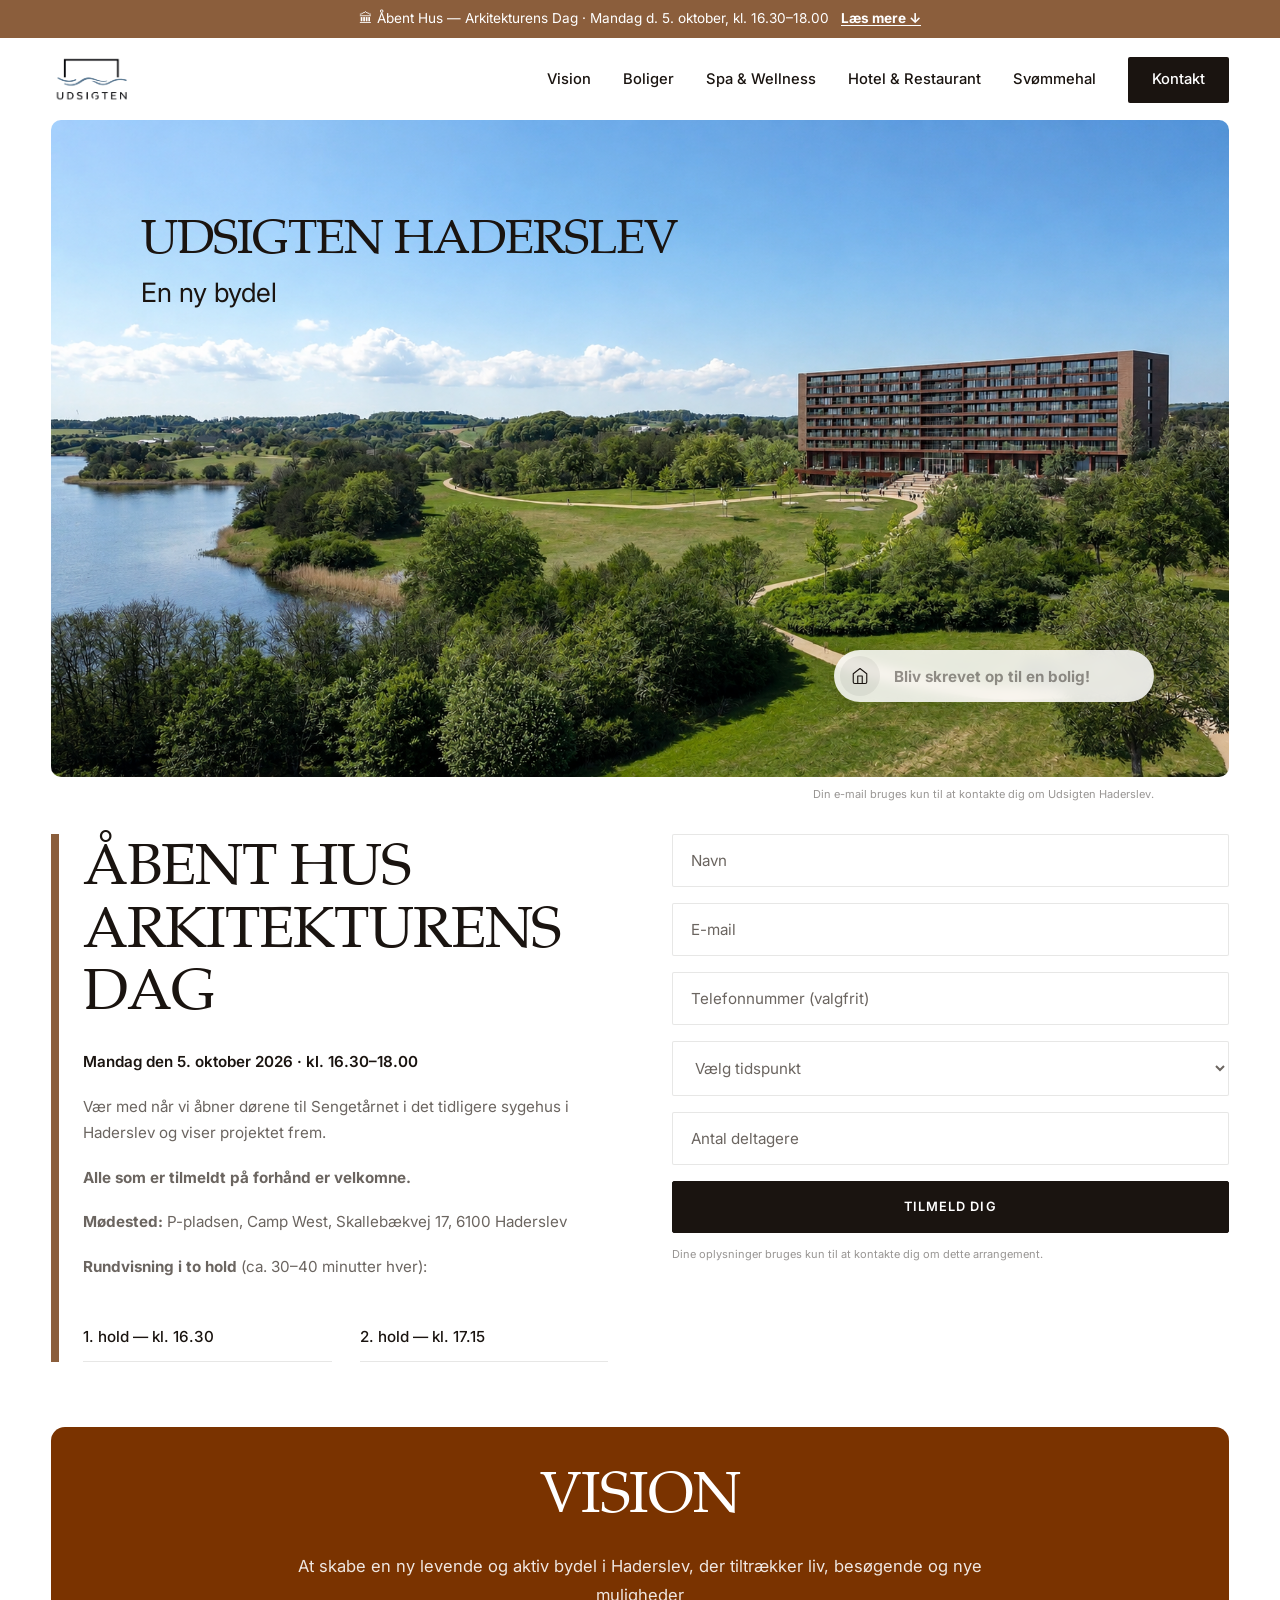
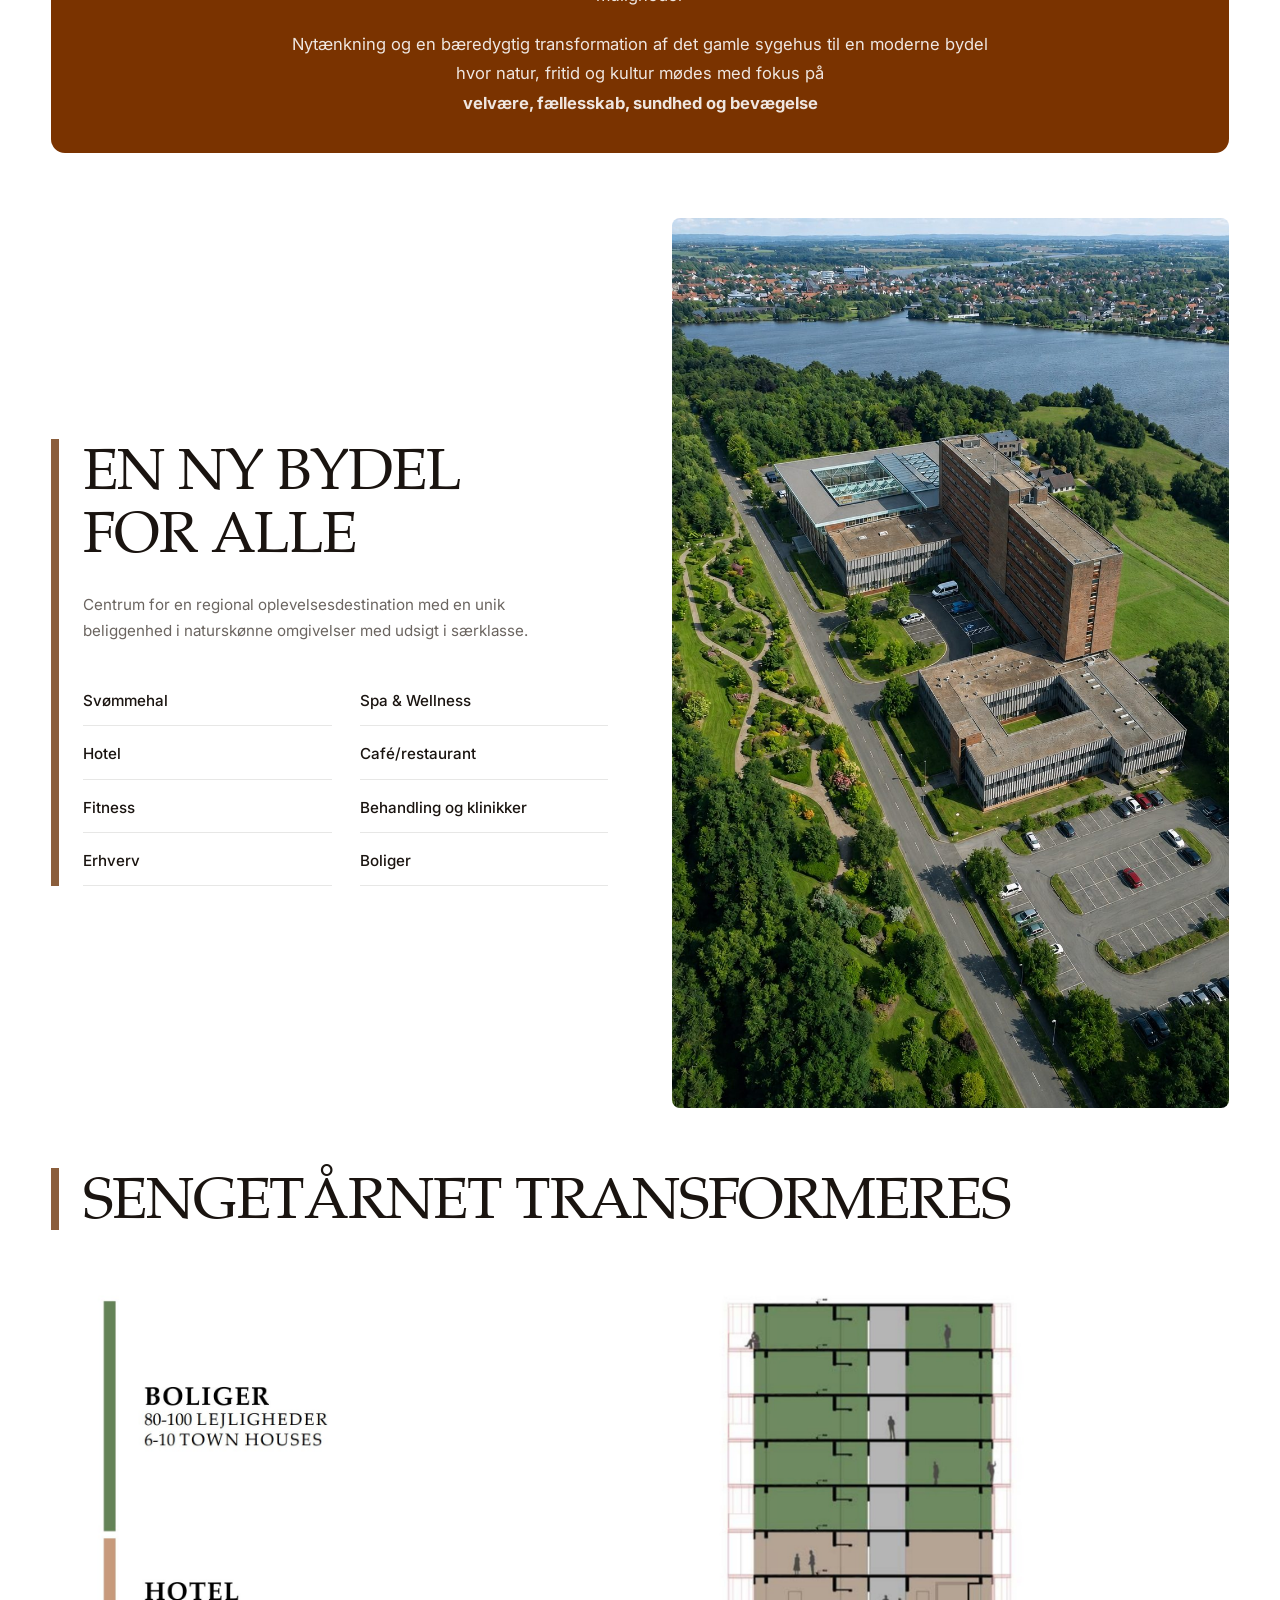
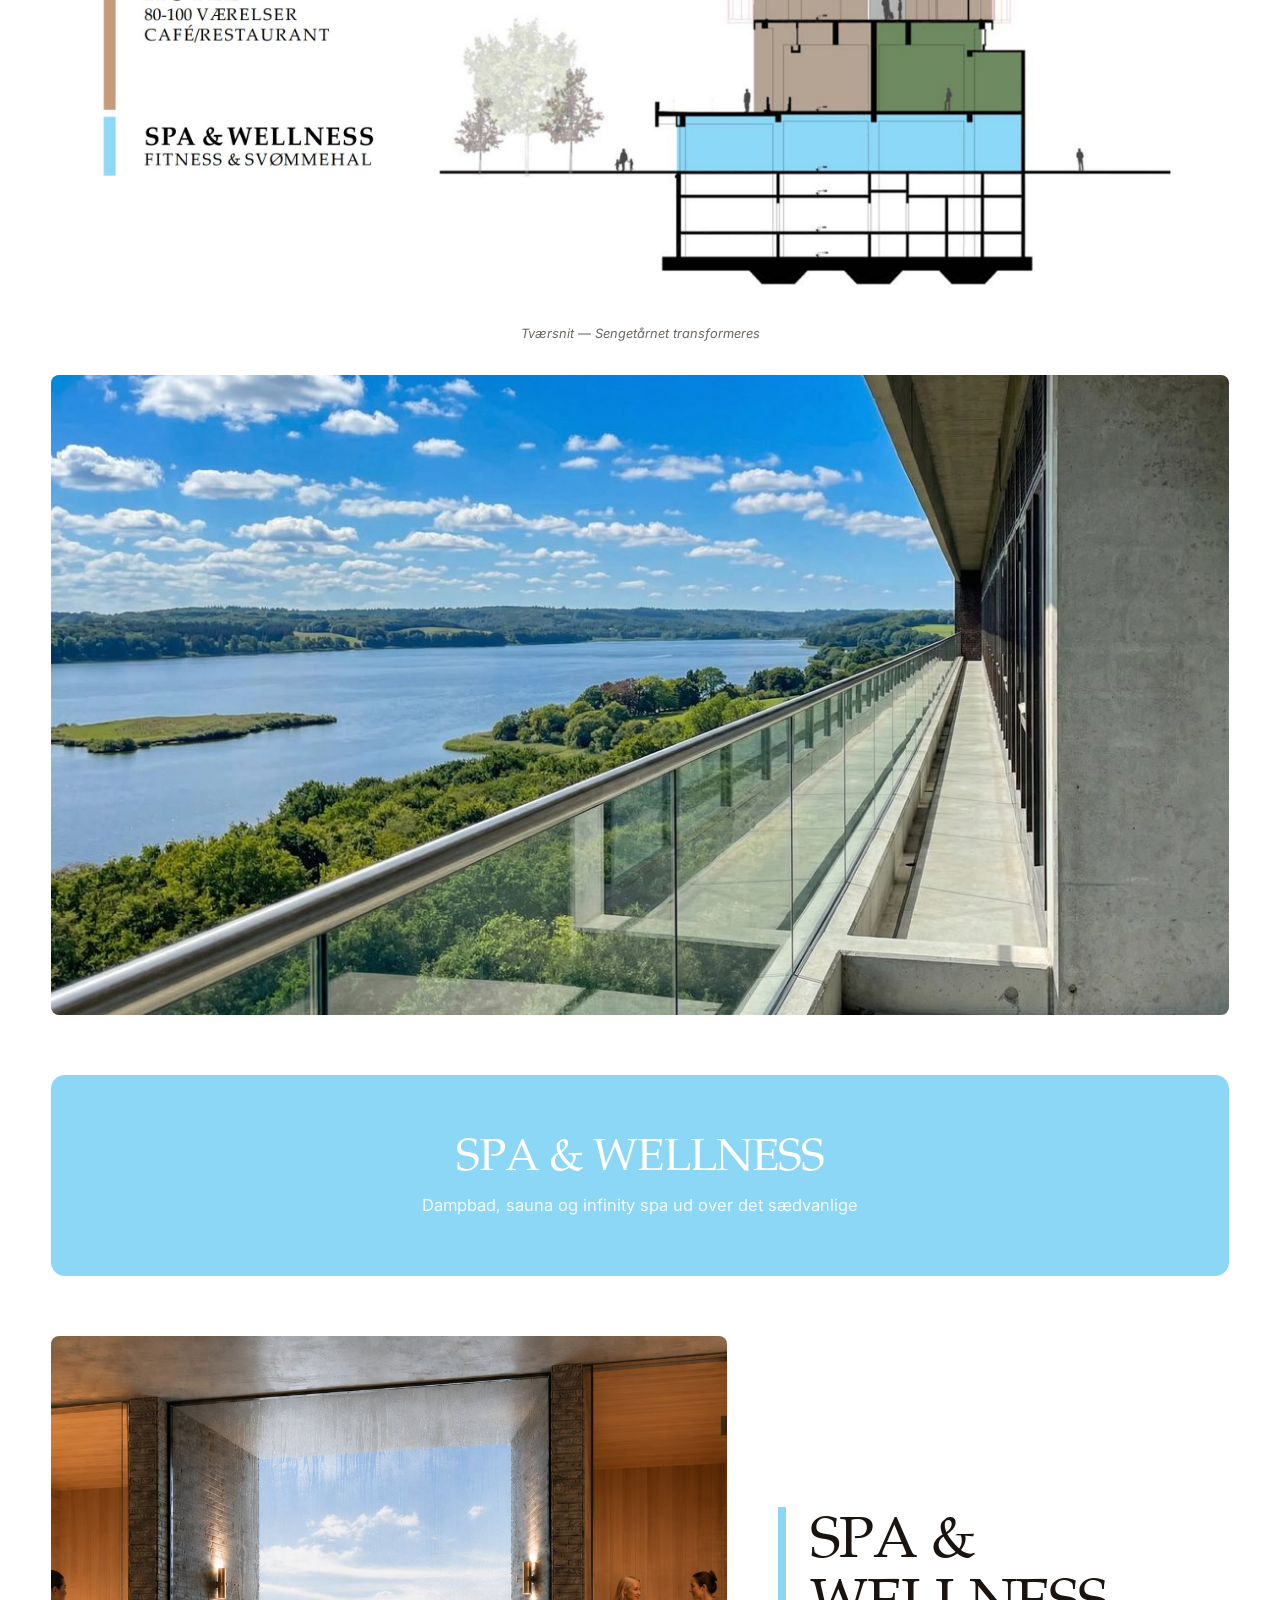
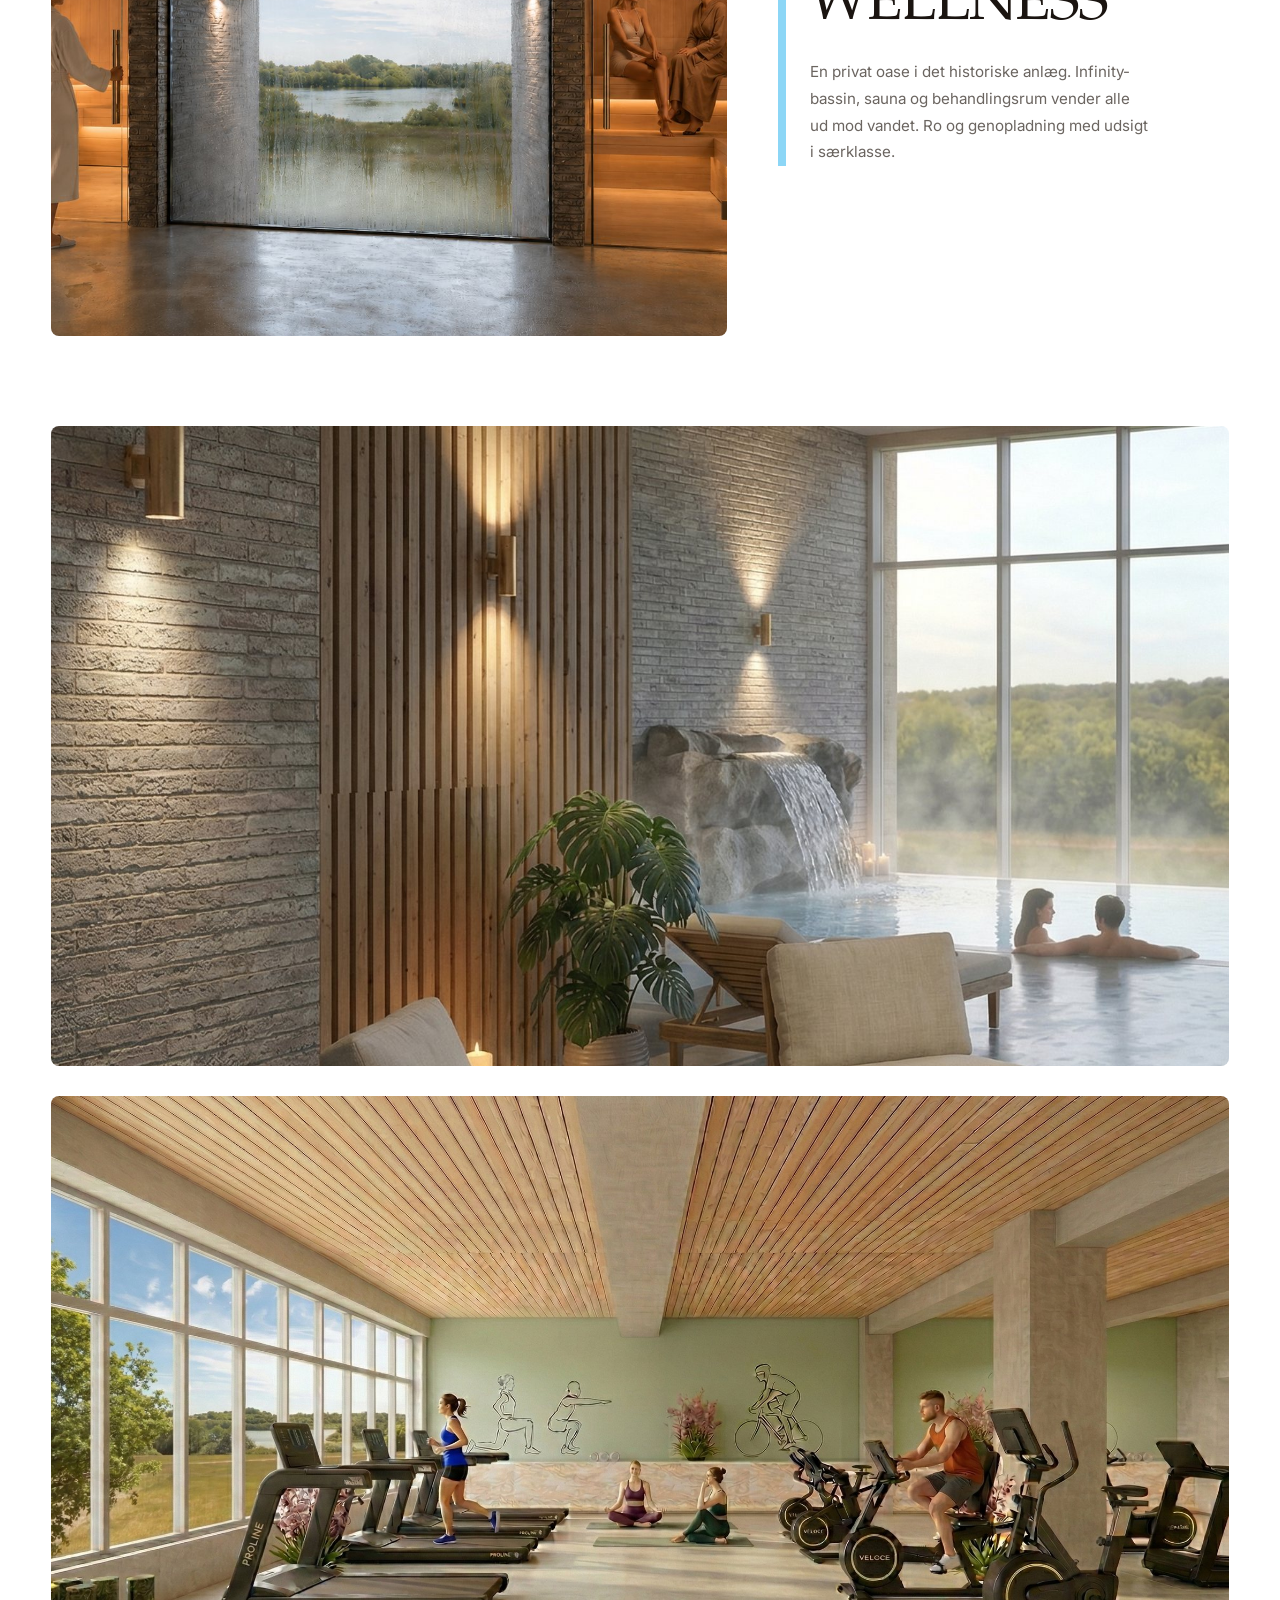
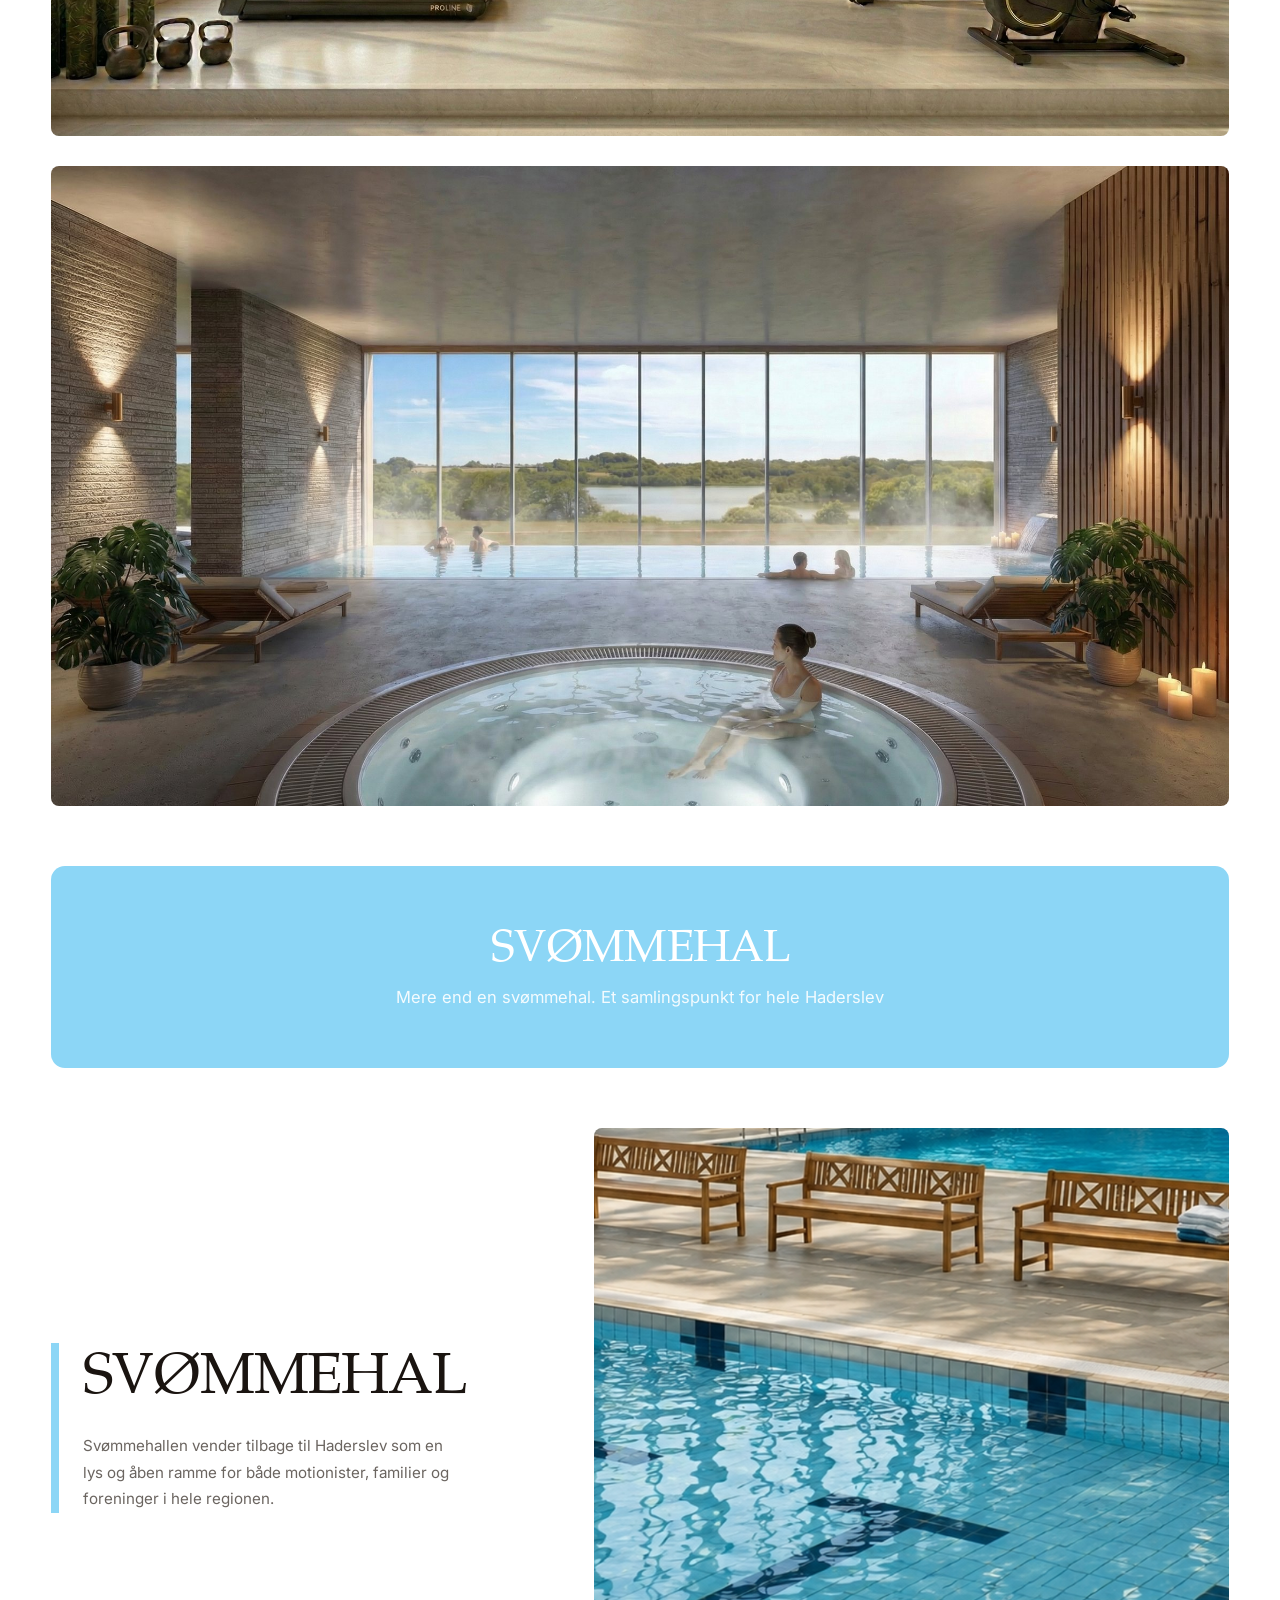
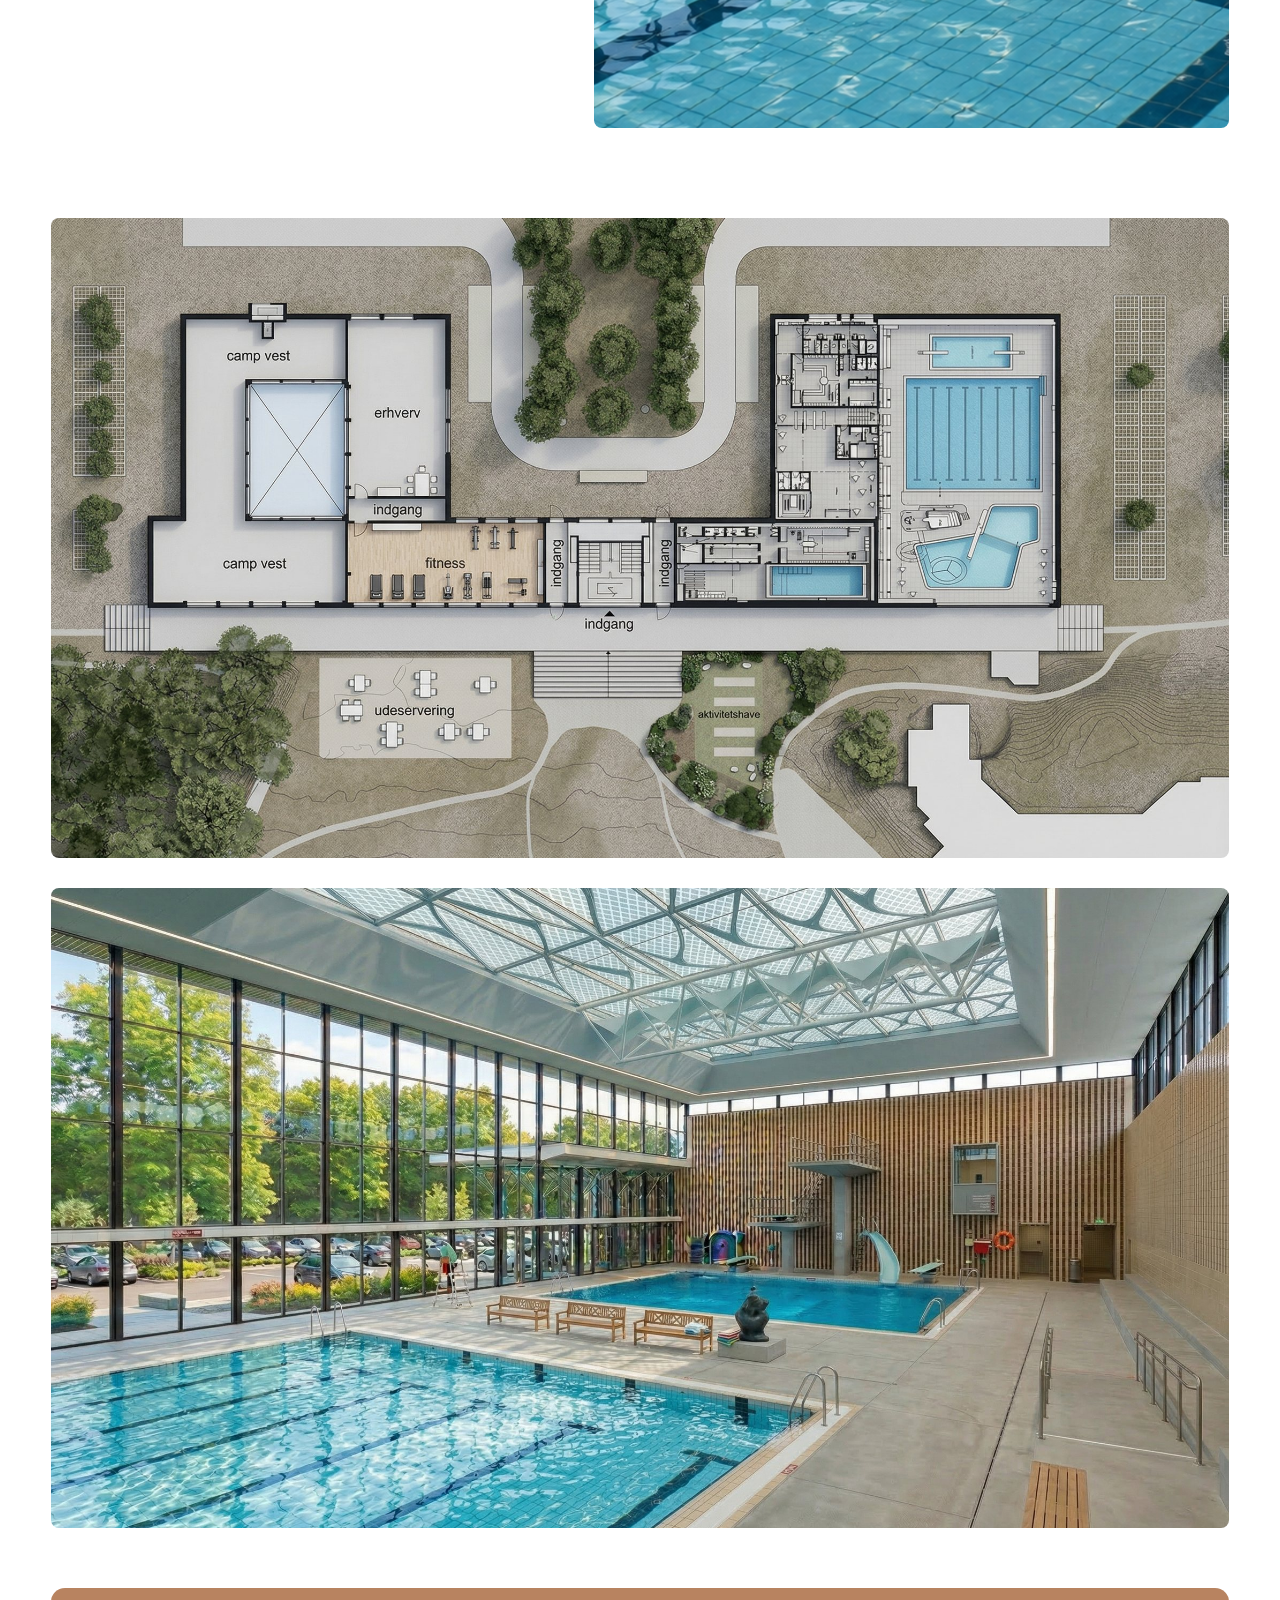
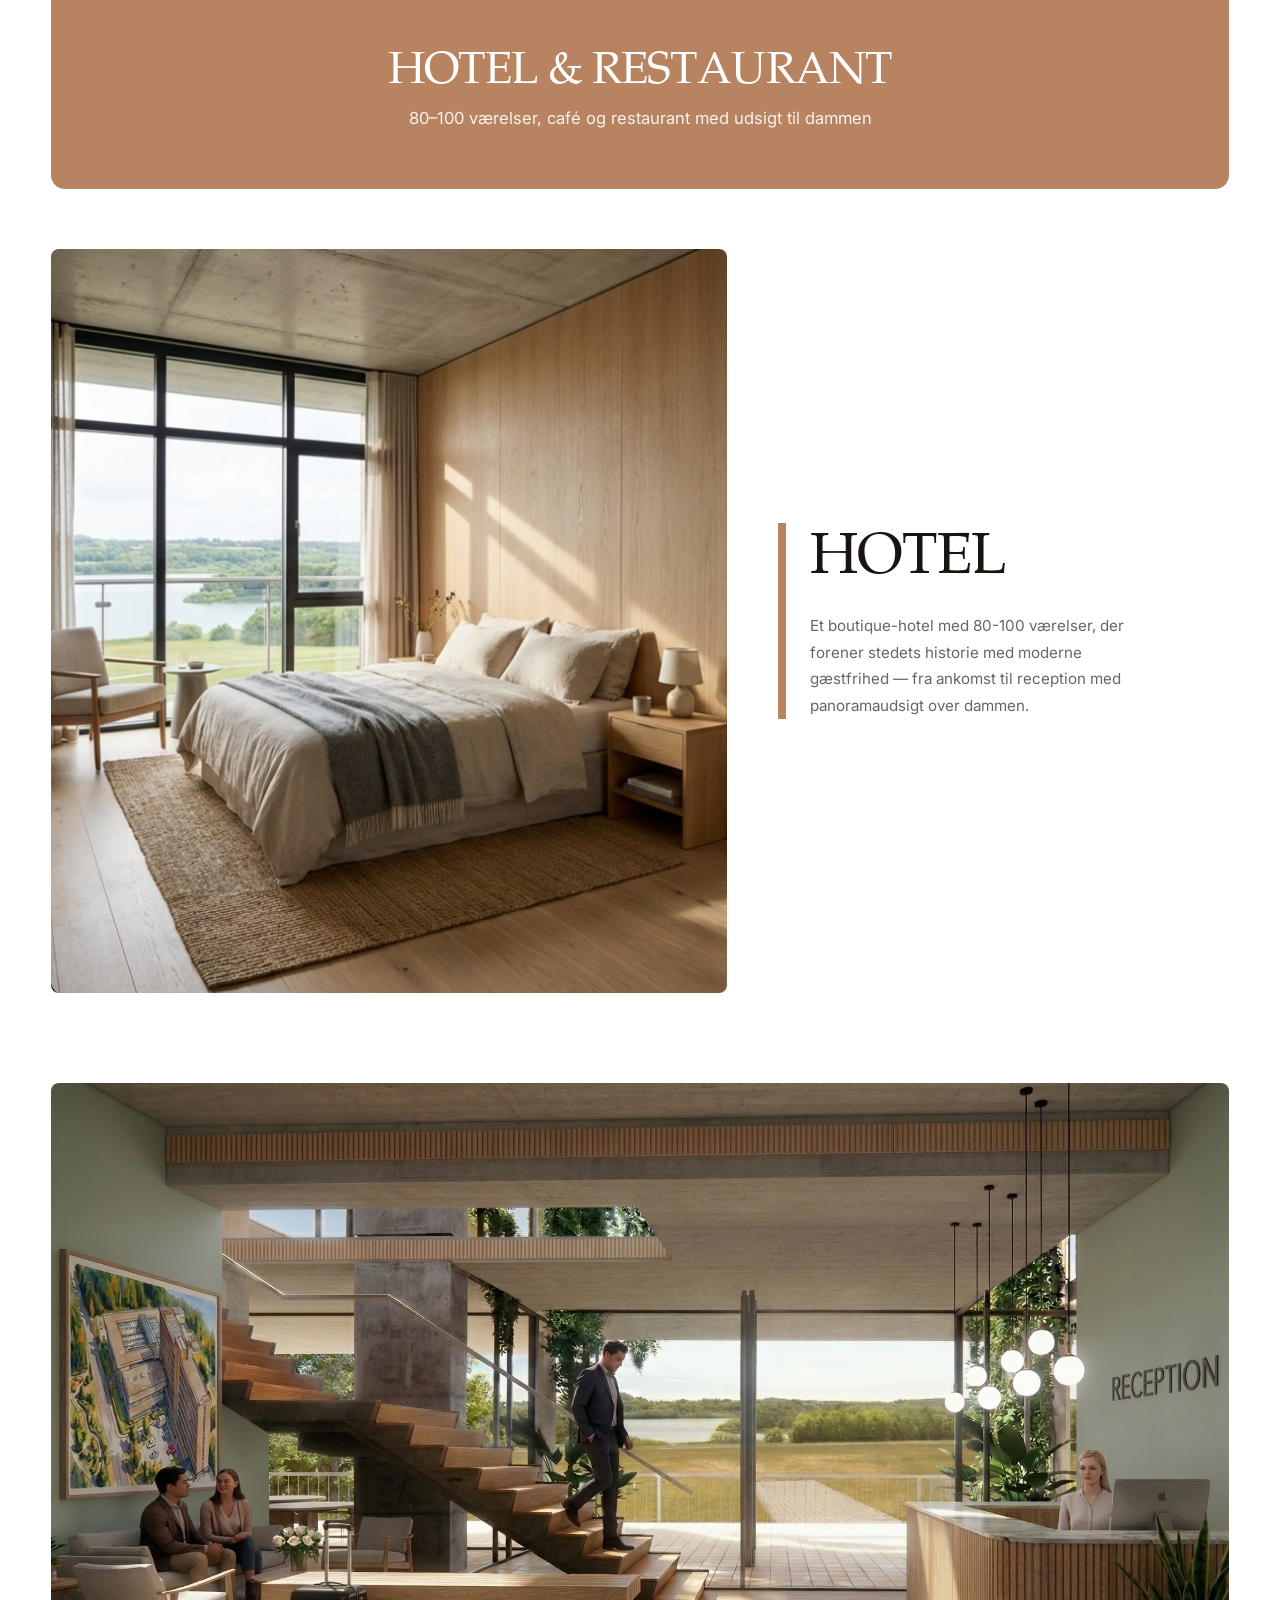
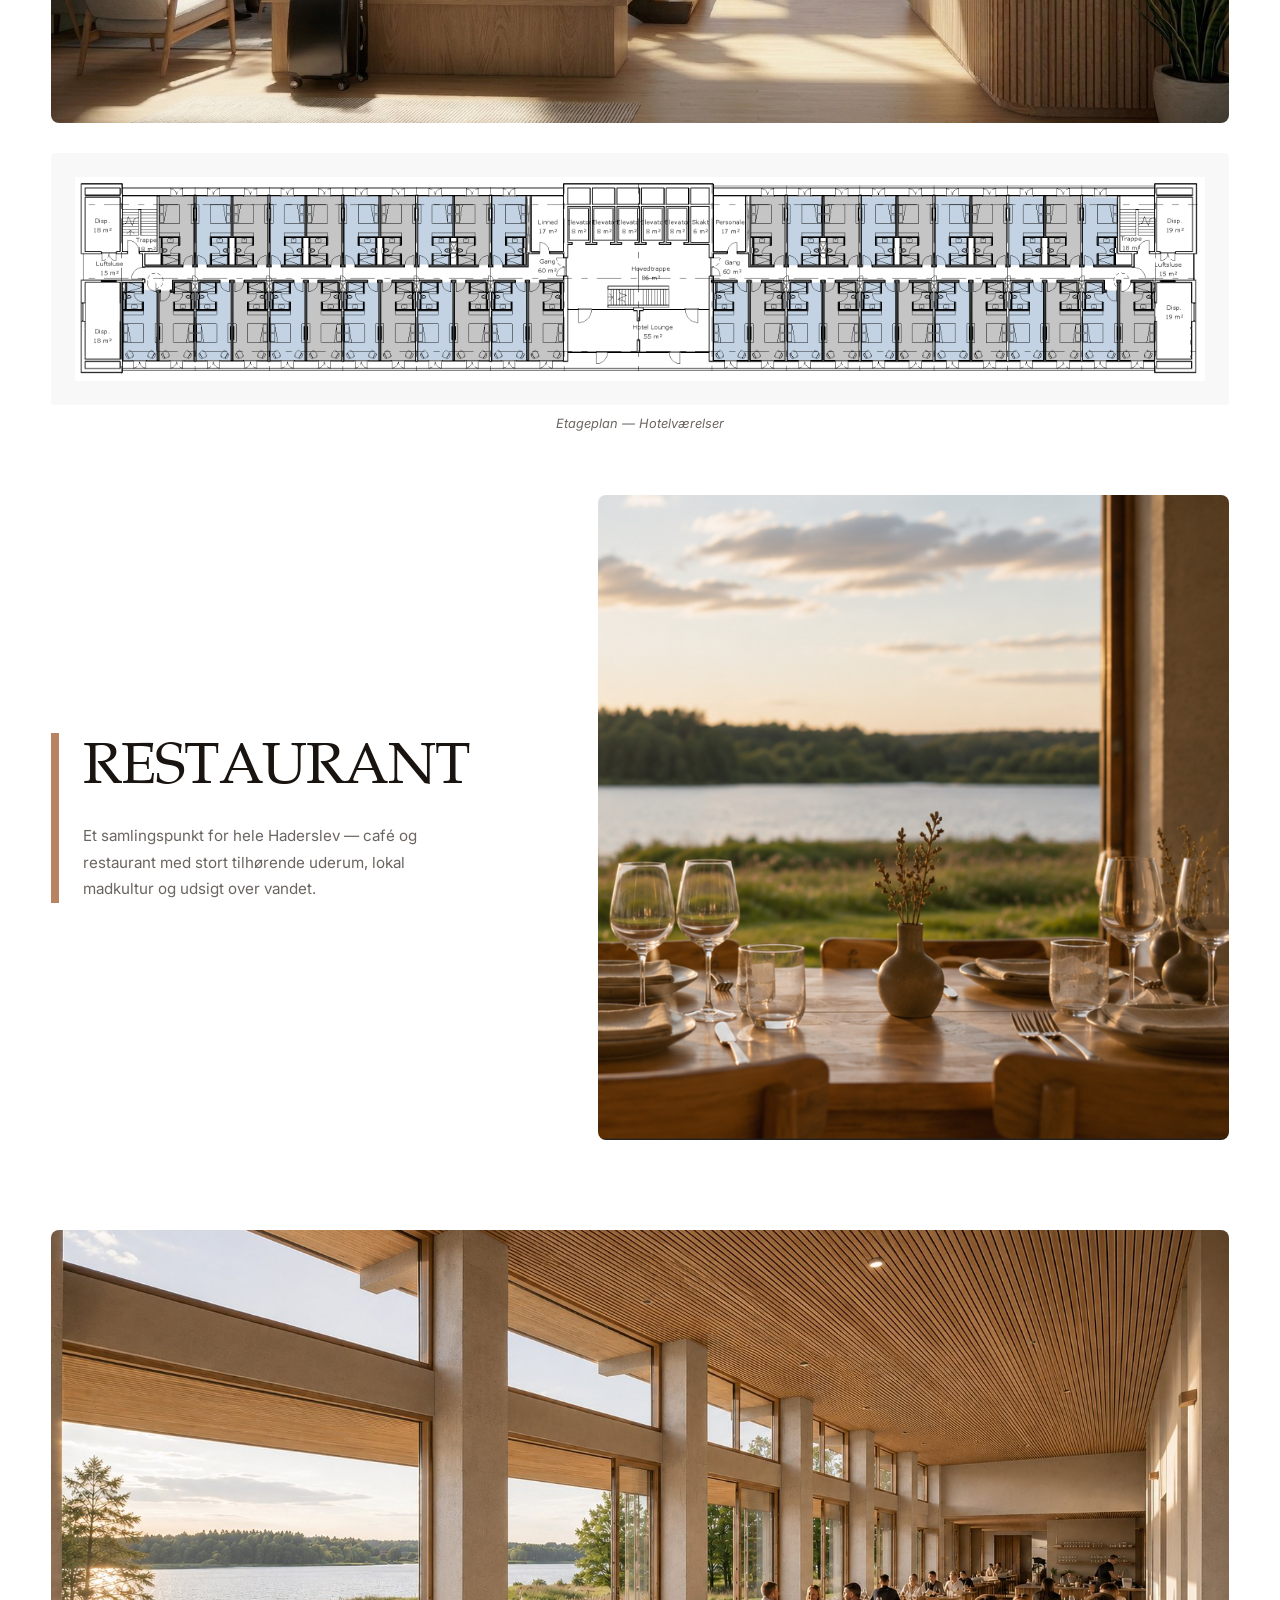
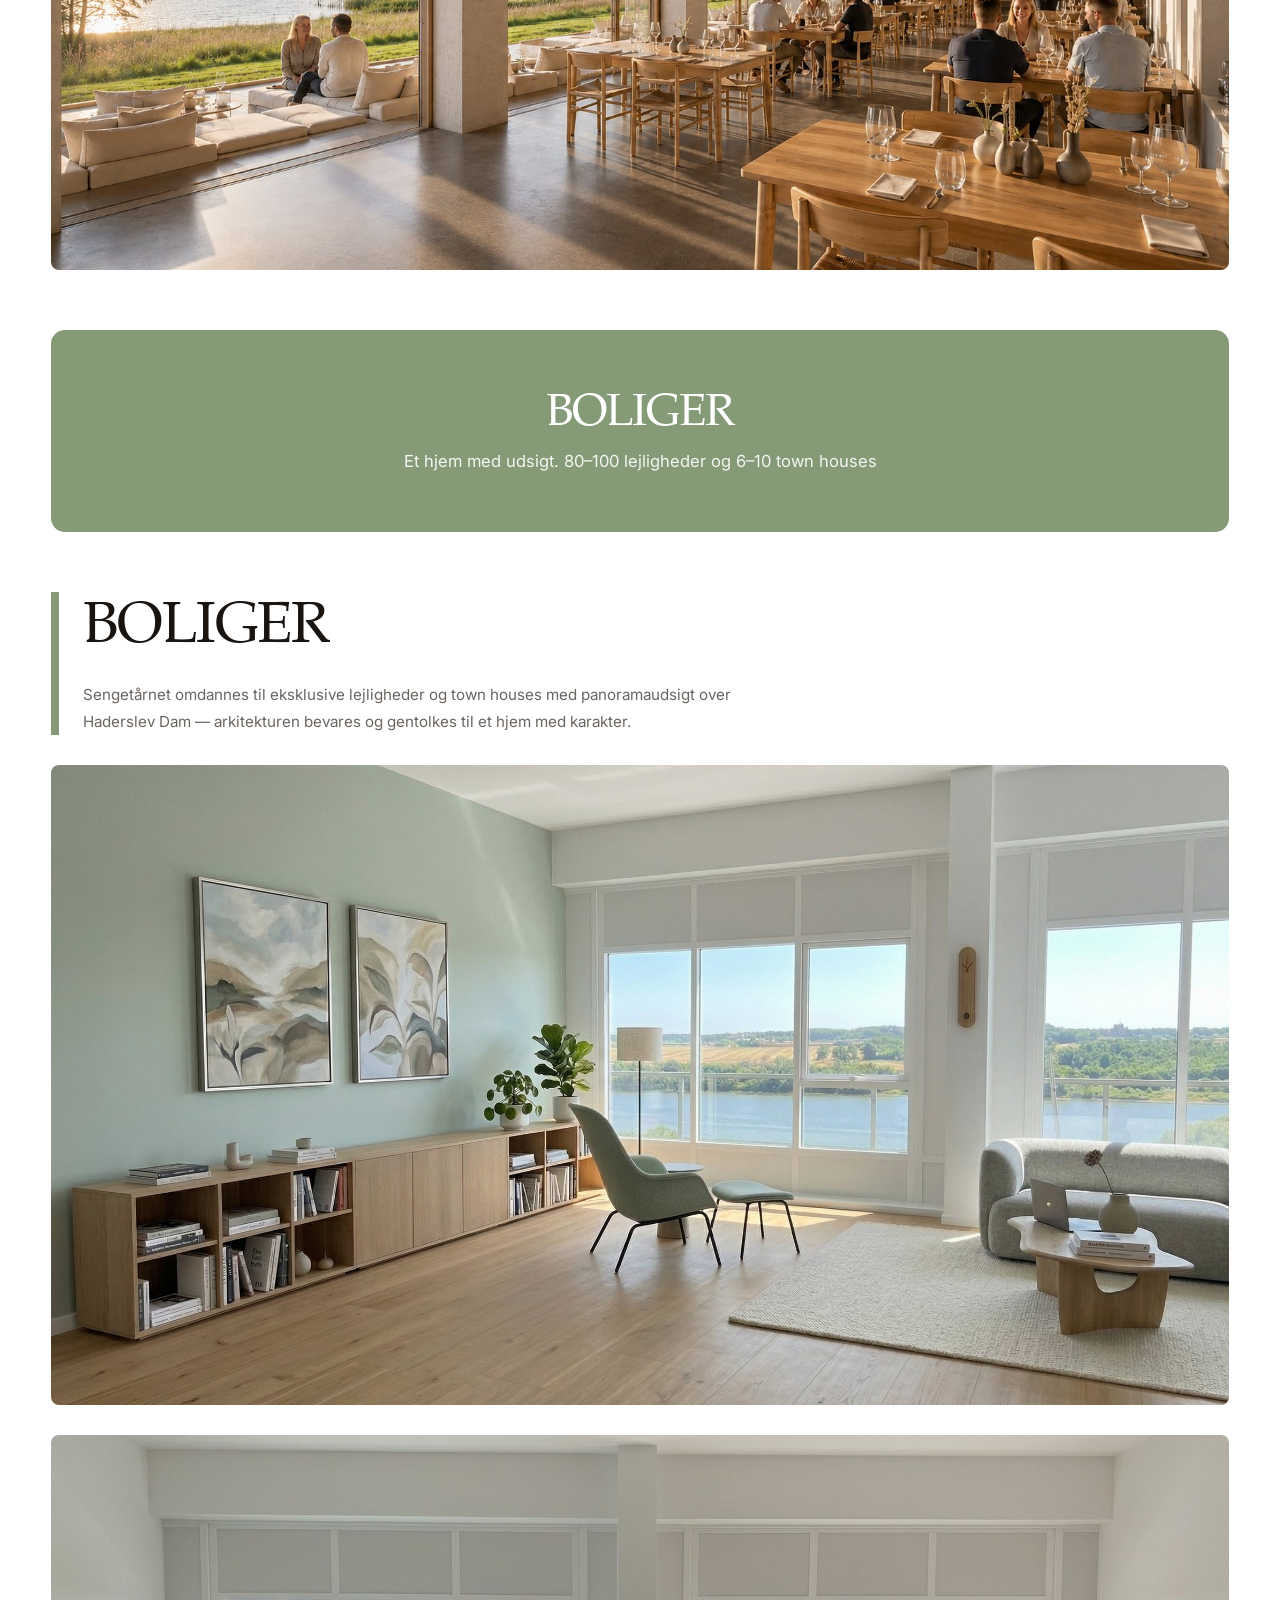
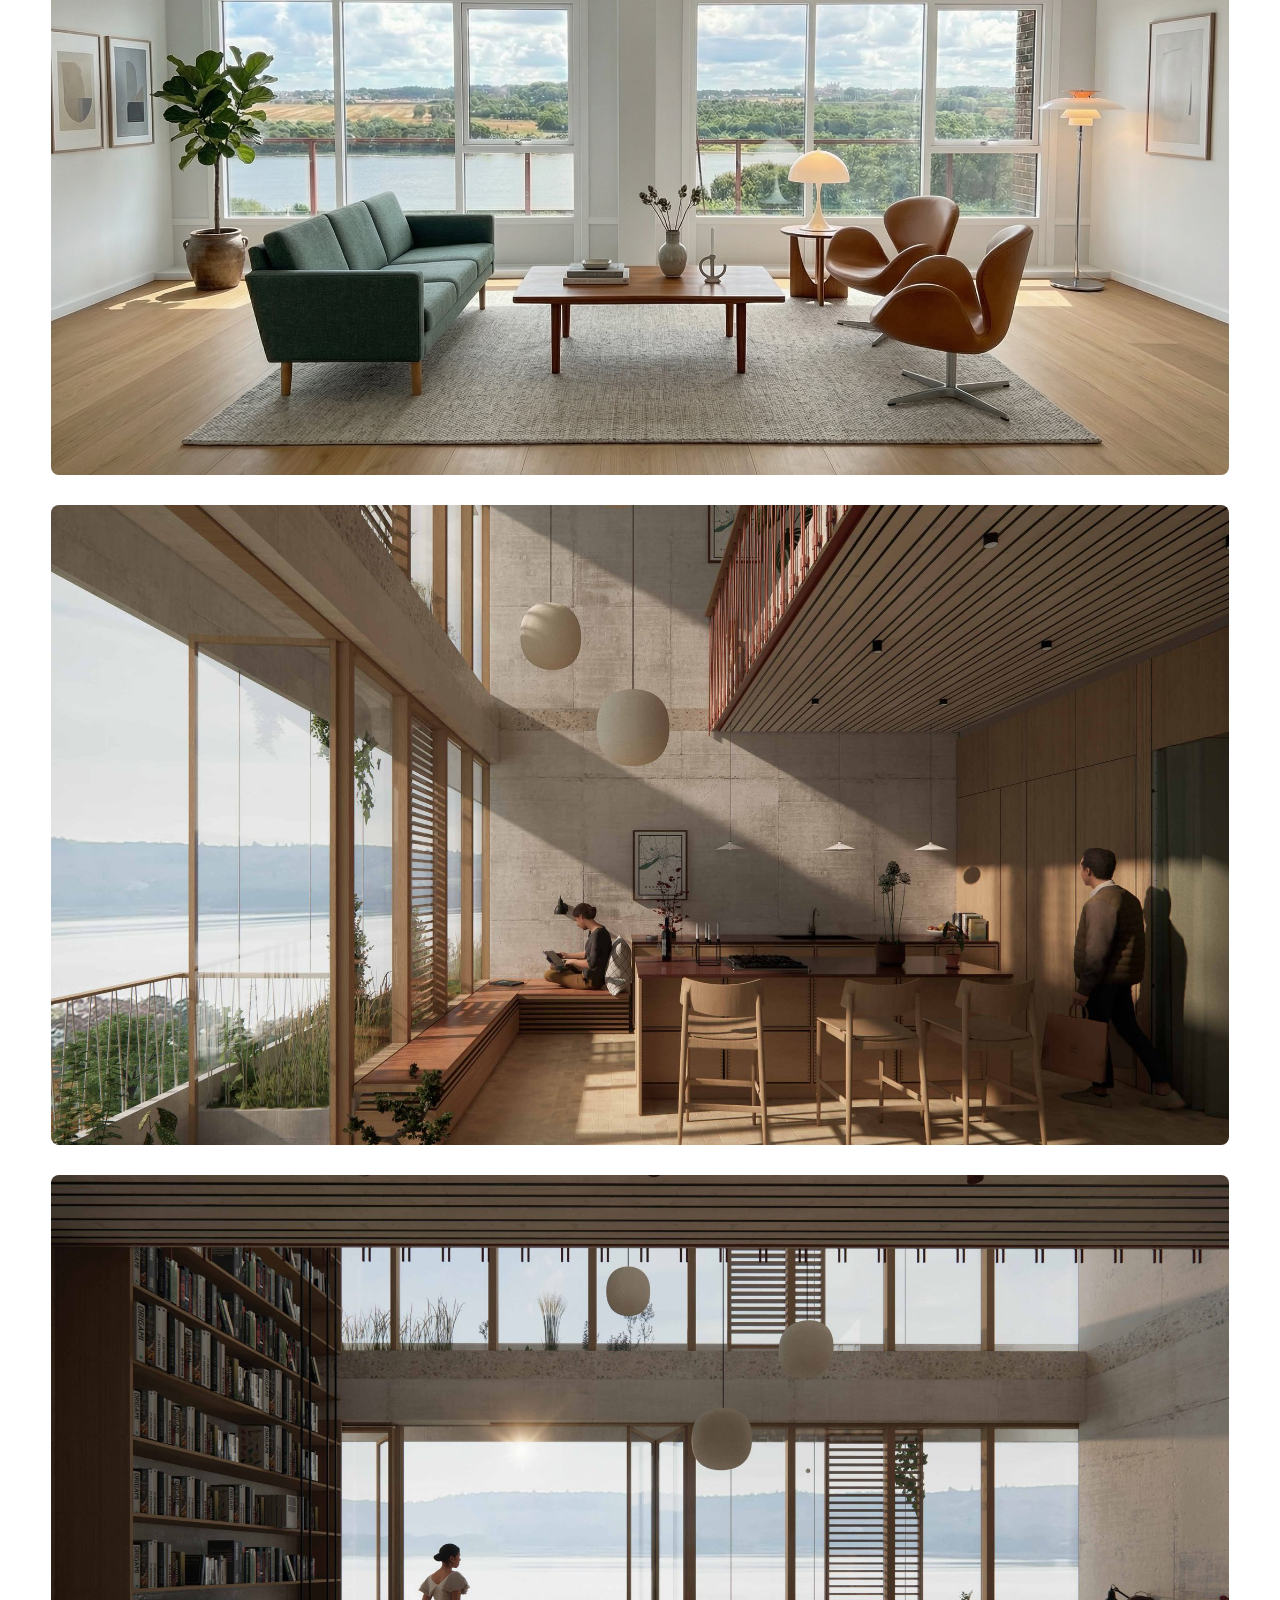
==== index.html @ efbf7d65 "feat: event signup requires prior registration text + optional phone field Co-Authored-By: Claude Op" ====
<!DOCTYPE html>
<html lang="da">
<head>
<meta charset="UTF-8">
<meta name="viewport" content="width=device-width, initial-scale=1.0">
<title>Udsigten — Haderslev</title>
<link rel="preconnect" href="https://fonts.googleapis.com">
<link href="https://fonts.googleapis.com/css2?family=Inter:wght@300;400;500;600;700&display=swap" rel="stylesheet">
<link rel="stylesheet" href="style.css">
</head>
<body>

<!-- EVENT BANNER: Arkitekturens Dag — midlertidig, fjern efter 2026-10-05 (se docs/DECISIONS.md) -->
<a href="#event" class="event-banner" id="eventBanner">
  <span class="event-banner-text">🏛 Åbent Hus — Arkitekturens Dag · Mandag d. 5. oktober, kl. 16.30–18.00</span>
  <span class="event-banner-cta">Læs mere ↓</span>
</a>

<!-- NAV -->
<header class="site-header" id="header">
  <div class="container header-inner">
    <a href="#" class="logo">
      <img src="images/UDSIGTEN_front_lightblue_04.png" alt="Udsigten Haderslev logo" class="logo-img">
    </a>
    <nav class="main-nav" id="mainNav">
      <a href="#vision">Vision</a>
      <a href="#boliger">Boliger</a>
      <a href="#spa">Spa &amp; Wellness</a>
      <a href="#hotel">Hotel &amp; Restaurant</a>
      <a href="#svommehal">Svømmehal</a>
      <a href="#kontakt" class="nav-cta">Kontakt</a>
    </nav>
    <button class="nav-toggle" id="navToggle" aria-label="Menu">
      <span class="nav-toggle-bar"></span>
      <span class="nav-toggle-bar"></span>
      <span class="nav-toggle-bar"></span>
    </button>
  </div>
</header>

<!-- HERO -->
<section class="hero">
  <div class="hero-media">
    <picture>
      <source media="(max-width: 767px)" srcset="images/Side%201_frontpage_cover_mobile.jpg">
      <img src="images/Side 1_frontpage_cover.jpg" alt="Udsigten Haderslev — Sengetårnet under transformation" class="hero-bg">
    </picture>
    <div class="hero-content">
      <h1>UDSIGTEN HADERSLEV</h1>
      <p class="hero-sub">En ny bydel</p>
    </div>
    <div class="hero-signup">
      <div class="hero-signup-icon">
        <svg xmlns="http://www.w3.org/2000/svg" width="18" height="18" viewBox="0 0 24 24" fill="none" stroke="currentColor" stroke-width="1.5" stroke-linecap="round" stroke-linejoin="round" aria-hidden="true">
          <path d="M3 9l9-7 9 7v11a2 2 0 0 1-2 2H5a2 2 0 0 1-2-2z"/>
          <polyline points="9 22 9 12 15 12 15 22"/>
        </svg>
      </div>
      <input type="email" id="heroSignupInput" class="hero-signup-input" placeholder="Bliv skrevet op til en bolig!" data-default-placeholder="Bliv skrevet op til en bolig!" data-focus-placeholder="Indtast din e-mail" data-success-placeholder="Tak, vi skriver dig op!" data-error-placeholder="Der skete en fejl, prøv igen">
      <button type="button" class="hero-signup-send" id="heroSignupSend" aria-label="Tilmeld">
        <svg xmlns="http://www.w3.org/2000/svg" width="18" height="18" viewBox="0 0 24 24" fill="none" stroke="currentColor" stroke-width="1.5" stroke-linecap="round" stroke-linejoin="round" aria-hidden="true">
          <line x1="22" y1="2" x2="11" y2="13"/>
          <polygon points="22 2 15 22 11 13 2 9 22 2"/>
        </svg>
      </button>
    </div>
  </div>
  <p class="hero-signup-disclaimer">Din e-mail bruges kun til at kontakte dig om Udsigten Haderslev.</p>
</section>

<!-- EVENT: ÅBENT HUS — ARKITEKTURENS DAG — midlertidig, fjern efter 2026-10-05 (se docs/DECISIONS.md) -->
<section class="section event-section" id="event">
  <div class="container event-grid">
    <div class="event-info reveal">
      <div class="section-block">
        <h2>ÅBENT HUS<br>ARKITEKTURENS DAG</h2>
        <p class="event-date">Mandag den 5. oktober 2026 · kl. 16.30–18.00</p>
        <p>Vær med når vi åbner dørene til Sengetårnet i det tidligere sygehus i Haderslev og viser projektet frem.</p>
        <p><b>Alle som er tilmeldt på forhånd er velkomne.</b></p>
        <p><b>Mødested:</b> P-pladsen, Camp West, Skallebækvej 17, 6100 Haderslev</p>
        <p><b>Rundvisning i to hold</b> (ca. 30–40 minutter hver):</p>
        <ul class="feature-list">
          <li>1. hold — kl. 16.30</li>
          <li>2. hold — kl. 17.15</li>
        </ul>
      </div>
    </div>
    <form class="kontakt-form event-signup reveal" id="eventSignupForm" onsubmit="eventSignupSubmit(event)">
      <input type="text" id="eventName" placeholder="Navn" required>
      <input type="email" id="eventEmail" placeholder="E-mail" required>
      <input type="tel" id="eventPhone" placeholder="Telefonnummer (valgfrit)">
      <select id="eventTimeslot" required>
        <option value="" disabled selected>Vælg tidspunkt</option>
        <option value="16:30">1. hold — kl. 16.30</option>
        <option value="17:15">2. hold — kl. 17.15</option>
      </select>
      <input type="number" id="eventGuests" placeholder="Antal deltagere" min="1" max="10" required>
      <button type="submit" class="btn" id="eventSignupBtn">Tilmeld dig</button>
      <p class="event-signup-disclaimer">Dine oplysninger bruges kun til at kontakte dig om dette arrangement.</p>
    </form>
  </div>
</section>

<!-- VISION PITCH BOX -->
<section class="vision-pitch" id="vision">
  <div class="vision-pitch-box">
    
    <div class="vision-pitch-inner">
      <h2 class="reveal">VISION</h2>
      <p class="reveal">At skabe en ny levende og aktiv bydel i Haderslev, der tiltrækker liv, besøgende og nye muligheder</p>
      <p class="reveal">Nytænkning og en bæredygtig transformation af det gamle sygehus til en moderne bydel hvor natur, fritid og kultur mødes med fokus på<br><b> velvære, fællesskab, sundhed og bevægelse</b></p>
    </div>
  </div>
</section>

<!-- VISION -->
<section class="section" id="bydel">
  <div class="container vision-grid">
    <div class="vision-text reveal">
      <div class="section-block">
        <h2>EN NY BYDEL<br>FOR ALLE</h2>
        <p>Centrum for en regional oplevelses&shy;destination med en unik beliggenhed i naturskønne omgivelser med udsigt i særklasse.</p>
        <ul class="feature-list">
          <li>Svømmehal</li>
          <li>Spa &amp; Wellness</li>
          <li>Hotel</li>
          <li>Café/restaurant</li>
          <li>Fitness</li>
          <li>Behandling og klinikker</li>
          <li>Erhverv</li>
          <li>Boliger</li>
        </ul>
      </div>
    </div>
    <div class="vision-image reveal">
      <img src="images/en-ny-bydel-for-alle.jpg" alt="En ny bydel for alle" loading="lazy">
    </div>
  </div>
</section>

<!-- SENGETÅRNET -->
<section class="section" id="sengetaarnet">
  <div class="container">
    <div class="section-block">
      <h2 class="reveal">SENGETÅRNET TRANSFORMERES</h2>
    </div>
    <!-- Desktop: tværsnit med tekst og farvestreger indlejret i billedet -->
    <div class="tvaersnit-desktop-img reveal">
      <img src="images/Tvaersnit_med_tekst.png" alt="Sengetårnet transformeres — Boliger, Hotel, Spa &amp; Wellness" loading="lazy">
      <p class="plantegning-caption">Tværsnit — Sengetårnet transformeres</p>
    </div>
    <!-- Mobil: originalt billede øverst, kategoritekstblokke nedenunder -->
    <div class="tvaersnit-layout reveal">
      <div class="tvaersnit-image-col">
        <img src="images/Tv%C3%A6rsnit_colors.jpg" alt="Sengetårnet transformeres" loading="lazy">
        <p class="plantegning-caption">Tværsnit — Sengetårnet transformeres</p>
      </div>
      <div class="tvaersnit-text">
        <div class="tvaersnit-block tvaersnit-boliger">
          <div class="category-line">
            <h3>Boliger</h3>
            <p>80-100 lejligheder<br>6-10 Town Houses</p>
          </div>
        </div>
        <div class="tvaersnit-block tvaersnit-hotel">
          <div class="category-line">
            <h3>Hotel</h3>
            <p>80-100 værelser<br>Café/restaurant</p>
          </div>
        </div>
        <div class="tvaersnit-block tvaersnit-spa">
          <div class="category-line">
            <h3>Spa &amp; Wellness</h3>
            <p>Fitness &amp; Svømmehal</p>
          </div>
        </div>
      </div>
    </div>
  </div>
  <div class="fullwidth-image reveal">
    <img src="images/View_West.jpg" alt="Udsigt over Haderslev Dam fra altan i Sengetårnet" loading="lazy">
  </div>
</section>

<!-- SEKTIONSBOKS: SPA & WELLNESS -->
<div class="section-divider divider-spa">
  <div class="section-divider-inner reveal">
    <h2>SPA &amp; WELLNESS</h2>
    <p>Dampbad, sauna og infinity spa ud over det sædvanlige</p>
  </div>
</div>

<!-- FUNKTIONER -->
<section class="split" id="spa">
  <div class="split-image reveal">
    <img src="images/staerk-oplevelses-og-welnessprofil_2.jpg" alt="Spa &amp; Wellness — stærk oplevelsesprofil" loading="lazy">
  </div>
  <div class="split-text reveal">
    <div class="section-block">
      <h2>SPA &amp;<br>WELLNESS</h2>
      <p>En privat oase i det historiske anlæg. Infinity-bassin, sauna og behandlingsrum vender alle ud mod vandet. Ro og genopladning med udsigt i særklasse.</p>
    </div>
  </div>
</section>
<section class="section">
  <div class="fullwidth-image reveal">
    <img src="images/staerk-oplevelses-og-welnessprofil_4.jpg" alt="Spa &amp; Wellness — stærk oplevelsesprofil" loading="lazy">
  </div>
  <div class="fullwidth-image reveal">
    <img src="images/staerk-oplevelses-og-welnessprofil_5.jpg" alt="Spa &amp; Wellness — stærk oplevelsesprofil" loading="lazy">
  </div>
    <div class="fullwidth-image reveal">
    <img src="images/fra-standard-svommehal-til-destination_4.jpg" alt="Fra standard svømmehal til destination" loading="lazy">
  </div>
</section>

<!-- SEKTIONSBOKS: SVØMMEHAL -->
<div class="section-divider divider-spa">
  <div class="section-divider-inner reveal">
    <h2>SVØMMEHAL</h2>
    <p>Mere end en svømmehal. Et samlingspunkt for hele Haderslev</p>
  </div>
</div>

<section class="split split-reverse" id="svommehal">
  <div class="split-image reveal">
    <img src="images/sommehalSquare.png" alt="Svømmehal med udsigt gennem panoramavinduer" loading="lazy">
  </div>
  <div class="split-text reveal">
    <div class="section-block">
      <h2>SVØMMEHAL</h2>
      <p>Svømmehallen vender tilbage til Haderslev som en lys og åben ramme for både motionister, familier og foreninger i hele regionen.</p>
    </div>
  </div>
</section>
<section class="section">
  <div class="fullwidth-image reveal">
    <img src="images/svommehal-spa-wellness-fitness.jpg" alt="Svømmehal, Spa &amp; Wellness, Fitness" loading="lazy">
  </div>
  <div class="fullwidth-image reveal">
    <img src="images/fra-standard-svommehal-til-destination_1.jpg" alt="Fra standard svømmehal til destination" loading="lazy">
  </div>

</section>

<!-- SEKTIONSBOKS: HOTEL & RESTAURANT -->
<div class="section-divider divider-hotel">
  <div class="section-divider-inner reveal">
    <h2>HOTEL &amp; RESTAURANT</h2>
    <p>80–100 værelser, café og restaurant med udsigt til dammen</p>
  </div>
</div>

<section class="split" id="hotel">
  <div class="split-image reveal">
    <img src="images/hotel_01.jpg" alt="Hotellets reception med udsigt over Haderslev Dam" loading="lazy">
  </div>
  <div class="split-text reveal">
    <div class="section-block">
      <h2>HOTEL</h2>
      <p>Et boutique-hotel med 80-100 værelser, der forener stedets historie med moderne gæstfrihed — fra ankomst til reception med panoramaudsigt over dammen.</p>
    </div>
  </div>
</section>
<section class="section">
  <div class="fullwidth-image reveal">
    <img src="images/hotel02.jpg" alt="Hotel" loading="lazy">
  </div>
  <div class="plantegning-block reveal">
    <img class="plantegning" src="images/Hotel%20etage_Floorplan.png" alt="Etageplan for hotelværelser" loading="lazy">
    <p class="plantegning-caption">Etageplan — Hotelværelser</p>
  </div>
</section>

<section class="split split-reverse" id="restaurant">
  <div class="split-image reveal">
    <img src="images/restaurent_closeup.png" alt="Restaurant med udsigt over Haderslev Dam" loading="lazy">
  </div>
  <div class="split-text reveal">
    <div class="section-block">
      <h2>RESTAURANT</h2>
      <p>Et samlingspunkt for hele Haderslev — café og restaurant med stort tilhørende uderum, lokal madkultur og udsigt over vandet.</p>
    </div>
  </div>
</section>
<section class="section">
  <div class="fullwidth-image reveal">
    <img src="images/hotel-cafe-restaurant.jpg" alt="Hotel" loading="lazy">
  </div>
 </section>

<!-- SEKTIONSBOKS: BOLIGER -->
<div class="section-divider divider-boliger">
  <div class="section-divider-inner reveal">
    <h2>BOLIGER</h2>
    <p>Et hjem med udsigt. 80–100 lejligheder og 6–10 town houses</p>
  </div>
</div>

<!-- BOLIGER -->
<section class="section" id="boliger">
  <div class="container">
    <div class="section-block reveal">
      <h2>BOLIGER</h2>
      <p class="section-lead">Sengetårnet omdannes til eksklusive lejligheder og town houses med panoramaudsigt over Haderslev Dam — arkitekturen bevares og gentolkes til et hjem med karakter.</p>
    </div>
</div>
<div class="fullwidth-image reveal">
  <img src="images/lejligheder_03.jpg" alt="Lejlighed med udsigt over Haderslev Dam" loading="lazy">
</div>
<div class="fullwidth-image reveal">
  <img src="images/lejligheder_02.jpg" alt="Town Houses" loading="lazy">
</div>
<div class="fullwidth-image reveal">
  <img src="images/town-houses_03.jpg" alt="Town Houses" loading="lazy">
</div>
<div class="fullwidth-image reveal">
  <img src="images/town-houses_02.jpg" alt="Lejlighed med udsigt over Haderslev Dam" loading="lazy">
</div>

<div class="fullwidth-image reveal">
  <img src="images/town-houses_01.jpg" alt="Town Houses" loading="lazy">
</div>
<div class="container">
    <div class="plantegning-block reveal">
      <img class="plantegning" src="images/Boliger_2d%20floorplan_lejligheder.png" alt="Planløsning for 2, 3 og 4 værelses lejligheder" loading="lazy">
      <p class="plantegning-caption">Planløsning — 2, 3 og 4 værelser</p>
    </div>
  </div>
</section>

<!-- AFSLUTTENDE BILLEDE -->
<section class="section">
  <div class="fullwidth-image reveal">
    <img src="images/udsigten-haderslev-en-ny-bydel.jpg" alt="Udsigten Haderslev — en ny bydel" loading="lazy">
  </div>
</section>

<!-- KONTAKT -->
<section class="section" id="kontakt">
  <div class="container kontakt-grid">
    <div class="kontakt-info reveal">
      <div class="section-block">
        <h2>KONTAKT</h2>
        <p>Har du spørgsmål om projektet, boliger eller erhvervsmuligheder? Skriv til os.</p>
        <p><a href="mailto:info@udsigten.dk">info@udsigten.dk</a></p>
        <p>Udsigten Haderslev ApS · CVR 43 55 72 70</p>
        
      </div>
    </div>
    <form class="kontakt-form reveal" onsubmit="kontaktSubmit(event)">
      <input type="text" placeholder="Navn" required>
      <input type="email" placeholder="E-mail" required>
      <textarea placeholder="Besked" rows="4" required></textarea>
      <button type="submit" class="btn">Send besked</button>
    </form>
  </div>
</section>

<!-- FOOTER -->
<footer class="site-footer">
  <div class="container">
    <div class="footer-inner">
      <a href="#" class="logo">
        <img src="images/UDSIGTEN_front_lightblue_04.png" alt="Udsigten Haderslev logo" class="logo-img">
      </a>
      <nav class="footer-nav">
        <a href="#vision">Vision</a>
        <a href="#boliger">Boliger</a>
        <a href="#spa">Spa &amp; Wellness</a>
        <a href="#hotel">Hotel &amp; Restaurant</a>
        <a href="#svommehal">Svømmehal</a>
        <a href="#kontakt">Kontakt</a>
      </nav>
    </div>
    <p class="footer-copy">© 2026 Udsigten Haderslev ApS · Alle rettigheder forbeholdes</p>
  </div>
</footer>

<script>
// Nav scroll
const header = document.getElementById('header');
window.addEventListener('scroll', () => {
  header.classList.toggle('scrolled', scrollY > 50);
}, {passive: true});

// Mobile nav toggle
document.getElementById('navToggle').addEventListener('click', () => {
  document.getElementById('mainNav').classList.toggle('open');
});

// Smooth scroll
document.querySelectorAll('a[href^="#"]').forEach(a => {
  a.addEventListener('click', e => {
    const id = a.getAttribute('href');
    if (id === '#') return;
    const el = document.querySelector(id);
    if (el) {
      e.preventDefault();
      window.scrollTo({top: el.getBoundingClientRect().top + scrollY - 80, behavior: 'smooth'});
      document.getElementById('mainNav').classList.remove('open');
    }
  });
});

// Reveal on scroll
const observer = new IntersectionObserver(entries => {
  entries.forEach(e => { if (e.isIntersecting) e.target.classList.add('is-visible'); });
}, {threshold: 0.08});
document.querySelectorAll('.reveal').forEach(el => observer.observe(el));

// Hero tilmeldingsfelt: dynamisk placeholder + send-ikon ved gyldig e-mail
const heroSignupInput = document.getElementById('heroSignupInput');
const heroSignupSend = document.getElementById('heroSignupSend');

function heroSignupIsValidEmail() {
  return heroSignupInput.checkValidity() && heroSignupInput.value.trim() !== '';
}

function heroSignupUpdateSendState() {
  heroSignupSend.classList.toggle('is-visible', heroSignupIsValidEmail());
}

heroSignupInput.addEventListener('focus', () => {
  heroSignupInput.placeholder = heroSignupInput.dataset.focusPlaceholder;
});

heroSignupInput.addEventListener('blur', () => {
  if (heroSignupInput.value.trim() === '') {
    heroSignupInput.placeholder = heroSignupInput.dataset.defaultPlaceholder;
  }
});

heroSignupInput.addEventListener('input', heroSignupUpdateSendState);

heroSignupSend.addEventListener('click', () => {
  if (!heroSignupIsValidEmail()) return;
  const email = heroSignupInput.value.trim();
  heroSignupInput.disabled = true;
  heroSignupSend.disabled = true;

  fetch('subscribe.php', {
    method: 'POST',
    headers: {'Content-Type': 'application/x-www-form-urlencoded'},
    body: 'email=' + encodeURIComponent(email)
  })
    .then(res => res.json())
    .then(data => {
      heroSignupInput.value = '';
      heroSignupInput.placeholder = data.success ? heroSignupInput.dataset.successPlaceholder : heroSignupInput.dataset.errorPlaceholder;
    })
    .catch(() => {
      heroSignupInput.value = '';
      heroSignupInput.placeholder = heroSignupInput.dataset.errorPlaceholder;
    })
    .finally(() => {
      heroSignupInput.disabled = false;
      heroSignupSend.disabled = false;
      heroSignupUpdateSendState();
    });
});

// Kontaktformular
function kontaktSubmit(e) {
  e.preventDefault();
  const btn = e.target.querySelector('button');
  btn.textContent = 'Sendt ✓';
  btn.disabled = true;
}

// Event-tilmelding: Åbent Hus — Arkitekturens Dag (separat liste, se event-subscribe.php)
function eventSignupSubmit(e) {
  e.preventDefault();
  const btn = document.getElementById('eventSignupBtn');
  const nameInput = document.getElementById('eventName');
  const emailInput = document.getElementById('eventEmail');
  const phoneInput = document.getElementById('eventPhone');
  const timeslotInput = document.getElementById('eventTimeslot');
  const guestsInput = document.getElementById('eventGuests');
  const originalBtnText = btn.textContent;

  btn.disabled = true;
  btn.textContent = 'Sender...';

  fetch('event-subscribe.php', {
    method: 'POST',
    headers: {'Content-Type': 'application/x-www-form-urlencoded'},
    body: 'name=' + encodeURIComponent(nameInput.value.trim()) +
      '&email=' + encodeURIComponent(emailInput.value.trim()) +
      '&phone=' + encodeURIComponent(phoneInput.value.trim()) +
      '&timeslot=' + encodeURIComponent(timeslotInput.value) +
      '&guests=' + encodeURIComponent(guestsInput.value)
  })
    .then(res => res.json())
    .then(data => {
      if (data.success) {
        btn.textContent = '✓ Du har modtaget en mail — vi glæder os til at vise dig vores vision for Udsigten!';
        nameInput.value = '';
        emailInput.value = '';
        phoneInput.value = '';
        timeslotInput.selectedIndex = 0;
        guestsInput.value = '';
      } else {
        btn.textContent = 'Der skete en fejl, prøv igen';
        btn.disabled = false;
      }
    })
    .catch(() => {
      btn.textContent = 'Der skete en fejl, prøv igen';
      btn.disabled = false;
    });
}
</script>
</body>
</html>
---- style.css ----
@font-face {
  font-family: 'Palatino';
  src: url('fonts/palr45w.ttf') format('truetype');
  font-weight: normal;
  font-style: normal;
}

/* ============================================
   UDSIGTEN HADERSLEV — 2026
   Hvid baggrund · Palatino · Terracotta
   ============================================ */

*, *::before, *::after {
  margin: 0;
  padding: 0;
  box-sizing: border-box;
}

:root {
  --bg:        #ffffff;
  --bg-light:  #f8f6f3;
  --text:      #1a1410;
  --muted:     #6b6560;
  --accent:    #8B5E3C;
  --color-boliger: #859B77;
  --color-hotel:   #B88360;
  --color-spa:     #8CD6F6;
  --line:      rgba(26, 20, 16, 0.10);
  --content-width: 1300px;
  --gutter:    clamp(24px, 4vw, 60px);
  --section-pad: clamp(16px, 2.5vw, 30px);
  --banner-height: 44px; /* Event-banner (Arkitekturens Dag), fjern var sammen med .event-banner efter 2026-10-05 */
}

/* ========== BASE ========== */
html {
  scroll-behavior: smooth;
  -webkit-font-smoothing: antialiased;
  overflow-x: hidden;
}

body {
  font-family: 'Inter', system-ui, sans-serif;
  background: var(--bg);
  color: var(--text);
  line-height: 1.6;
  overflow-x: hidden;
}

a {
  color: inherit;
  text-decoration: none;
}

img {
  display: block;
  max-width: 100%;
}

ul { list-style: none; }

.container {
  width: 100%;
  max-width: var(--content-width);
  margin: 0 auto;
  padding: 0 var(--gutter);
}

/* ========== TYPOGRAPHY ========== */
h1, h2, h3 {
  font-family: 'Palatino', serif;
  font-weight: normal;
  letter-spacing: -0.02em;
  line-height: 1.08;
  color: var(--text);
}

h1 { font-size: clamp(2.6rem, 8vw, 6rem); }

h2 {
  font-size: clamp(2rem, 4.6vw, 3.6rem);
  margin-bottom: 28px;
}

/* Sektionsfarver fra tværsnittet */
.section-block {
  border-left: 8px solid var(--accent);
  padding-left: 24px;
}

#boliger .section-block { border-left-color: var(--color-boliger); }
#hotel .section-block,
#restaurant .section-block { border-left-color: var(--color-hotel); }
#spa .section-block,
#svommehal .section-block { border-left-color: var(--color-spa); }

h3 {
  font-size: clamp(1.2rem, 1.8vw, 1.5rem);
  margin-bottom: 10px;
}

p {
  color: var(--muted);
  font-size: clamp(0.95rem, 1.1vw, 1.05rem);
  line-height: 1.75;
}

/* ========== REVEAL ========== */
.reveal {
  opacity: 0;
  transform: translateY(28px);
  transition: opacity 0.8s ease, transform 0.8s ease;
}

.reveal.is-visible {
  opacity: 1;
  transform: translateY(0);
}

/* ========== BUTTONS ========== */
.btn {
  display: inline-flex;
  align-items: center;
  justify-content: center;
  gap: 8px;
  padding: 16px 32px;
  background: var(--text);
  color: #fff;
  font-family: 'Inter', sans-serif;
  font-weight: 600;
  font-size: 0.8rem;
  letter-spacing: 0.08em;
  text-transform: uppercase;
  border: 1px solid var(--text);
  border-radius: 2px;
  cursor: pointer;
  transition: background 0.25s ease, color 0.25s ease, border-color 0.25s ease;
}

.btn:hover {
  background: var(--accent);
  border-color: var(--accent);
}

.btn-outline {
  background: transparent;
  color: #fff;
  border-color: rgba(255, 255, 255, 0.55);
}

.btn-outline:hover {
  background: #fff;
  color: var(--text);
  border-color: #fff;
}

/* ========== EVENT BANNER (Arkitekturens Dag) — midlertidig, fjern hele blokken + HTML efter 2026-10-05 ========== */
.event-banner {
  position: fixed;
  top: 0;
  left: 0;
  width: 100%;
  z-index: 1000;
  display: flex;
  align-items: center;
  justify-content: center;
  flex-wrap: wrap;
  gap: 4px 12px;
  background: var(--accent);
  color: #fff;
  text-align: center;
  padding: 10px var(--gutter);
  font-family: 'Inter', sans-serif;
  font-size: 0.85rem;
  line-height: 1.3;
}

.event-banner-cta {
  font-weight: 700;
  text-decoration: underline;
  text-underline-offset: 2px;
  white-space: nowrap;
}

/* ========== NAV ========== */
.site-header {
  position: fixed;
  top: var(--banner-height);
  left: 0;
  width: 100%;
  z-index: 999;
  background: var(--bg);
  border-bottom: 1px solid transparent;
  padding: 12px 0;
  transition: padding 0.3s ease, border-color 0.3s ease, box-shadow 0.3s ease;
}

.site-header.scrolled {
  padding: 8px 0;
  border-bottom-color: var(--line);
  box-shadow: 0 2px 16px rgba(26, 20, 16, 0.04);
}

.header-inner {
  display: flex;
  justify-content: space-between;
  align-items: center;
}

.logo {
  display: flex;
  align-items: center;
}

.logo-img {
  height: 100px;
  width: auto;
  display: block;
}

.header-inner .logo-img {
  height: 48px;
}

.main-nav {
  display: flex;
  align-items: center;
  gap: 32px;
}

.main-nav a {
  font-size: 0.92rem;
  font-weight: 500;
  color: var(--text);
  padding: 4px 0;
  position: relative;
  transition: color 0.2s ease;
}

.main-nav a::after {
  content: "";
  position: absolute;
  left: 0;
  bottom: -2px;
  height: 1px;
  width: 0%;
  background: var(--accent);
  transition: width 0.25s ease;
}

.main-nav a:hover::after { width: 100%; }

.nav-cta {
  background: var(--text);
  color: #fff !important;
  padding: 11px 24px !important;
  border-radius: 2px;
  transition: background 0.25s ease;
}

.nav-cta:hover { background: var(--accent); }
.nav-cta::after { display: none !important; }

.nav-toggle {
  display: none;
  flex-direction: column;
  justify-content: center;
  gap: 5px;
  width: 28px;
  height: 28px;
  background: none;
  border: none;
  cursor: pointer;
}

.nav-toggle-bar {
  width: 100%;
  height: 2px;
  background: var(--text);
}

/* ========== HERO ========== */
.hero {
  position: relative;
  max-width: var(--content-width);
  margin: calc(76px + var(--banner-height)) auto 0; /* clears fixed header (12px top-padding + 48px logo + 12px bottom-padding = 72px) + 4px buffer + event-banner */
  padding: 0 var(--gutter);
}

.hero-media {
  position: relative;
}

.hero-bg {
  display: block;
  width: 100%;
  height: auto;
  object-fit: contain;
  border-radius: 10px;
}

.hero-content {
  color: var(--text);
  text-align: left;
}

.hero-content h1 {
  position: absolute;
  left: calc(var(--gutter) + clamp(20px, 3vw, 48px));
  top: 14%;
  font-size: clamp(1.3rem, 4vw, 3rem); /* 50% of global h1 clamp(2.6rem, 8vw, 6rem) */
  color: var(--text);
  border-left: none;
  padding-left: 0;
  margin-bottom: 0;
}

.hero-sub {
  position: absolute;
  left: calc(var(--gutter) + clamp(20px, 3vw, 48px));
  top: 22.6%; /* uændret visuel position: målt til .hero-content top 12% + h1-flow-højde + 18px margin, ved 1600px referencebredde */
  color: var(--text);
  font-size: clamp(1.3rem, 2.08vw, 1.82rem); /* 30% større end tidligere clamp(1rem, 1.6vw, 1.4rem) */
  font-weight: 400;
}

.hero-lead {
  margin-top: 16px;
  max-width: 540px;
  color: rgba(255, 255, 255, 0.78);
}

.hero-actions {
  display: flex;
  flex-wrap: wrap;
  gap: 16px;
  margin-top: 32px;
}

/* ========== HERO SIGNUP ========== */
.hero-signup {
  position: absolute;
  bottom: calc(var(--gutter) + clamp(16px, 2vw, 24px));
  right: calc(var(--gutter) + clamp(16px, 2vw, 24px));
  display: flex;
  align-items: center;
  background: rgba(255, 255, 255, 0.85);
  backdrop-filter: blur(6px);
  -webkit-backdrop-filter: blur(6px);
  border-radius: 50px;
  padding: 6px;
  box-shadow: 0 4px 20px rgba(26, 20, 16, 0.10);
  width: min(320px, calc(100% - 2 * (var(--gutter) + clamp(16px, 2vw, 24px))));
  animation: hero-signup-pulse 2s ease-in-out infinite;
}

.hero-signup-icon {
  width: 40px;
  height: 40px;
  border-radius: 50%;
  background: rgba(26, 20, 16, 0.06);
  display: flex;
  align-items: center;
  justify-content: center;
  flex-shrink: 0;
  color: var(--text);
}

.hero-signup-input {
  flex: 1;
  border: none;
  background: transparent;
  font-family: 'Inter', sans-serif;
  font-size: 0.95rem;
  color: var(--text);
  padding: 0 14px;
  outline: none;
  min-width: 0;
}

.hero-signup-input::placeholder {
  font-weight: 700;
  color: rgba(26, 20, 16, 0.45);
}

.hero-signup-send {
  width: 0;
  height: 40px;
  border-radius: 50%;
  background: var(--accent);
  border: none;
  display: flex;
  align-items: center;
  justify-content: center;
  flex-shrink: 0;
  color: #fff;
  cursor: pointer;
  opacity: 0;
  overflow: hidden;
  padding: 0;
  transform: scale(0.85);
  transition: width 0.25s ease, opacity 0.2s ease, transform 0.2s ease, margin-left 0.25s ease;
}

.hero-signup-send.is-visible {
  width: 40px;
  opacity: 1;
  transform: scale(1);
  margin-left: 6px;
}

.hero-signup-send svg {
  flex-shrink: 0;
}

.hero-signup-disclaimer {
  margin: 8px 0 0;
  padding-right: calc(var(--gutter) + clamp(16px, 2vw, 24px));
  text-align: right;
  font-size: 11px;
  color: rgba(26, 20, 16, 0.45);
}

@keyframes hero-signup-pulse {
  0%, 100% {
    box-shadow: 0 0 0 3px rgba(37, 99, 235, 0.6);
  }
  50% {
    box-shadow: 0 0 0 3px rgba(37, 99, 235, 0.15);
  }
}

/* ========== VISION PITCH BOX ========== */
/* Outer: mirrors .hero exactly — same max-width, margin, gutter */
.vision-pitch {
  max-width: var(--content-width);
  margin: 35px auto;
  padding: 0 var(--gutter);
}

/* Inner box: width:100% of section content = same visual width as .hero-bg */
.vision-pitch-box {
  background: #7A3300;
  border-radius: 14px;
  padding: 35px var(--gutter);
}

.vision-pitch-inner {
  text-align: center;
}

.vision-pitch-logo-wrap {
  display: flex;
  justify-content: flex-end;
  margin-bottom: 32px;
}

.vision-pitch-logo {
  height: 48px;
  width: auto;
}

.vision-pitch h2 {
  color: #fff;
  margin-bottom: 28px;
}

.vision-pitch p {
  color: rgba(255, 255, 255, 0.88);
  max-width: 700px;
  margin: 0 auto 20px;
  font-size: clamp(1rem, 1.3vw, 1.15rem);
}

.vision-pitch p:last-child { margin-bottom: 0; }

@media (max-width: 768px) {
  .vision-pitch { margin-top: 20px; margin-bottom: 20px; }
  .vision-pitch-box { padding: 24px var(--gutter); }
  .vision-pitch-logo { height: 36px; }
}

/* ========== FARVEDE SEKTIONSBOKSE (skillerum mellem hovedafsnit) ========== */
/* Fuldbredde (= content-width, som hero) farvet band før hvert hovedafsnit.
   Hård, lige kant (solid farve, ingen gradient, ingen buet clip-path).
   Bruger kategorifarve-variablerne, så farve = altid samme kilde som streger. */
.section-divider {
  max-width: var(--content-width);
  margin: var(--section-pad) auto;
  padding: 0 var(--gutter);
}

.section-divider-inner {
  width: 100%;
  padding: clamp(32px, 4.5vw, 56px) var(--gutter);
  border-radius: 14px; /* matcher vision-boksen, jf. DECISIONS punkt 12 */
  text-align: center;
}

.section-divider h2 {
  color: #fff;
  text-transform: uppercase;
  font-size: clamp(1.8rem, 3.5vw, 2.8rem);
  margin-bottom: 12px;
}

.section-divider p {
  color: rgba(255, 255, 255, 0.9);
  max-width: 720px;
  margin: 0 auto;
  font-size: clamp(1rem, 1.3vw, 1.15rem);
}

.divider-boliger .section-divider-inner { background: var(--color-boliger); }
.divider-hotel   .section-divider-inner { background: var(--color-hotel); }
.divider-spa     .section-divider-inner { background: var(--color-spa); }

/* ========== SECTION BASE ========== */
.section { padding: var(--section-pad) 0; }

.section-lead {
  max-width: 680px;
  margin-bottom: 8px;
}

/* ========== EVENT (Arkitekturens Dag) — midlertidig, fjern efter 2026-10-05 ========== */
.event-grid {
  display: grid;
  grid-template-columns: 1fr 1fr;
  gap: clamp(32px, 5vw, 90px);
  align-items: start;
}

.event-info p { margin-top: 18px; }

.event-date {
  font-weight: 600;
  color: var(--text);
}

.event-signup-disclaimer {
  font-size: 11px;
  color: rgba(26, 20, 16, 0.45);
  margin-top: -4px;
}

.event-signup.kontakt-form .btn {
  align-self: stretch;
  white-space: normal;
  text-align: center;
  line-height: 1.4;
}

/* ========== VISION ========== */
.vision-grid {
  display: grid;
  grid-template-columns: 1fr 1fr;
  gap: clamp(32px, 5vw, 90px);
  align-items: center;
}

.vision-text p {
  margin-top: 18px;
  max-width: 480px;
}

.feature-list {
  display: grid;
  grid-template-columns: 1fr 1fr;
  gap: 4px 28px;
  margin-top: 32px;
}

.feature-list li {
  padding: 12px 0;
  border-bottom: 1px solid var(--line);
  font-size: 0.95rem;
  font-weight: 500;
}

.vision-image {
  height: 100%;
  min-height: 460px;
  overflow: hidden;
  border-radius: 8px;
}

.vision-image img {
  width: 100%;
  height: 100%;
  object-fit: cover;
}

/* ========== TVÆRSNIT ALIGNED LAYOUT ========== */
/* Text rows use the same proportions as the colored zones in the image:
   top gap 7%, Boliger 37%, Hotel 20%, Spa 10%, bottom gap 26% */
.tvaersnit-desktop-img {
  display: block;
  margin-top: 32px;
}

.tvaersnit-desktop-img img {
  width: 100%;
  height: auto;
  display: block;
}

.tvaersnit-layout {
  display: none;
}

.tvaersnit-image-col img {
  width: 100%;
  height: auto;
  display: block;
}

.tvaersnit-text {
  display: none;
}

.tvaersnit-block {
  display: flex;
  align-items: center;
}

.category-line {
  border-left: 8px solid;
  padding-left: 24px;
}

.tvaersnit-boliger .category-line { border-left-color: var(--color-boliger); }
.tvaersnit-hotel .category-line { border-left-color: var(--color-hotel); }
.tvaersnit-spa .category-line { border-left-color: var(--color-spa); }

.fullwidth-image {
  margin: var(--section-pad) auto 0;
  width: calc(100% - 2 * var(--gutter));
  max-width: calc(var(--content-width) - 2 * var(--gutter));
  height: clamp(360px, 56vw, 640px);
  overflow: hidden;
  border-radius: 8px;
}

.fullwidth-image img {
  width: 100%;
  height: 100%;
  object-fit: cover;
}

/* ========== SPLIT SEKTIONER (funktioner) ========== */
.split {
  display: grid;
  grid-template-columns: 3fr 2fr;
  gap: clamp(24px, 4vw, 60px);
  max-width: var(--content-width);
  margin: 0 auto;
  padding: var(--section-pad) var(--gutter);
}

.split-reverse { grid-template-columns: 2fr 3fr; }

.split-image {
  display: flex;
  flex-direction: column;
  gap: 16px;
  min-height: 600px;
  height: 100%;
}

.split-image img {
  width: 100%;
  flex: 1;
  min-height: 0;
  object-fit: cover;
  border-radius: 8px;
}

.split-text {
  display: flex;
  flex-direction: column;
  justify-content: center;
  padding: clamp(40px, 6vw, 100px) clamp(40px, 6vw, 100px) clamp(40px, 6vw, 100px) 0;
}

.split-text p {
  margin-top: 18px;
  max-width: 480px;
}

.split-reverse .split-image { order: 2; }
.split-reverse .split-text { order: 1; }

/* ========== PLANTEGNINGER ========== */
/* Samme bredde-formel som .fullwidth-image, så en plantegning der står som
   selvstændigt element (ikke i en .container) matcher bredden af fuldbrede
   billeder i samme sektion. */
.plantegning-block {
  margin: var(--section-pad) auto 0;
  max-width: calc(var(--content-width) - 2 * var(--gutter));
  width: 100%;
}

/* Kun når plantegning-block står selvstændigt direkte i en .section (fx Hotel) —
   ikke når den ligger i en .container (fx Boliger), som allerede har sin egen
   gutter-padding og ellers ville få dobbelt indrykning. */
.section > .plantegning-block {
  width: calc(100% - 2 * var(--gutter));
}

.plantegning {
  display: block;
  width: 100%;
  max-width: 100%;
  height: auto;
  object-fit: contain;
  background: #f8f8f8;
  padding: 24px;
  border-radius: 4px;
}

.plantegning-caption {
  font-size: 0.8rem;
  color: var(--muted);
  text-align: center;
  margin-top: 8px;
  font-style: italic;
}

/* ========== BOLIGER GALLERY ========== */
.gallery-grid {
  display: grid;
  grid-template-columns: repeat(3, 1fr);
  gap: 16px;
  margin: 40px 0 44px;
}

.gallery-item {
  height: 360px;
  overflow: hidden;
  border-radius: 8px;
}

.gallery-item img {
  width: 100%;
  height: 100%;
  object-fit: cover;
}

/* ========== STATUS ========== */
.status { background: var(--bg-light); }

.status-grid {
  display: grid;
  grid-template-columns: 1fr 1fr;
  gap: clamp(32px, 5vw, 80px);
  margin-top: 12px;
}

.status-list li {
  display: flex;
  gap: 14px;
  padding: 14px 0;
  border-bottom: 1px solid var(--line);
  font-size: 0.98rem;
}

.status-list li::before {
  content: "—";
  color: var(--accent);
  font-weight: 700;
  flex-shrink: 0;
}

/* ========== KONTAKT ========== */
.kontakt-grid {
  display: grid;
  grid-template-columns: 1fr 1fr;
  gap: clamp(32px, 5vw, 90px);
  align-items: start;
}

.kontakt-info p { margin-top: 18px; }

.kontakt-info a {
  color: var(--accent);
  font-weight: 600;
}

.kontakt-form {
  display: flex;
  flex-direction: column;
  gap: 16px;
}

.kontakt-form input,
.kontakt-form select,
.kontakt-form textarea {
  width: 100%;
  padding: 16px 18px;
  background: var(--bg);
  border: 1px solid var(--line);
  border-radius: 2px;
  font-family: 'Inter', sans-serif;
  font-size: 0.95rem;
  color: var(--text);
  resize: vertical;
  transition: border-color 0.2s ease;
}

.kontakt-form input:focus,
.kontakt-form select:focus,
.kontakt-form textarea:focus {
  outline: none;
  border-color: var(--accent);
}

.kontakt-form input::placeholder,
.kontakt-form textarea::placeholder { color: var(--muted); }

.kontakt-form select { color: var(--text); }
.kontakt-form select:invalid { color: var(--muted); }

.kontakt-form .btn { align-self: flex-start; }

/* ========== FOOTER ========== */
.site-footer {
  border-top: 1px solid var(--line);
  padding: 50px 0 30px;
}

.footer-inner {
  display: flex;
  justify-content: space-between;
  align-items: center;
  flex-wrap: wrap;
  gap: 24px;
  margin-bottom: 28px;
}

.footer-nav {
  display: flex;
  flex-wrap: wrap;
  gap: 28px;
}

.footer-nav a {
  font-size: 0.9rem;
  color: var(--muted);
  transition: color 0.2s ease;
}

.footer-nav a:hover { color: var(--accent); }

.footer-copy {
  font-size: 0.78rem;
  color: var(--muted);
}

/* ========== LEJLIGHED OVERSIGT (boliger.html) ========== */
.lejlighed-status-msg {
  padding: 16px 20px;
  border: 1px solid var(--line);
  border-radius: 2px;
  background: var(--bg-light);
  color: var(--muted);
  font-size: 0.88rem;
  margin-bottom: 24px;
}

.lejlighed-grid {
  display: grid;
  grid-template-columns: repeat(3, minmax(0, 1fr));
  gap: 20px;
}

.lejlighed-card {
  border: 1px solid var(--line);
  border-radius: 2px;
  padding: clamp(20px, 3vw, 28px);
  transition: border-color 0.2s ease;
}

.lejlighed-card:hover { border-color: var(--accent); }

.lejlighed-head {
  display: flex;
  justify-content: space-between;
  align-items: flex-start;
  margin-bottom: 18px;
}

.lejlighed-nr {
  display: block;
  font-family: 'Palatino', serif;
  font-size: 1.25rem;
  font-weight: 800;
  letter-spacing: -0.02em;
  color: var(--text);
}

.lejlighed-etage {
  display: block;
  margin-top: 2px;
  font-size: 0.8rem;
  color: var(--muted);
}

.lejlighed-status {
  display: inline-flex;
  align-items: center;
  gap: 8px;
  font-size: 0.72rem;
  font-weight: 700;
  letter-spacing: 0.08em;
  text-transform: uppercase;
  white-space: nowrap;
}

.status-dot {
  width: 8px;
  height: 8px;
  border-radius: 2px;
  flex-shrink: 0;
}

.lejlighed-status.status-ledig { color: #3a7d3f; }
.lejlighed-status.status-ledig .status-dot { background: #3a7d3f; }
.lejlighed-status.status-reserveret { color: #a3781a; }
.lejlighed-status.status-reserveret .status-dot { background: #a3781a; }
.lejlighed-status.status-solgt { color: #b03a32; }
.lejlighed-status.status-solgt .status-dot { background: #b03a32; }

.lejlighed-details {
  display: grid;
  grid-template-columns: repeat(3, minmax(0, 1fr));
  gap: 14px;
  border-top: 1px solid var(--line);
  padding-top: 16px;
}

.lejlighed-details div {
  font-size: 0.74rem;
  letter-spacing: 0.05em;
  text-transform: uppercase;
  color: var(--muted);
}

.lejlighed-details strong {
  display: block;
  margin-top: 4px;
  font-family: 'Palatino', serif;
  font-size: 1.05rem;
  font-weight: 800;
  letter-spacing: -0.01em;
  text-transform: none;
  color: var(--text);
}

/* ========== PLANTEGNING / IMAGE MAP (boliger.html) ========== */
.imagemap-card p {
  margin-top: 16px;
  max-width: 660px;
}

.imagemap-container {
  margin-top: 28px;
  min-height: 480px;
  border: 1px dashed var(--line);
  display: flex;
  align-items: center;
  justify-content: center;
  text-align: center;
  padding: 20px;
  background: var(--bg-light);
}

.imagemap-container span {
  font-size: 0.74rem;
  letter-spacing: 0.12em;
  text-transform: uppercase;
  color: var(--muted);
}

/* ========== RESPONSIVE ========== */
@media (max-width: 980px) {
  .vision-grid,
  .split,
  .status-grid,
  .kontakt-grid,
  .event-grid {
    grid-template-columns: 1fr;
  }

  .vision-image {
    min-height: 360px;
    order: -1;
  }

  .split-image,
  .split-reverse .split-image {
    order: -1;
    min-height: 360px;
  }

  .split-reverse .split-text { order: 2; }

  .gallery-grid { grid-template-columns: repeat(2, 1fr); }
}

@media (max-width: 768px) {
  :root {
    --banner-height: 68px; /* event-banner-tekst ombrydes til 2 linjer på mobil */
  }

  .header-inner .logo-img {
    height: 28px;
  }

  .footer-inner .logo-img {
    height: 50px;
  }

  .hero {
    margin: calc(56px + var(--banner-height)) auto 0; /* clears fixed mobile header (12px top-padding + 28px logo + 12px bottom-padding = 52px) + 4px buffer + event-banner */
  }

  .hero-content {
    position: absolute;
    top: 20%;
    transform: none;
    text-shadow: 0 2px 10px rgba(255, 255, 255, 0.55);
    left: calc(var(--gutter) + 24px);
    right: calc(var(--gutter) + 24px);
    text-align: center;
  }

  .hero-content h1 {
    position: static;
    top: auto;
    left: auto;
    font-size: clamp(2rem, 4.6vw, 3.6rem); /* matcher VISION-overskriftens (.vision-pitch h2, nedarvet fra base h2) størrelse */
  }

  .hero-sub {
    display: none;
  }

  .main-nav {
    display: none;
    flex-direction: column;
    align-items: flex-start;
    position: absolute;
    top: 100%;
    left: 0;
    right: 0;
    background: var(--bg);
    padding: 24px var(--gutter);
    border-bottom: 1px solid var(--line);
    box-shadow: 0 12px 24px rgba(26, 20, 16, 0.06);
    gap: 18px;
  }

  .main-nav.open { display: flex; }
  .nav-toggle { display: flex; }
  .header-inner { position: relative; }

  .feature-list { grid-template-columns: 1fr; }
  .gallery-grid { grid-template-columns: 1fr; }
  .gallery-item { height: 280px; }
  .lejlighed-grid { grid-template-columns: 1fr; }
  .lejlighed-details { grid-template-columns: repeat(3, 1fr); }

  .tvaersnit-desktop-img { display: none; }

  .tvaersnit-layout {
    display: flex;
    flex-direction: column;
    gap: clamp(24px, 4vw, 60px);
  }

  .tvaersnit-text {
    display: flex;
    flex-direction: column;
    gap: 24px;
  }

  .hero-signup {
    right: auto;
    left: 50%;
    transform: translateX(-50%);
    width: calc(100% - 2 * var(--gutter) - 10px);
  }

  .hero-signup-input {
    font-size: 0.72rem;
  }

  .hero-signup-disclaimer {
    padding-right: 0;
    text-align: center;
  }
}

@media (prefers-reduced-motion: reduce) {
  *, *::before, *::after {
    animation-duration: 0.01ms !important;
    transition-duration: 0.01ms !important;
  }
}
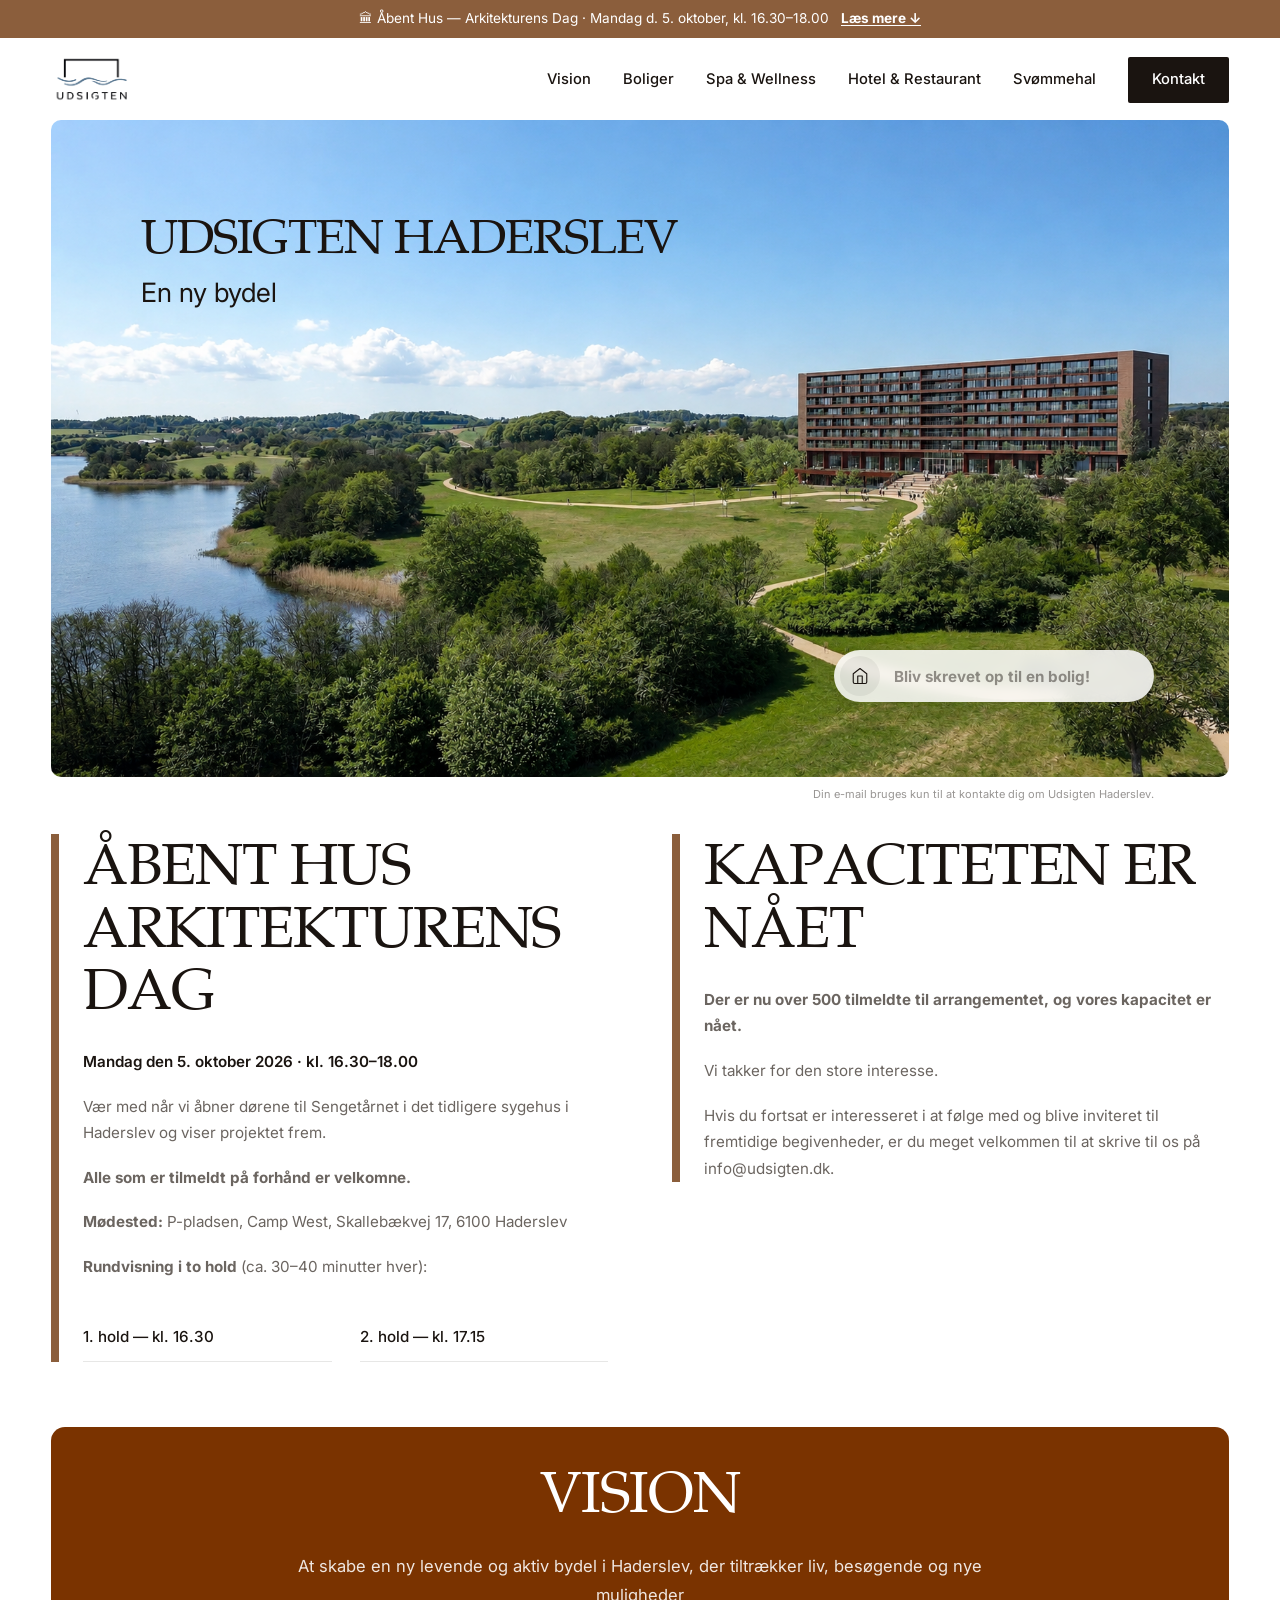
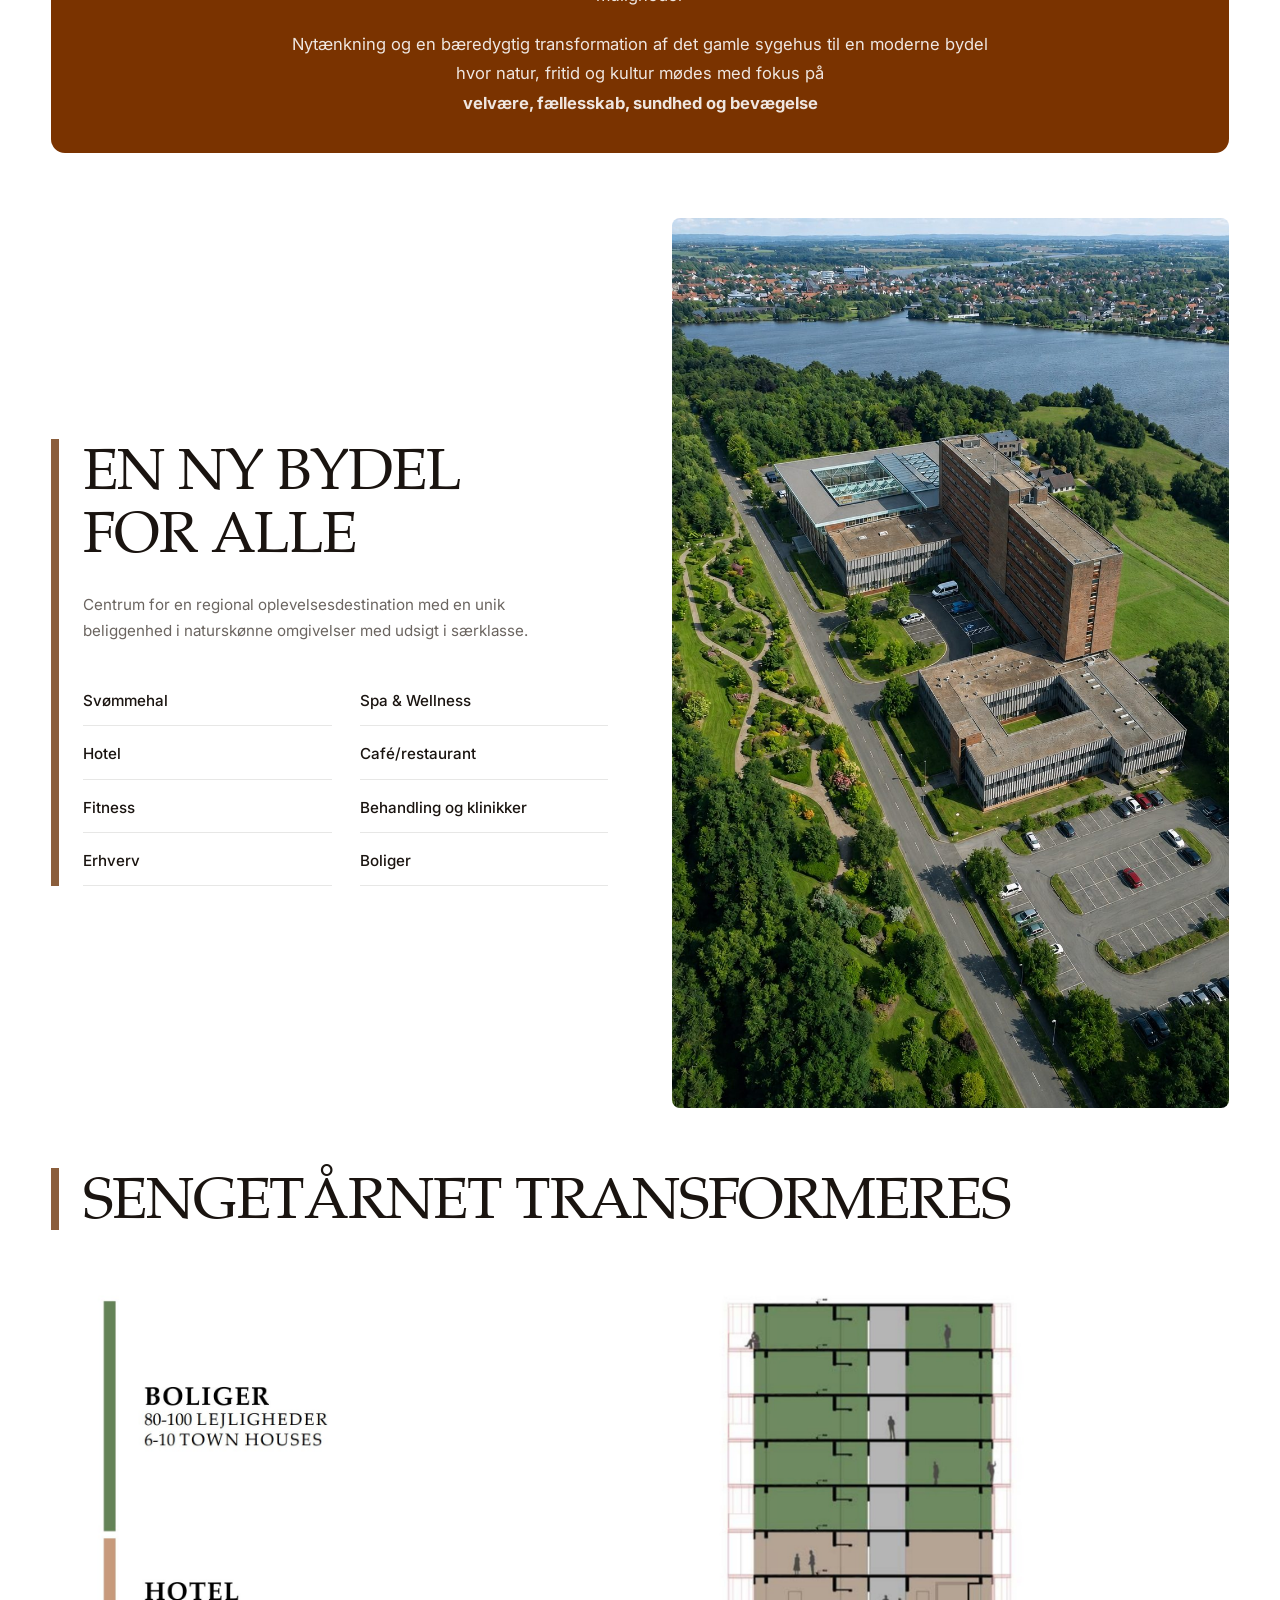
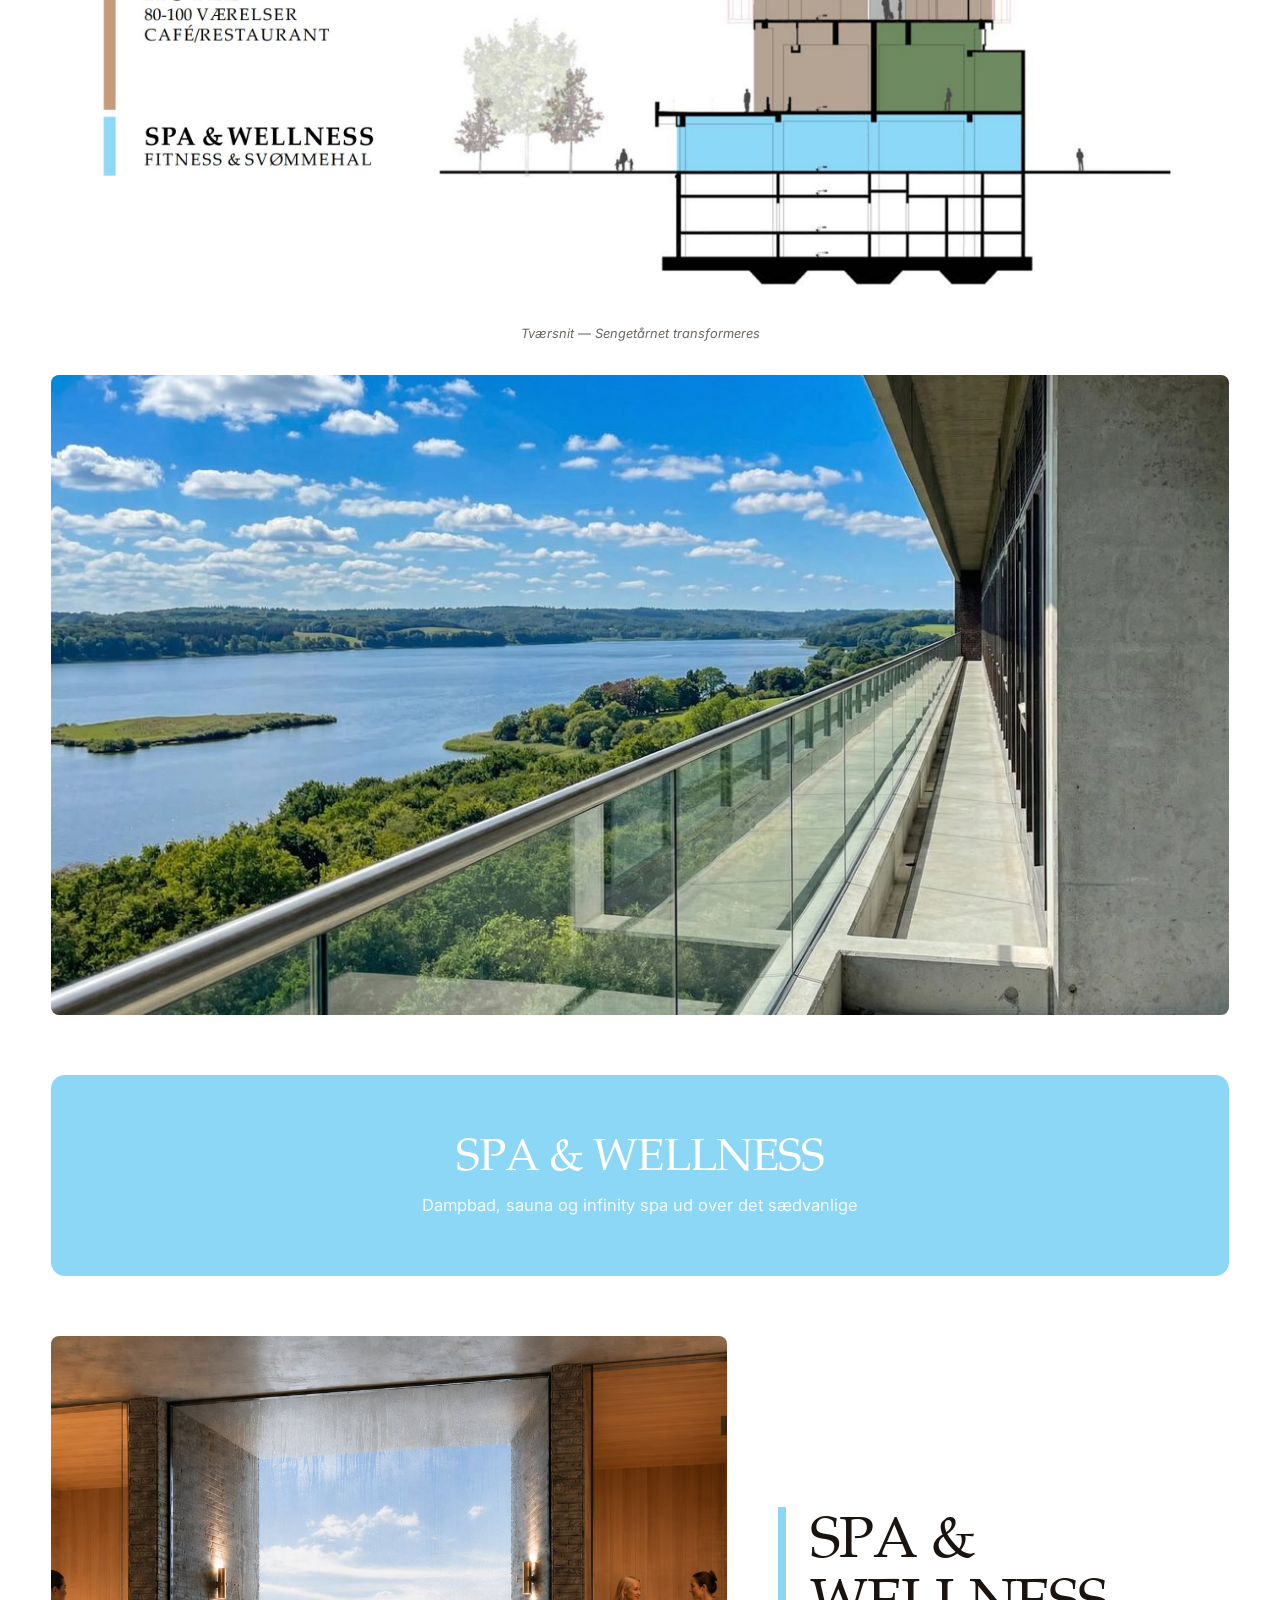
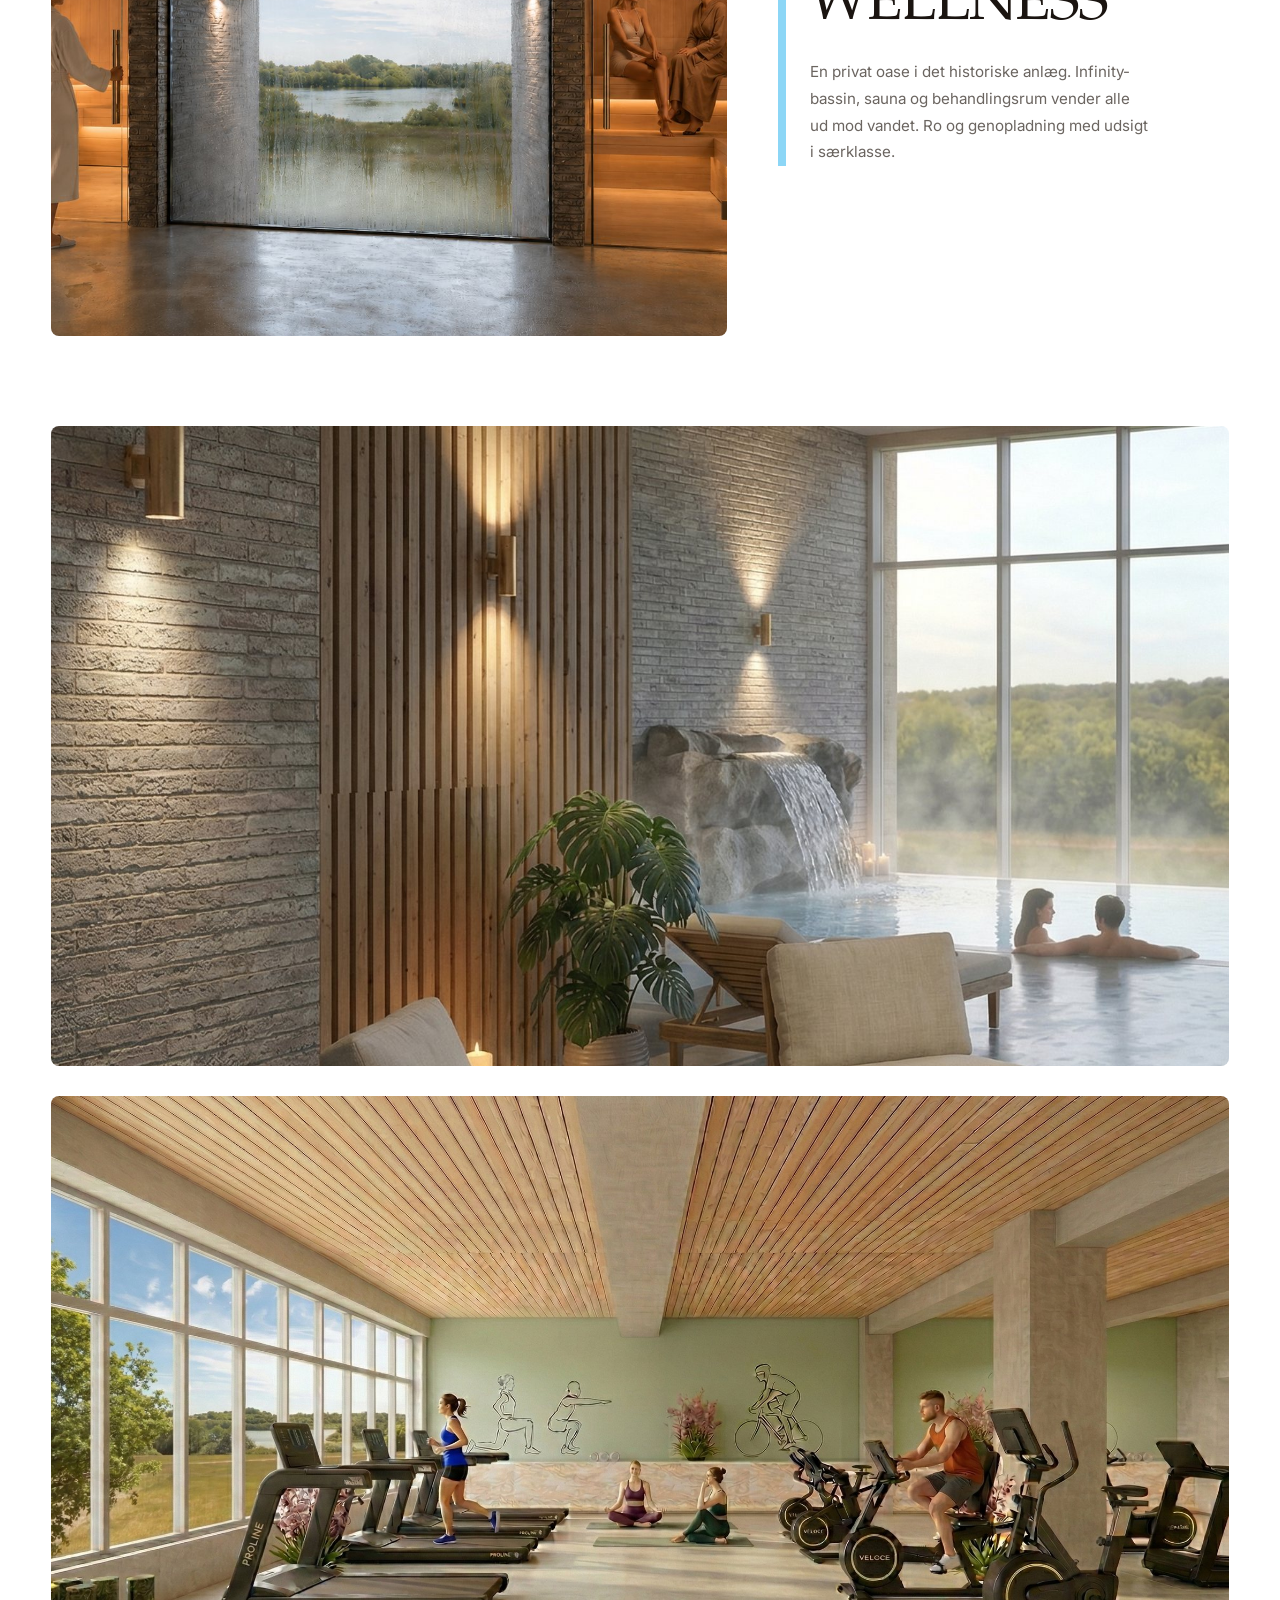
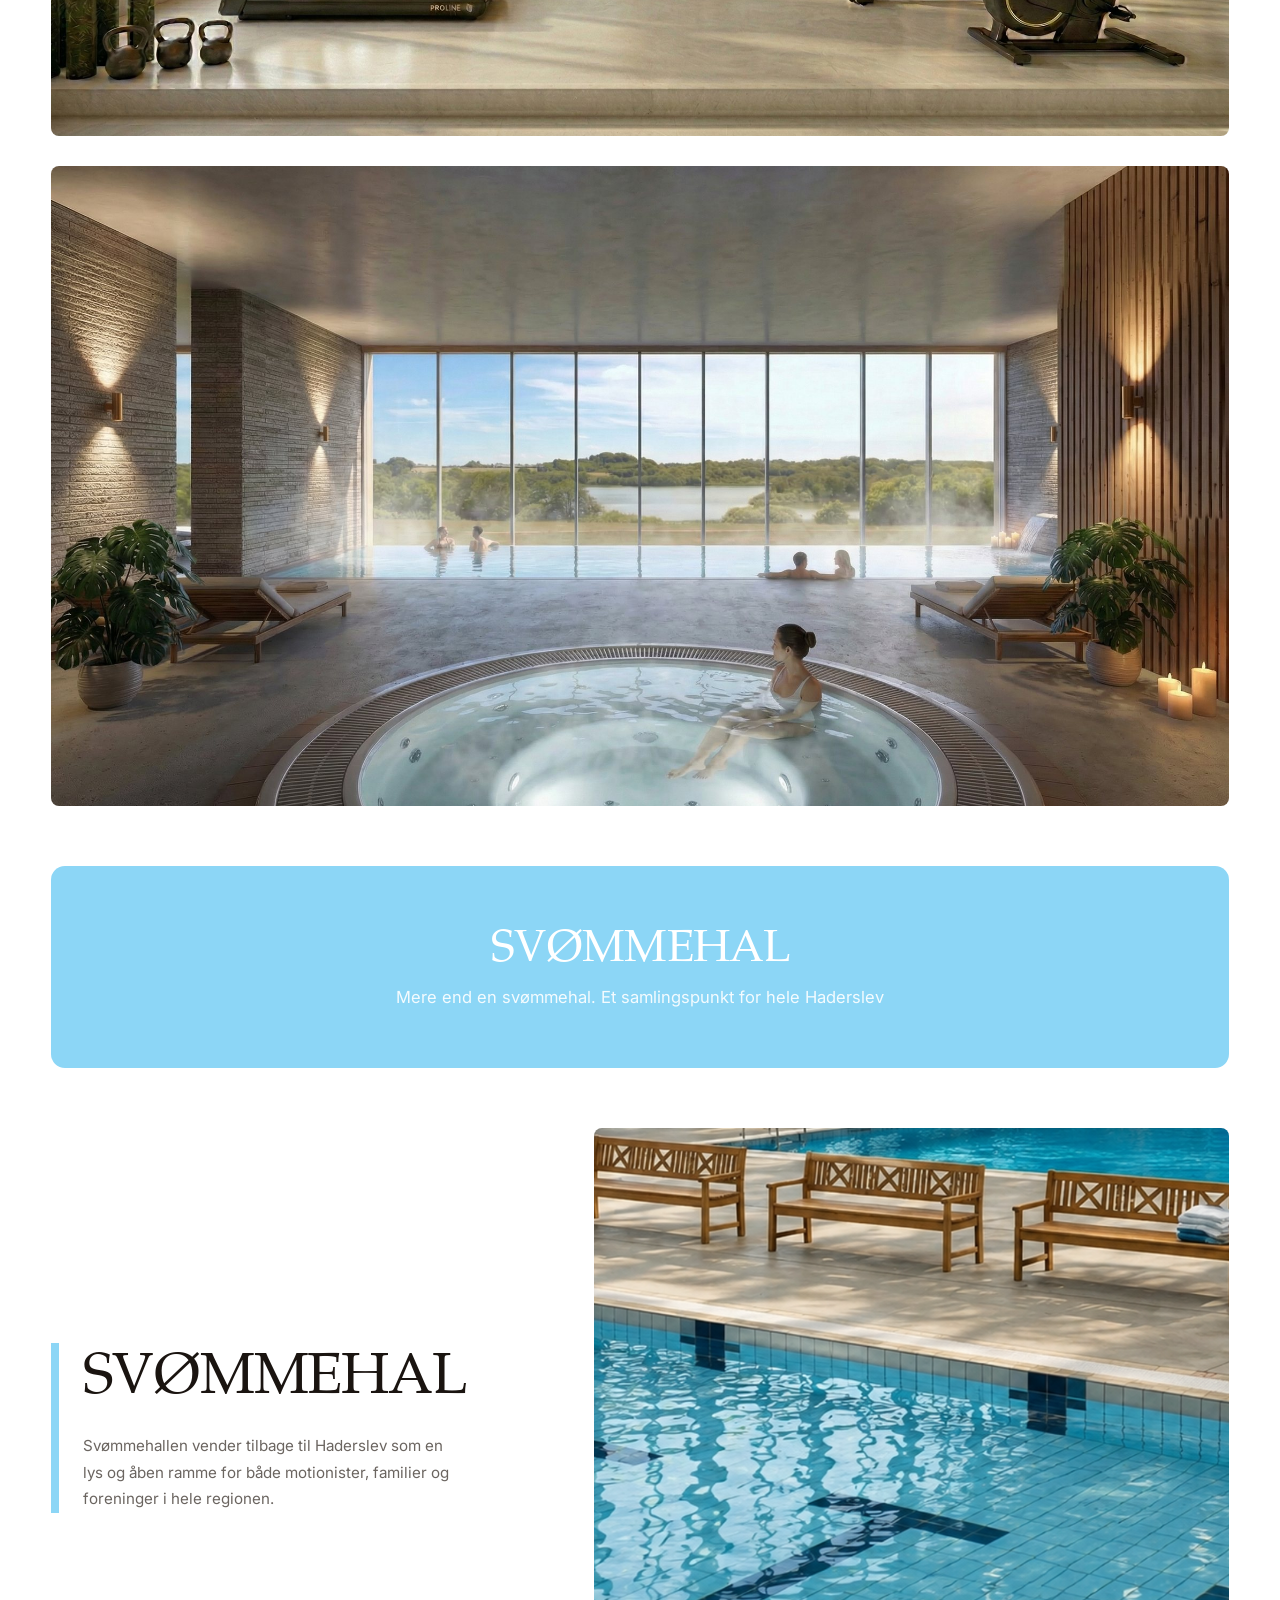
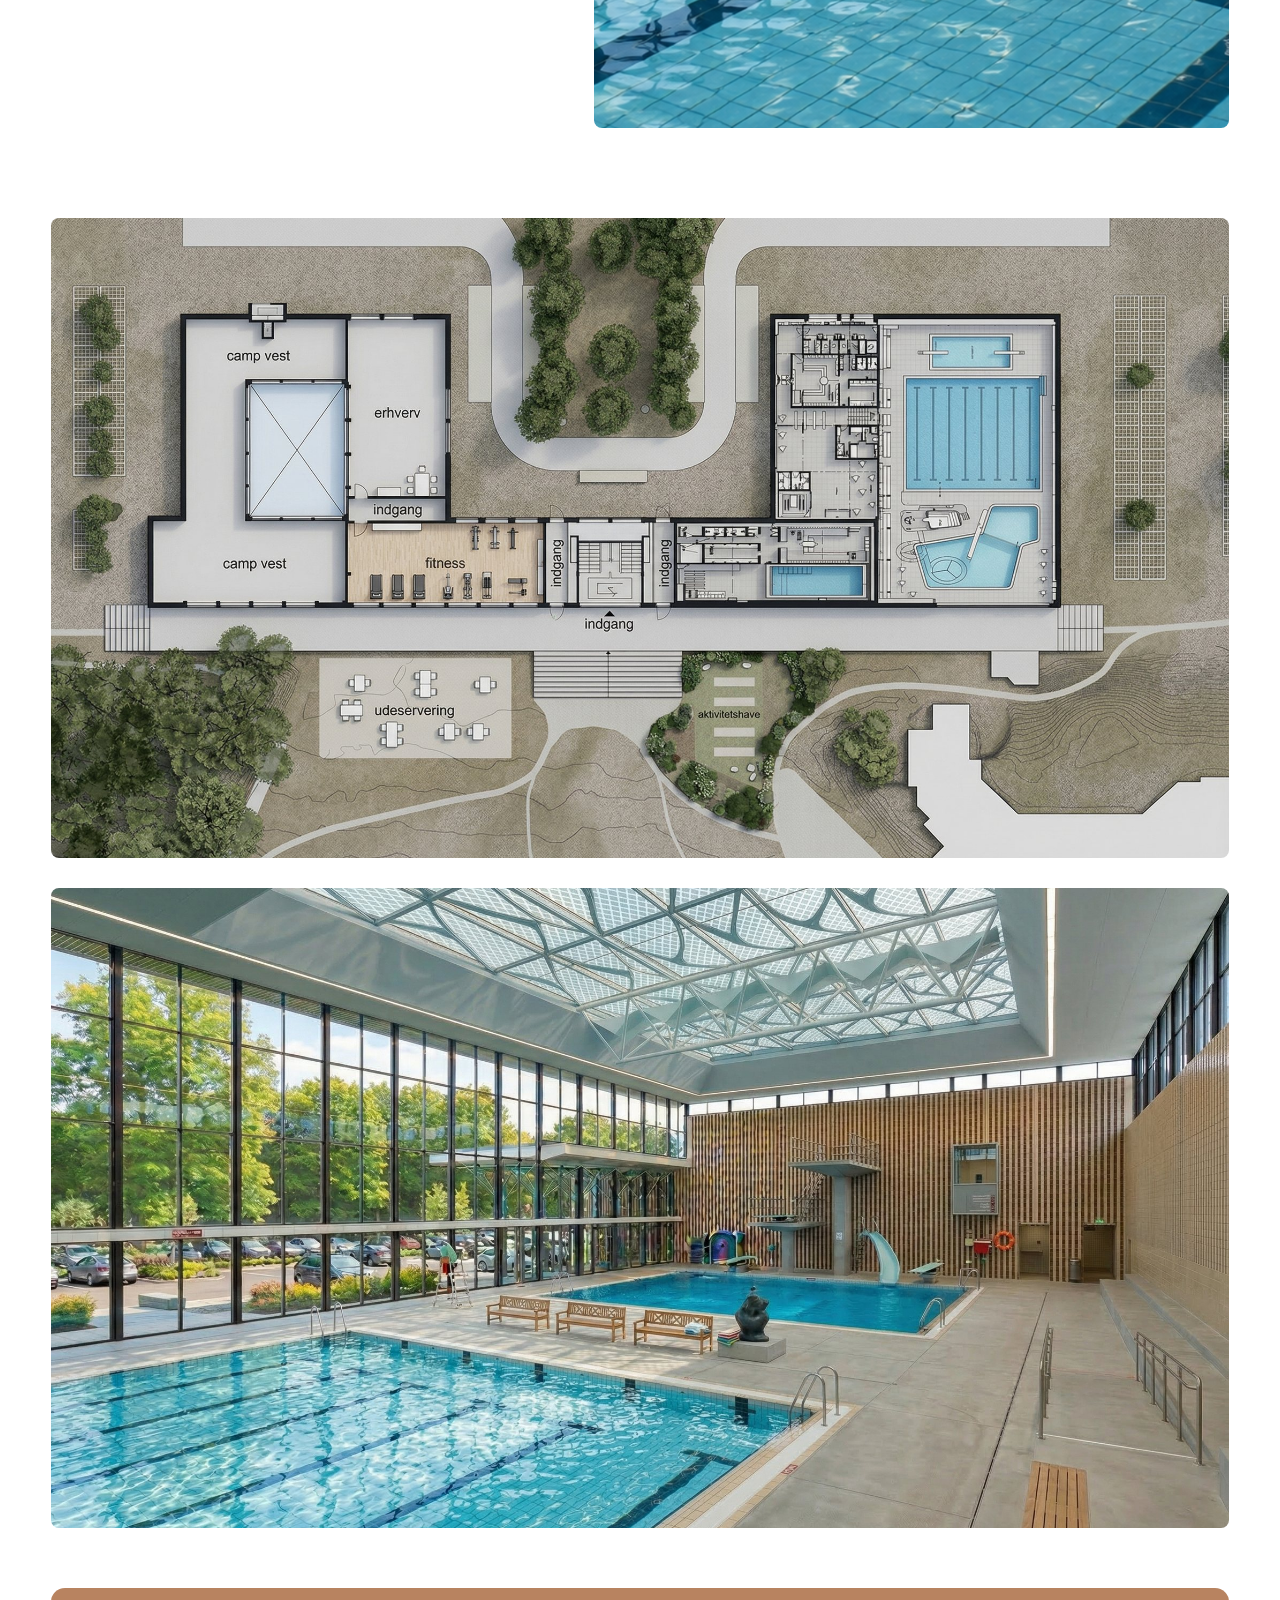
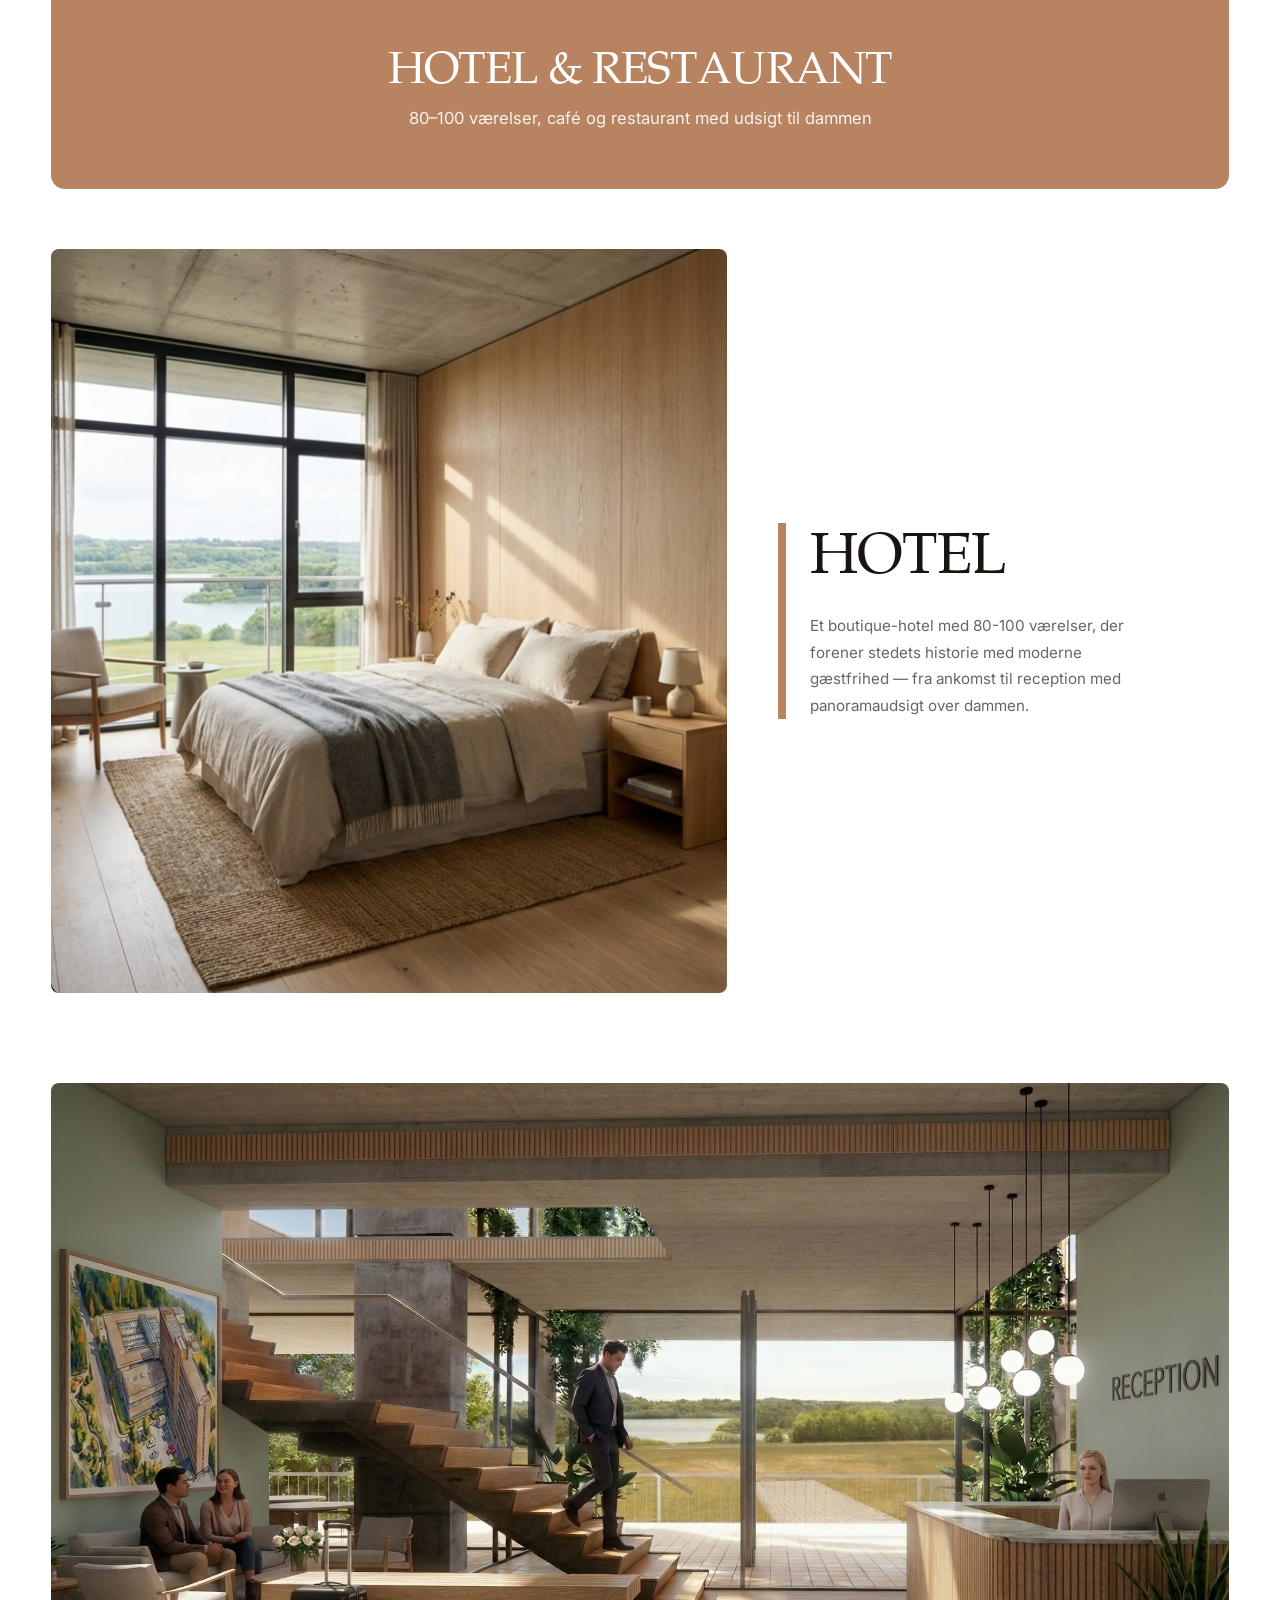
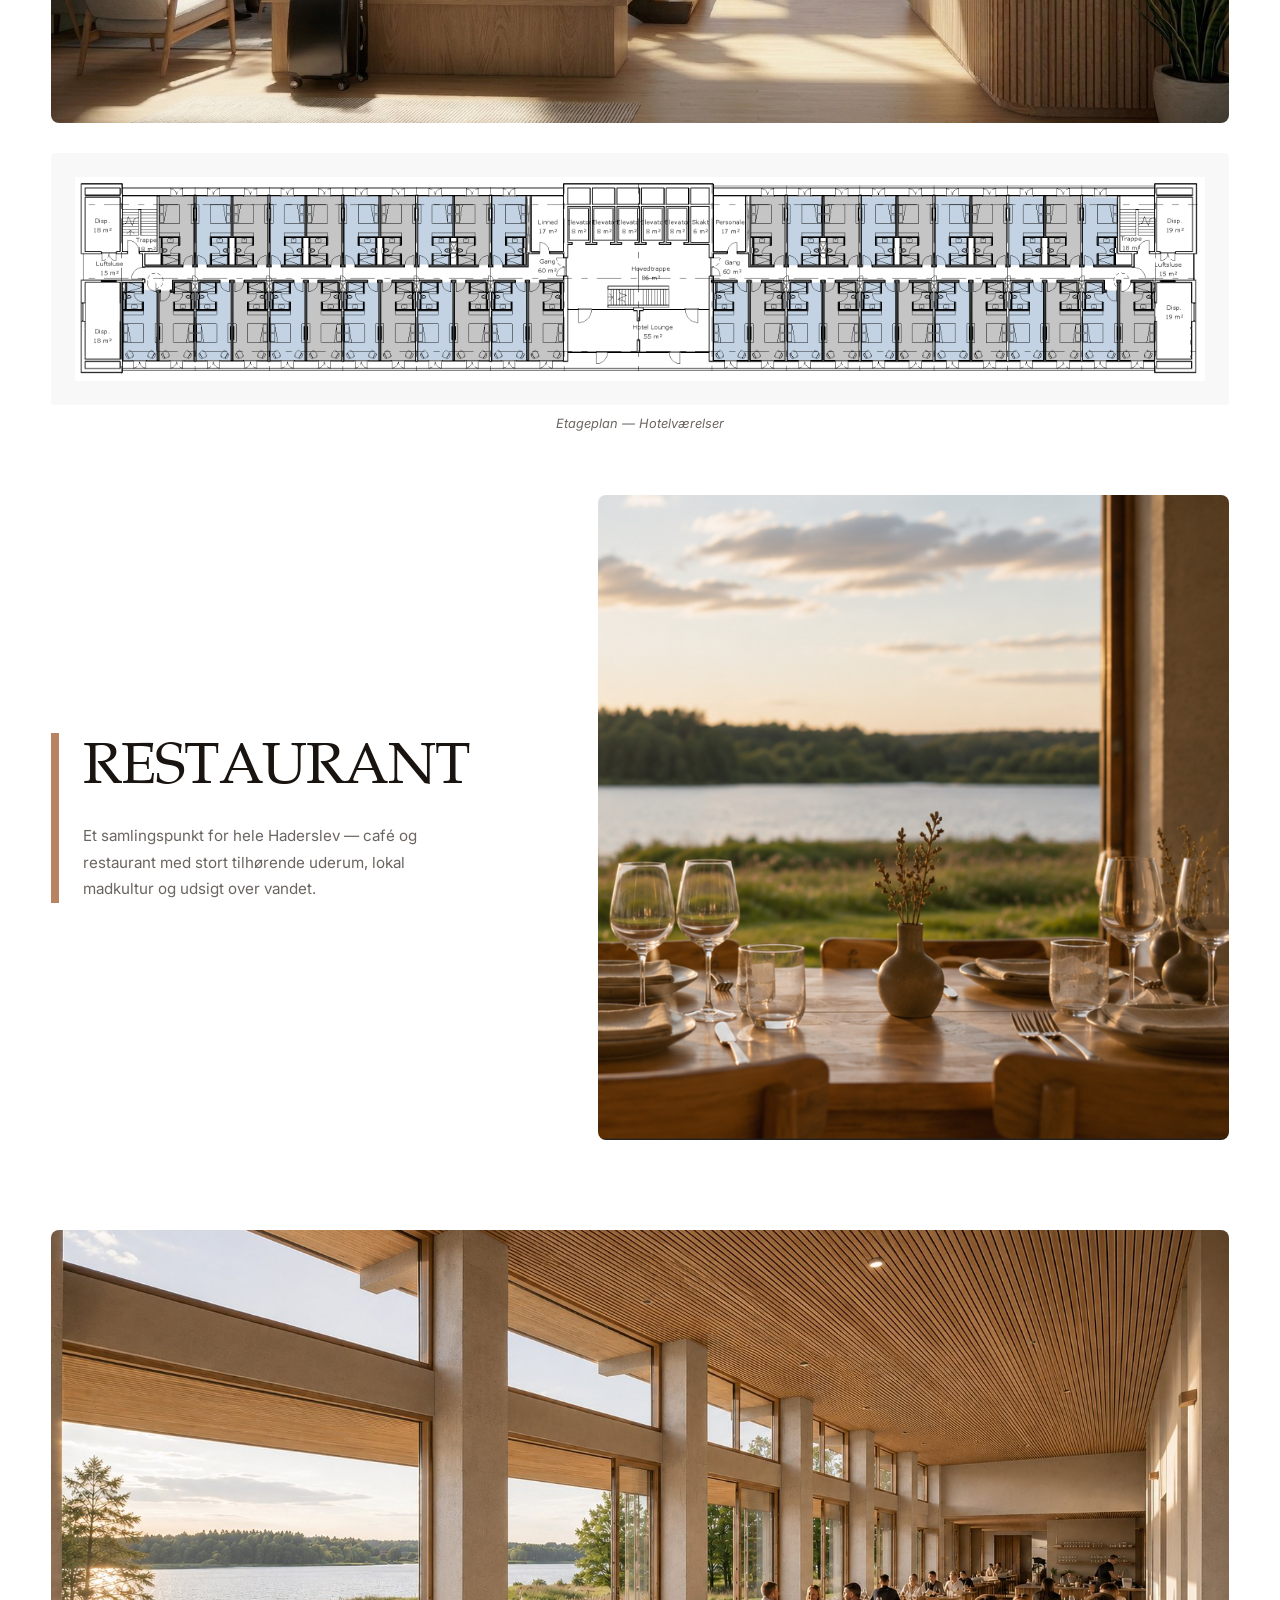
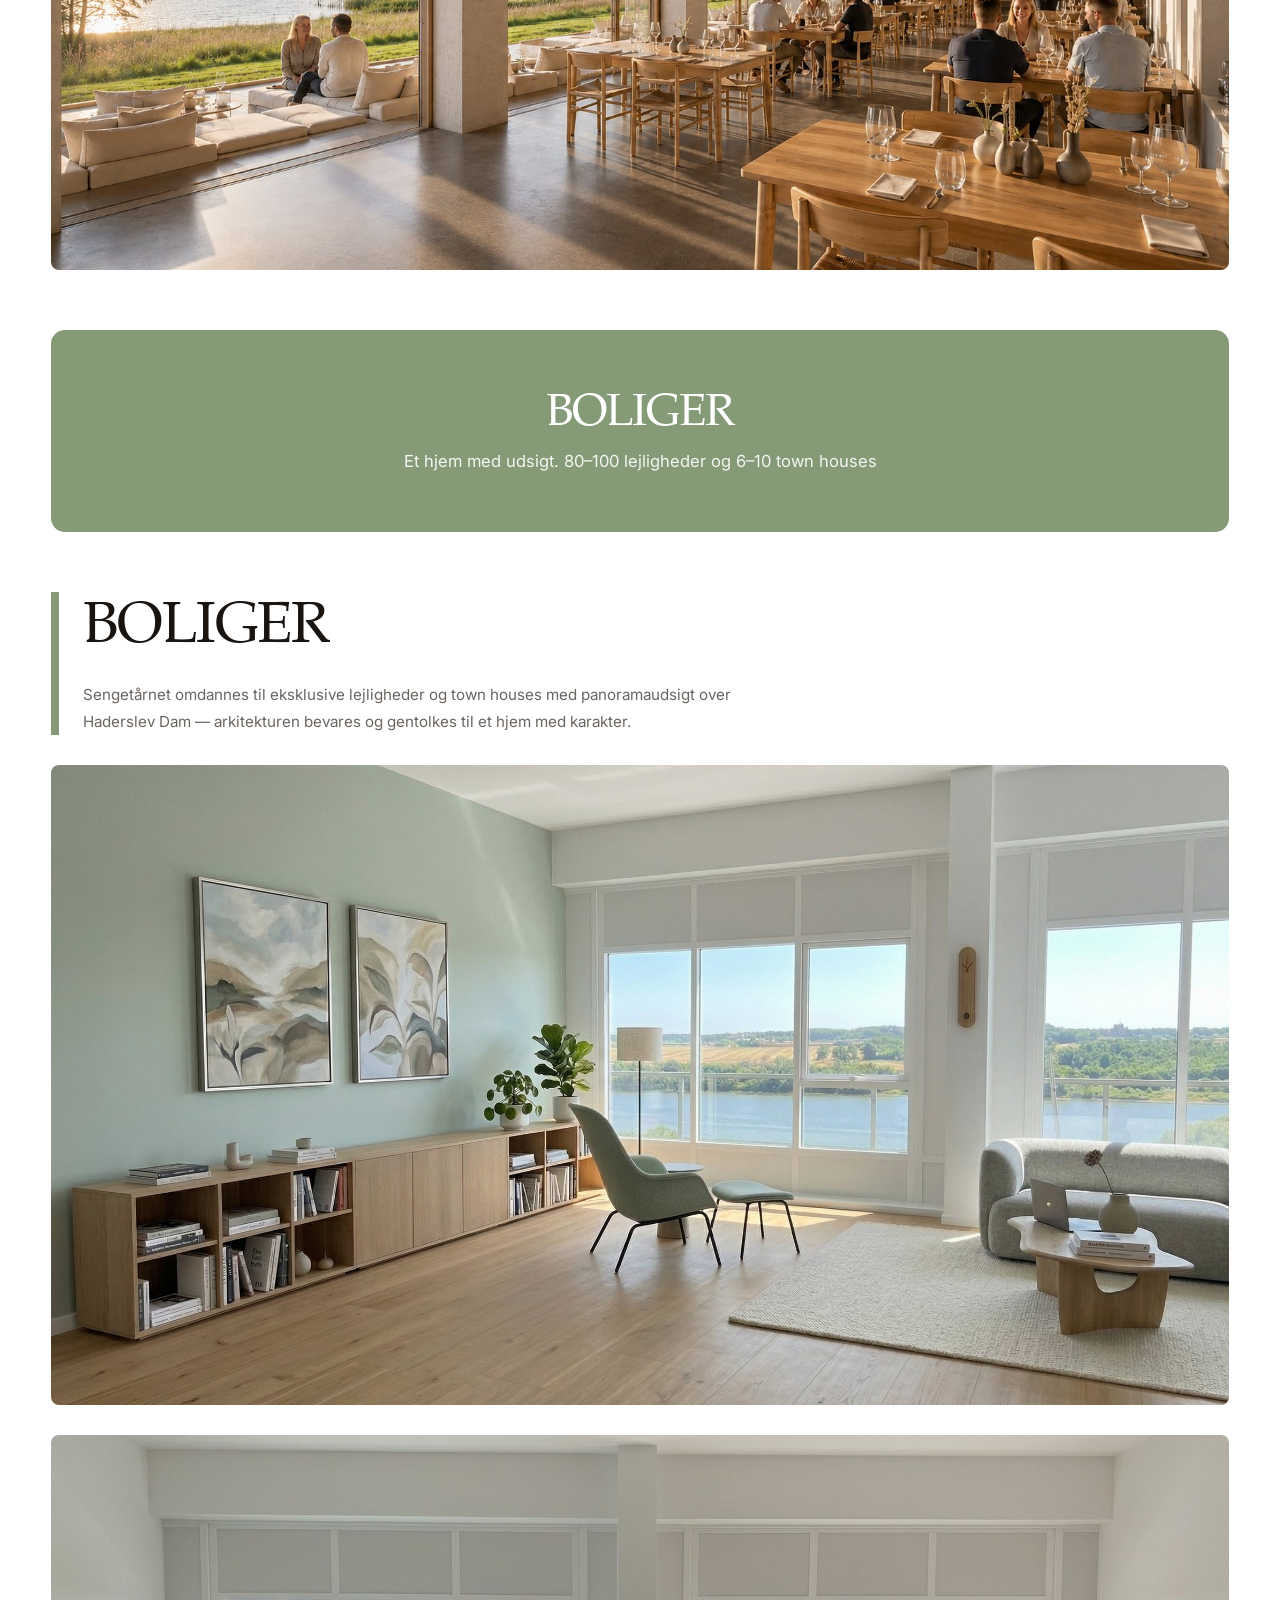
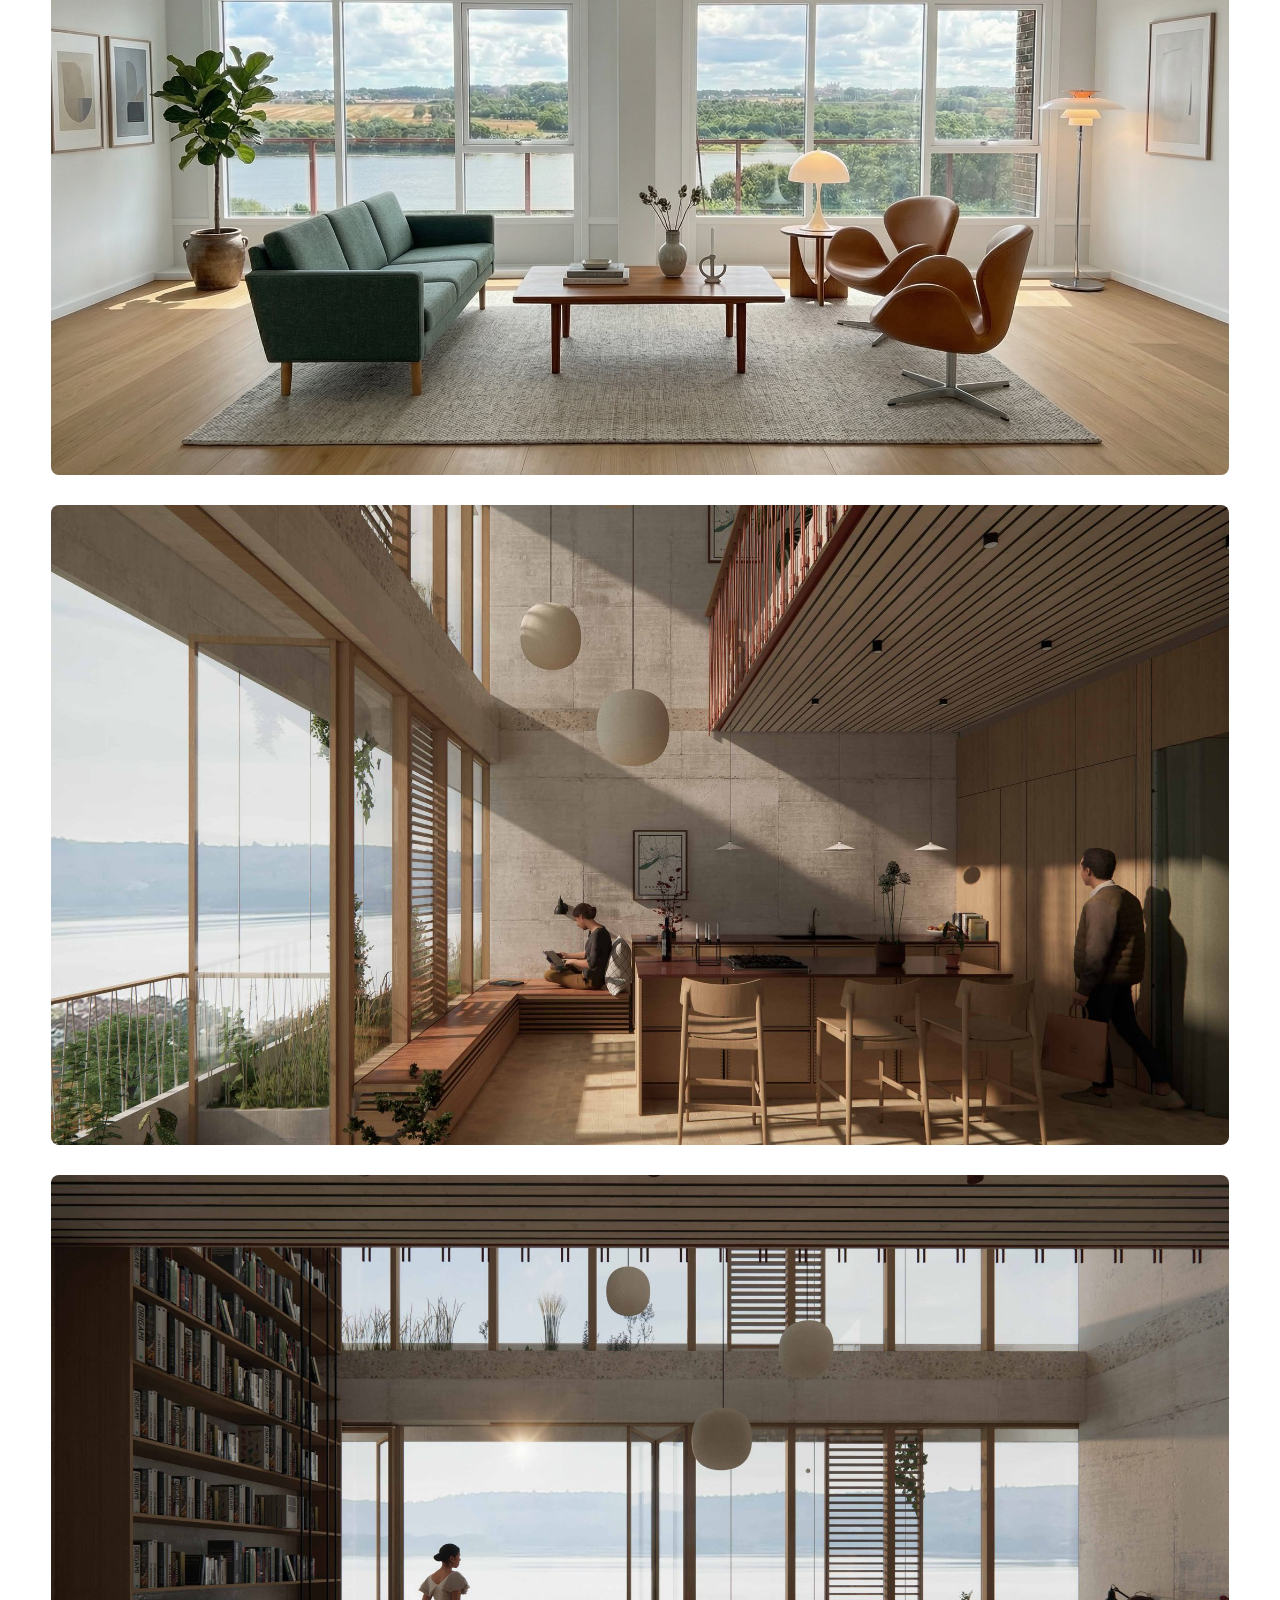
==== commit 766f6a79: "feat: close event signup, show capacity reached message Co-Authored-By: Claude Sonnet 5 <noreply@ant" ====
--- a/index.html
+++ b/index.html
@@ -85,19 +85,12 @@
         </ul>
       </div>
     </div>
-    <form class="kontakt-form event-signup reveal" id="eventSignupForm" onsubmit="eventSignupSubmit(event)">
-      <input type="text" id="eventName" placeholder="Navn" required>
-      <input type="email" id="eventEmail" placeholder="E-mail" required>
-      <input type="tel" id="eventPhone" placeholder="Telefonnummer (valgfrit)">
-      <select id="eventTimeslot" required>
-        <option value="" disabled selected>Vælg tidspunkt</option>
-        <option value="16:30">1. hold — kl. 16.30</option>
-        <option value="17:15">2. hold — kl. 17.15</option>
-      </select>
-      <input type="number" id="eventGuests" placeholder="Antal deltagere" min="1" max="10" required>
-      <button type="submit" class="btn" id="eventSignupBtn">Tilmeld dig</button>
-      <p class="event-signup-disclaimer">Dine oplysninger bruges kun til at kontakte dig om dette arrangement.</p>
-    </form>
+    <div class="section-block event-full reveal">
+      <h2>KAPACITETEN ER NÅET</h2>
+      <p><b>Der er nu over 500 tilmeldte til arrangementet, og vores kapacitet er nået.</b></p>
+      <p>Vi takker for den store interesse.</p>
+      <p>Hvis du fortsat er interesseret i at følge med og blive inviteret til fremtidige begivenheder, er du meget velkommen til at skrive til os på <a href="mailto:info@udsigten.dk">info@udsigten.dk</a>.</p>
+    </div>
   </div>
 </section>
 
@@ -468,48 +461,6 @@
   btn.disabled = true;
 }
 
-// Event-tilmelding: Åbent Hus — Arkitekturens Dag (separat liste, se event-subscribe.php)
-function eventSignupSubmit(e) {
-  e.preventDefault();
-  const btn = document.getElementById('eventSignupBtn');
-  const nameInput = document.getElementById('eventName');
-  const emailInput = document.getElementById('eventEmail');
-  const phoneInput = document.getElementById('eventPhone');
-  const timeslotInput = document.getElementById('eventTimeslot');
-  const guestsInput = document.getElementById('eventGuests');
-  const originalBtnText = btn.textContent;
-
-  btn.disabled = true;
-  btn.textContent = 'Sender...';
-
-  fetch('event-subscribe.php', {
-    method: 'POST',
-    headers: {'Content-Type': 'application/x-www-form-urlencoded'},
-    body: 'name=' + encodeURIComponent(nameInput.value.trim()) +
-      '&email=' + encodeURIComponent(emailInput.value.trim()) +
-      '&phone=' + encodeURIComponent(phoneInput.value.trim()) +
-      '&timeslot=' + encodeURIComponent(timeslotInput.value) +
-      '&guests=' + encodeURIComponent(guestsInput.value)
-  })
-    .then(res => res.json())
-    .then(data => {
-      if (data.success) {
-        btn.textContent = '✓ Du har modtaget en mail — vi glæder os til at vise dig vores vision for Udsigten!';
-        nameInput.value = '';
-        emailInput.value = '';
-        phoneInput.value = '';
-        timeslotInput.selectedIndex = 0;
-        guestsInput.value = '';
-      } else {
-        btn.textContent = 'Der skete en fejl, prøv igen';
-        btn.disabled = false;
-      }
-    })
-    .catch(() => {
-      btn.textContent = 'Der skete en fejl, prøv igen';
-      btn.disabled = false;
-    });
-}
 </script>
 </body>
 </html>
--- a/style.css
+++ b/style.css
@@ -531,24 +531,12 @@
   align-items: start;
 }
 
-.event-info p { margin-top: 18px; }
+.event-info p,
+.event-full p { margin-top: 18px; }
 
 .event-date {
   font-weight: 600;
   color: var(--text);
-}
-
-.event-signup-disclaimer {
-  font-size: 11px;
-  color: rgba(26, 20, 16, 0.45);
-  margin-top: -4px;
-}
-
-.event-signup.kontakt-form .btn {
-  align-self: stretch;
-  white-space: normal;
-  text-align: center;
-  line-height: 1.4;
 }
 
 /* ========== VISION ========== */
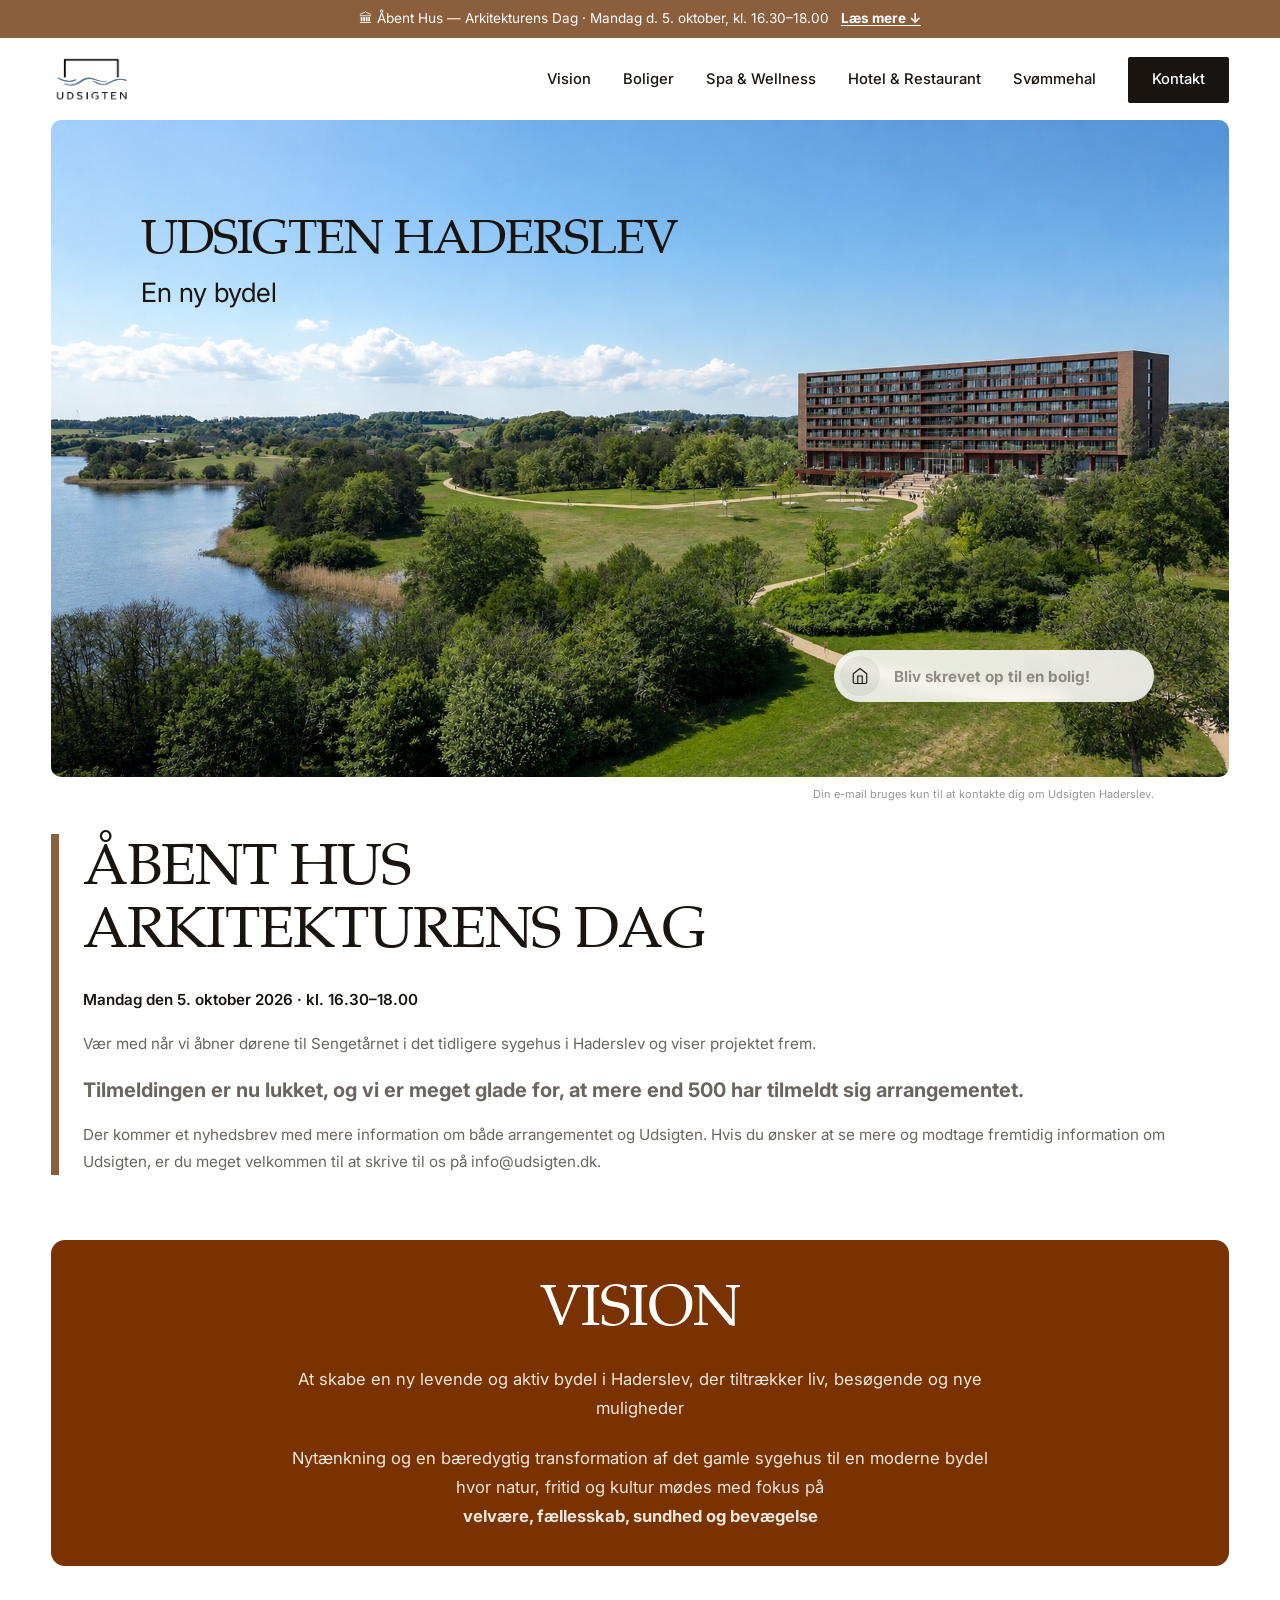
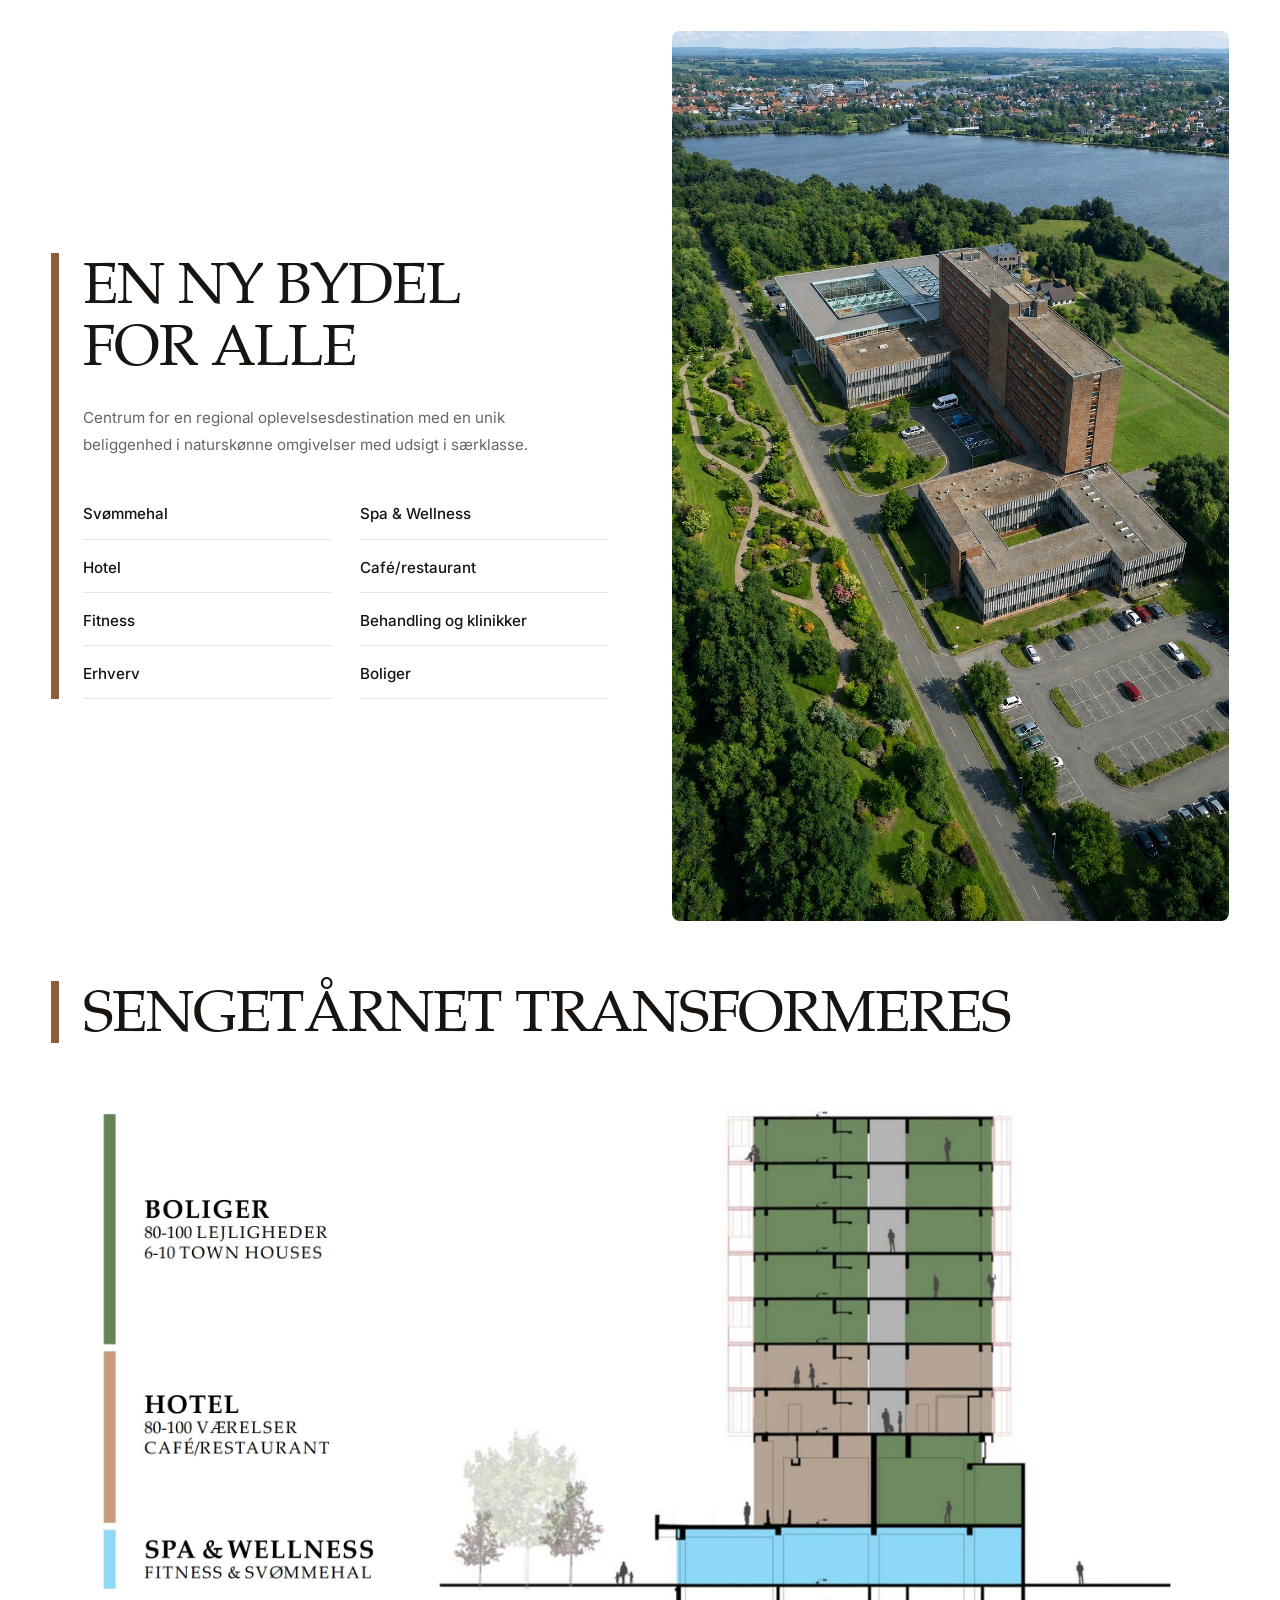
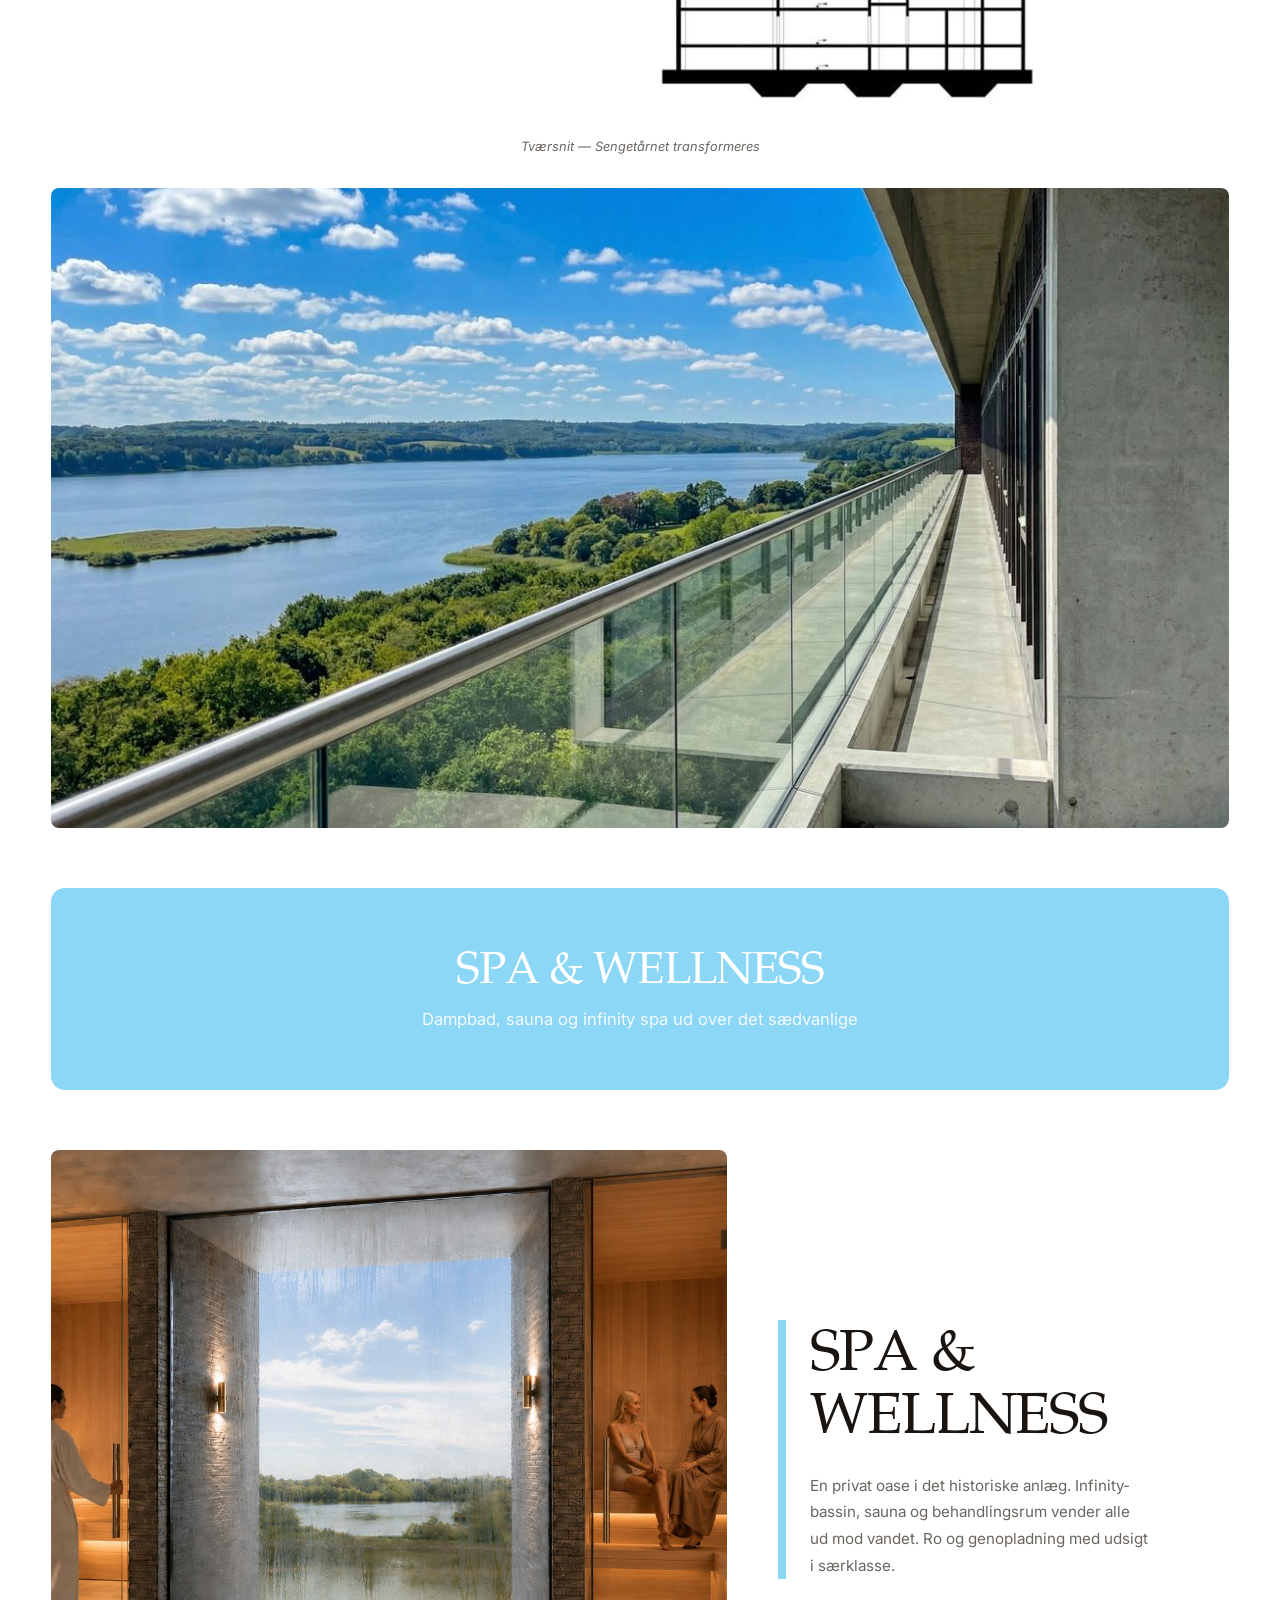
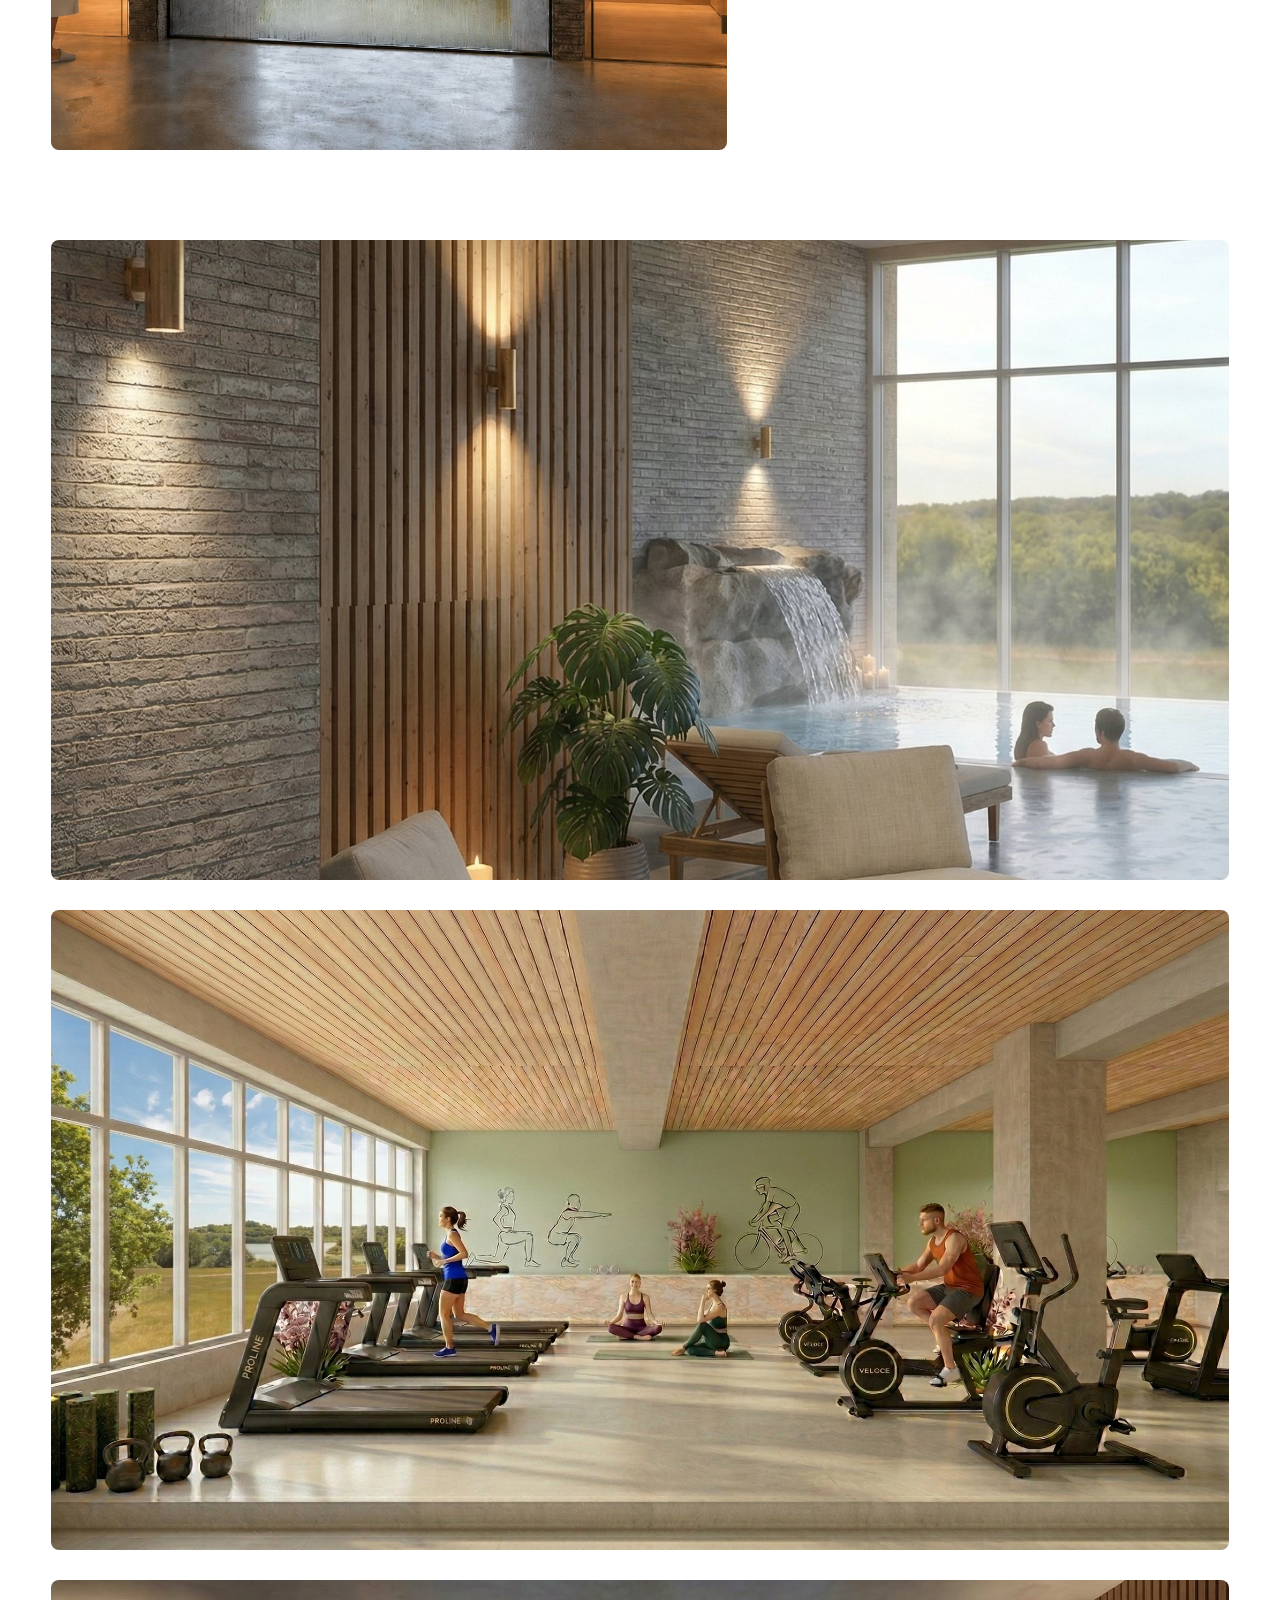
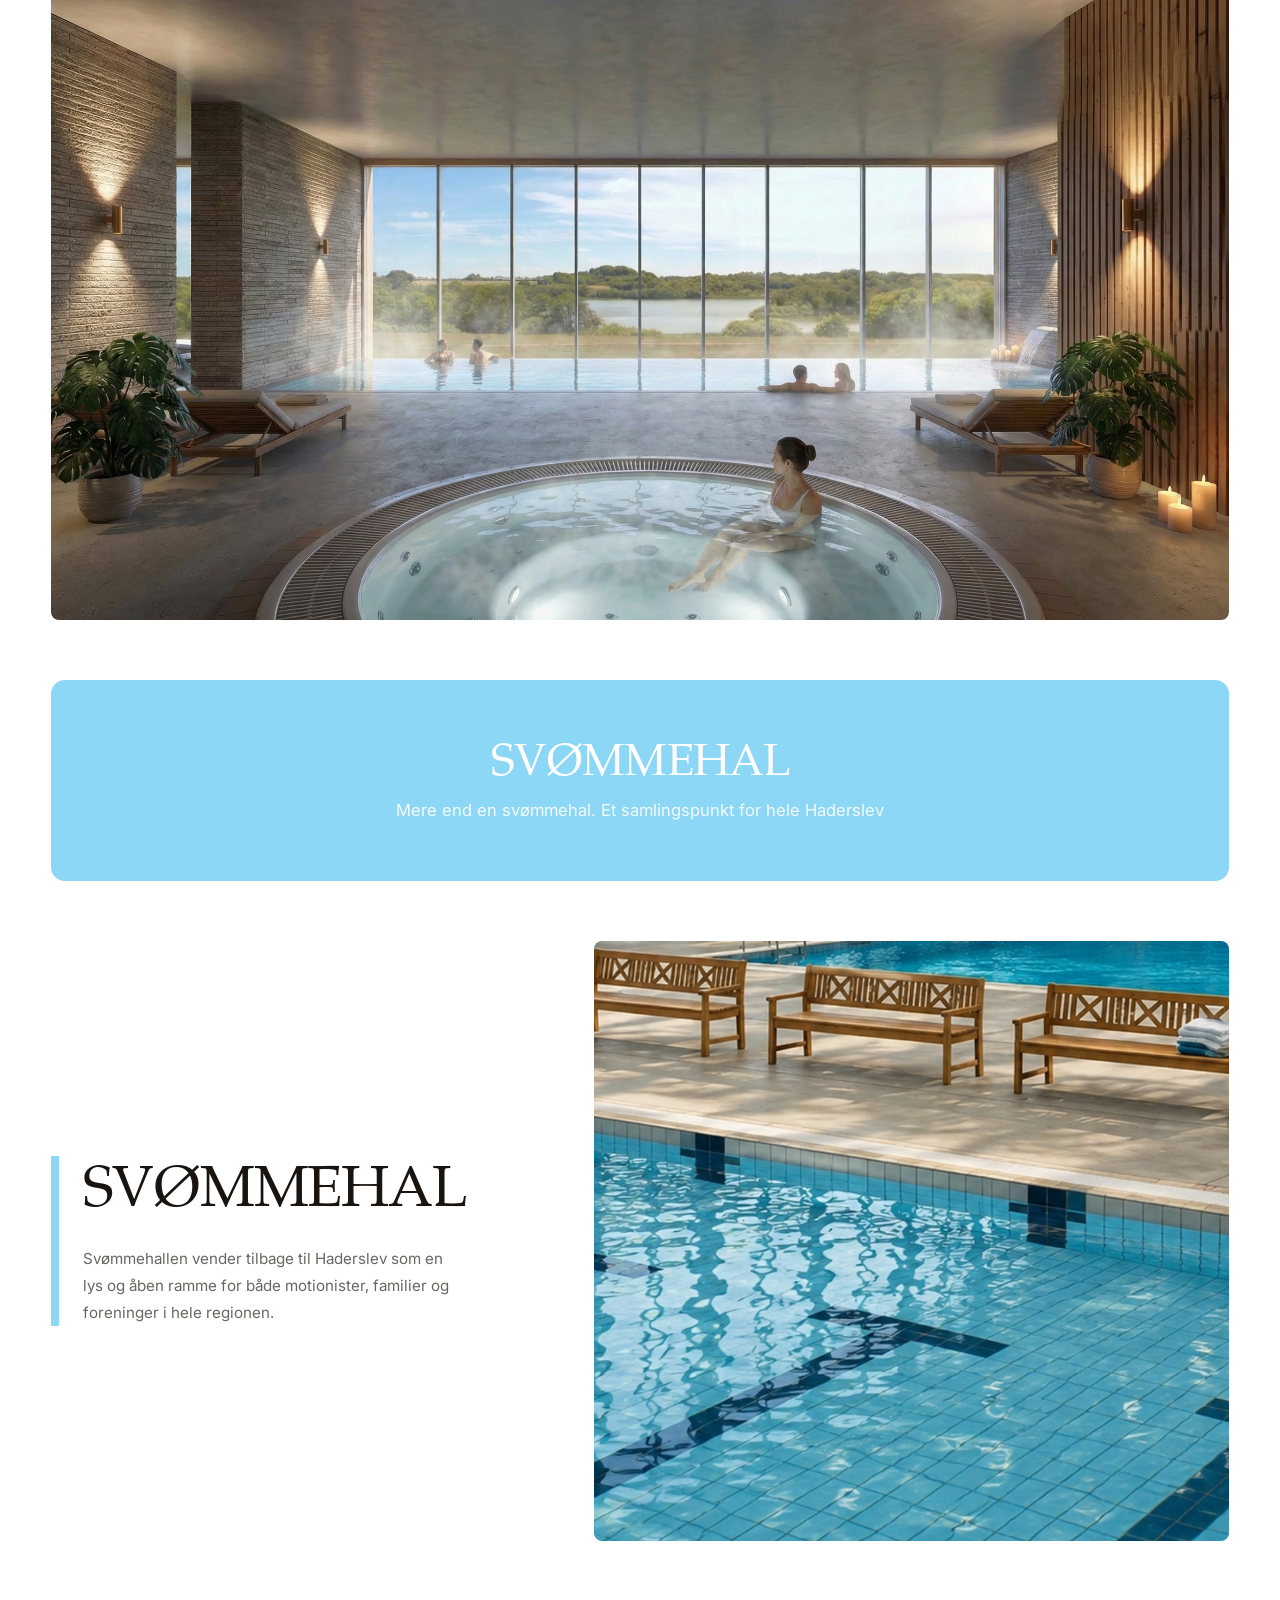
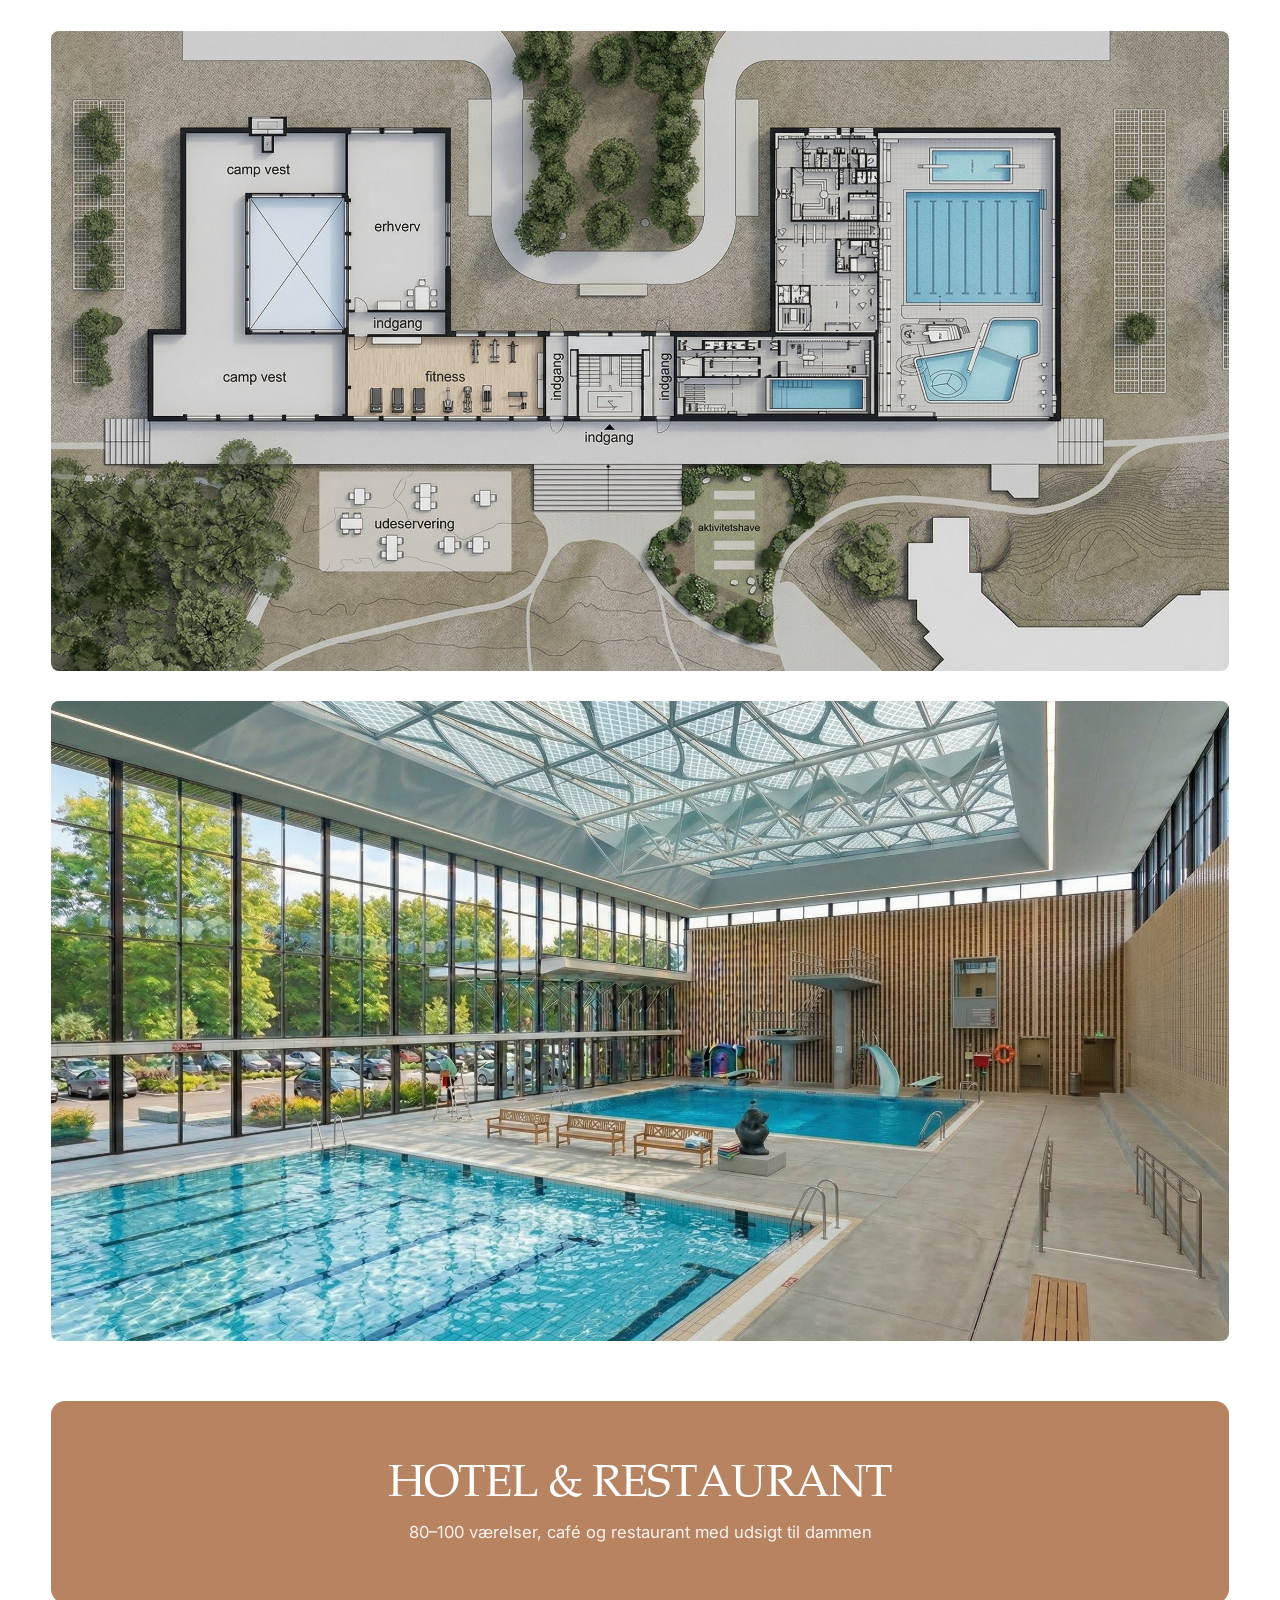
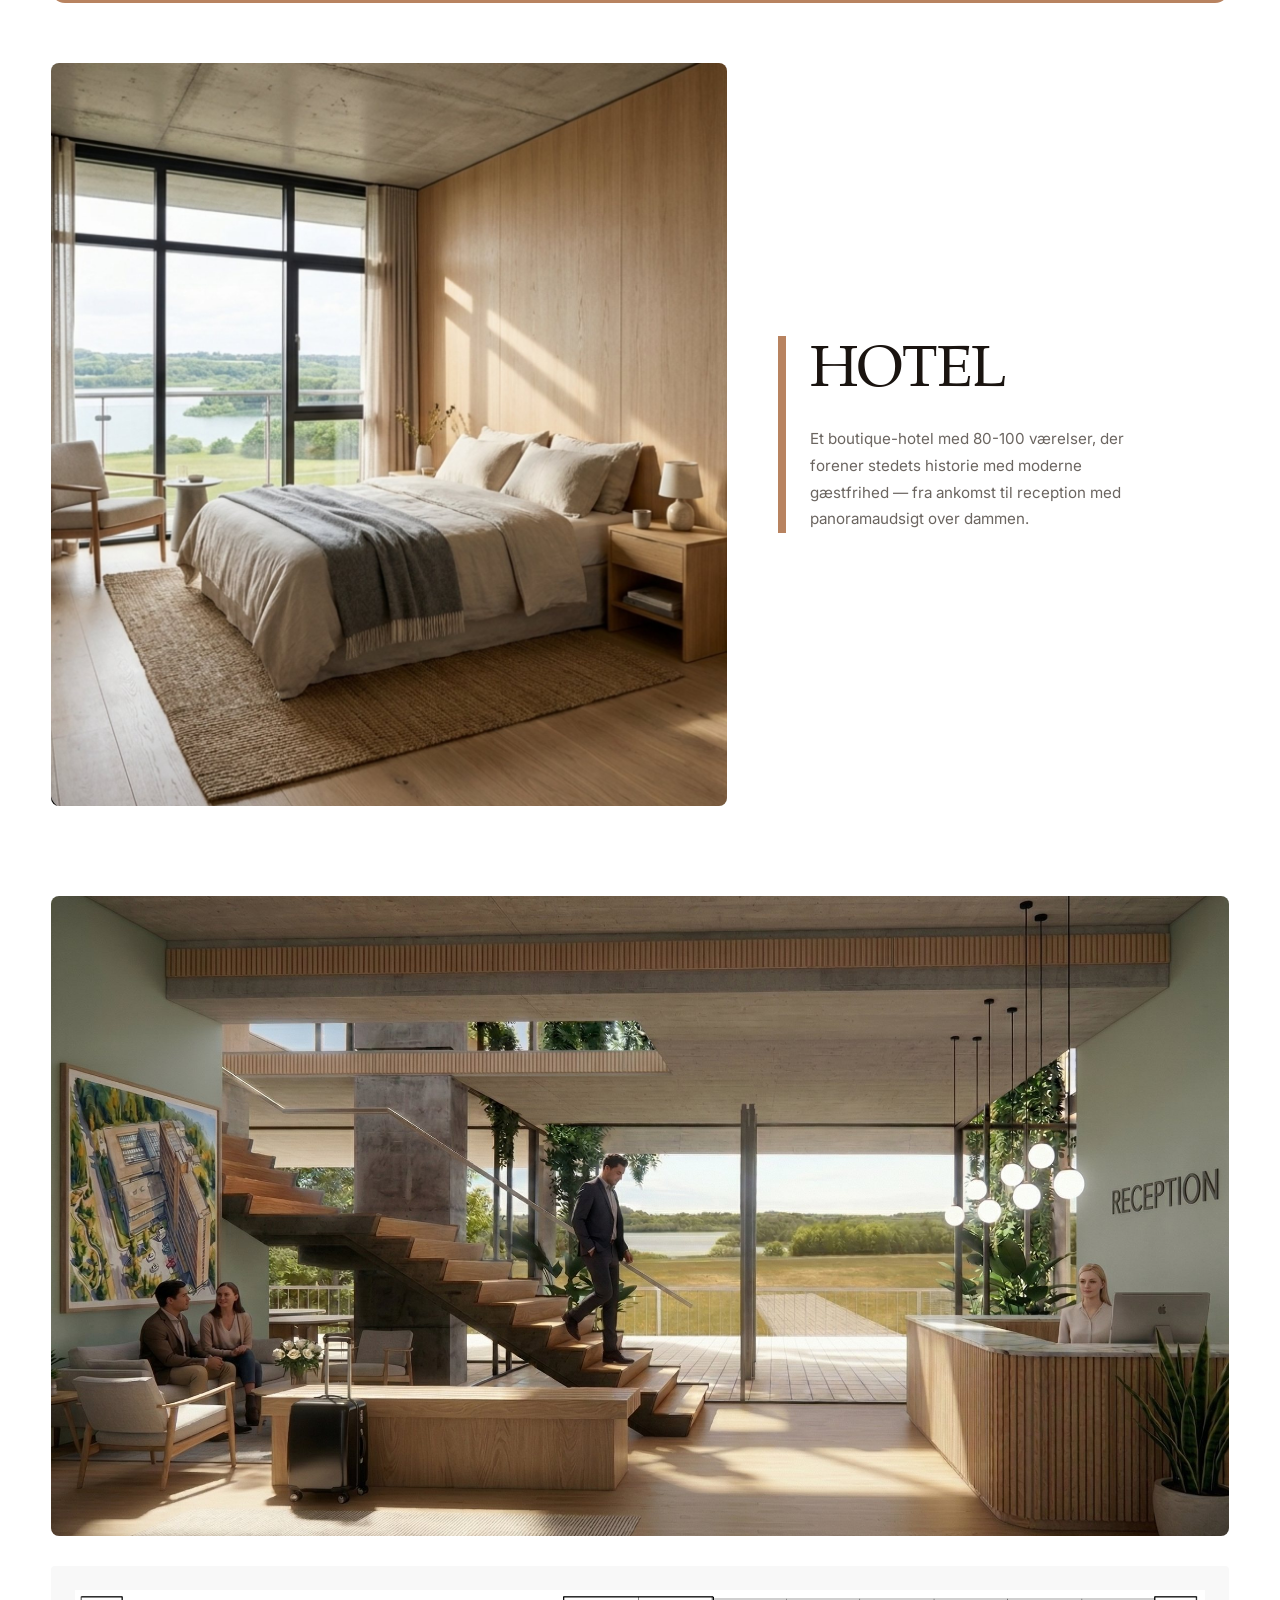
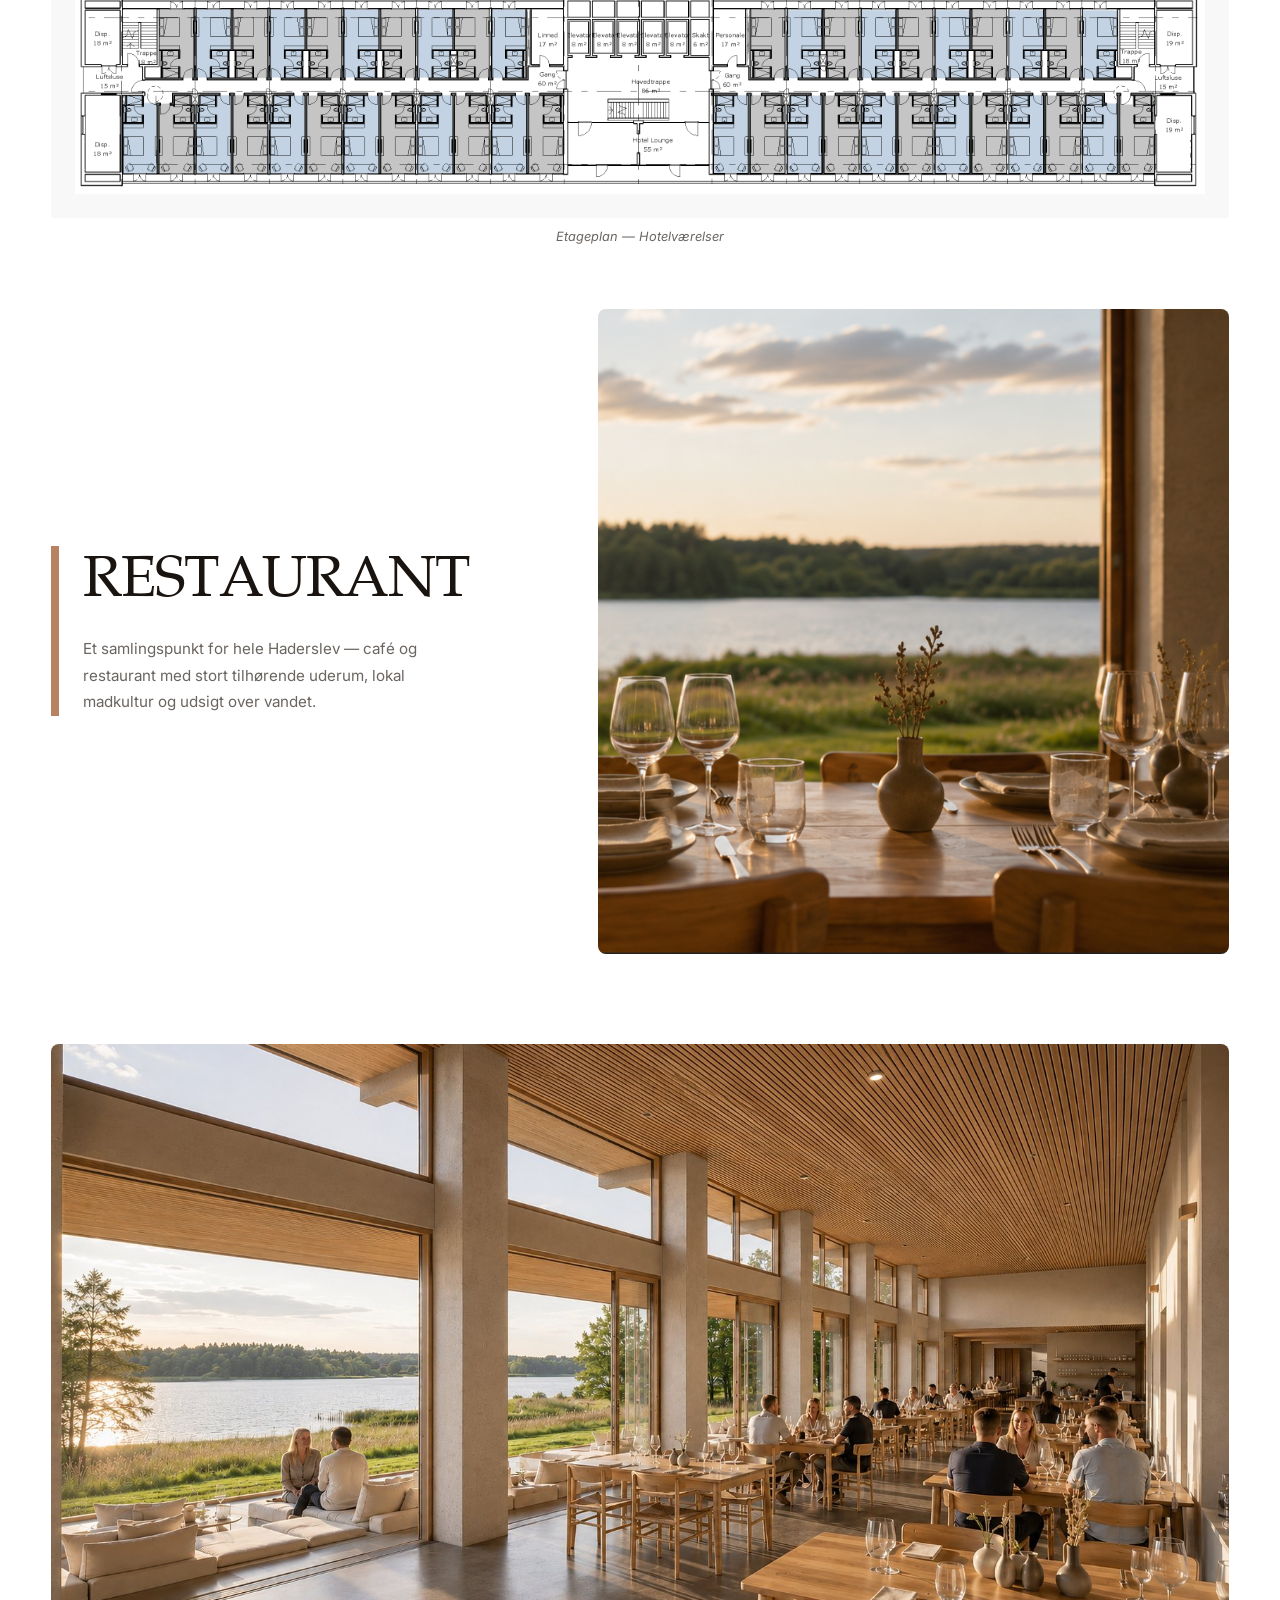
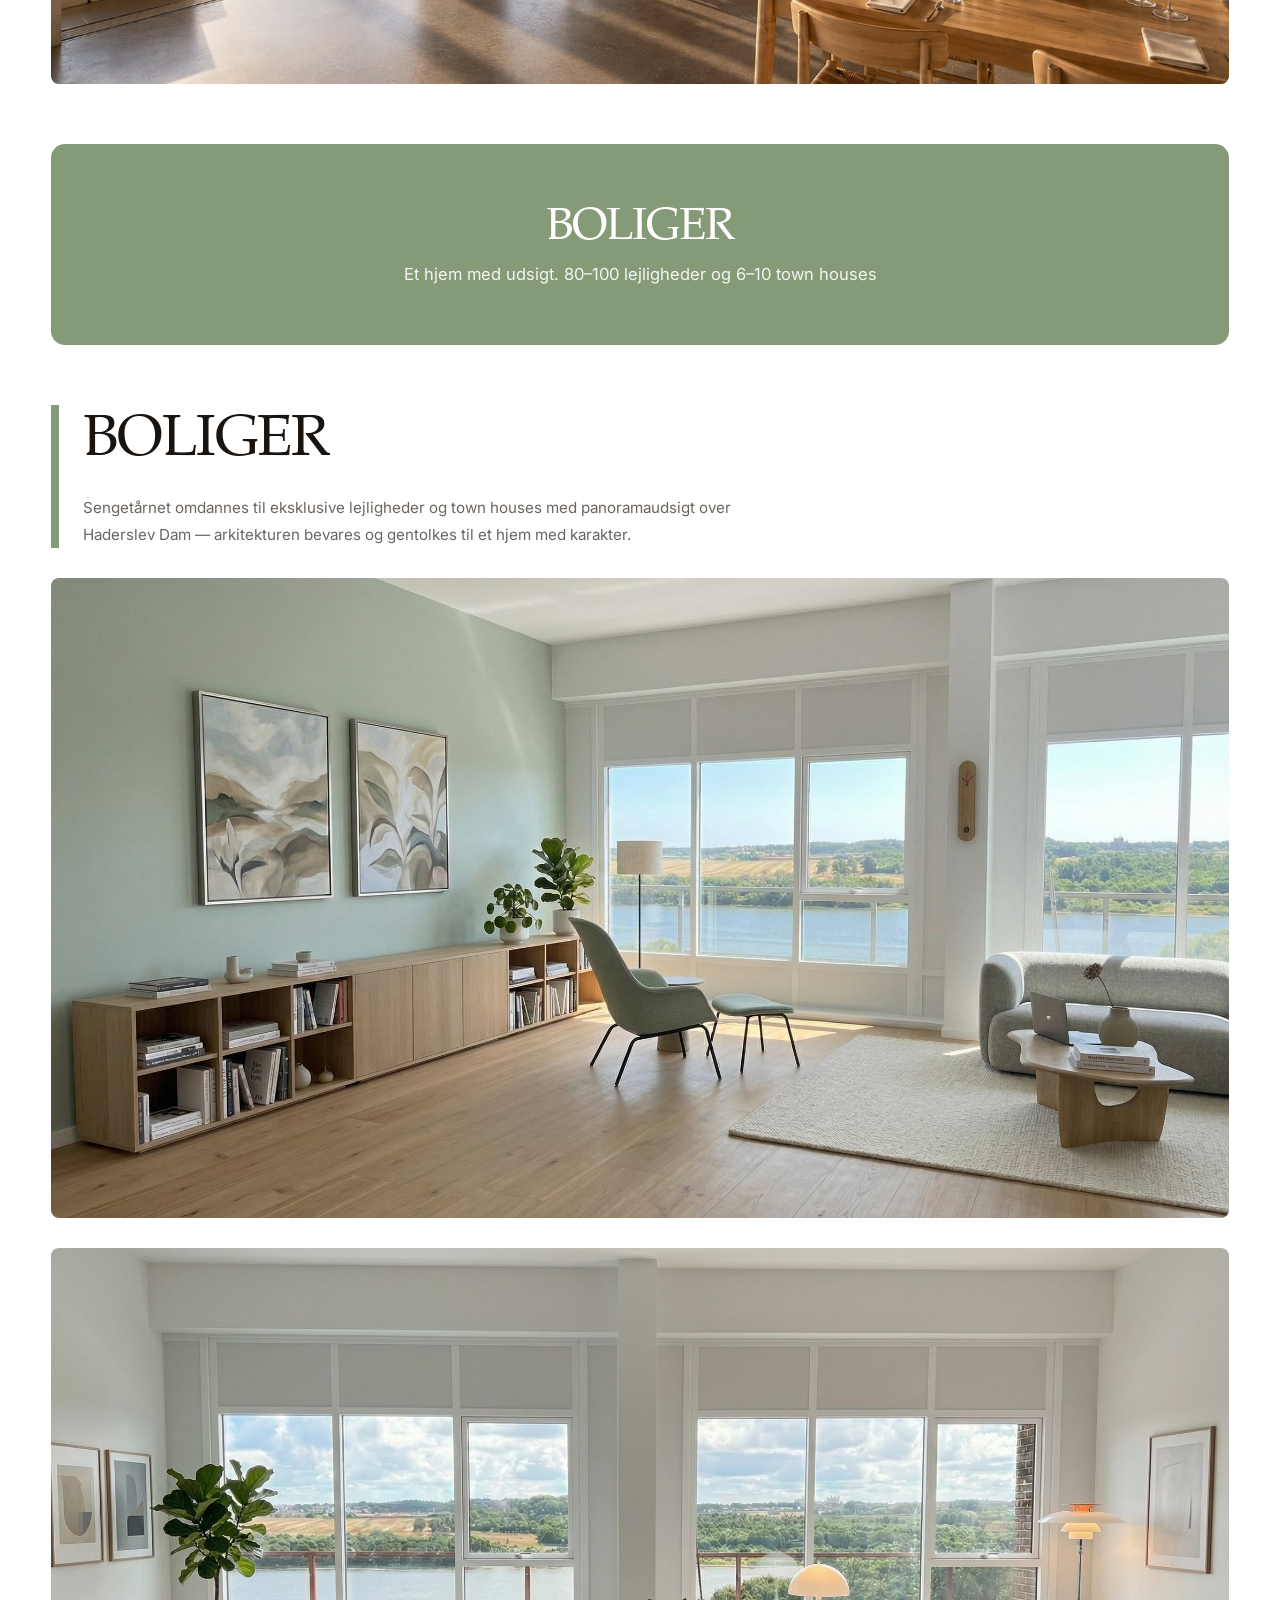
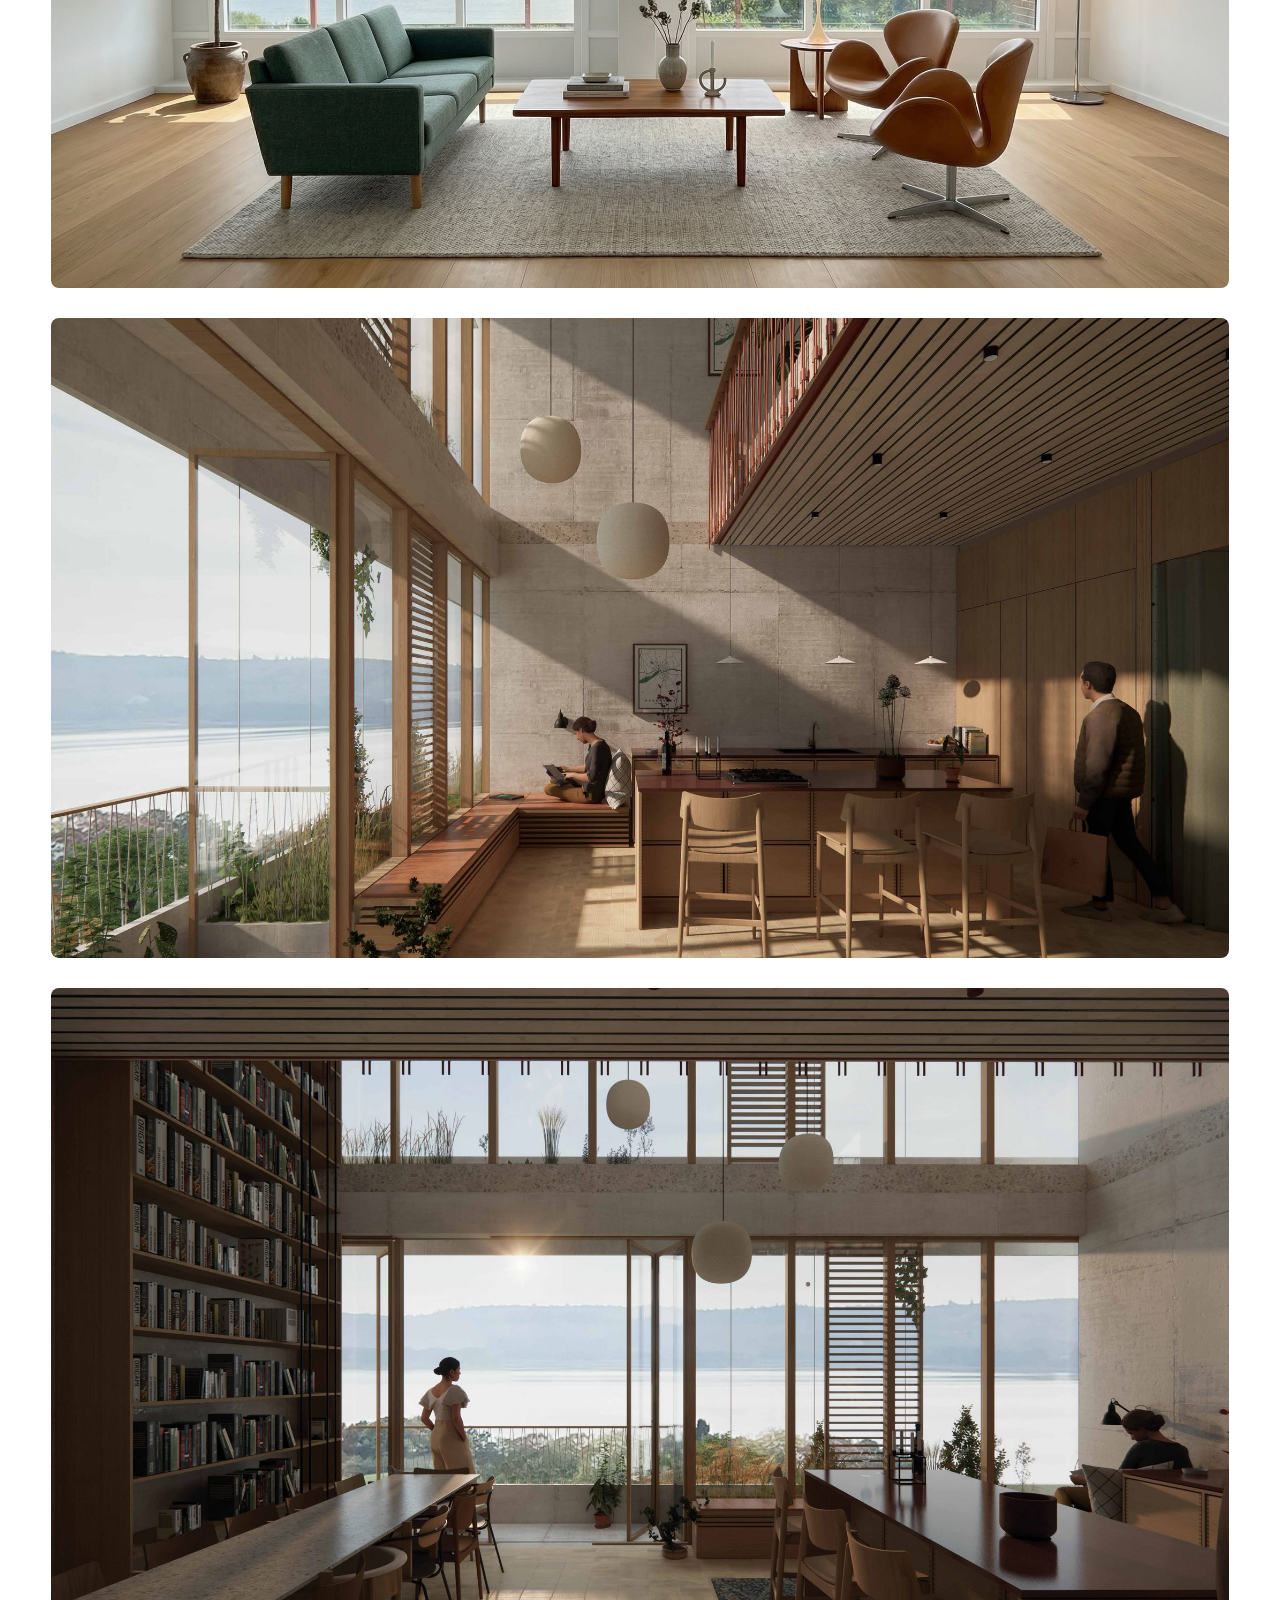
==== commit b478fa84: "feat: event section becomes single text block, signup closed notice Co-Authored-By: Claude Sonnet 5 " ====
--- a/index.html
+++ b/index.html
@@ -70,26 +70,13 @@
 
 <!-- EVENT: ÅBENT HUS — ARKITEKTURENS DAG — midlertidig, fjern efter 2026-10-05 (se docs/DECISIONS.md) -->
 <section class="section event-section" id="event">
-  <div class="container event-grid">
-    <div class="event-info reveal">
-      <div class="section-block">
-        <h2>ÅBENT HUS<br>ARKITEKTURENS DAG</h2>
-        <p class="event-date">Mandag den 5. oktober 2026 · kl. 16.30–18.00</p>
-        <p>Vær med når vi åbner dørene til Sengetårnet i det tidligere sygehus i Haderslev og viser projektet frem.</p>
-        <p><b>Alle som er tilmeldt på forhånd er velkomne.</b></p>
-        <p><b>Mødested:</b> P-pladsen, Camp West, Skallebækvej 17, 6100 Haderslev</p>
-        <p><b>Rundvisning i to hold</b> (ca. 30–40 minutter hver):</p>
-        <ul class="feature-list">
-          <li>1. hold — kl. 16.30</li>
-          <li>2. hold — kl. 17.15</li>
-        </ul>
-      </div>
-    </div>
+  <div class="container">
     <div class="section-block event-full reveal">
-      <h2>KAPACITETEN ER NÅET</h2>
-      <p><b>Der er nu over 500 tilmeldte til arrangementet, og vores kapacitet er nået.</b></p>
-      <p>Vi takker for den store interesse.</p>
-      <p>Hvis du fortsat er interesseret i at følge med og blive inviteret til fremtidige begivenheder, er du meget velkommen til at skrive til os på <a href="mailto:info@udsigten.dk">info@udsigten.dk</a>.</p>
+      <h2>ÅBENT HUS<br>ARKITEKTURENS DAG</h2>
+      <p class="event-date">Mandag den 5. oktober 2026 · kl. 16.30–18.00</p>
+      <p>Vær med når vi åbner dørene til Sengetårnet i det tidligere sygehus i Haderslev og viser projektet frem.</p>
+      <p class="event-highlight"><b>Tilmeldingen er nu lukket, og vi er meget glade for, at mere end 500 har tilmeldt sig arrangementet.</b></p>
+      <p>Der kommer et nyhedsbrev med mere information om både arrangementet og Udsigten. Hvis du ønsker at se mere og modtage fremtidig information om Udsigten, er du meget velkommen til at skrive til os på <a href="mailto:info@udsigten.dk">info@udsigten.dk</a>.</p>
     </div>
   </div>
 </section>
--- a/style.css
+++ b/style.css
@@ -524,19 +524,16 @@
 }
 
 /* ========== EVENT (Arkitekturens Dag) — midlertidig, fjern efter 2026-10-05 ========== */
-.event-grid {
-  display: grid;
-  grid-template-columns: 1fr 1fr;
-  gap: clamp(32px, 5vw, 90px);
-  align-items: start;
-}
-
-.event-info p,
 .event-full p { margin-top: 18px; }
 
 .event-date {
   font-weight: 600;
   color: var(--text);
+}
+
+.event-highlight {
+  font-size: 1.25rem;
+  line-height: 1.4;
 }
 
 /* ========== VISION ========== */
@@ -976,10 +973,6 @@
   .split,
   .status-grid,
   .kontakt-grid,
-  .event-grid {
-    grid-template-columns: 1fr;
-  }
-
   .vision-image {
     min-height: 360px;
     order: -1;
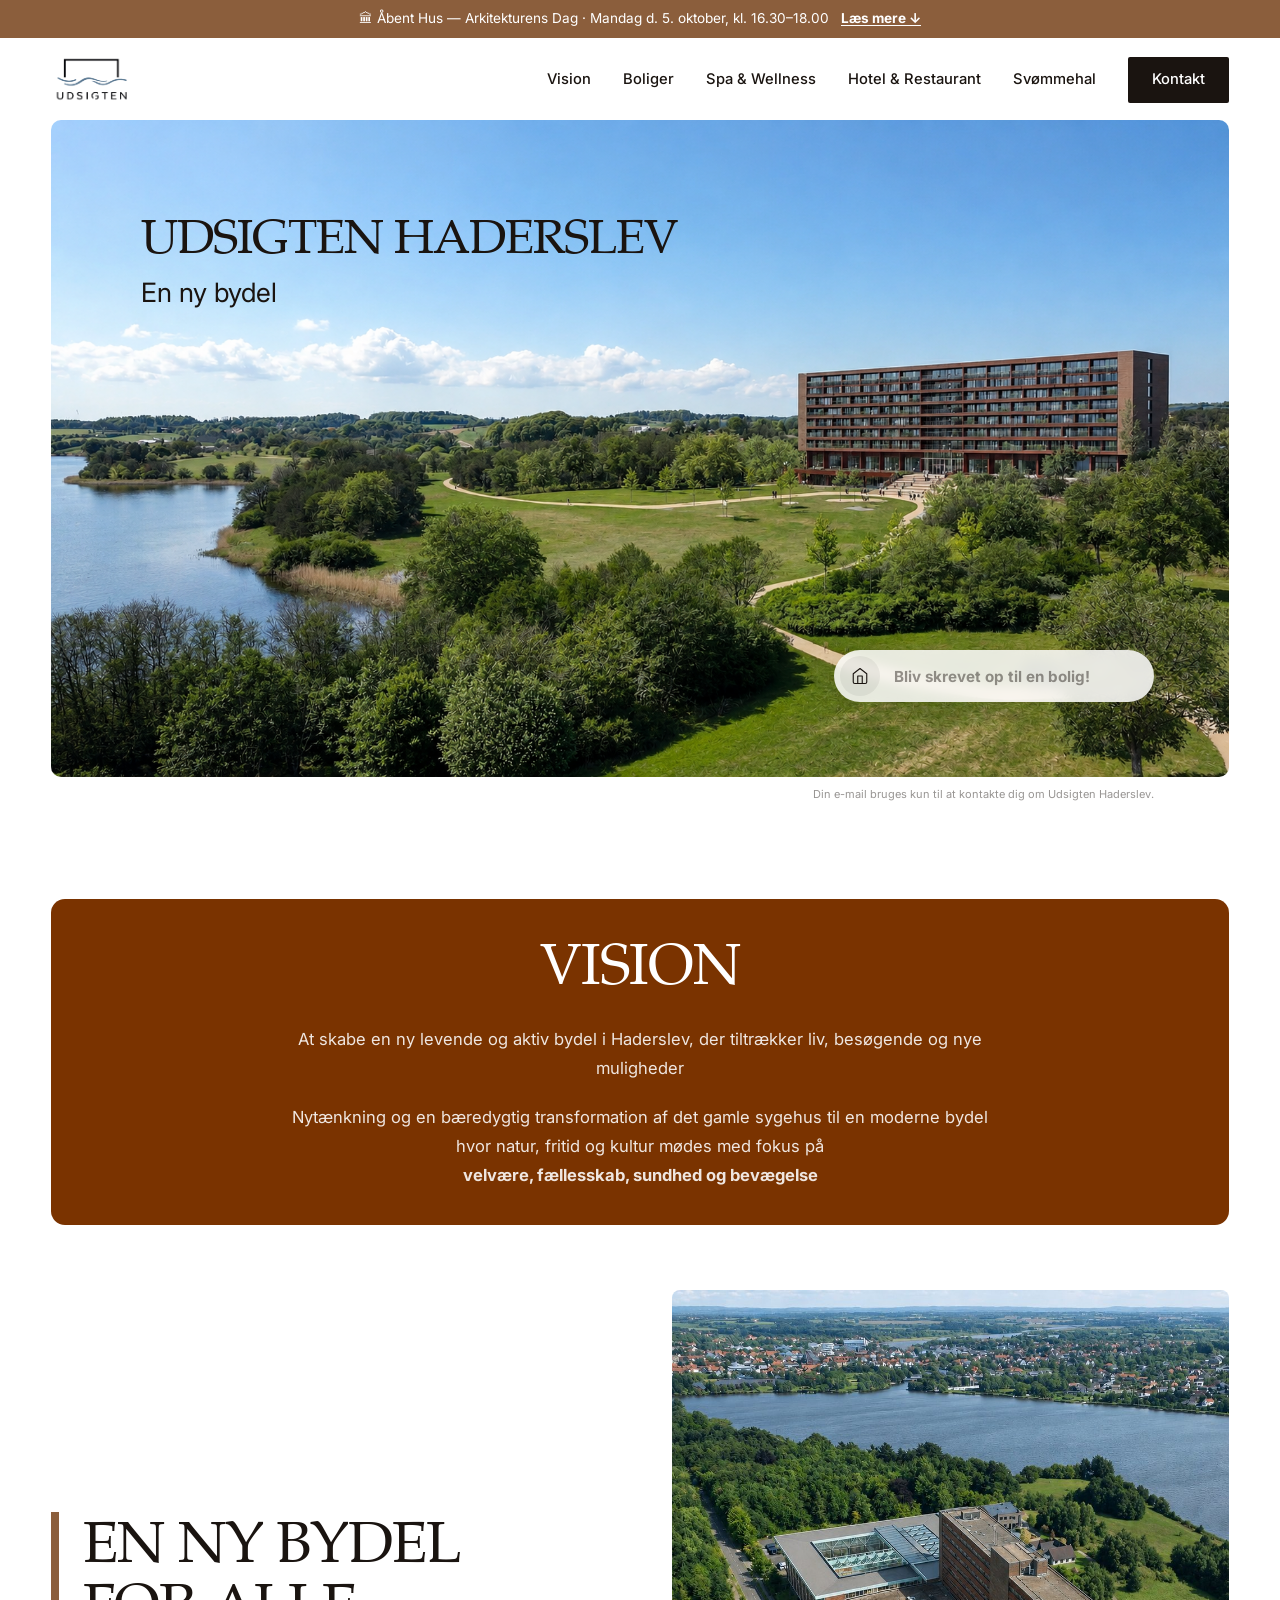
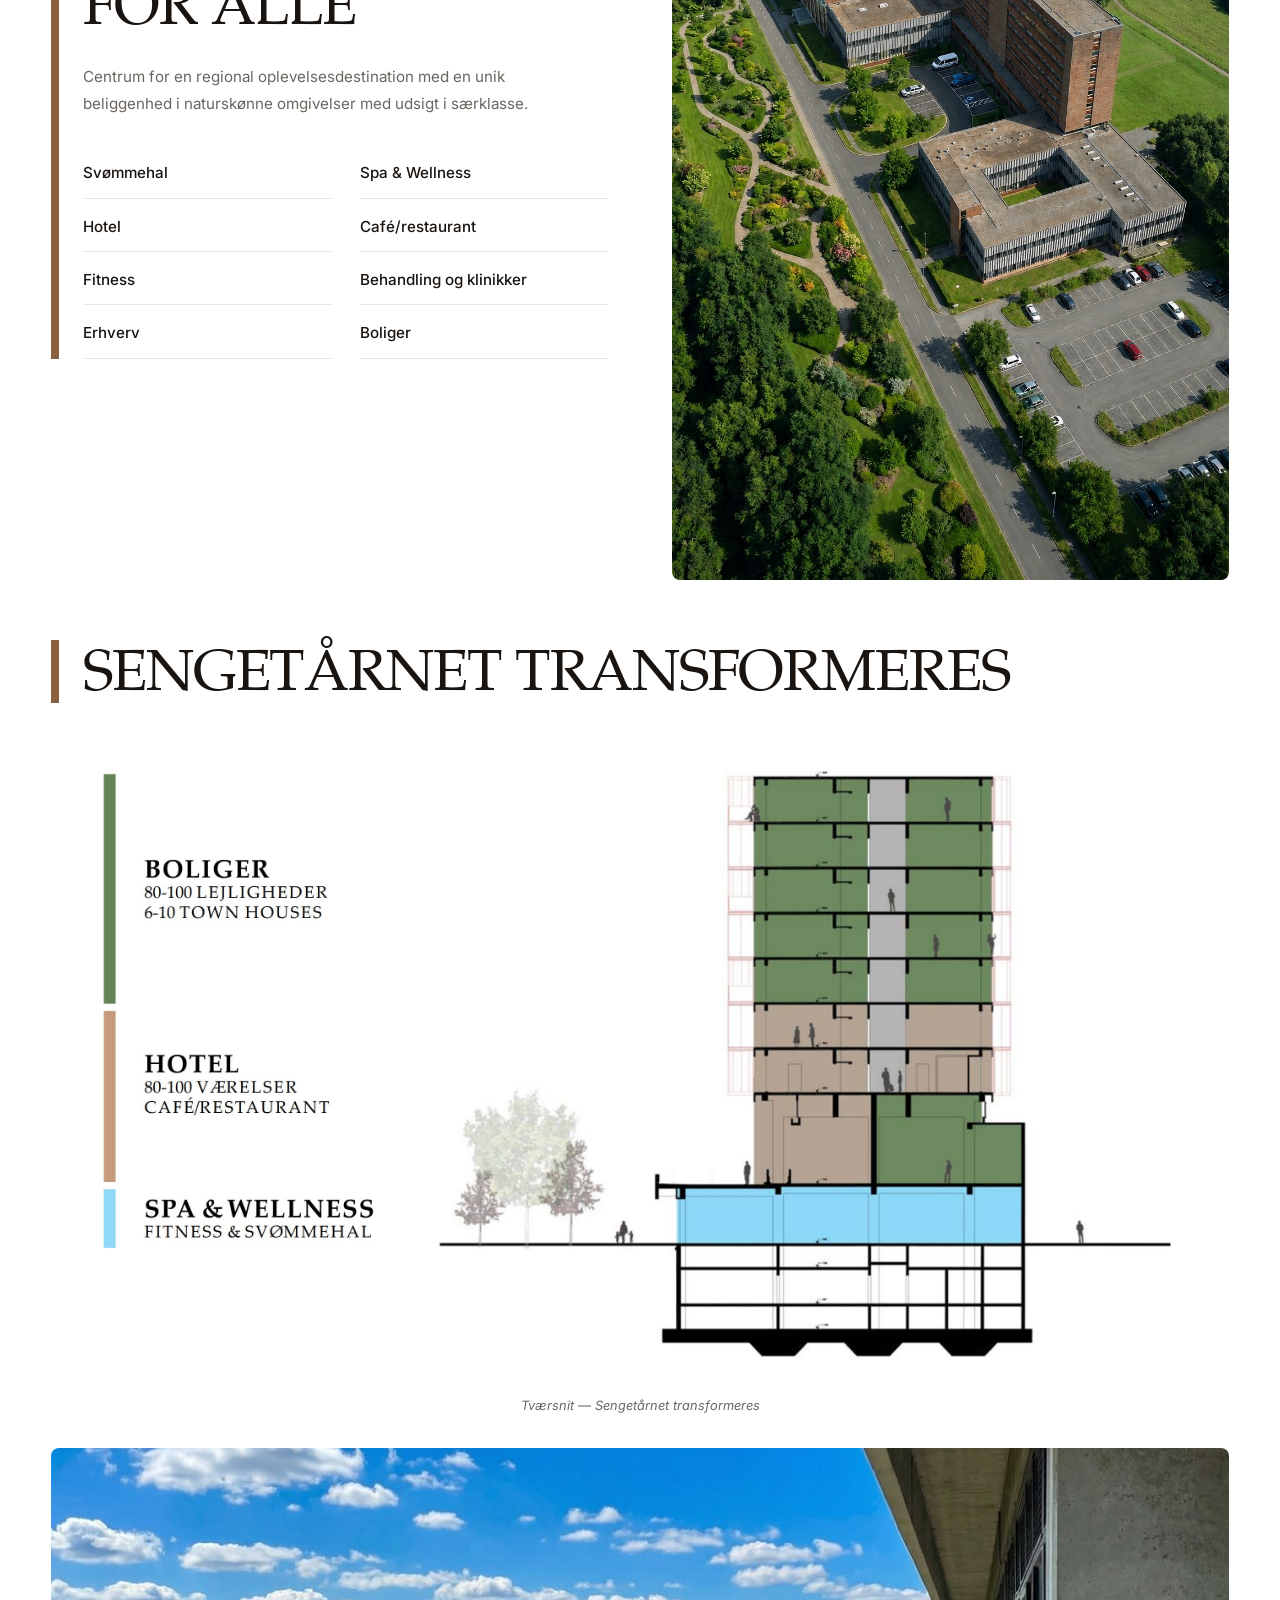
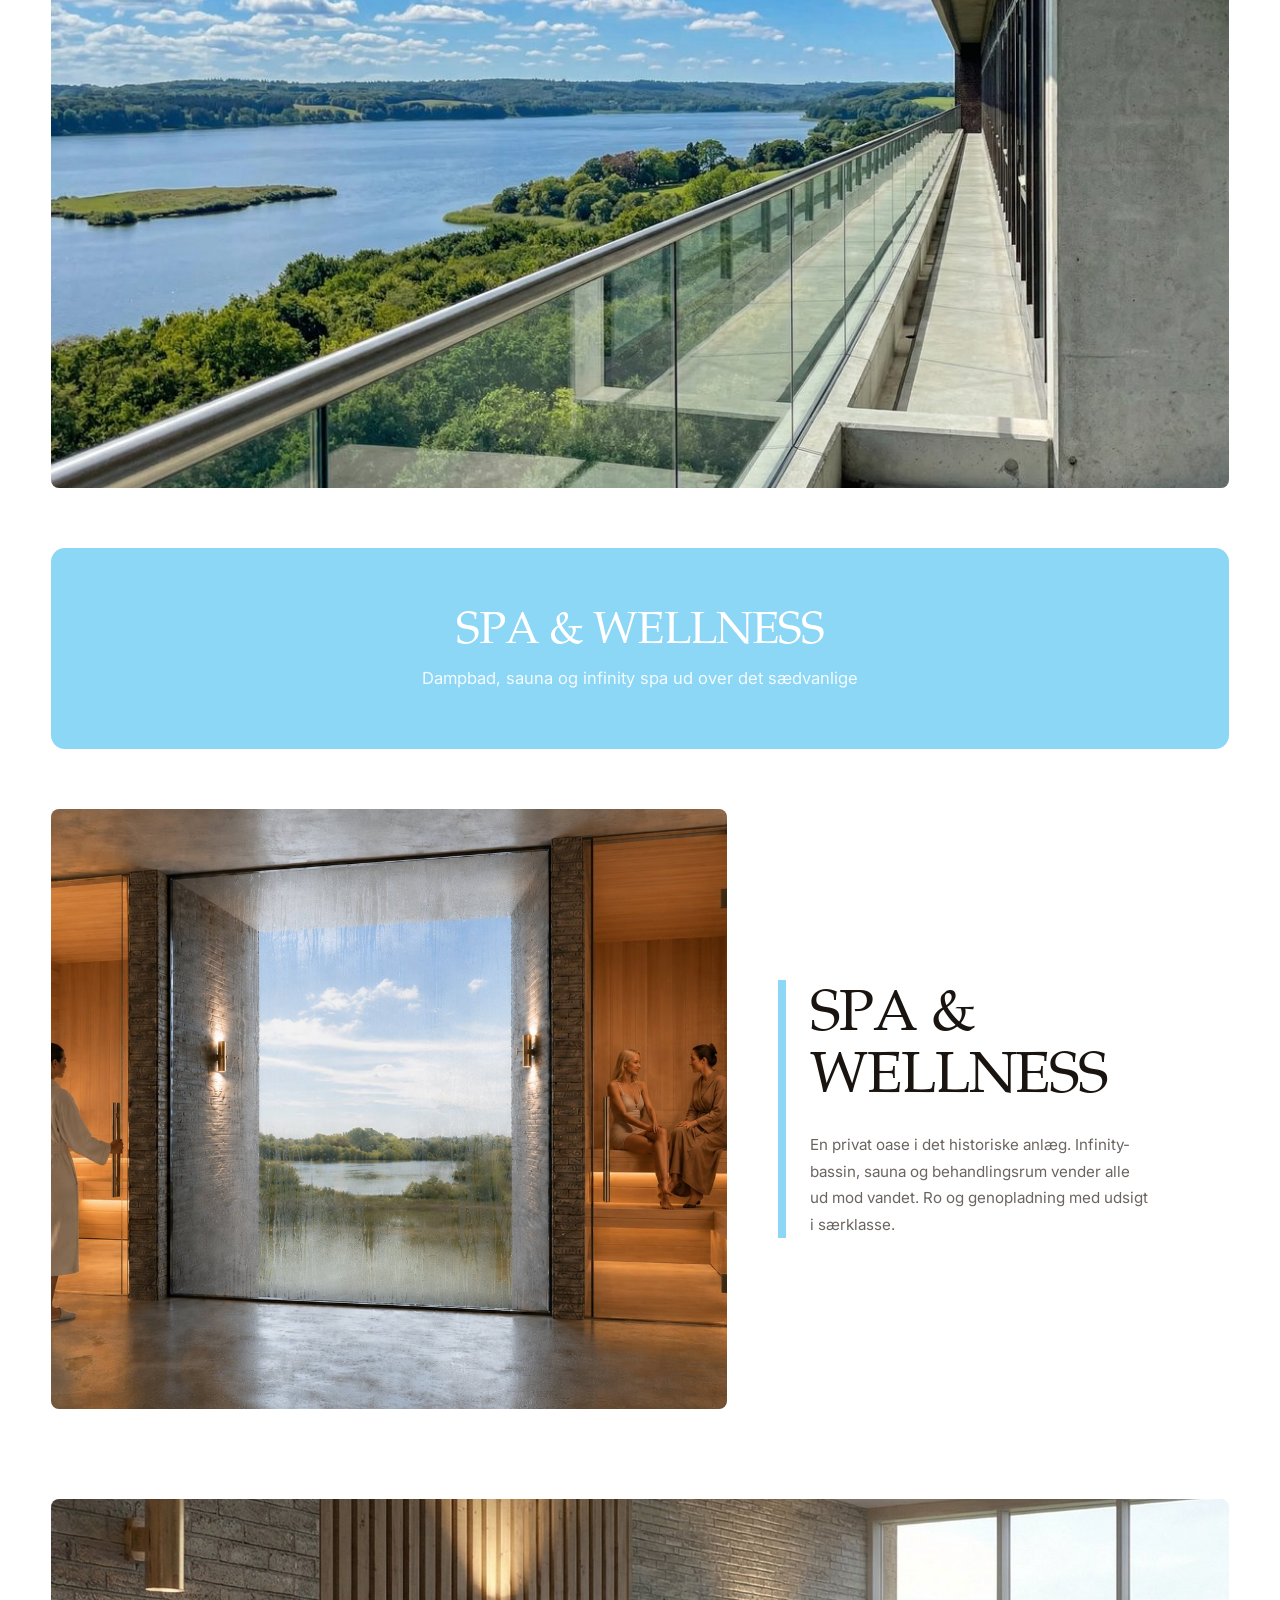
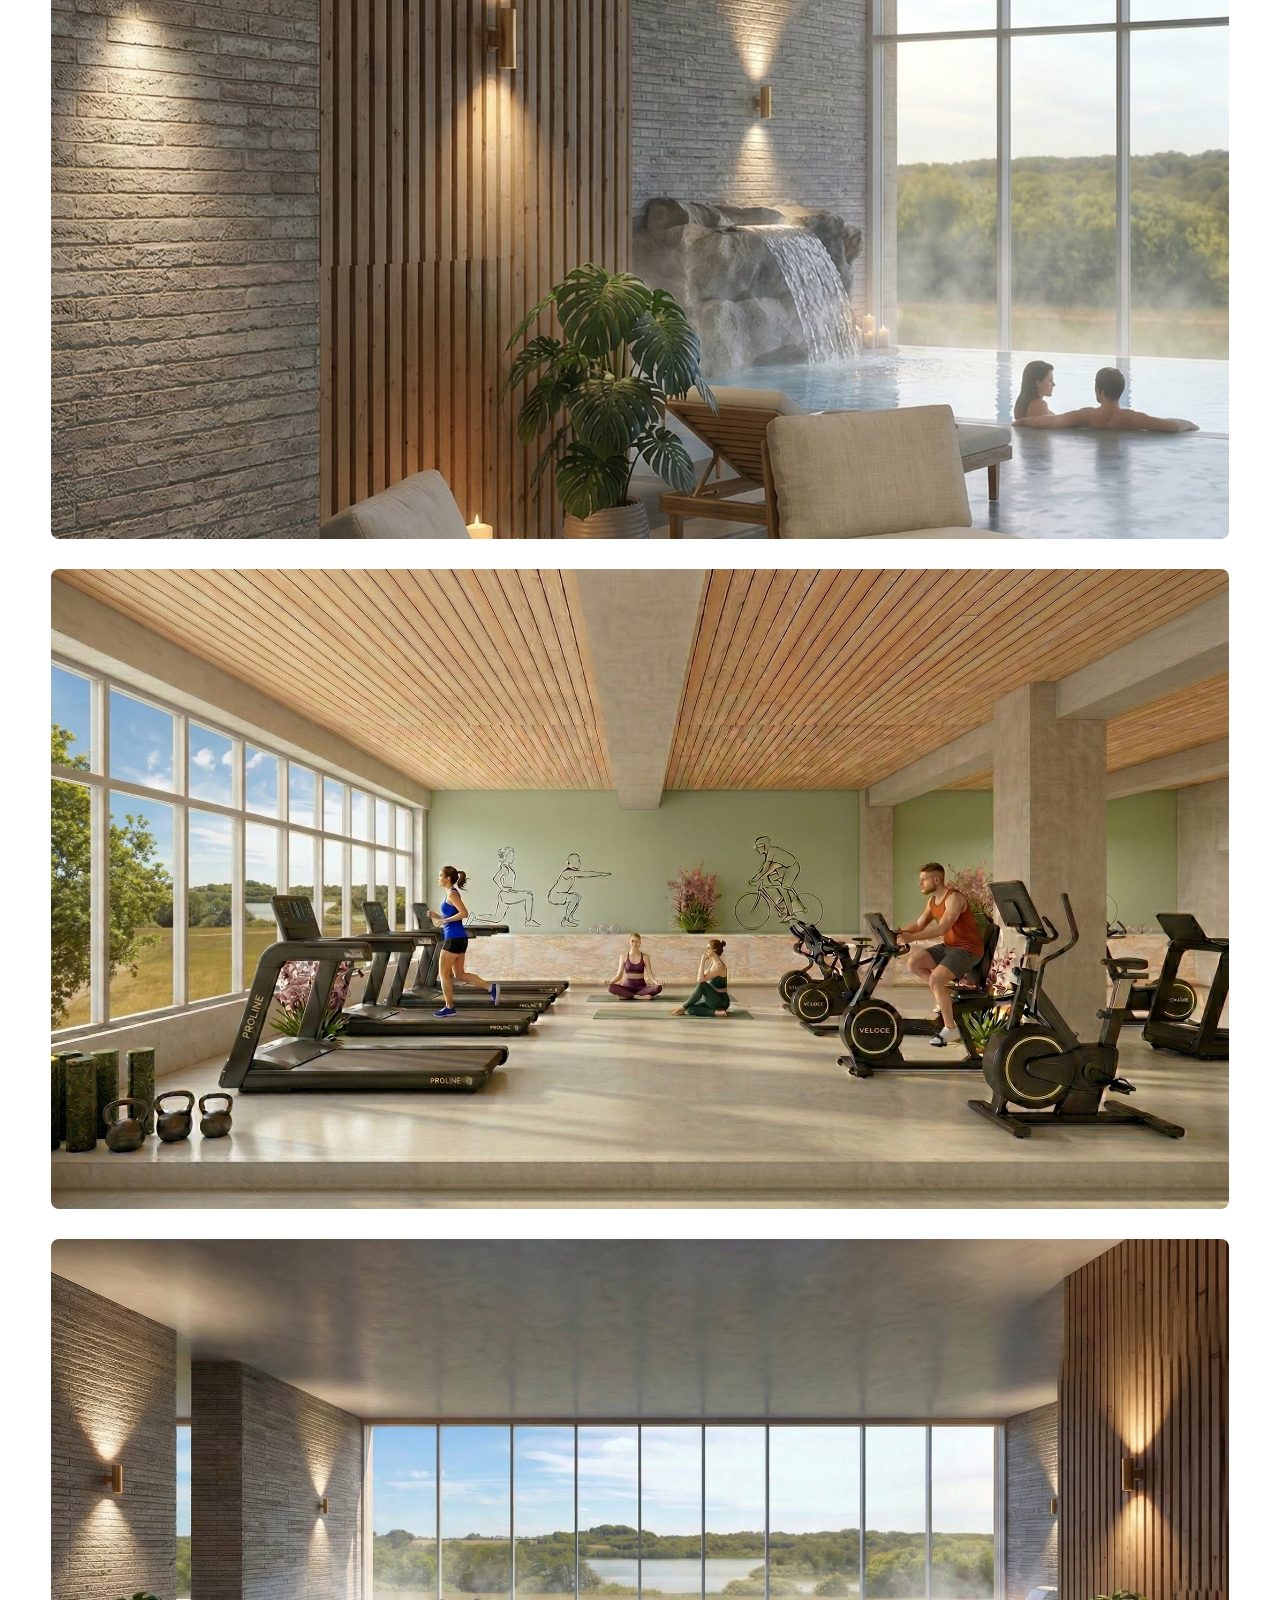
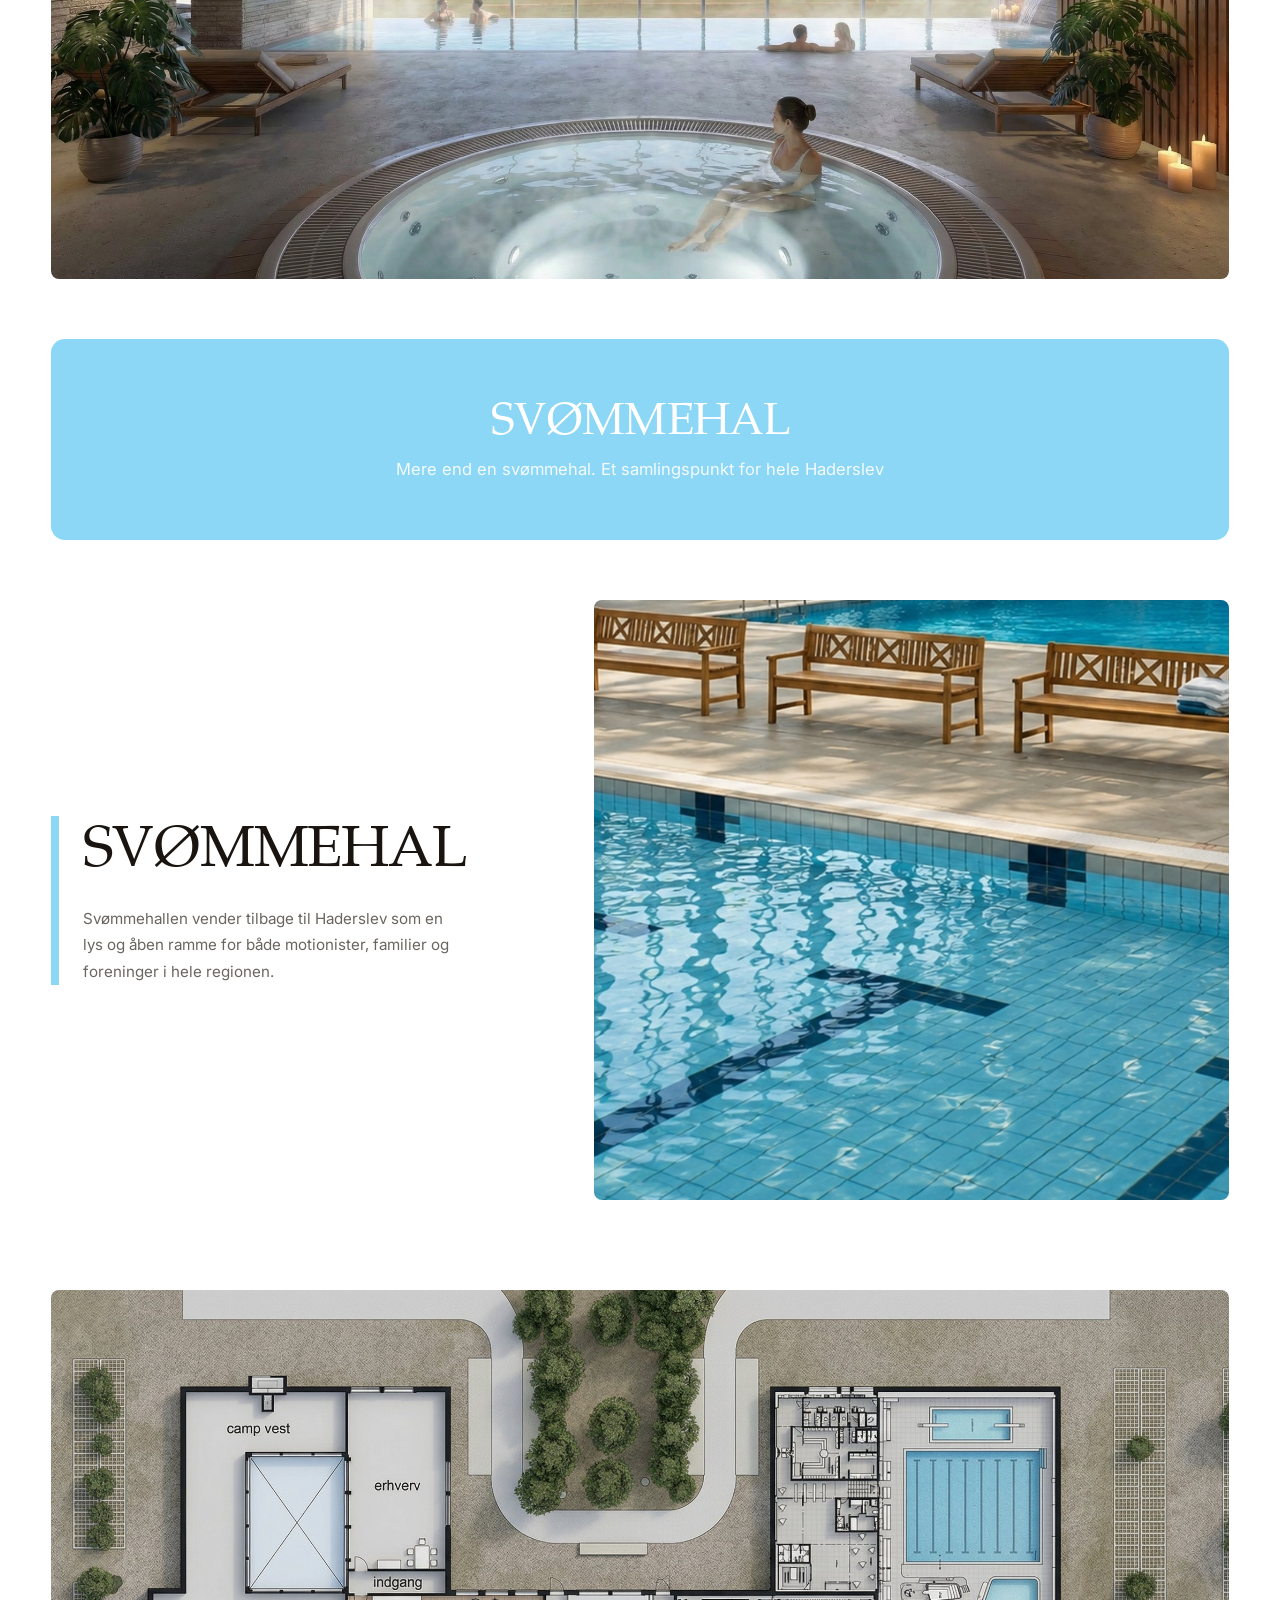
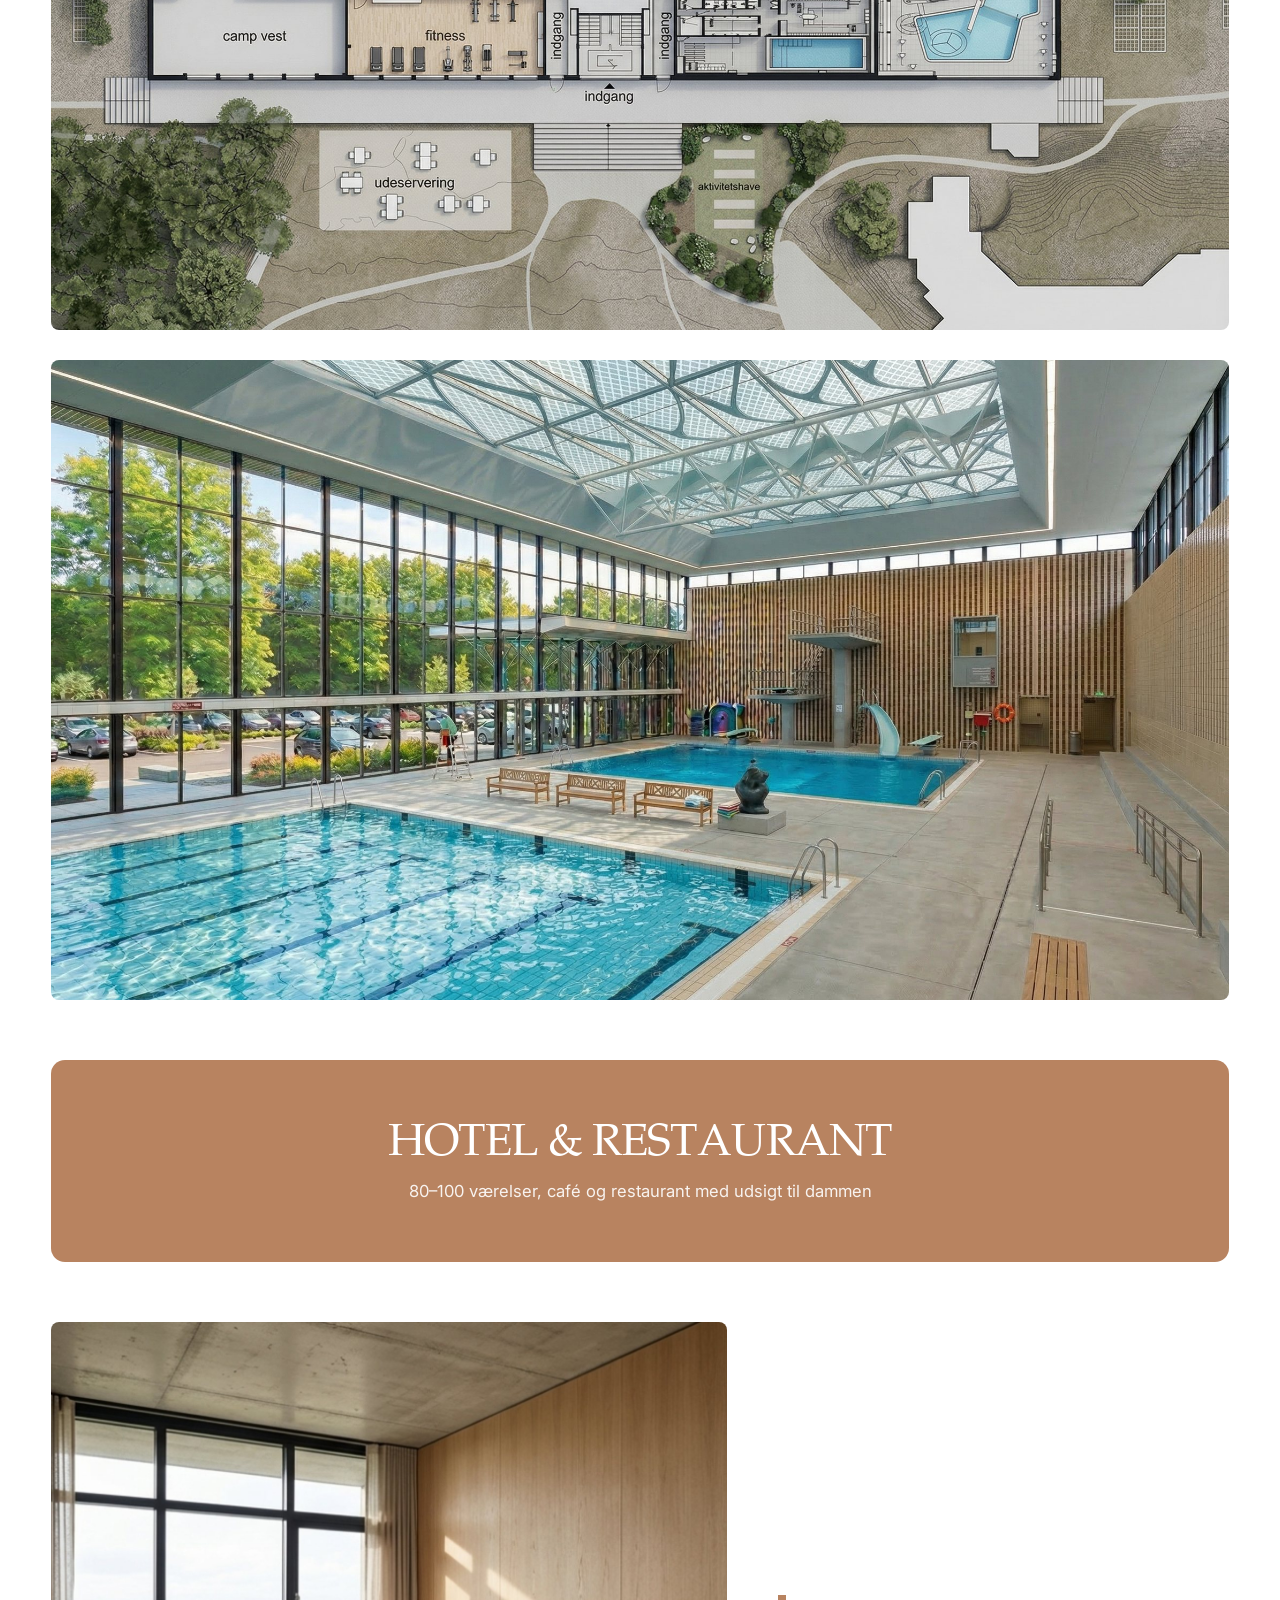
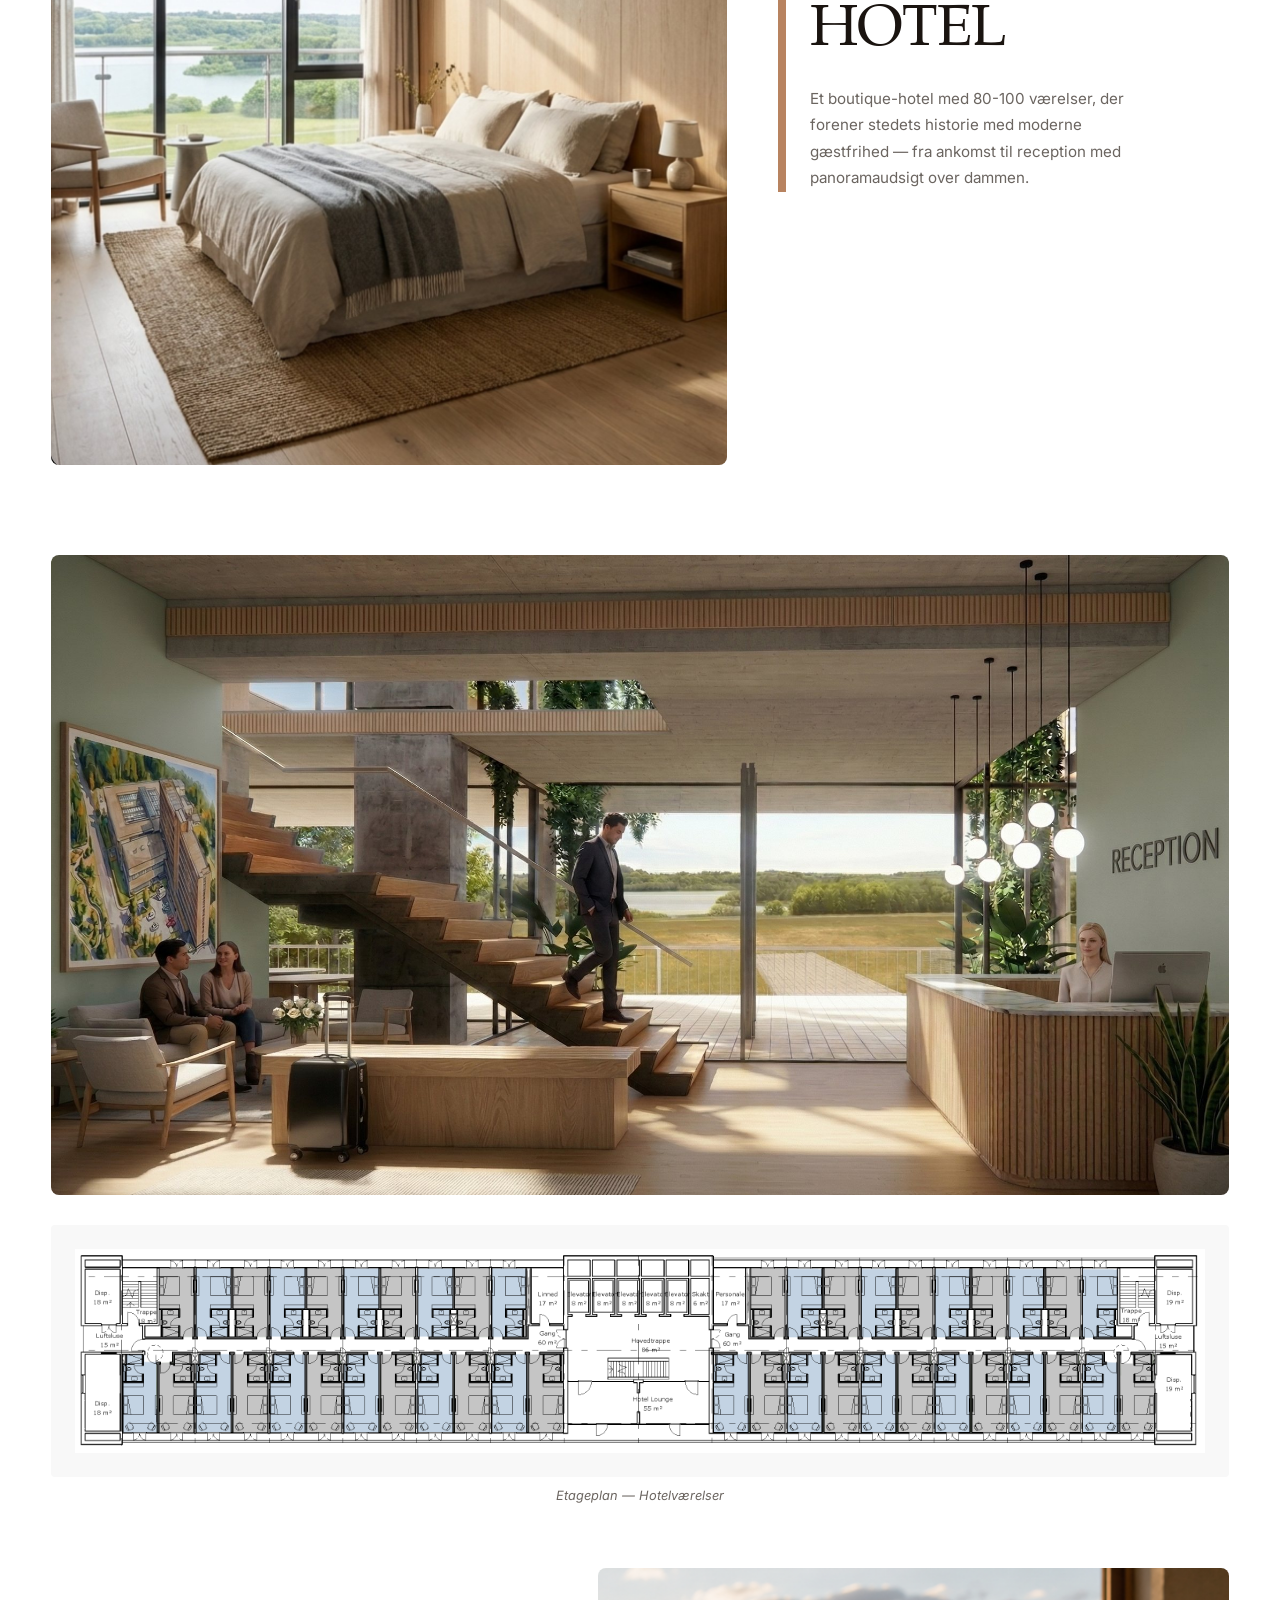
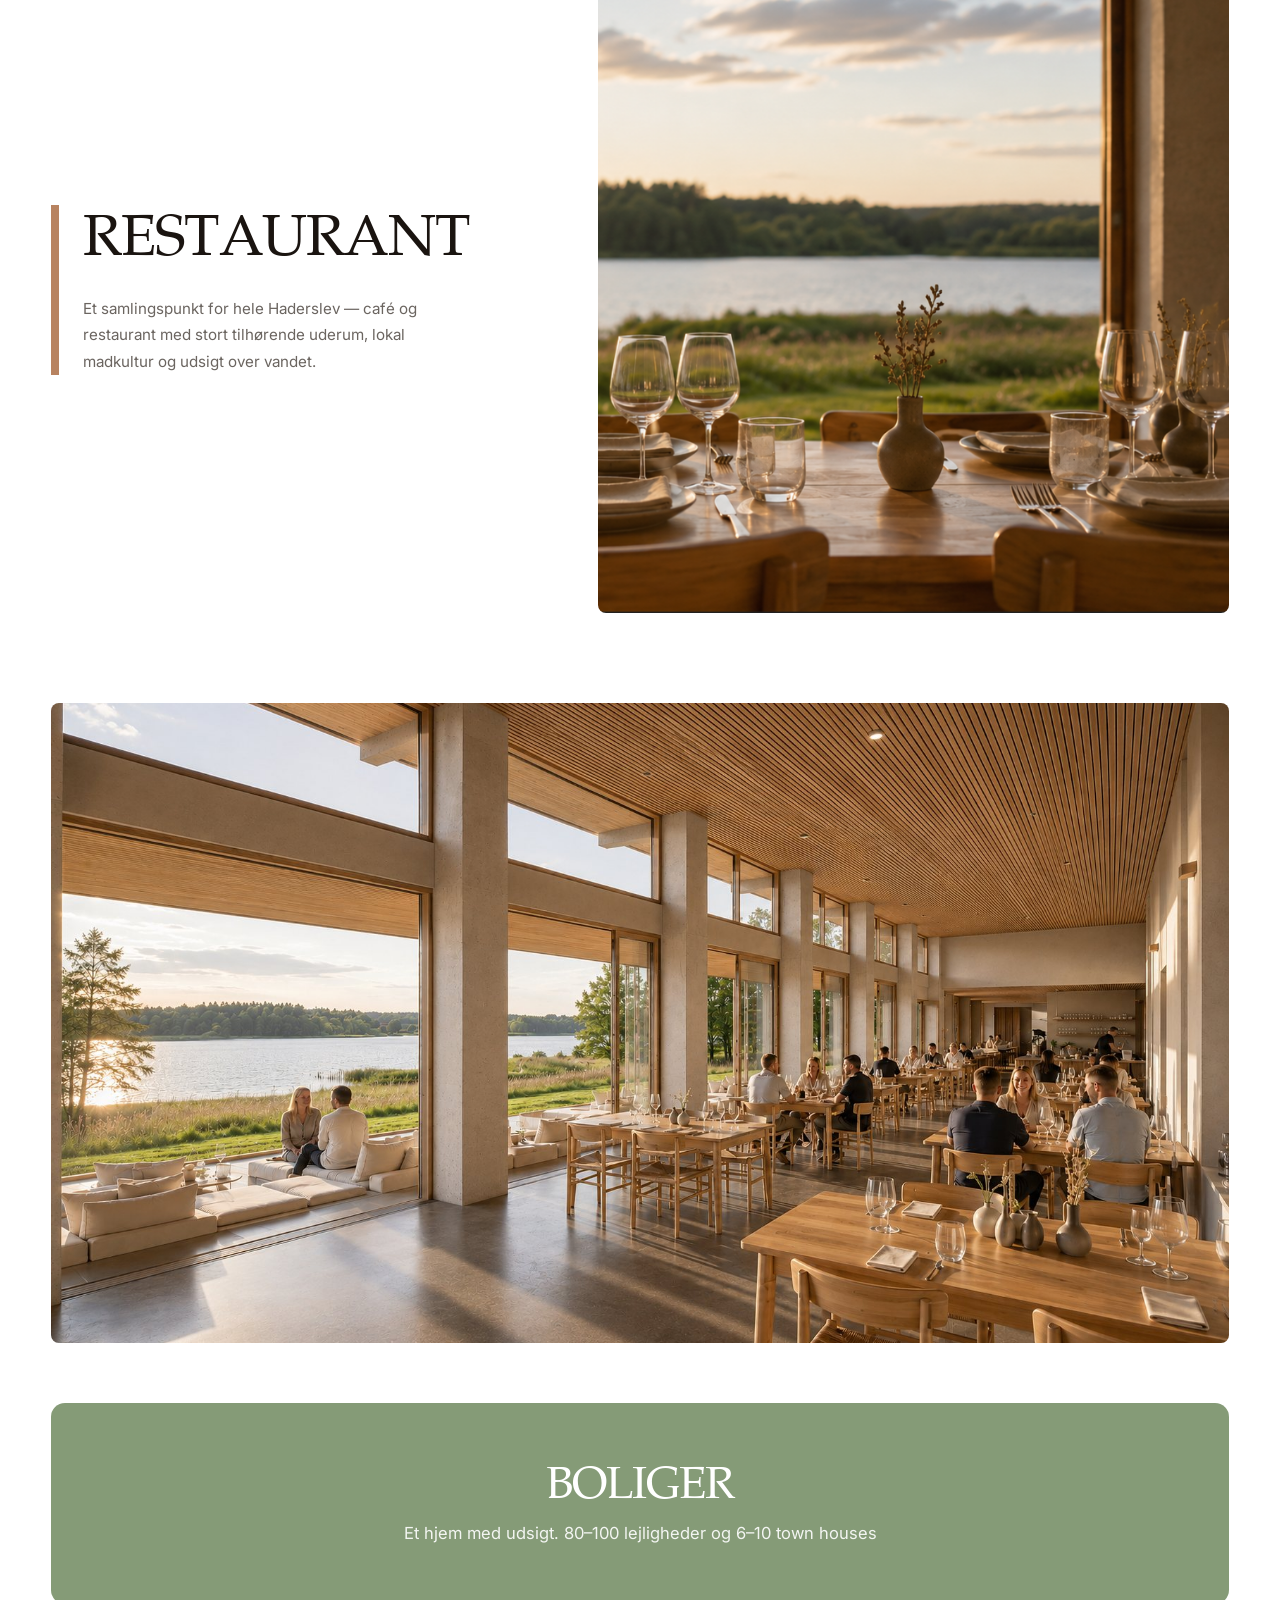
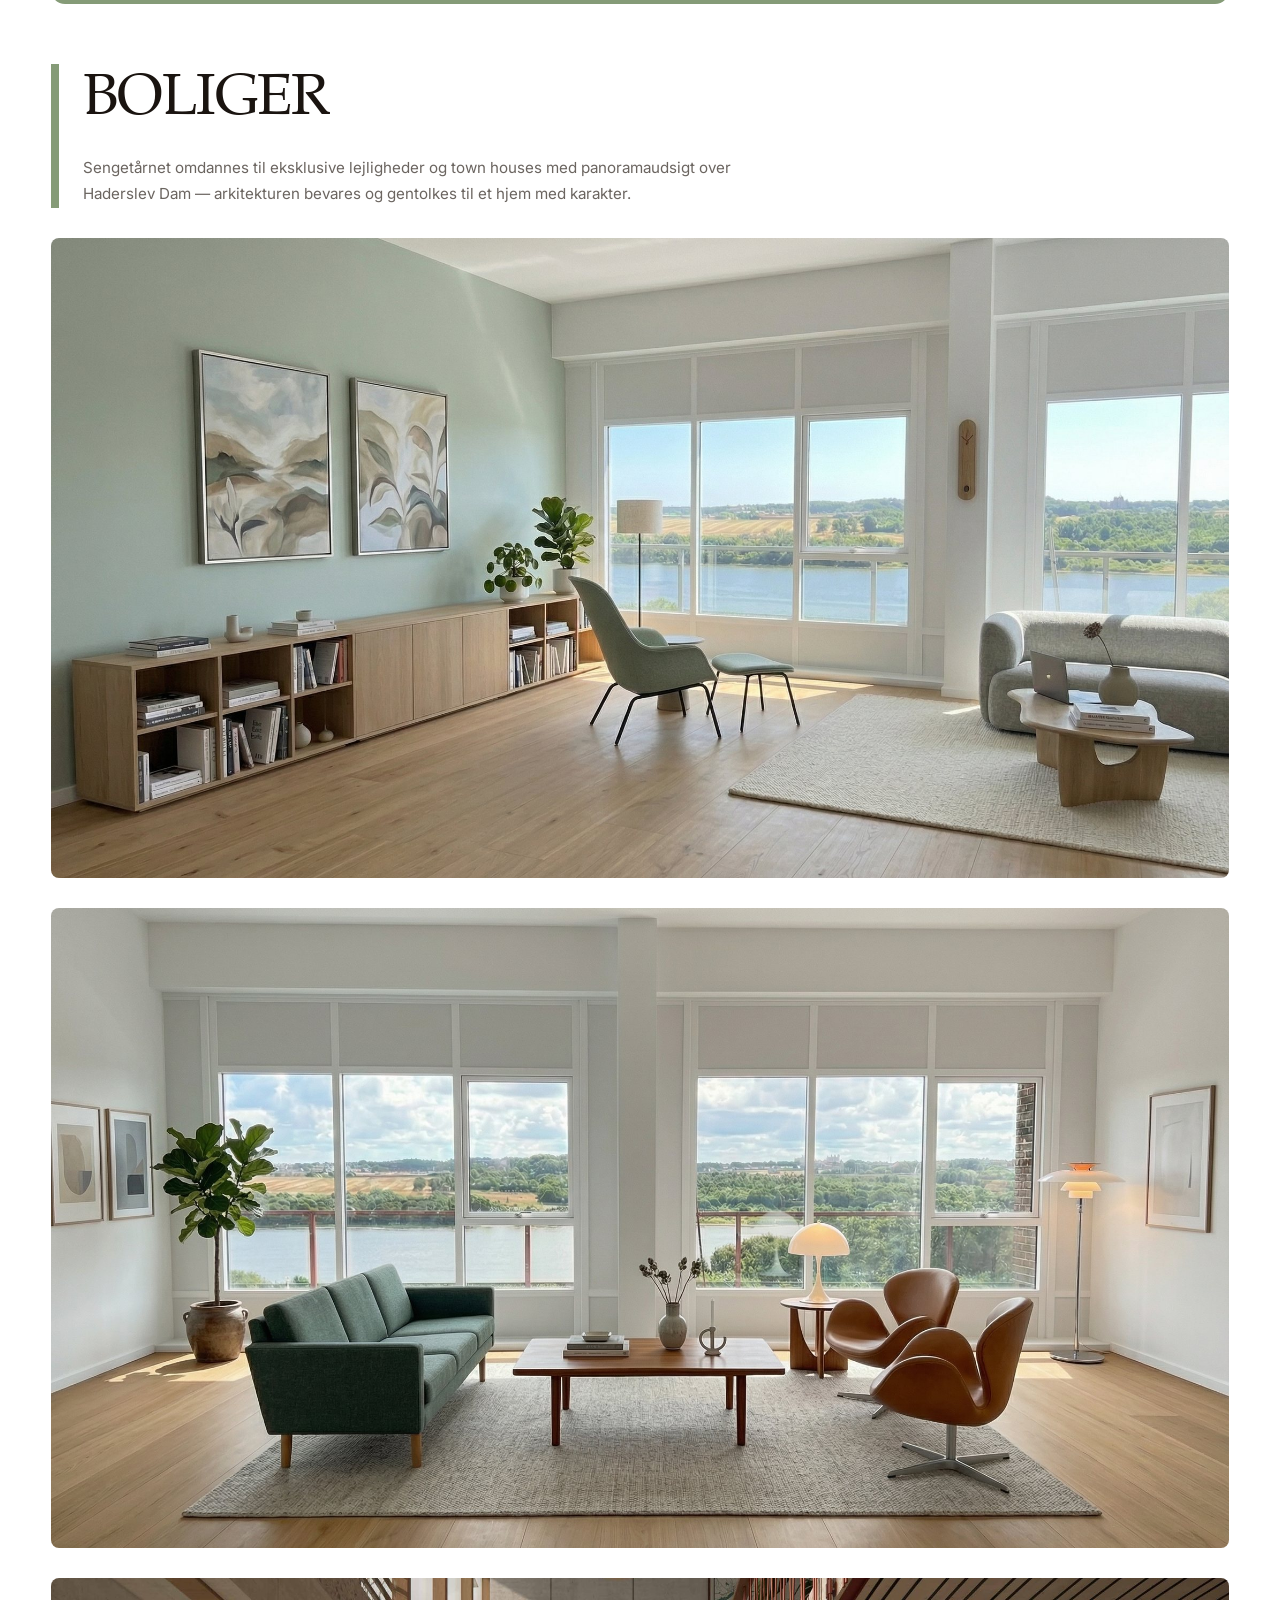
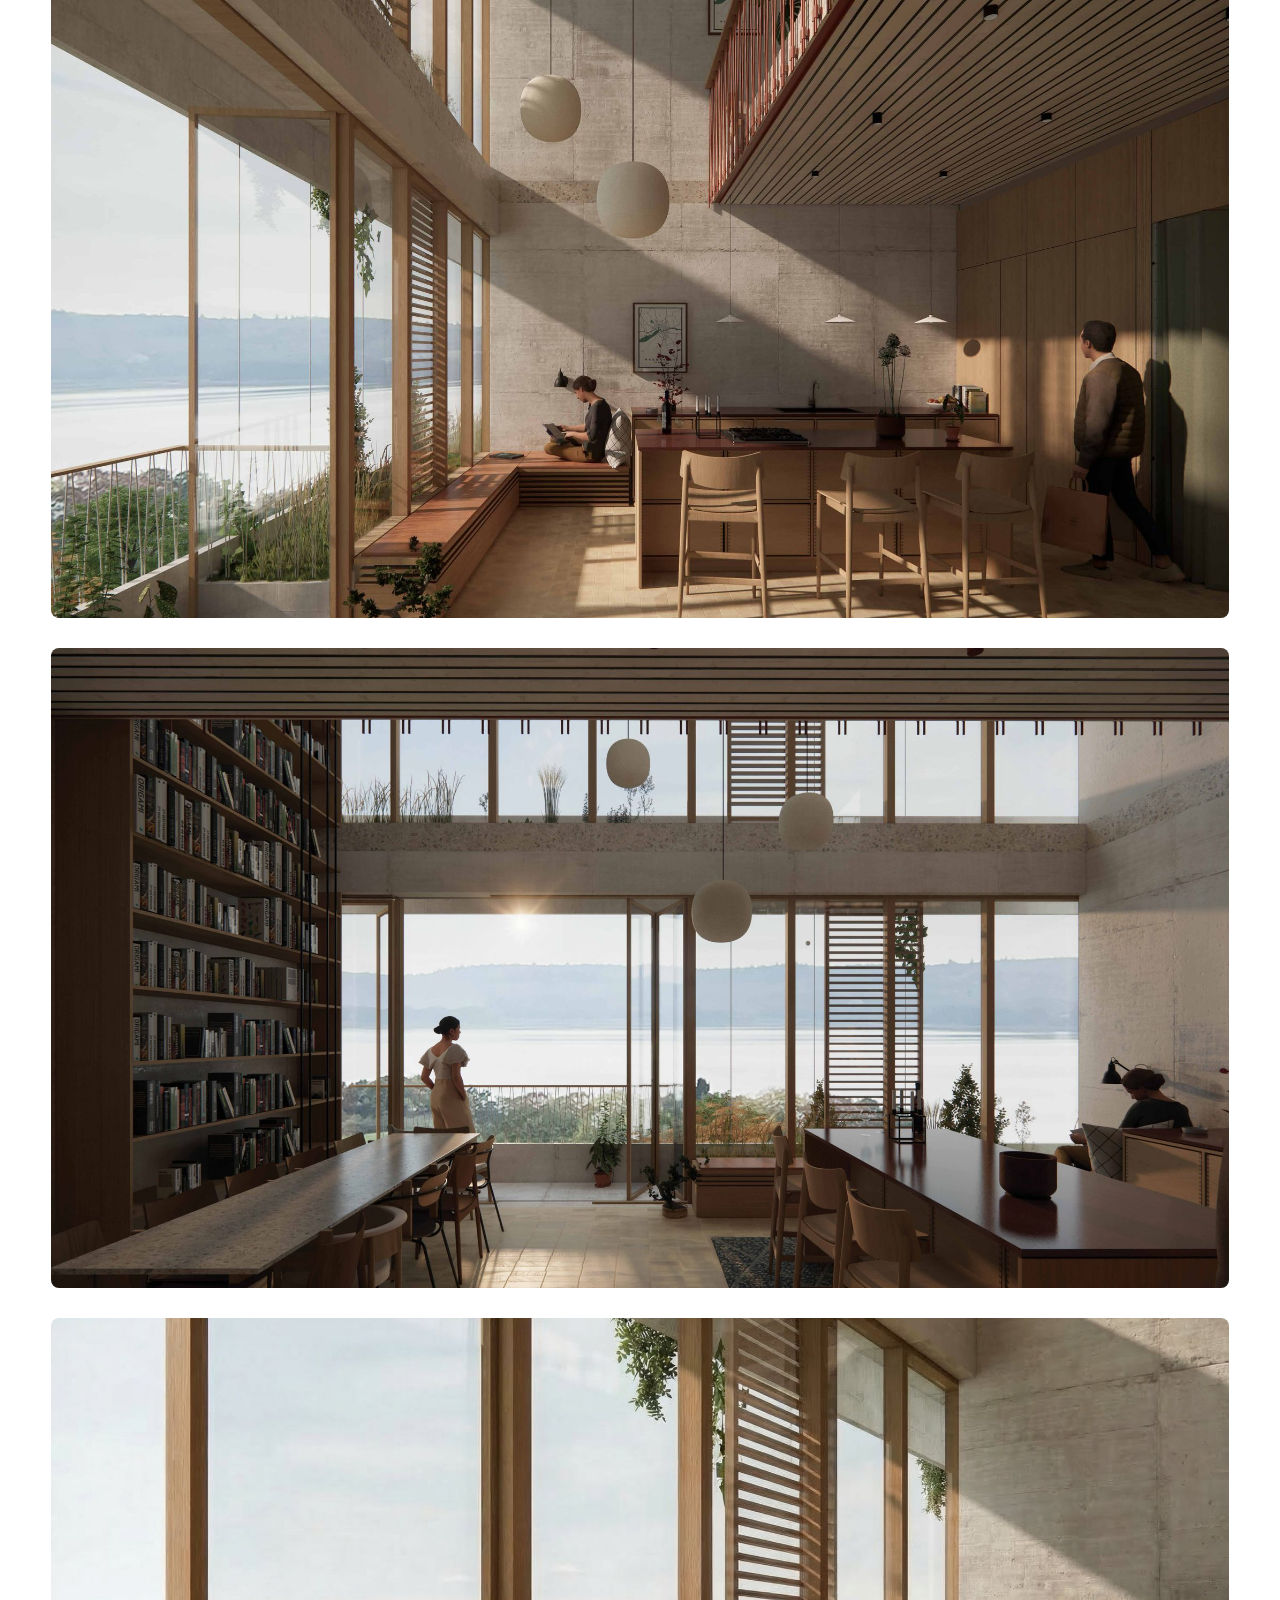
==== commit 2591ad1f: "feat: event box opens from banner, centered text with highlighted count Co-Authored-By: Claude Sonne" ====
--- a/index.html
+++ b/index.html
@@ -71,12 +71,12 @@
 <!-- EVENT: ÅBENT HUS — ARKITEKTURENS DAG — midlertidig, fjern efter 2026-10-05 (se docs/DECISIONS.md) -->
 <section class="section event-section" id="event">
   <div class="container">
-    <div class="section-block event-full reveal">
+    <div class="section-block event-full">
       <h2>ÅBENT HUS<br>ARKITEKTURENS DAG</h2>
       <p class="event-date">Mandag den 5. oktober 2026 · kl. 16.30–18.00</p>
       <p>Vær med når vi åbner dørene til Sengetårnet i det tidligere sygehus i Haderslev og viser projektet frem.</p>
-      <p class="event-highlight"><b>Tilmeldingen er nu lukket, og vi er meget glade for, at mere end 500 har tilmeldt sig arrangementet.</b></p>
-      <p>Der kommer et nyhedsbrev med mere information om både arrangementet og Udsigten. Hvis du ønsker at se mere og modtage fremtidig information om Udsigten, er du meget velkommen til at skrive til os på <a href="mailto:info@udsigten.dk">info@udsigten.dk</a>.</p>
+      <p class="event-highlight">Tilmeldingen er nu lukket.<br>Vi er meget glade for, at<br><span class="event-count">mere end 500</span><br>har tilmeldt sig arrangementet.</p>
+      <p>Der kommer et nyhedsbrev med mere information om både arrangementet og Udsigten.<br>Hvis du ønsker at se mere og modtage fremtidig information om Udsigten, er du meget velkommen til at skrive til os på<br><a href="mailto:info@udsigten.dk">info@udsigten.dk</a>.</p>
     </div>
   </div>
 </section>
@@ -389,6 +389,15 @@
 }, {threshold: 0.08});
 document.querySelectorAll('.reveal').forEach(el => observer.observe(el));
 
+// Event-banner: viser/skjuler Åbent Hus-boksen (midlertidig)
+const eventBanner = document.getElementById('eventBanner');
+const eventBox = document.querySelector('.event-full');
+eventBanner.addEventListener('click', e => {
+  e.preventDefault();
+  const isOpen = eventBox.classList.toggle('is-open');
+  if (isOpen) eventBox.scrollIntoView({behavior: 'smooth', block: 'center'});
+});
+
 // Hero tilmeldingsfelt: dynamisk placeholder + send-ikon ved gyldig e-mail
 const heroSignupInput = document.getElementById('heroSignupInput');
 const heroSignupSend = document.getElementById('heroSignupSend');
--- a/style.css
+++ b/style.css
@@ -524,6 +524,13 @@
 }
 
 /* ========== EVENT (Arkitekturens Dag) — midlertidig, fjern efter 2026-10-05 ========== */
+.event-full {
+  display: none;
+  text-align: center;
+}
+
+.event-full.is-open { display: block; }
+
 .event-full p { margin-top: 18px; }
 
 .event-date {
@@ -532,8 +539,17 @@
 }
 
 .event-highlight {
-  font-size: 1.25rem;
-  line-height: 1.4;
+  font-size: 1.2rem;
+  line-height: 1.5;
+}
+
+.event-count {
+  font-size: 2rem;
+  font-weight: 700;
+  color: var(--accent);
+  text-decoration: underline;
+  text-decoration-thickness: 3px;
+  text-underline-offset: 6px;
 }
 
 /* ========== VISION ========== */
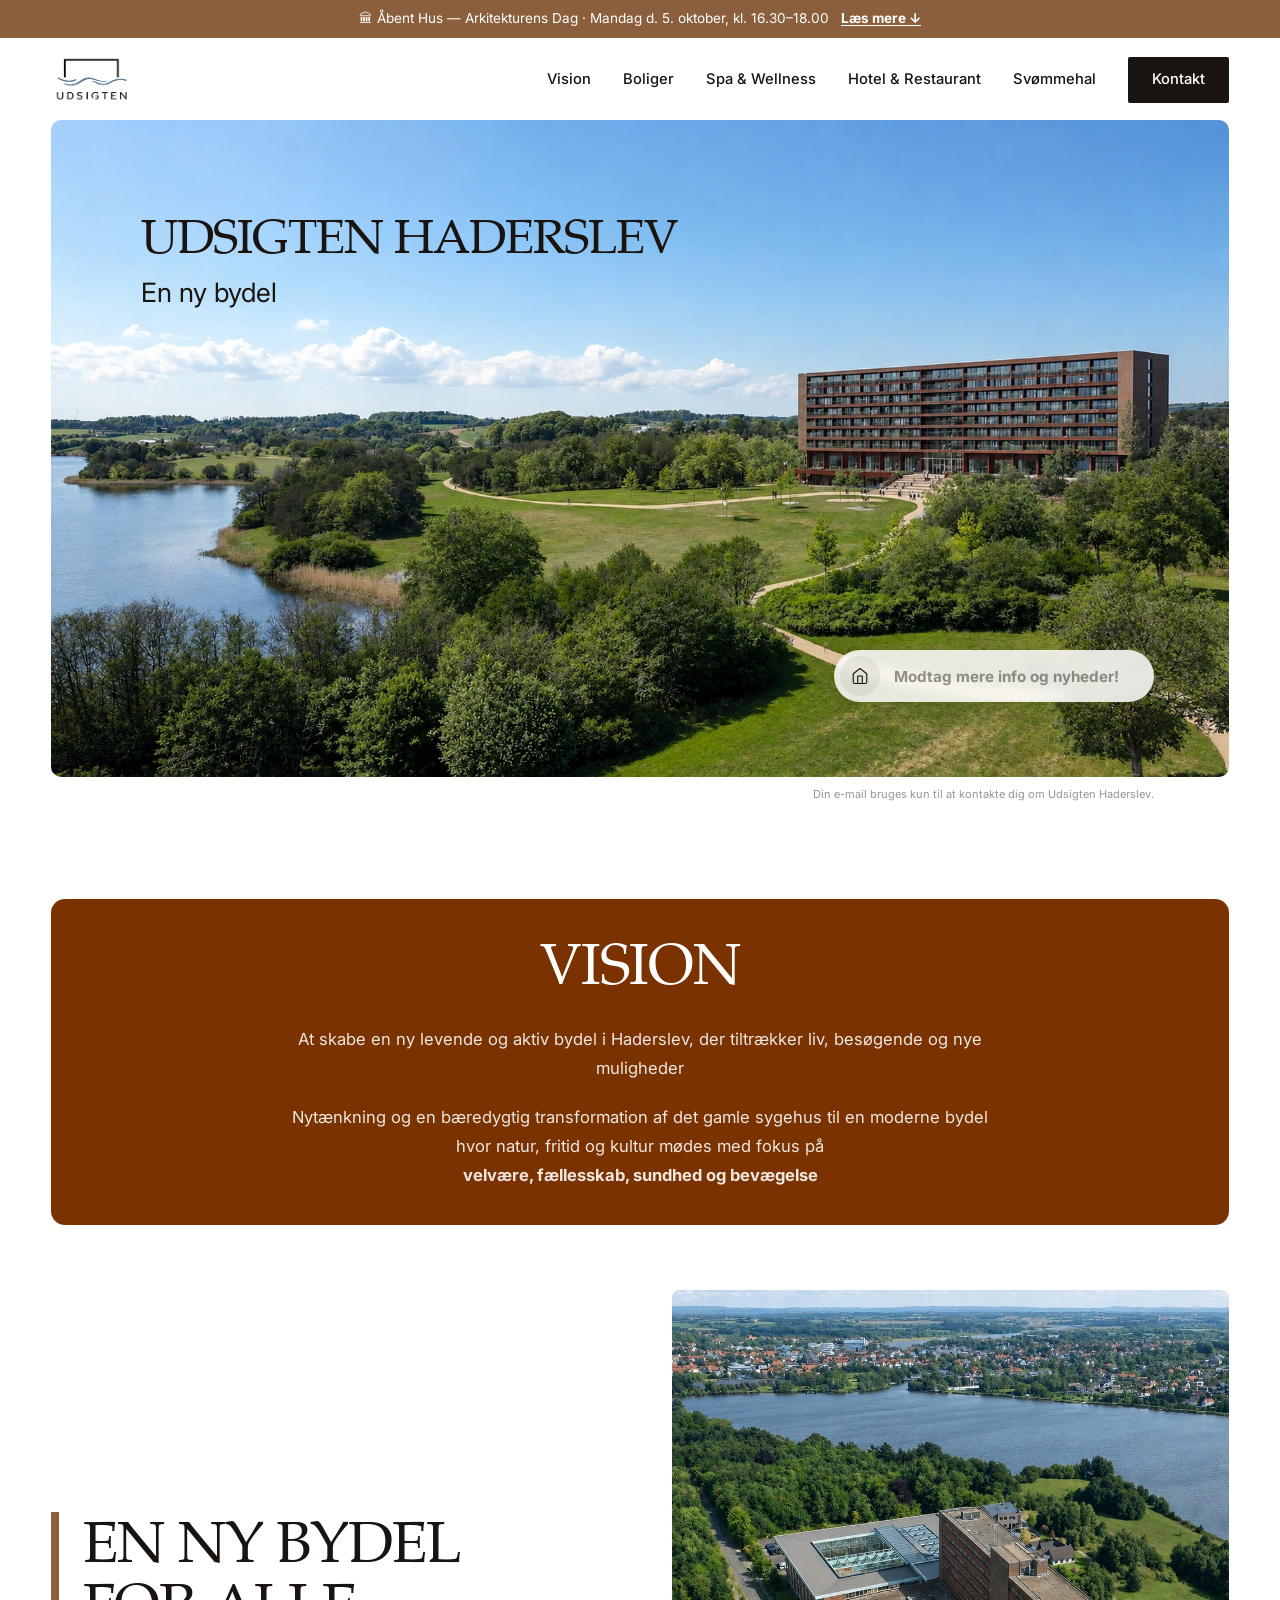
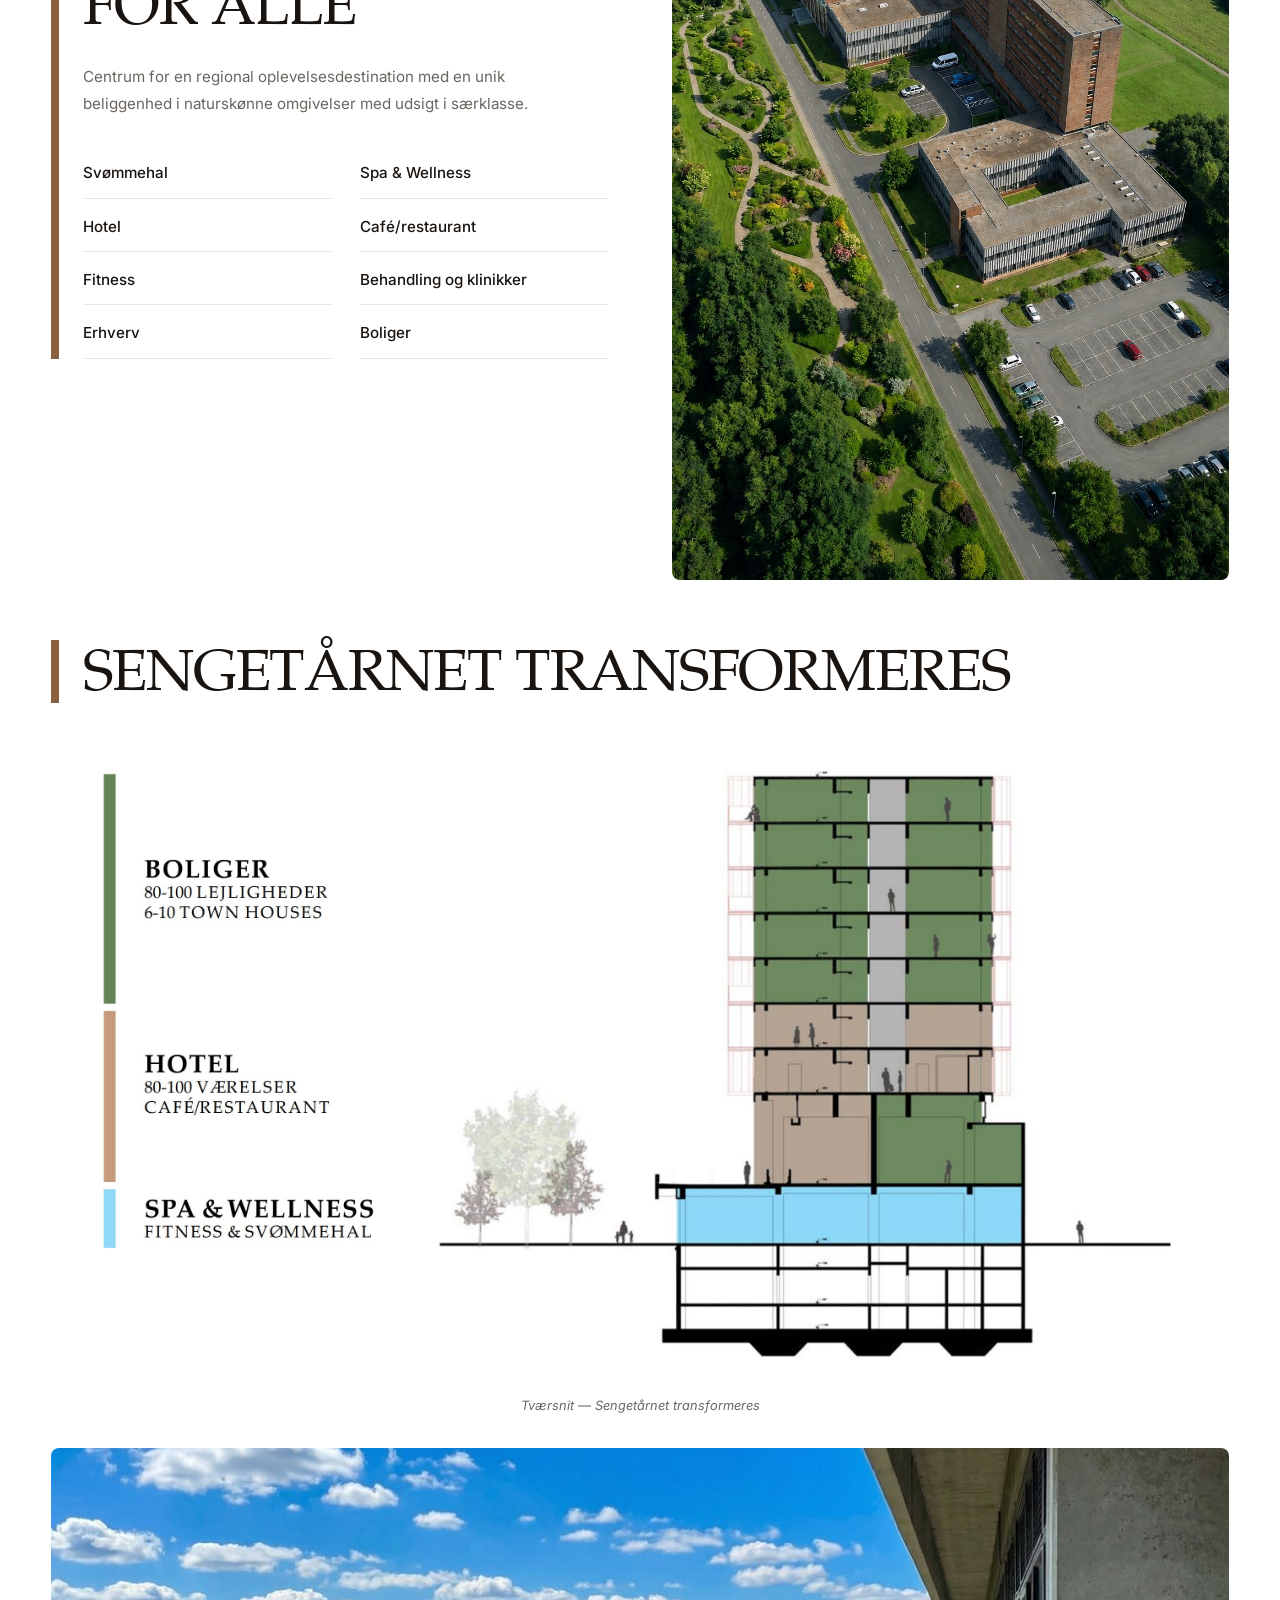
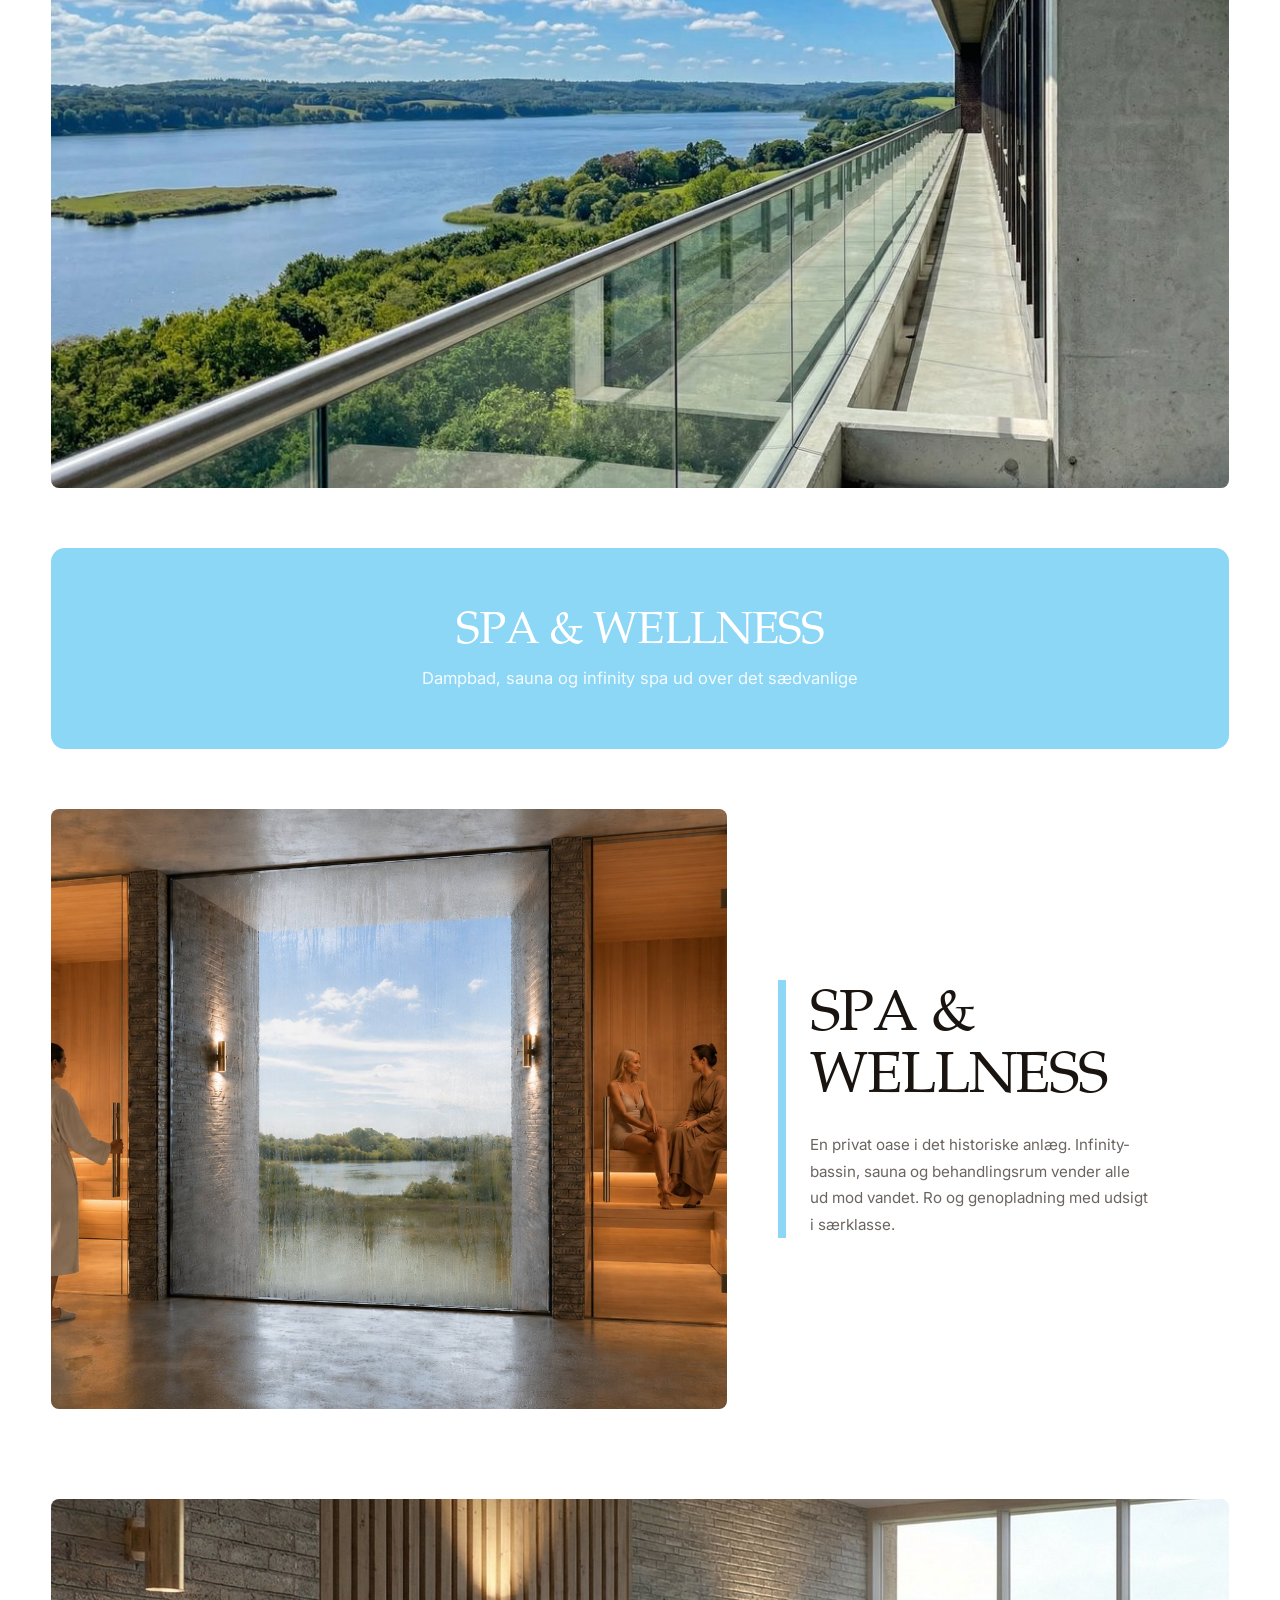
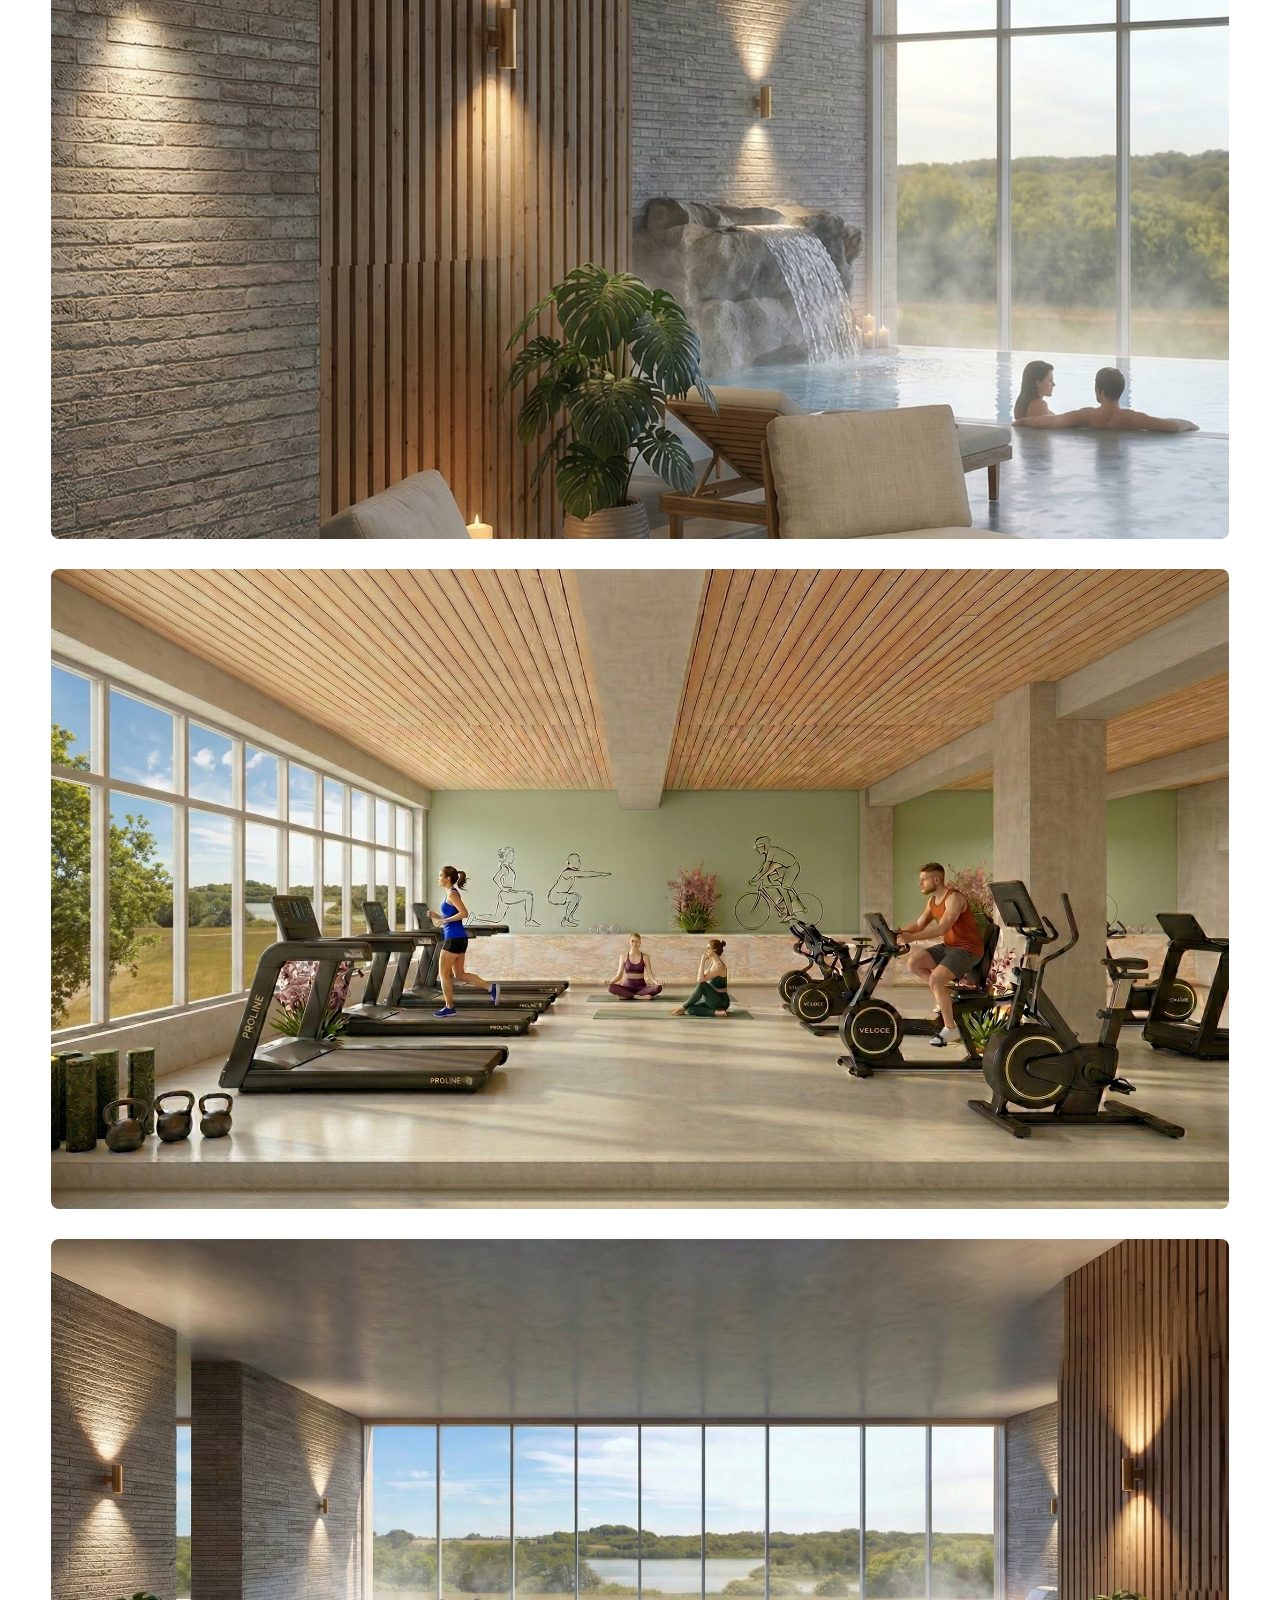
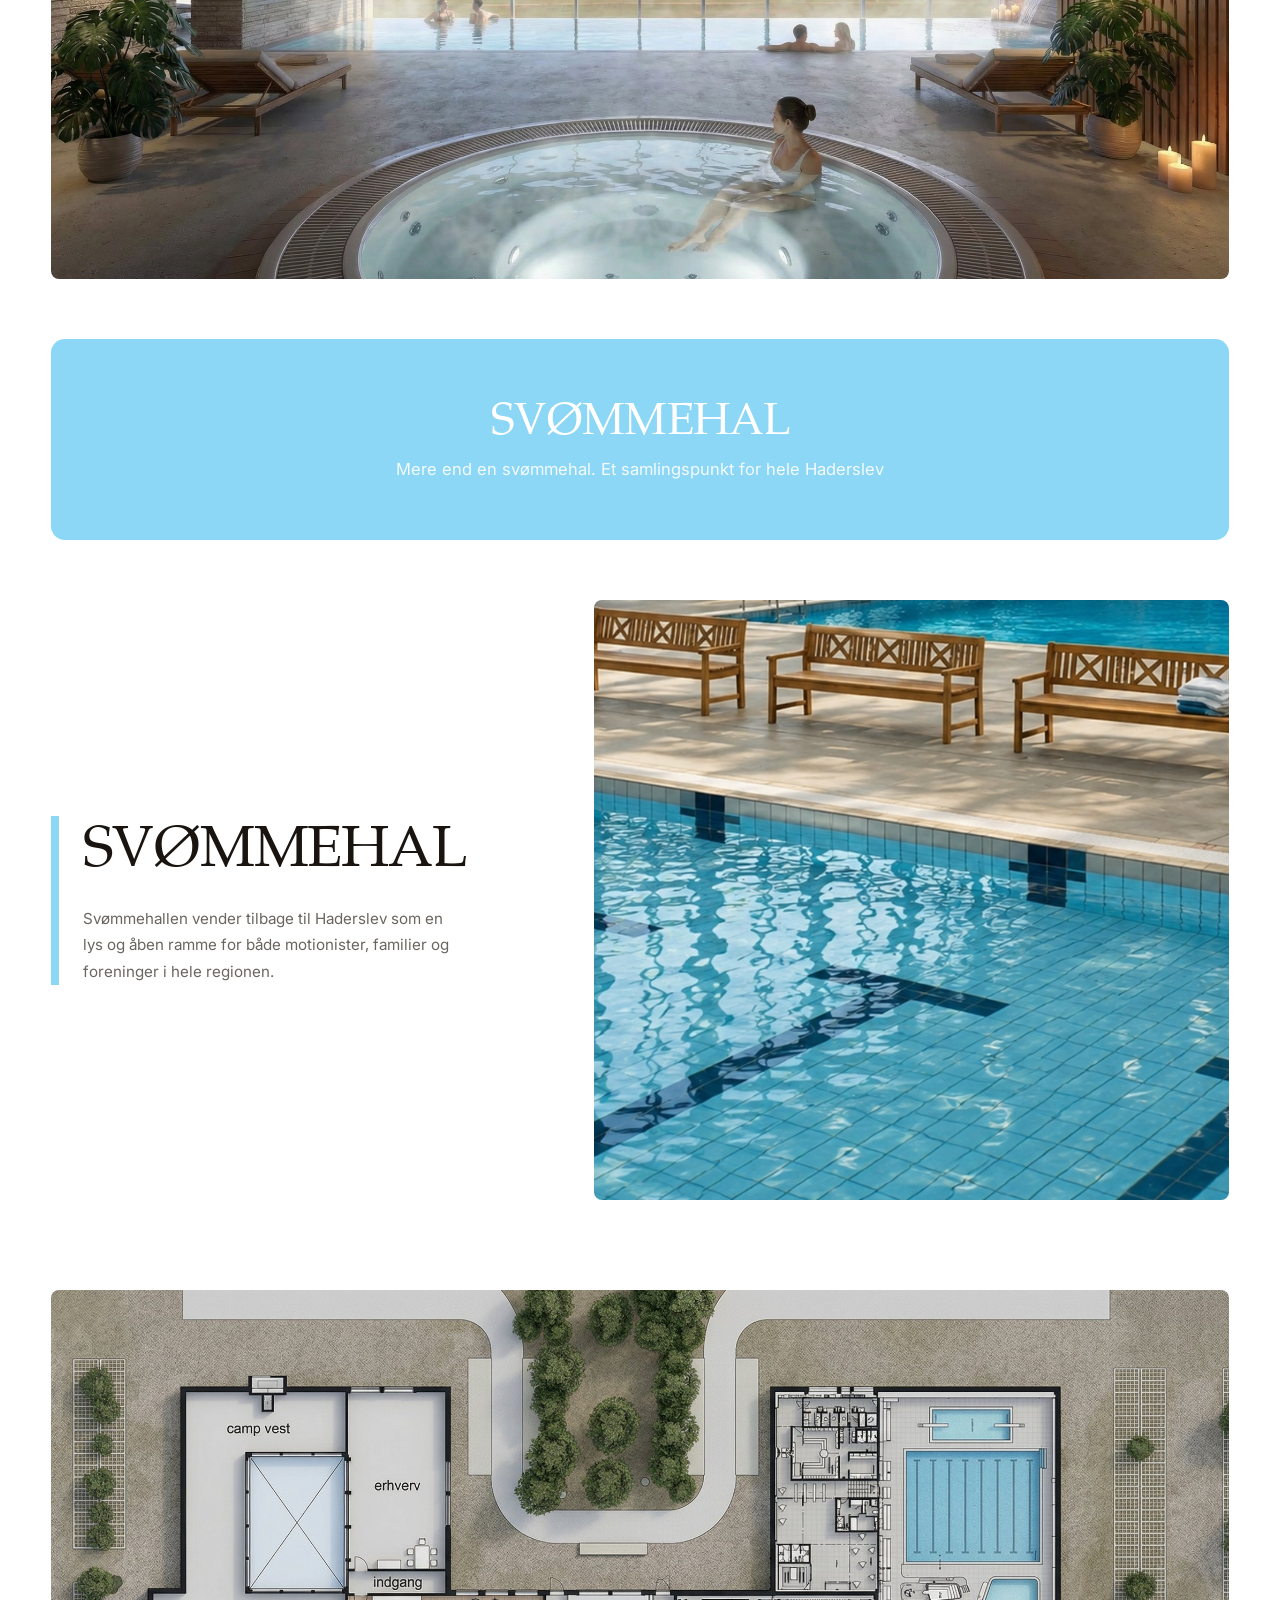
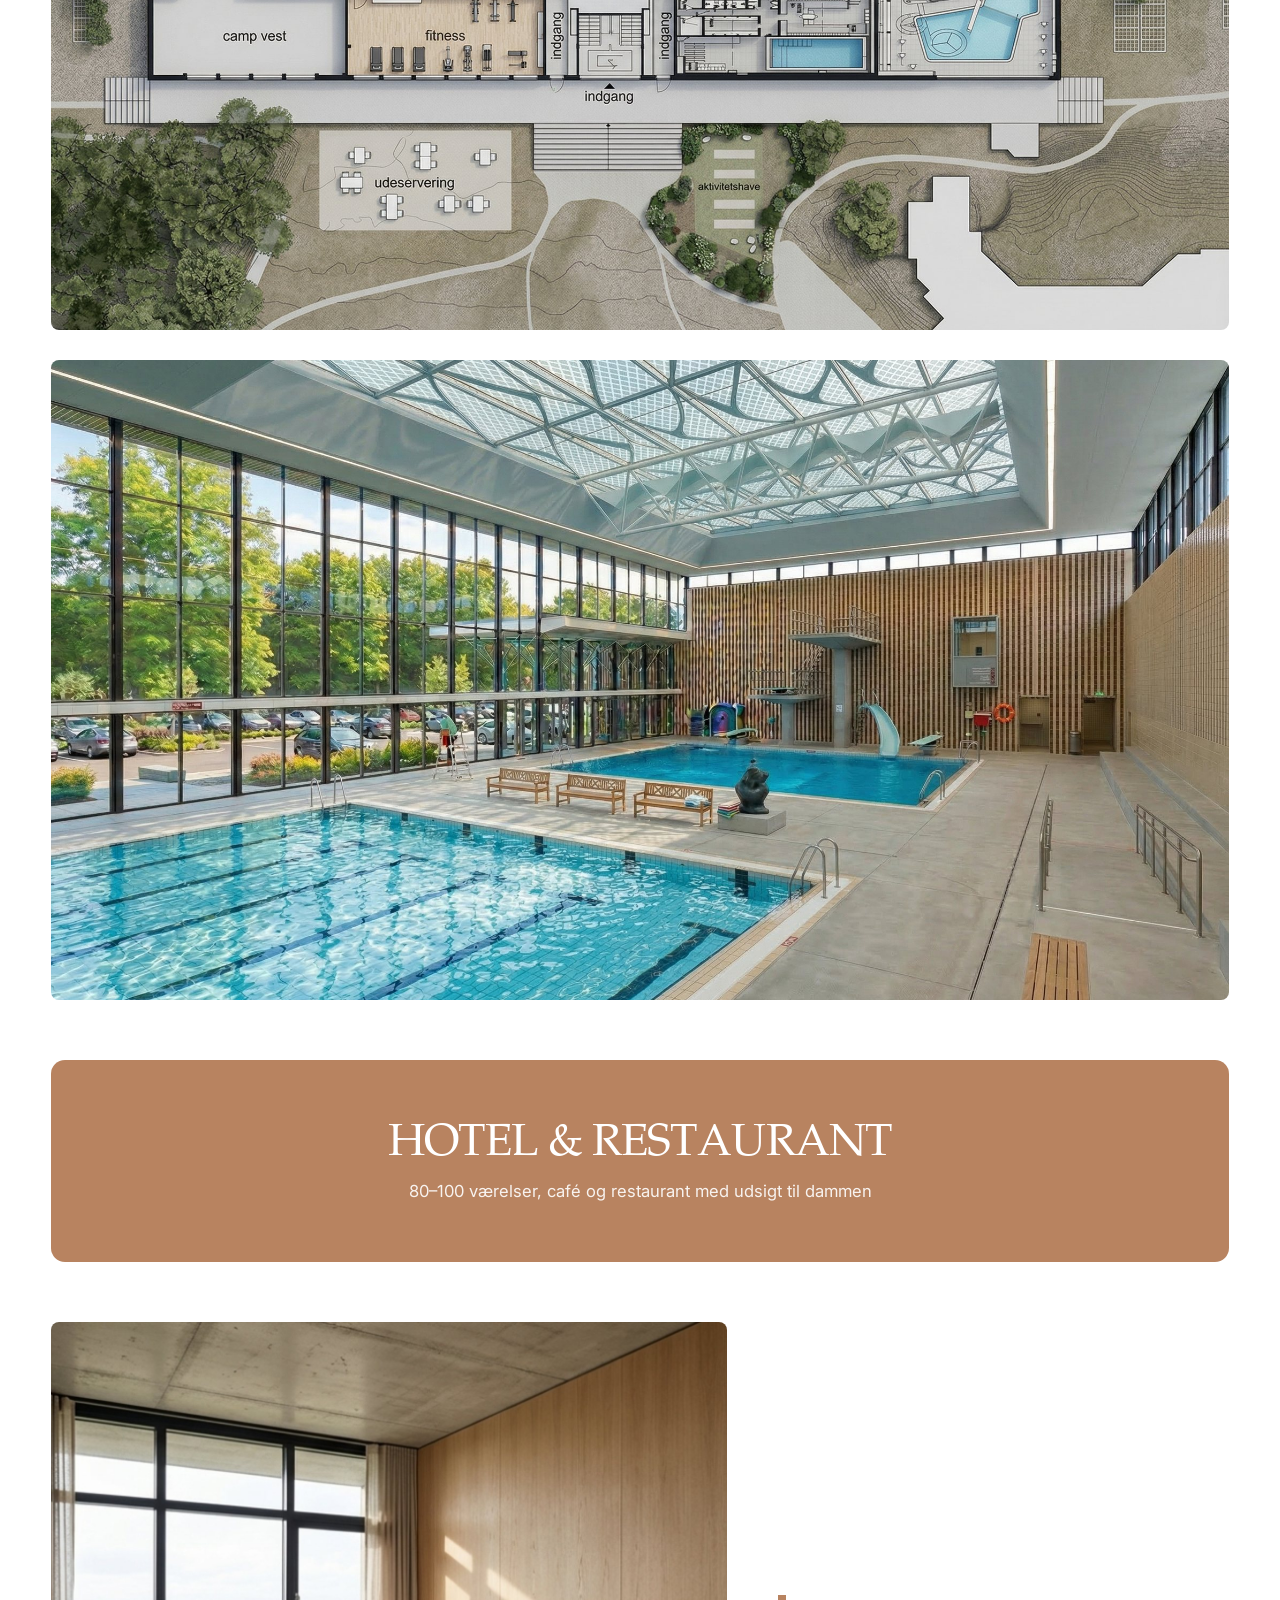
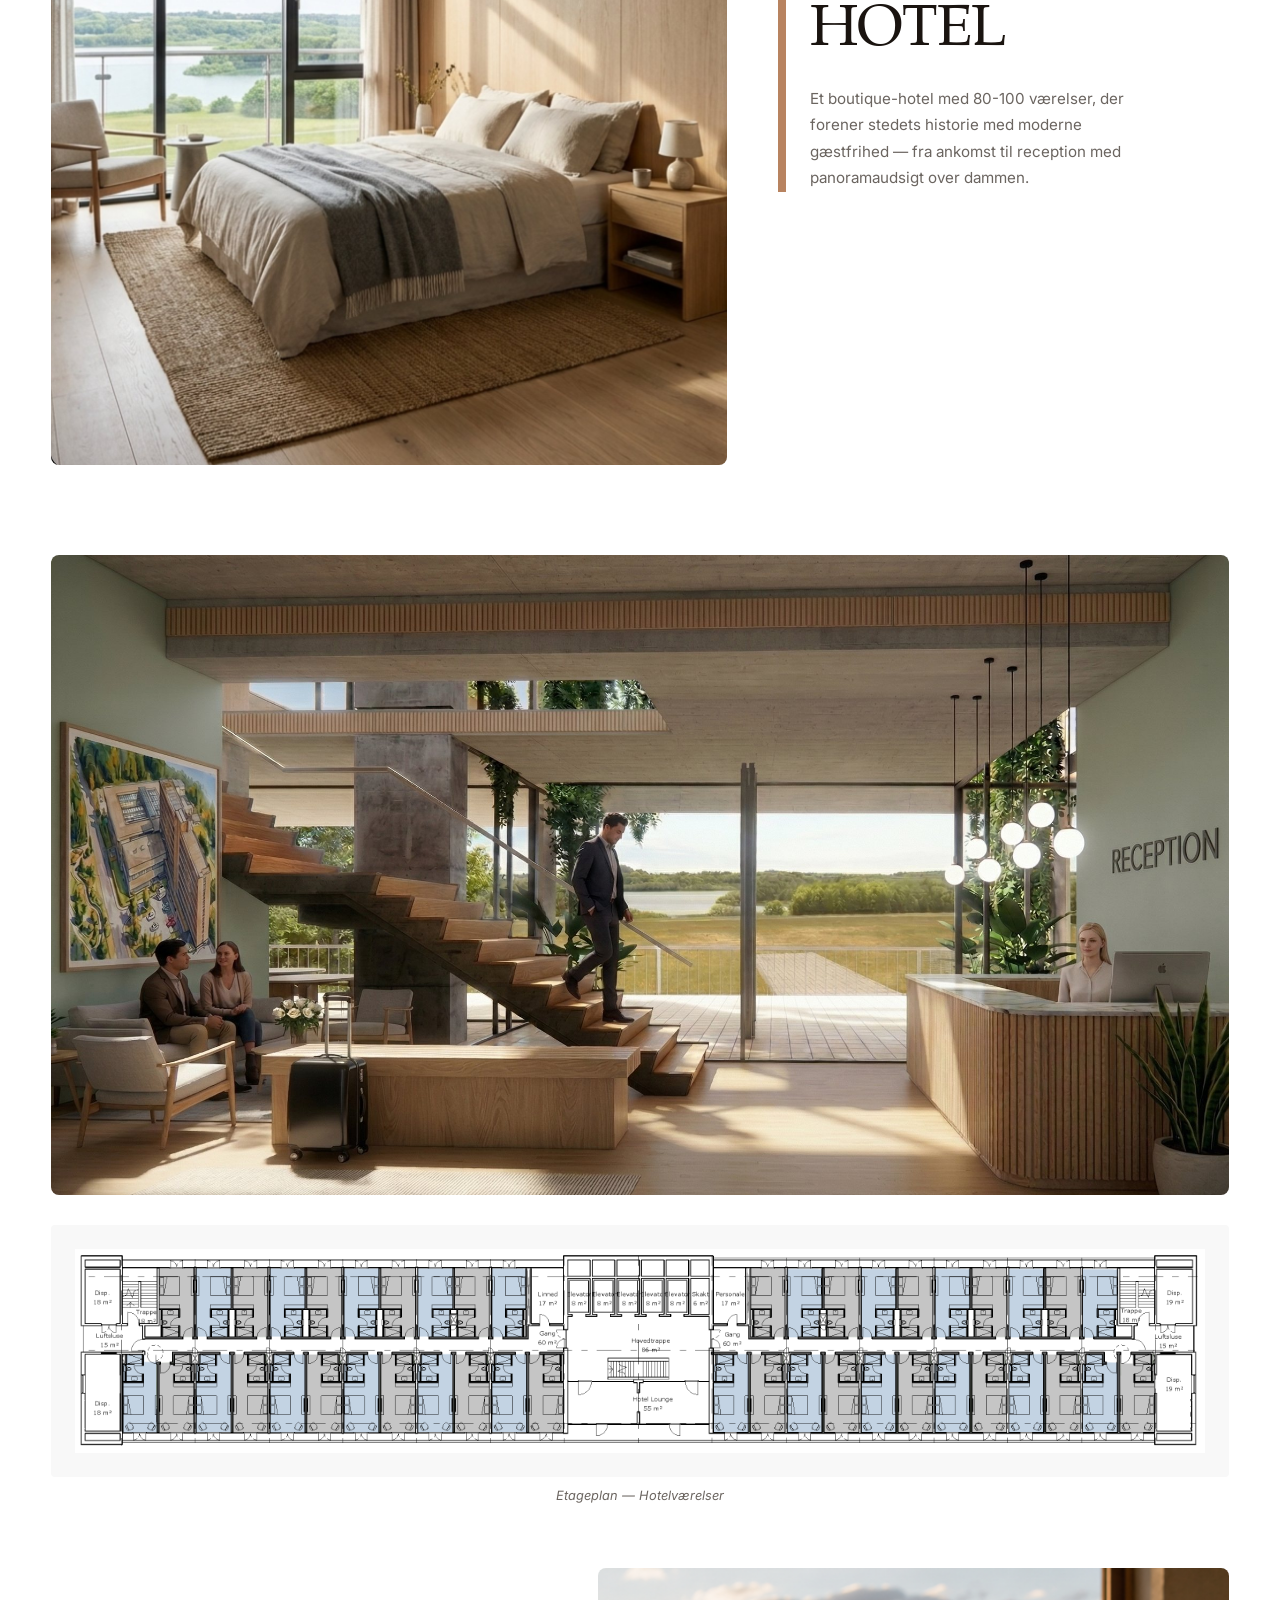
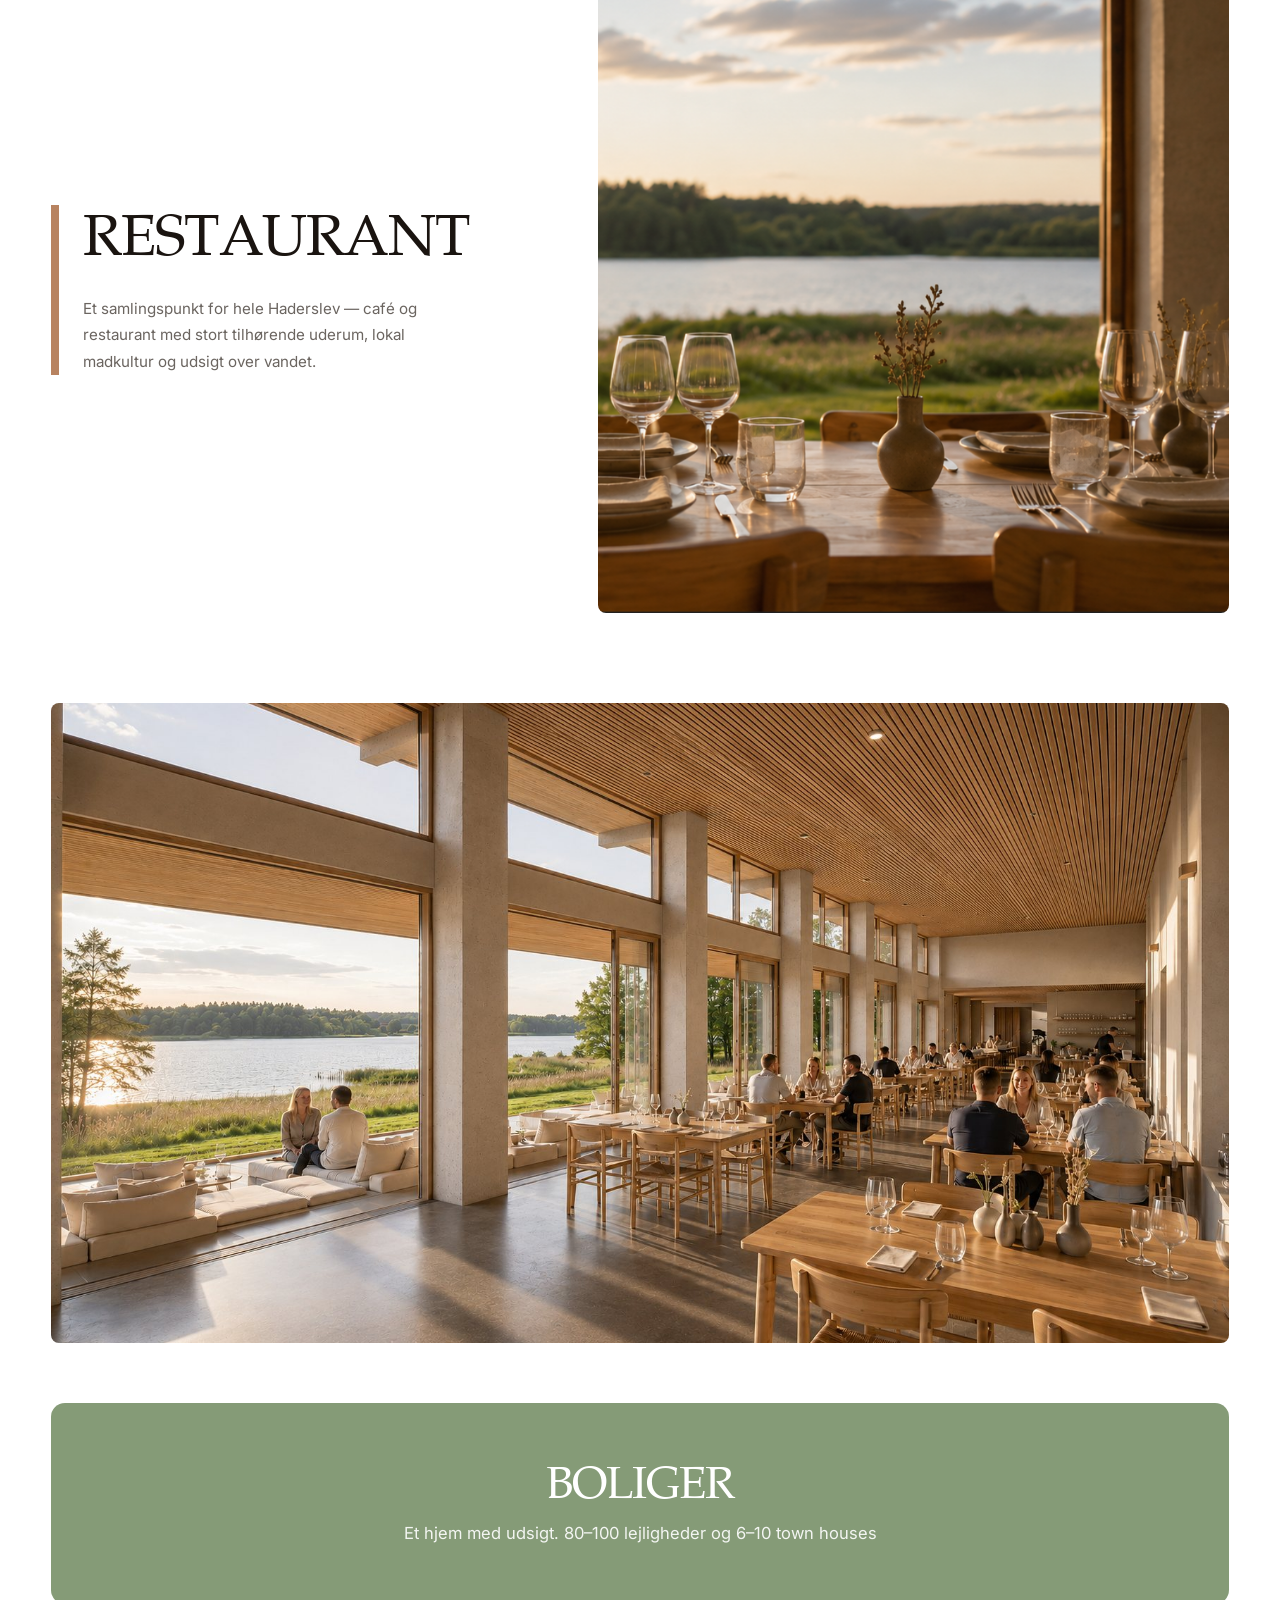
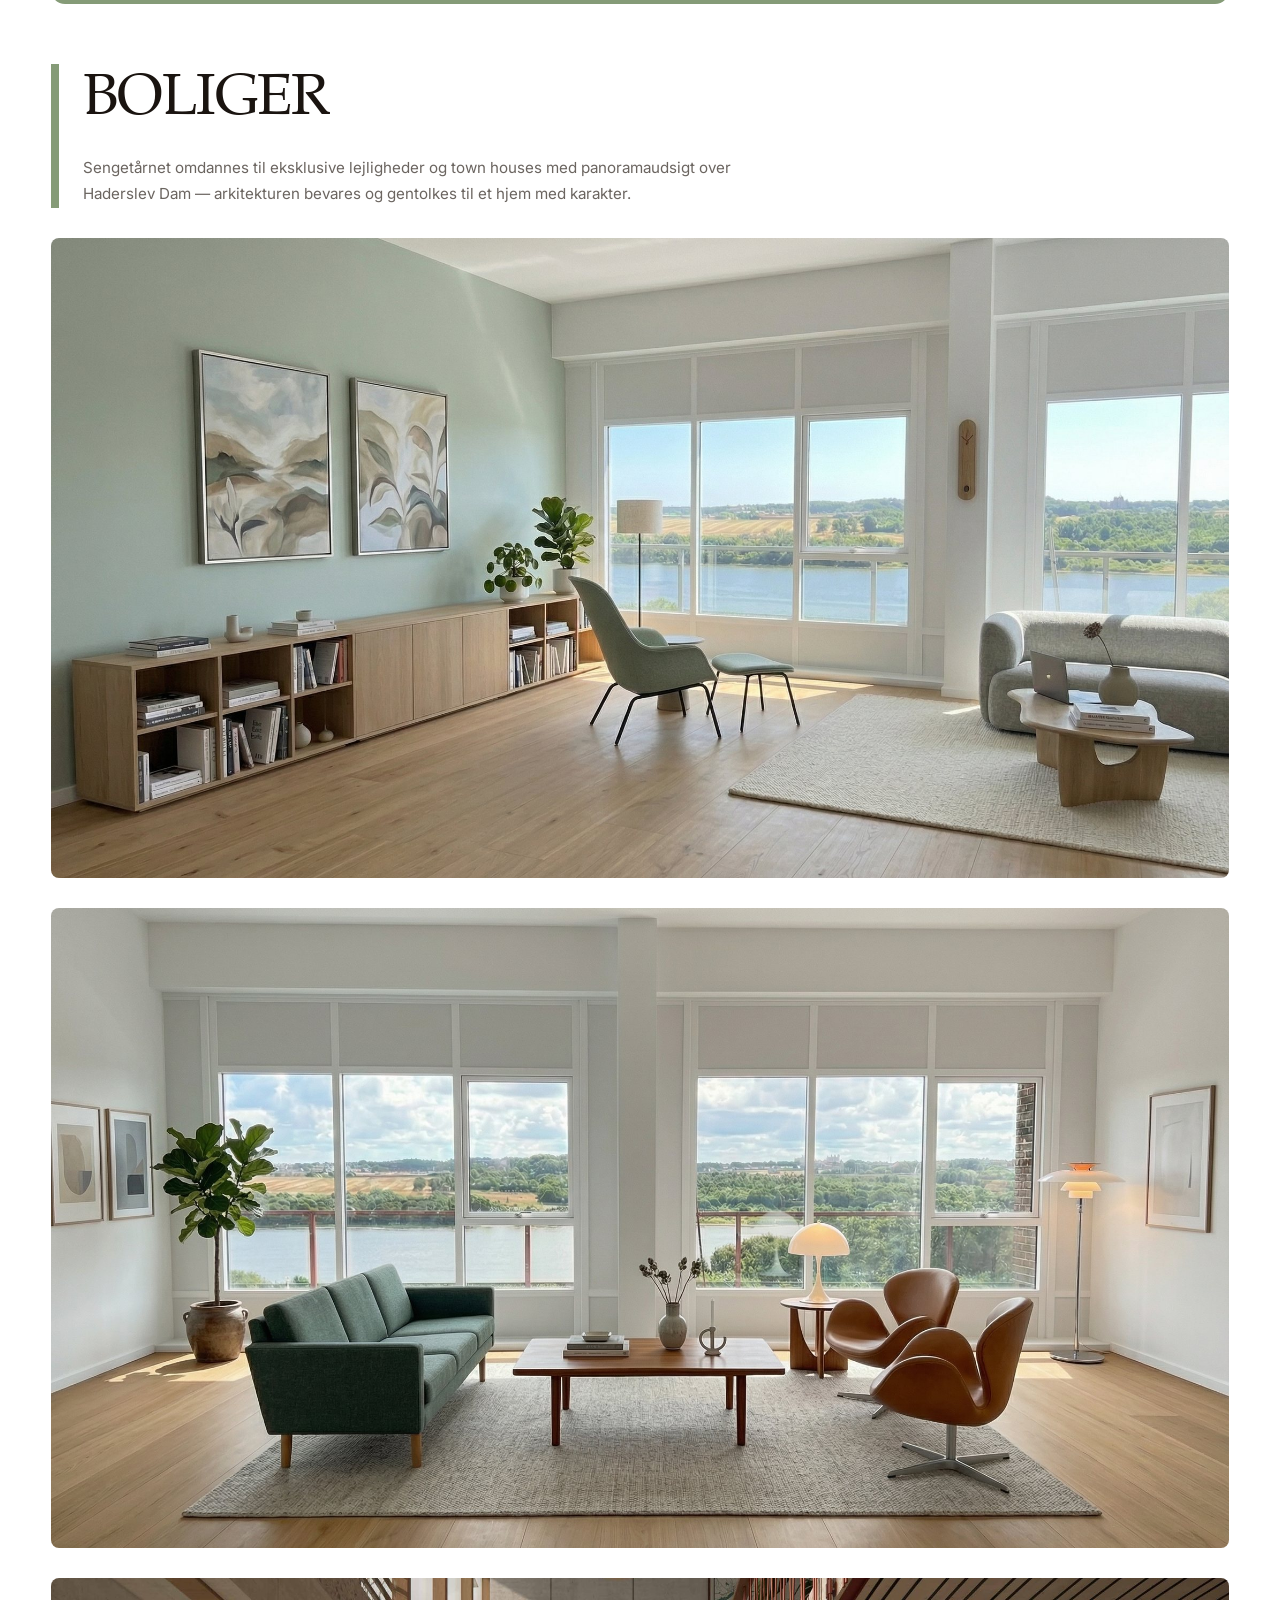
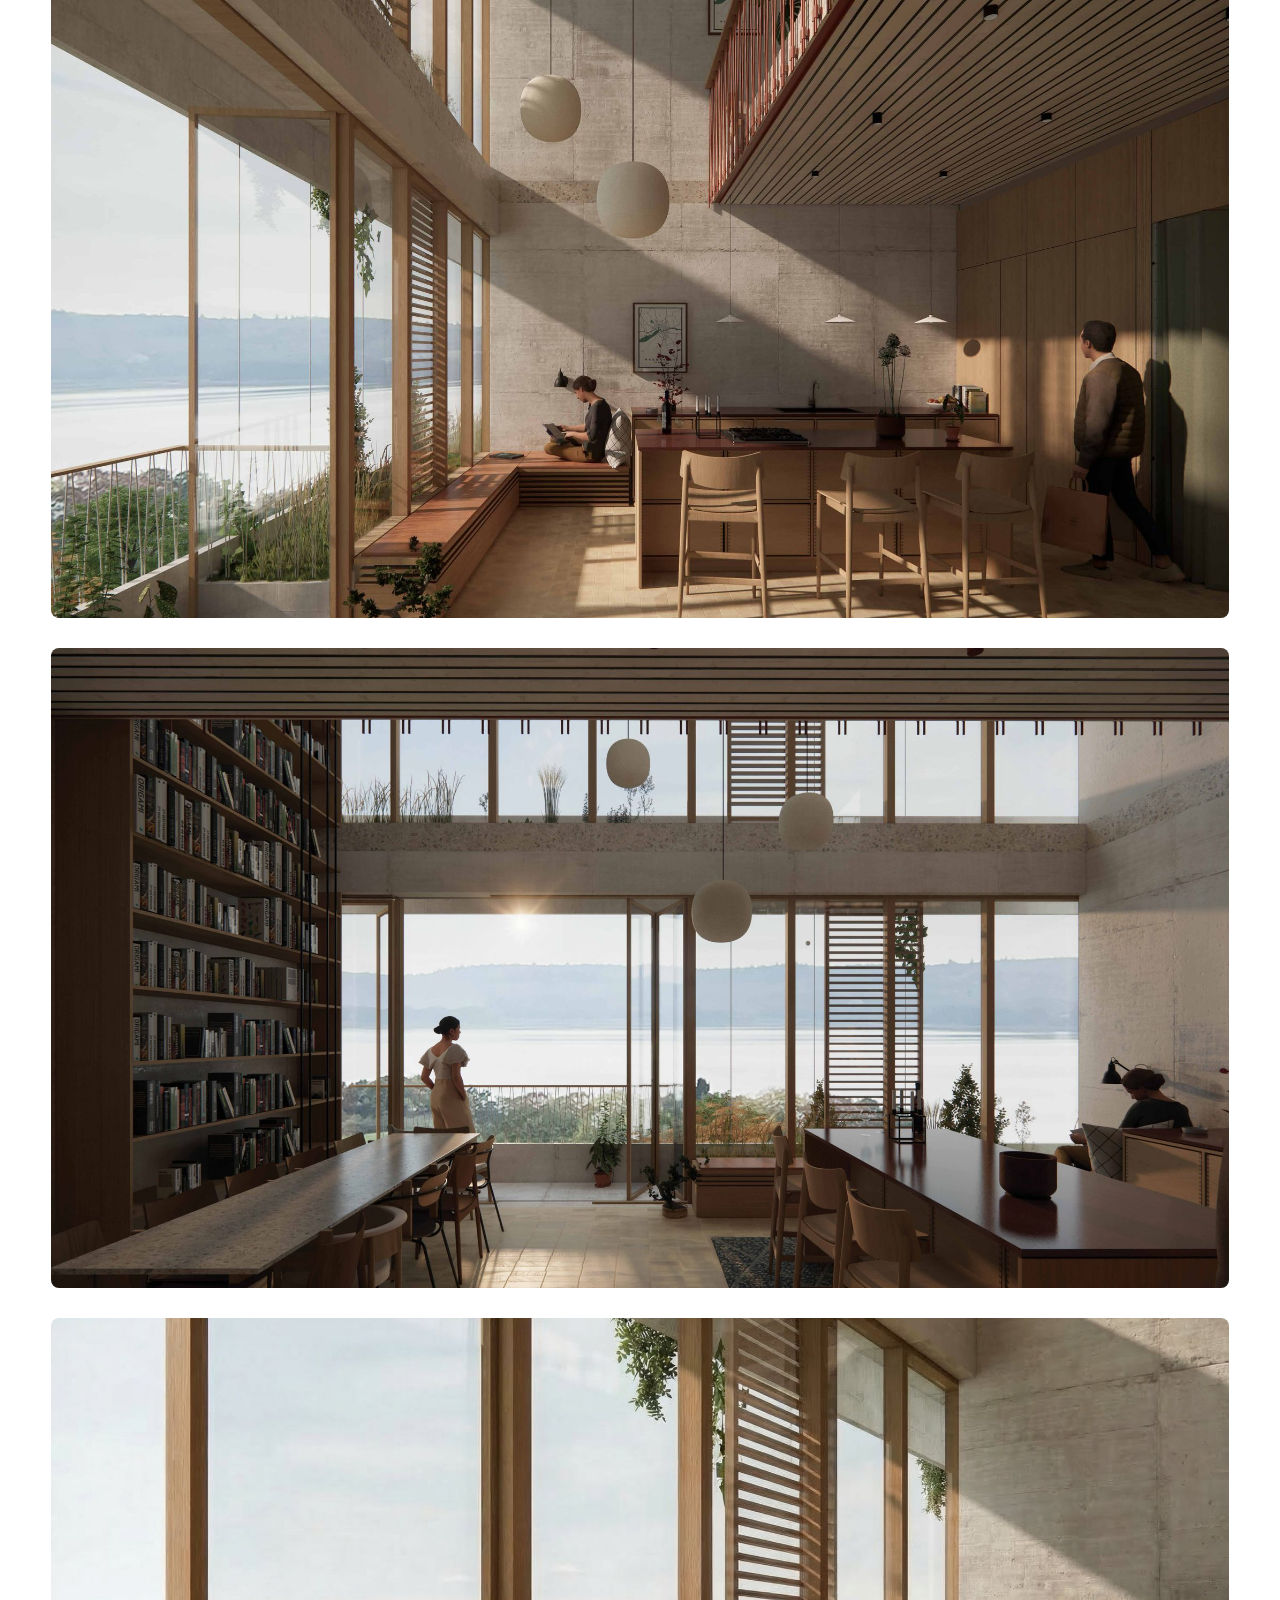
==== commit 43ae08fe: "feat: left-align event text, center highlight, update hero signup copy Co-Authored-By: Claude Sonnet" ====
--- a/index.html
+++ b/index.html
@@ -56,7 +56,7 @@
           <polyline points="9 22 9 12 15 12 15 22"/>
         </svg>
       </div>
-      <input type="email" id="heroSignupInput" class="hero-signup-input" placeholder="Bliv skrevet op til en bolig!" data-default-placeholder="Bliv skrevet op til en bolig!" data-focus-placeholder="Indtast din e-mail" data-success-placeholder="Tak, vi skriver dig op!" data-error-placeholder="Der skete en fejl, prøv igen">
+      <input type="email" id="heroSignupInput" class="hero-signup-input" placeholder="Modtag mere info og nyheder!" data-default-placeholder="Modtag mere info og nyheder!" data-focus-placeholder="Indtast din e-mail" data-success-placeholder="Tak, vi skriver dig op!" data-error-placeholder="Der skete en fejl, prøv igen">
       <button type="button" class="hero-signup-send" id="heroSignupSend" aria-label="Tilmeld">
         <svg xmlns="http://www.w3.org/2000/svg" width="18" height="18" viewBox="0 0 24 24" fill="none" stroke="currentColor" stroke-width="1.5" stroke-linecap="round" stroke-linejoin="round" aria-hidden="true">
           <line x1="22" y1="2" x2="11" y2="13"/>
@@ -75,7 +75,8 @@
       <h2>ÅBENT HUS<br>ARKITEKTURENS DAG</h2>
       <p class="event-date">Mandag den 5. oktober 2026 · kl. 16.30–18.00</p>
       <p>Vær med når vi åbner dørene til Sengetårnet i det tidligere sygehus i Haderslev og viser projektet frem.</p>
-      <p class="event-highlight">Tilmeldingen er nu lukket.<br>Vi er meget glade for, at<br><span class="event-count">mere end 500</span><br>har tilmeldt sig arrangementet.</p>
+      <p class="event-highlight">Tilmeldingen er nu <span class="event-underline">lukket</span>.<br>Vi er meget glade for, at<br>mere end <span class="event-count">500</span><br>har tilmeldt sig arrangementet.</p>
+      <p>Herover på siden kan du skrive dig op til vores nyhedsbrev og få mere information om arrangementet.</p>
       <p>Der kommer et nyhedsbrev med mere information om både arrangementet og Udsigten.<br>Hvis du ønsker at se mere og modtage fremtidig information om Udsigten, er du meget velkommen til at skrive til os på<br><a href="mailto:info@udsigten.dk">info@udsigten.dk</a>.</p>
     </div>
   </div>
--- a/style.css
+++ b/style.css
@@ -526,7 +526,6 @@
 /* ========== EVENT (Arkitekturens Dag) — midlertidig, fjern efter 2026-10-05 ========== */
 .event-full {
   display: none;
-  text-align: center;
 }
 
 .event-full.is-open { display: block; }
@@ -541,15 +540,20 @@
 .event-highlight {
   font-size: 1.2rem;
   line-height: 1.5;
-}
-
+  text-align: center;
+}
+
+.event-underline,
 .event-count {
-  font-size: 2rem;
   font-weight: 700;
+  text-decoration: underline;
+  text-decoration-thickness: 2px;
+  text-underline-offset: 4px;
+}
+
+.event-count {
+  font-size: 1.6rem;
   color: var(--accent);
-  text-decoration: underline;
-  text-decoration-thickness: 3px;
-  text-underline-offset: 6px;
 }
 
 /* ========== VISION ========== */
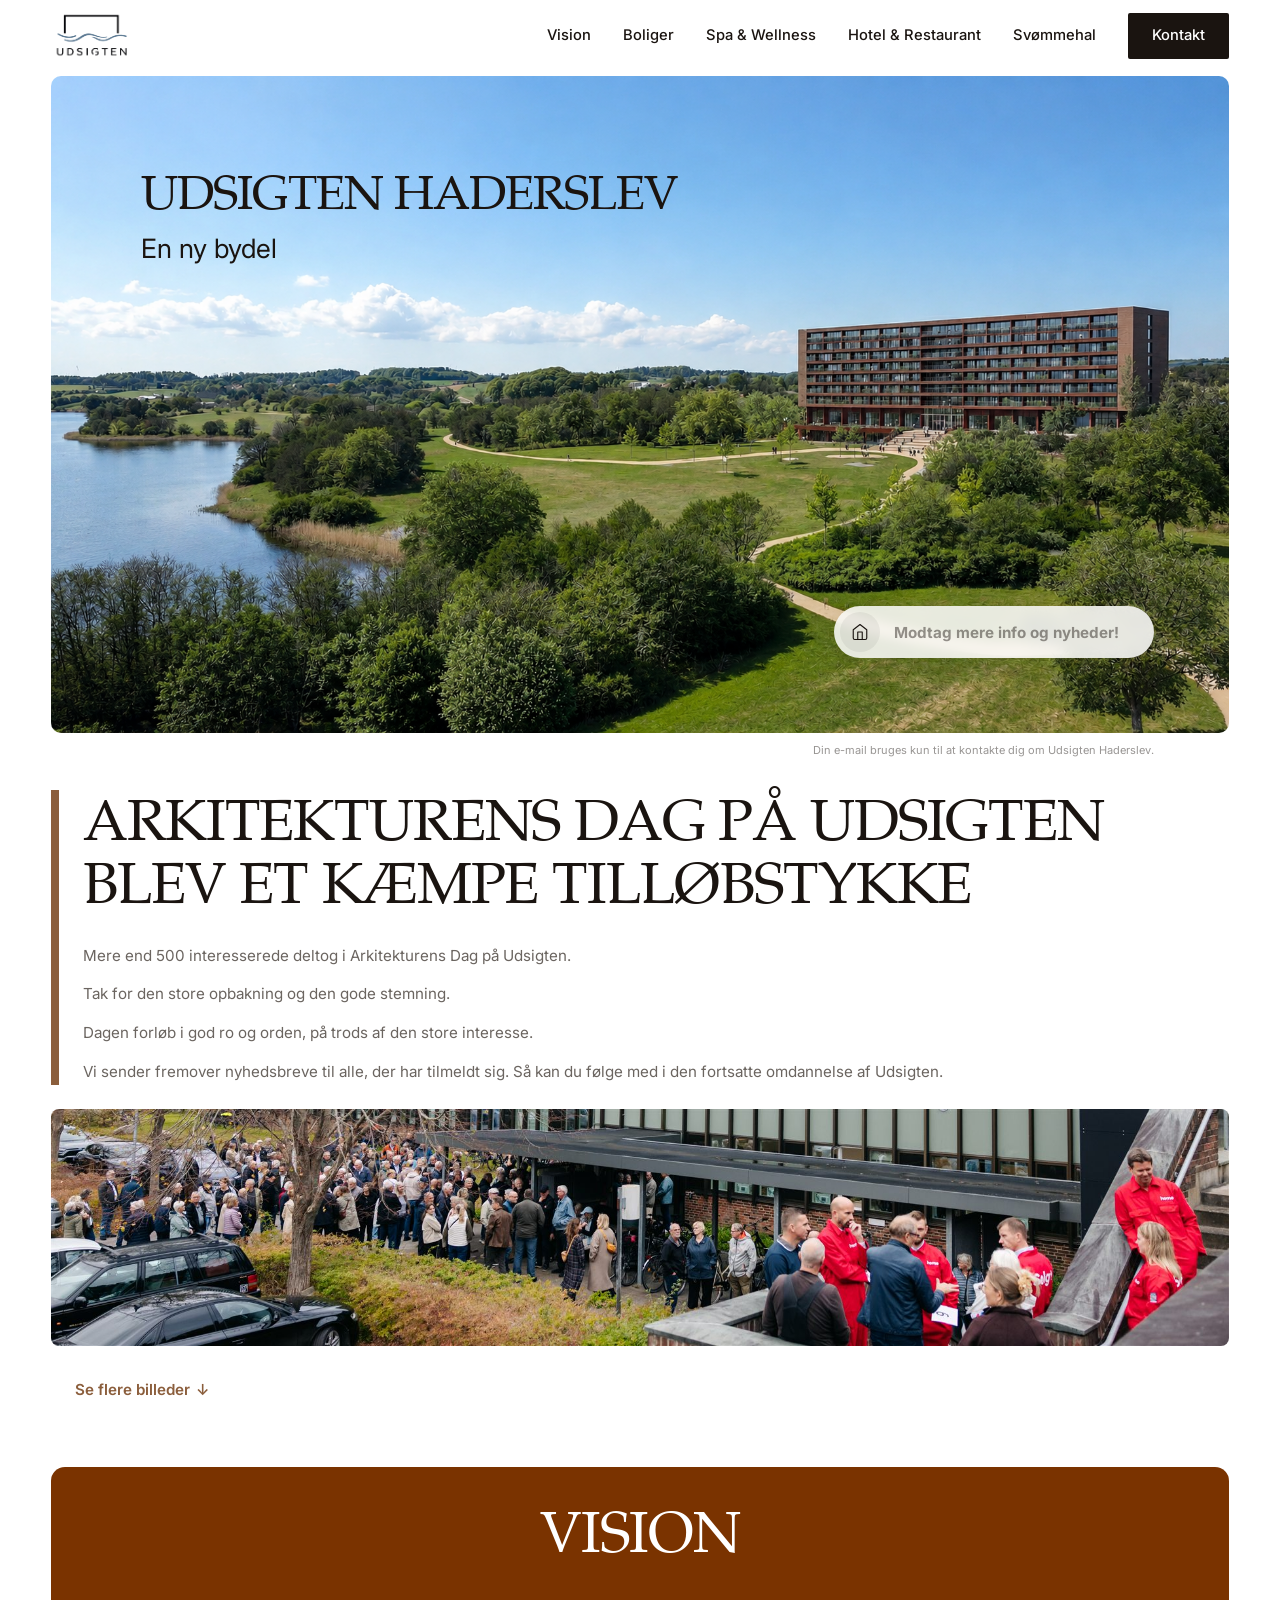
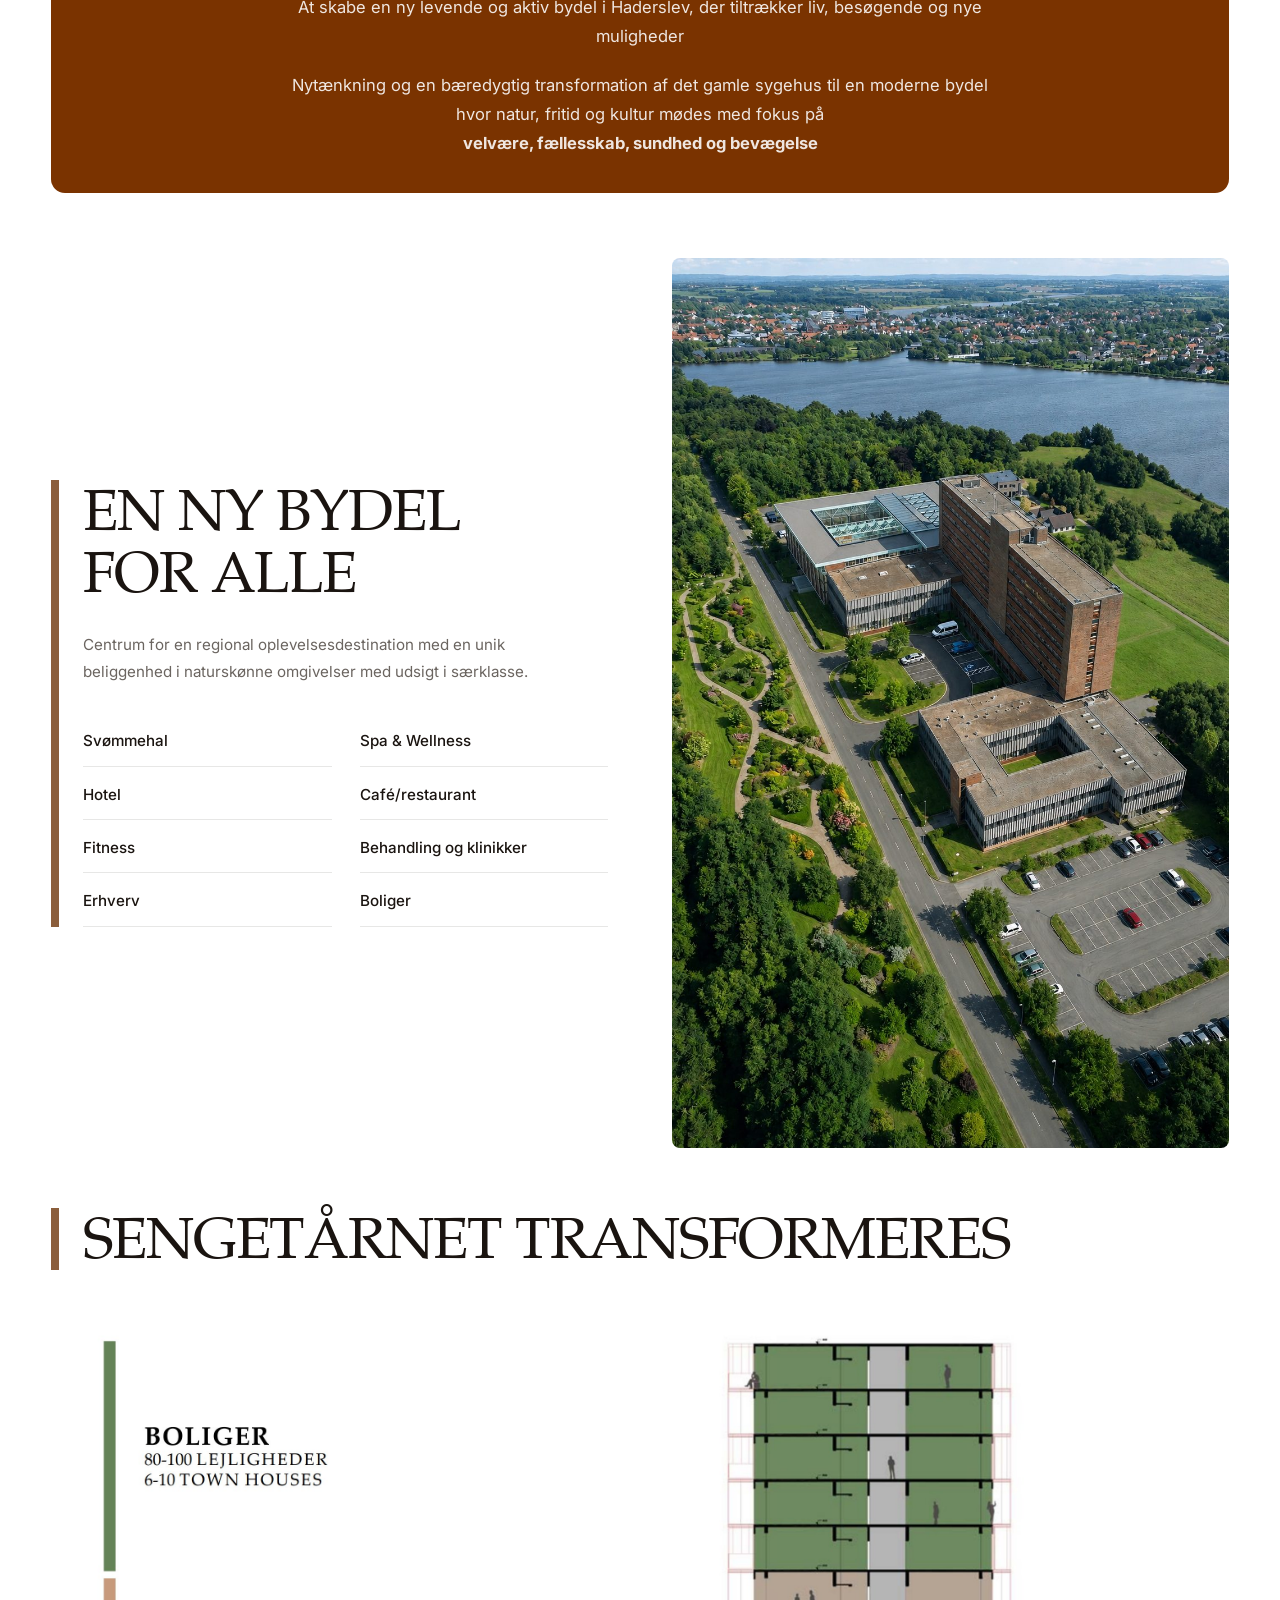
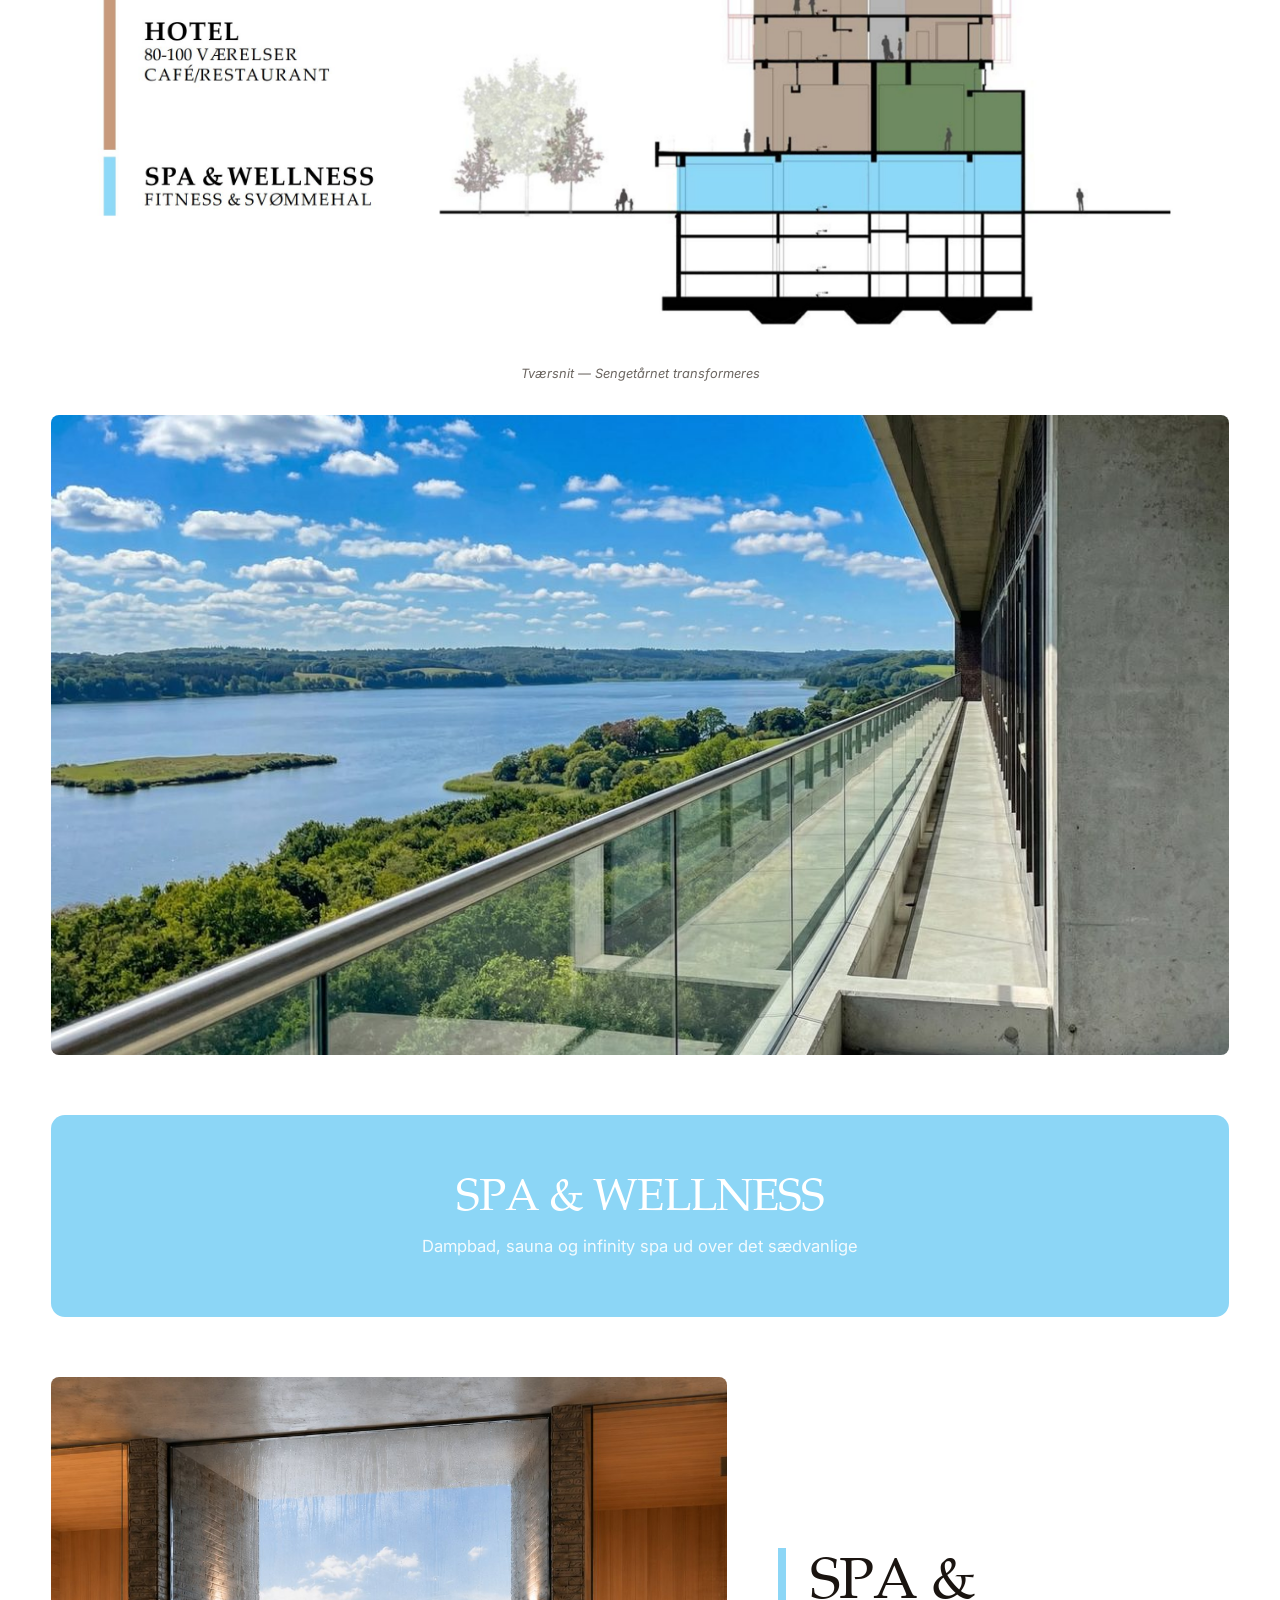
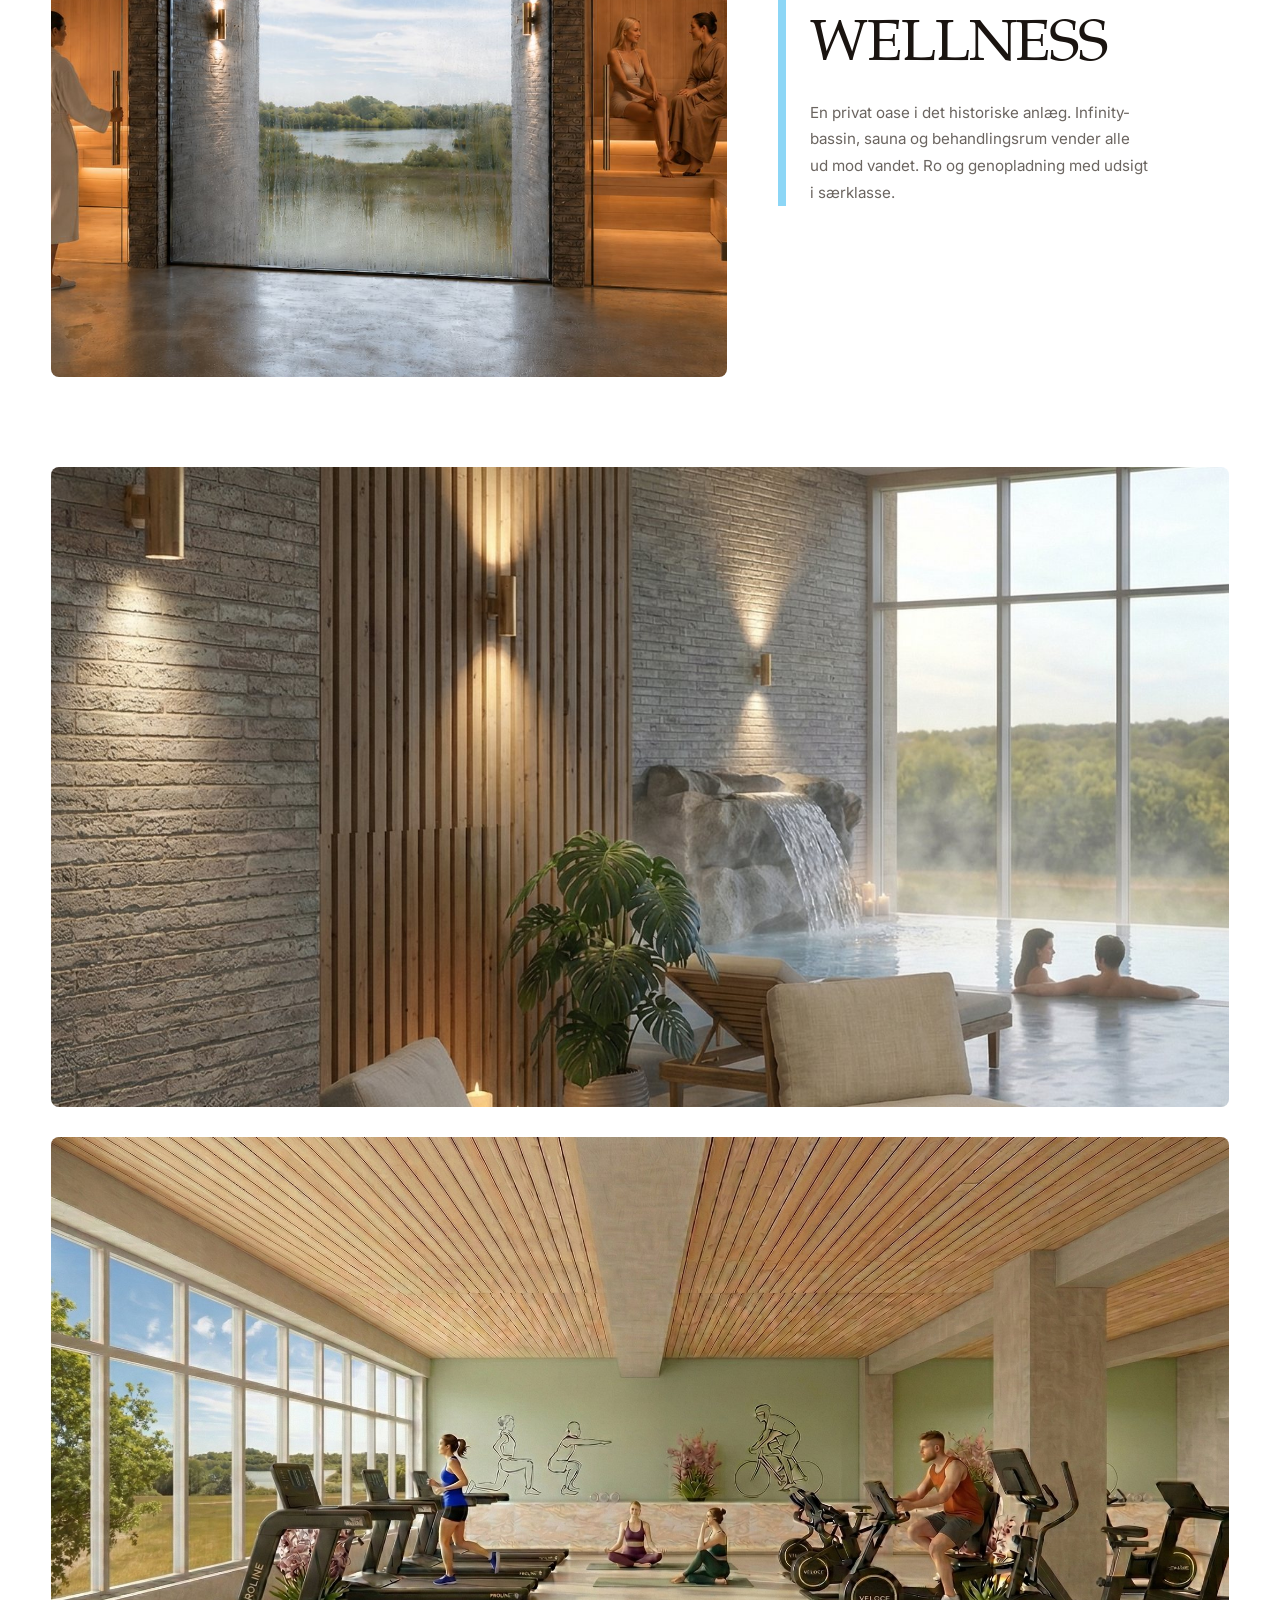
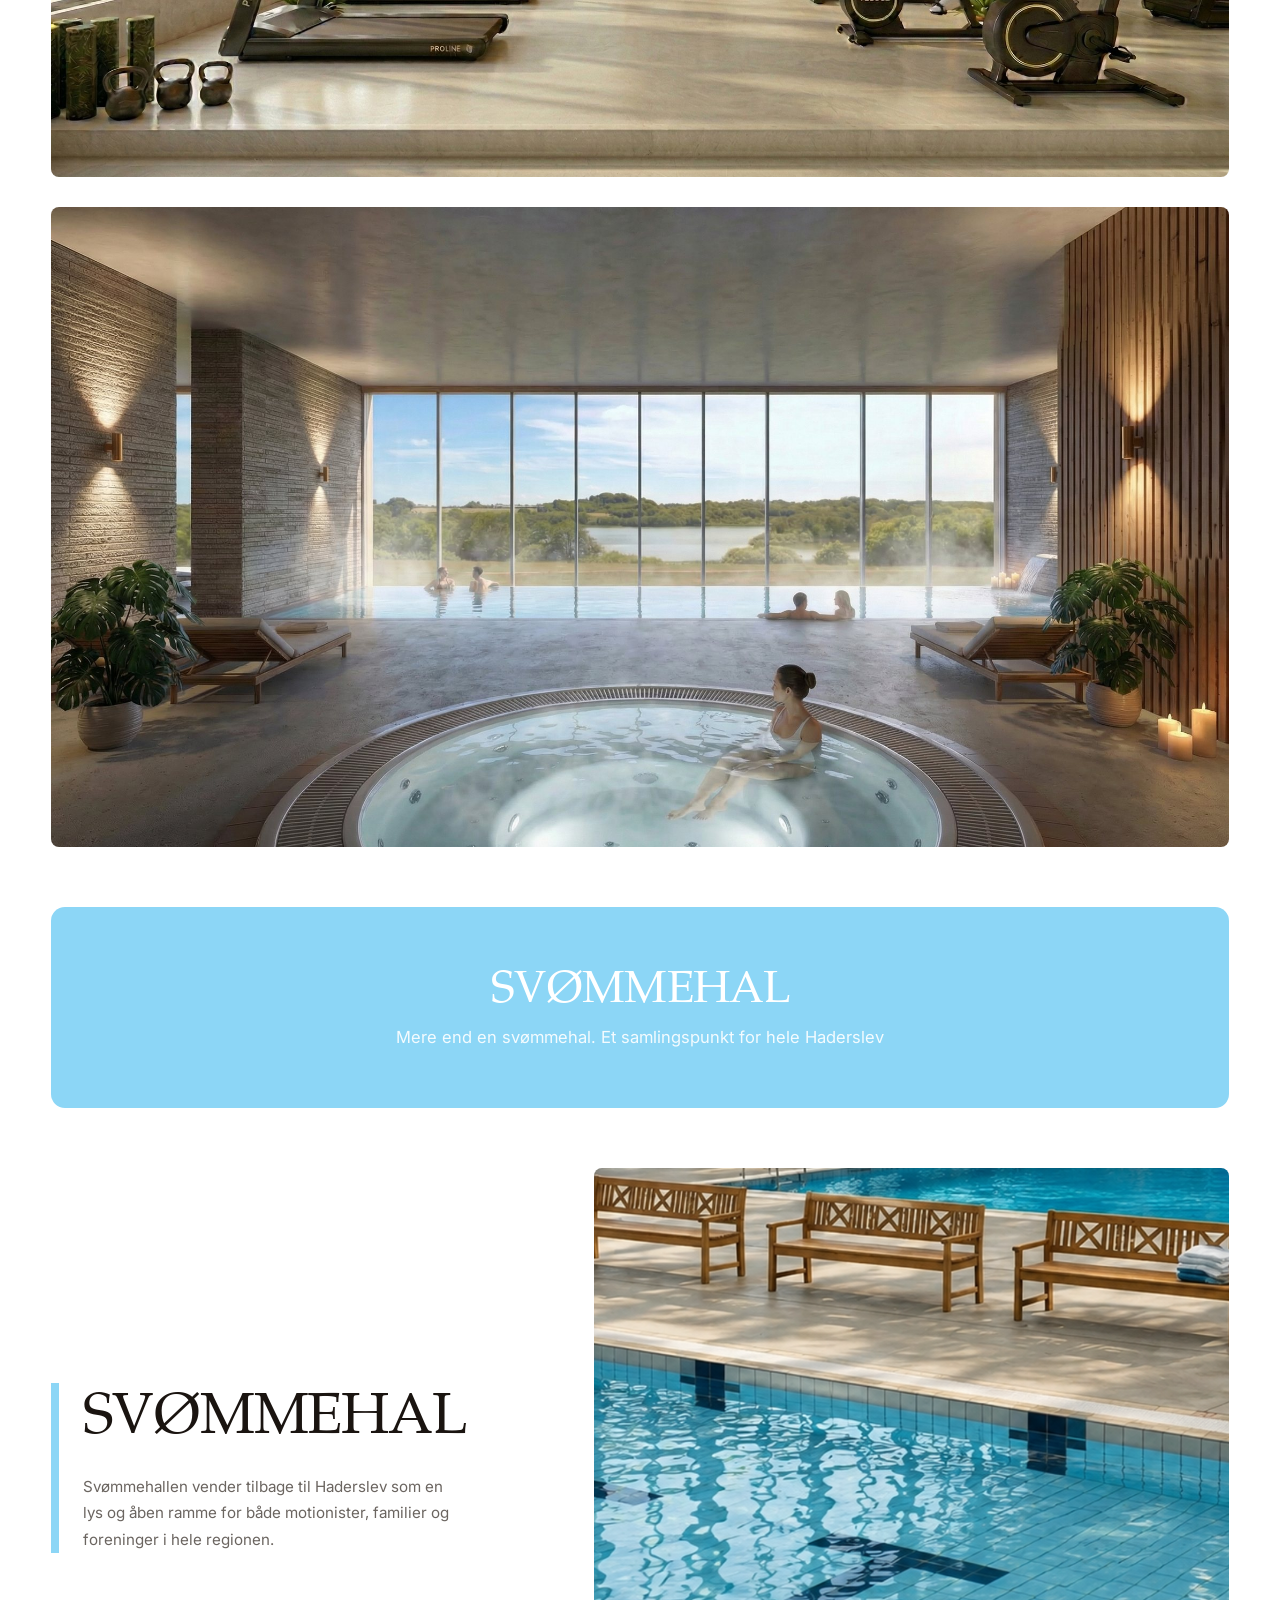
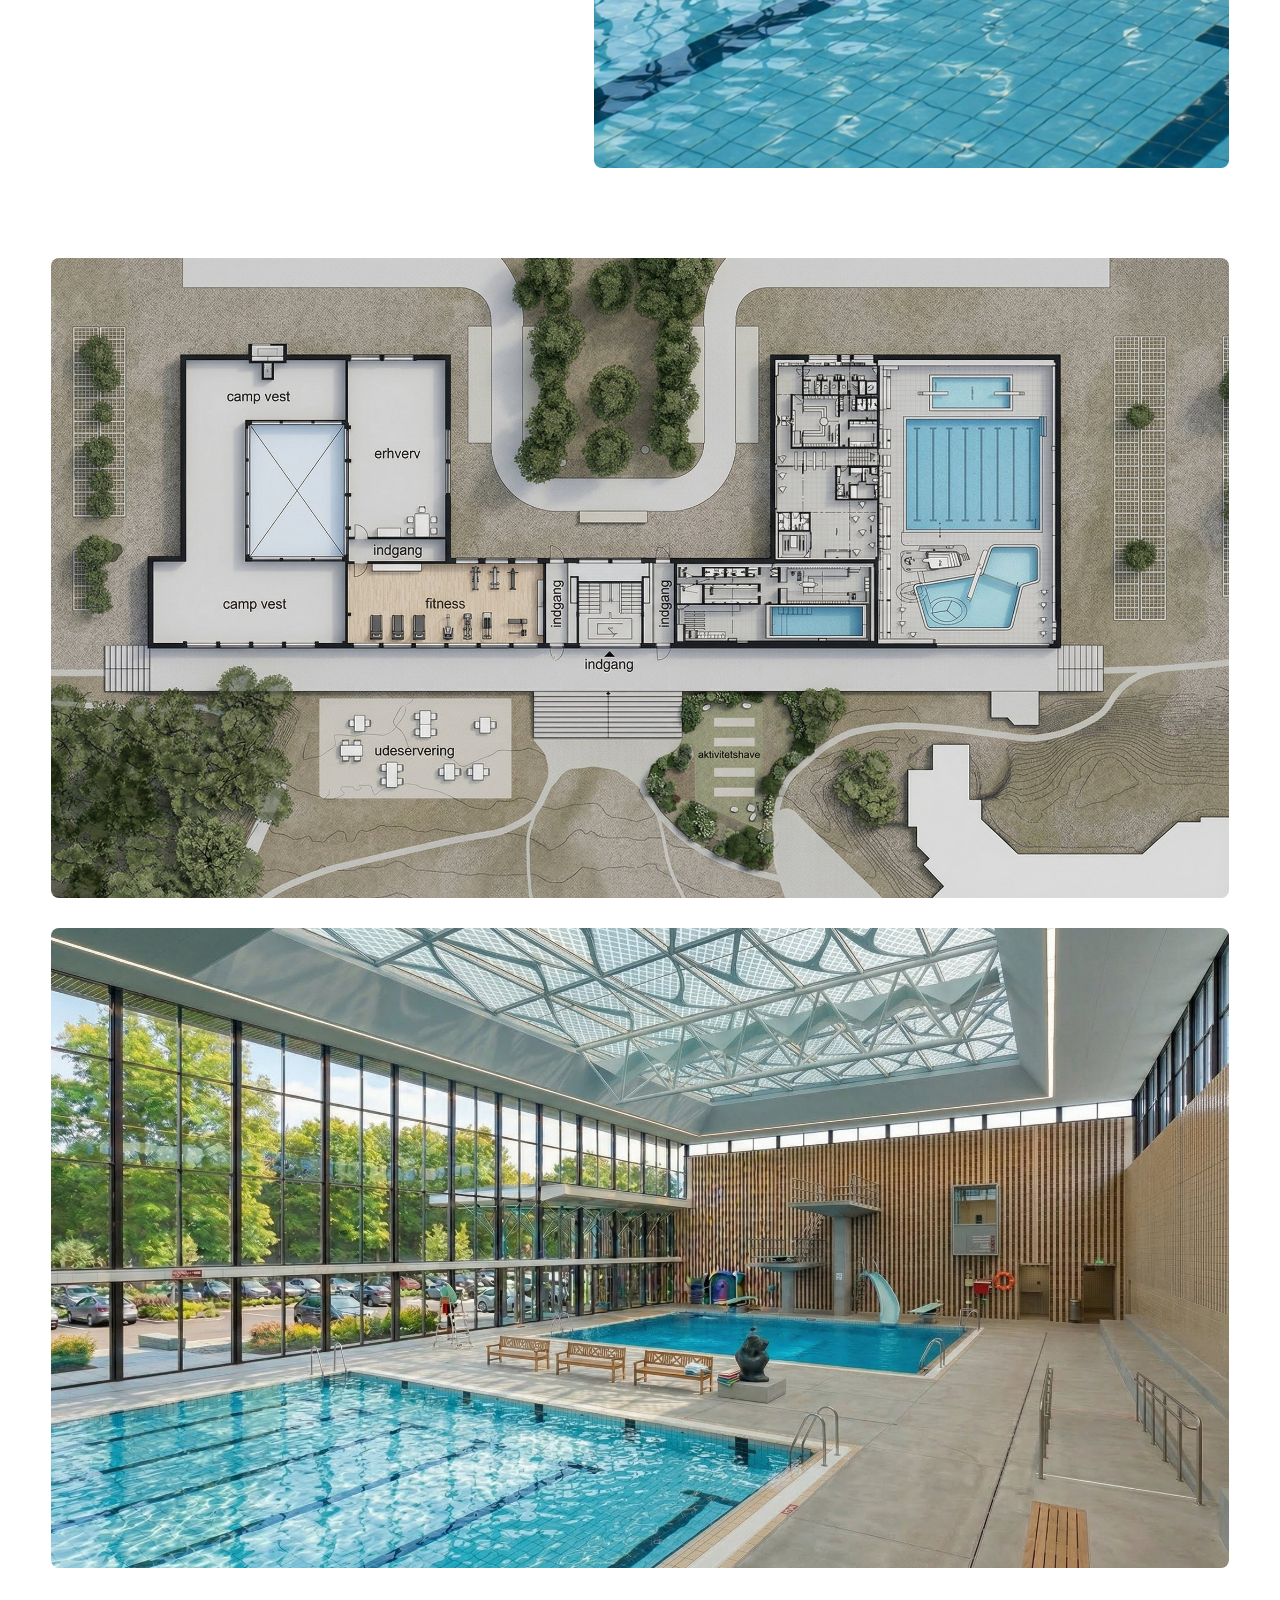
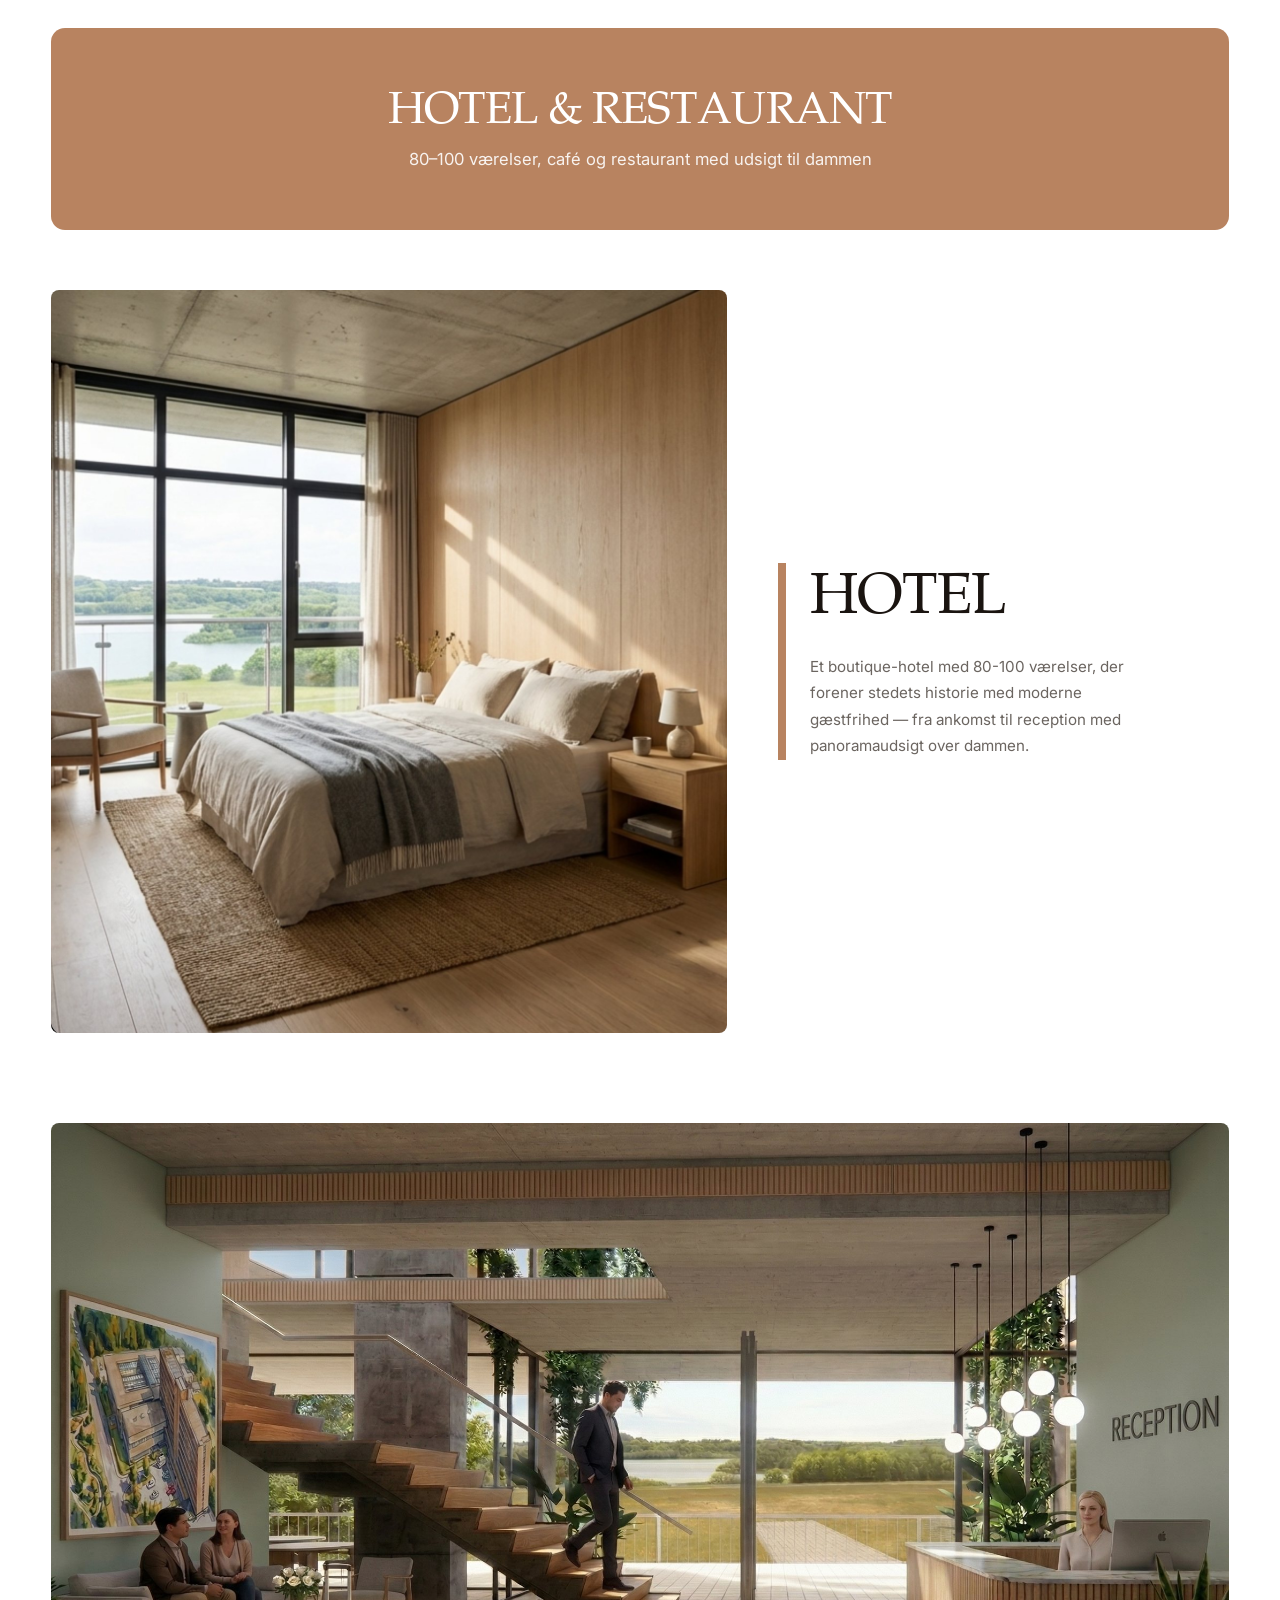
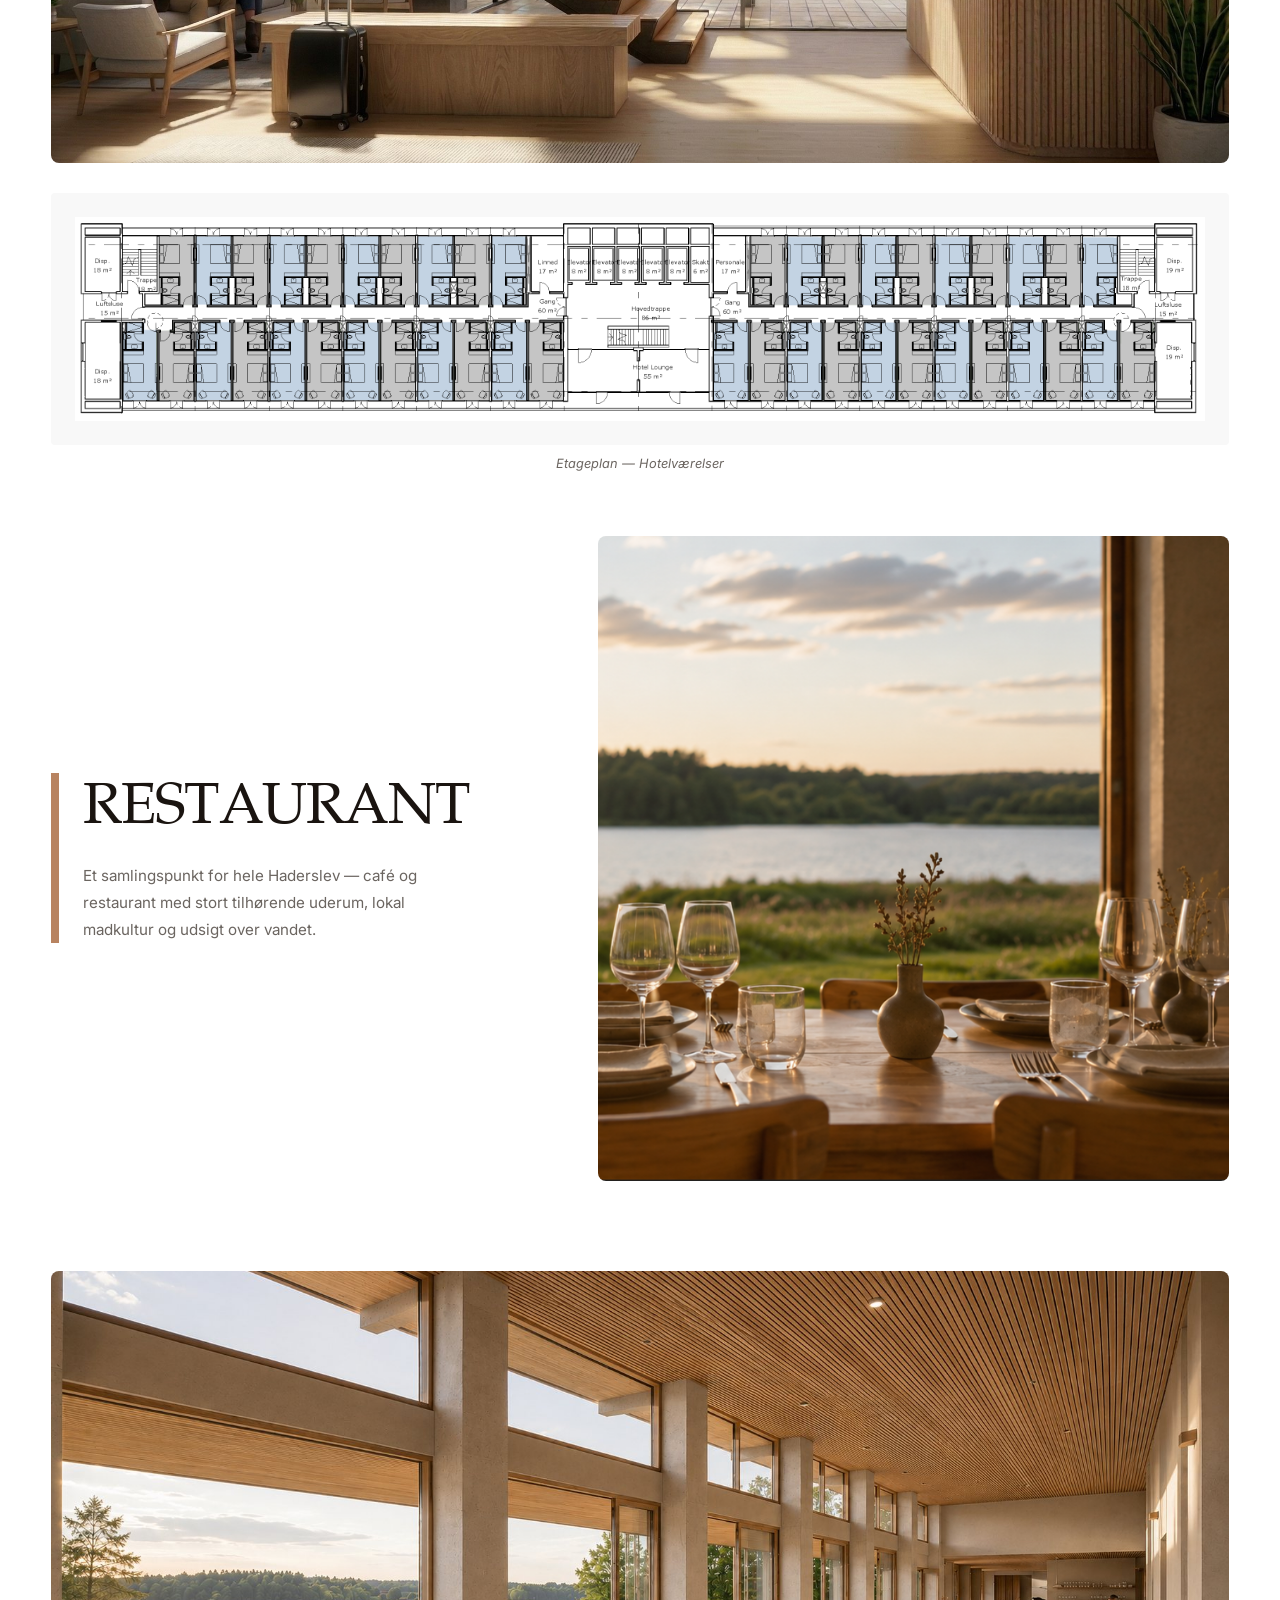
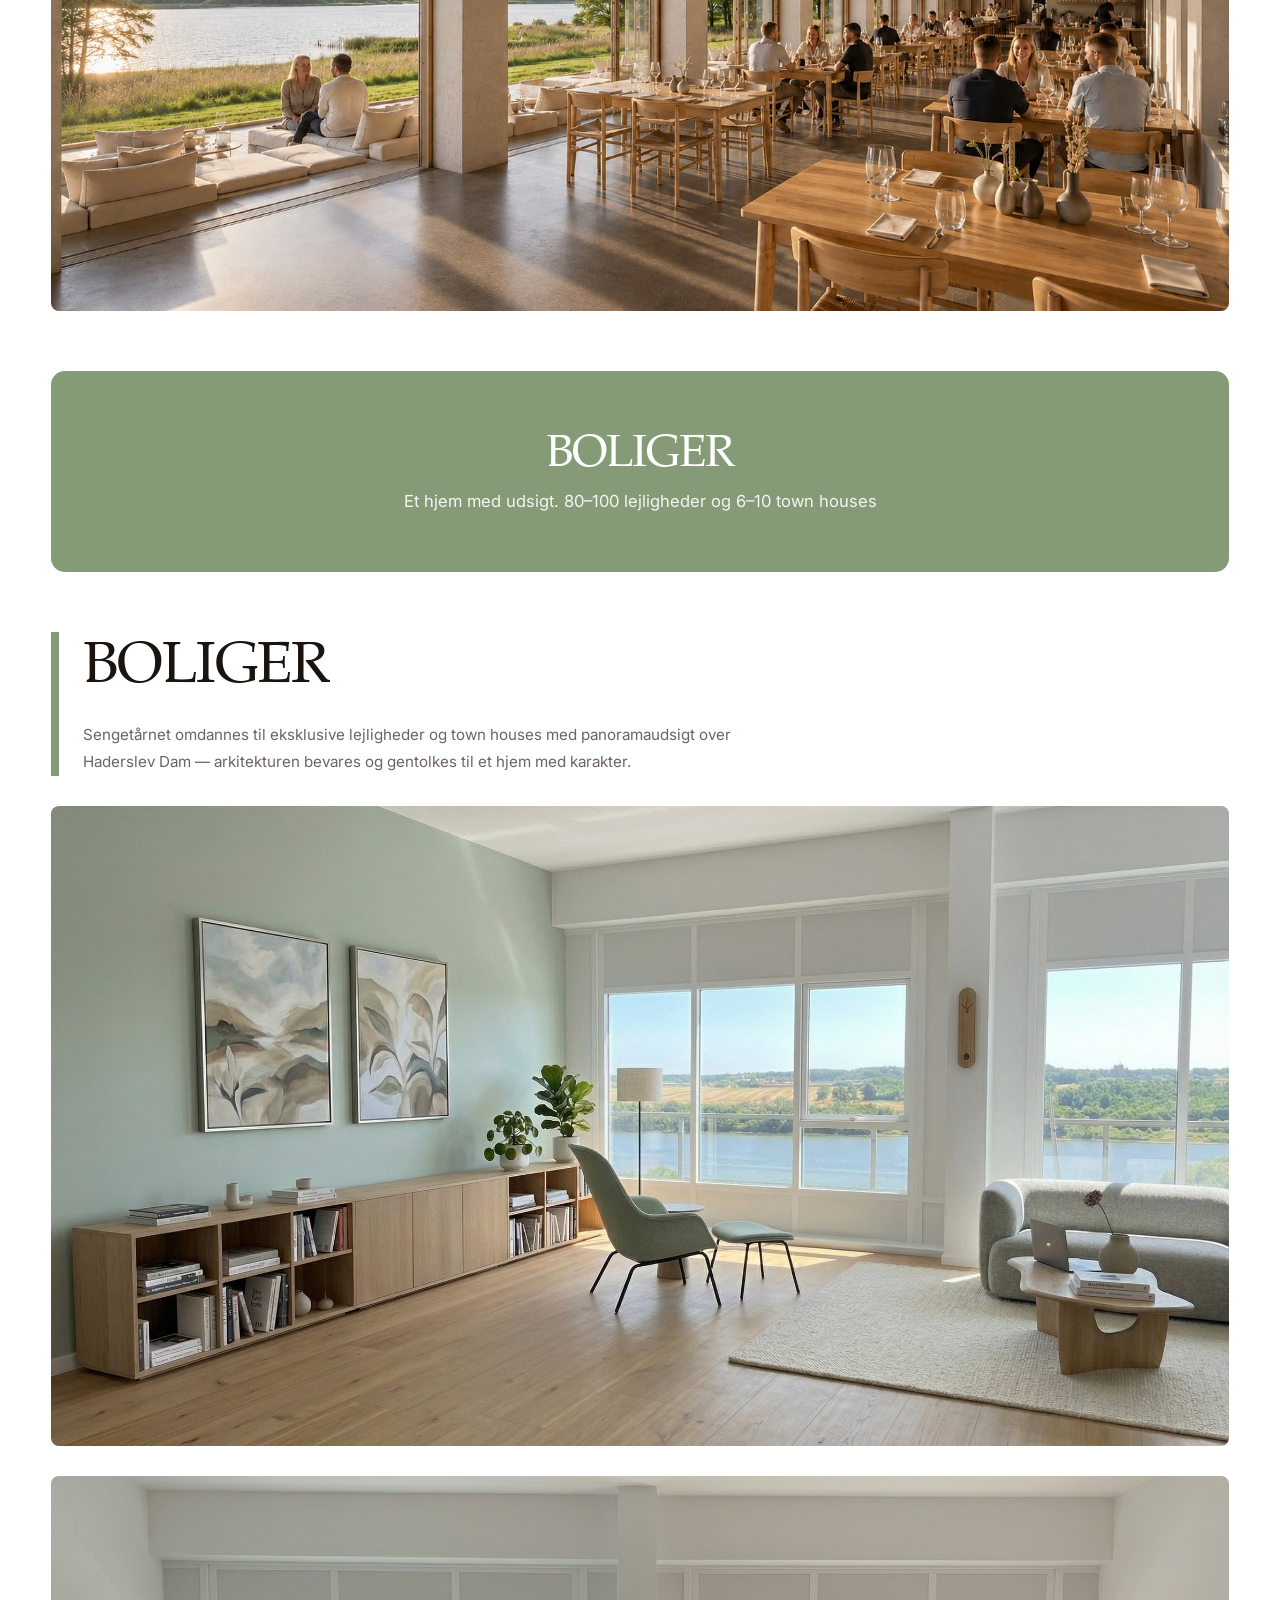
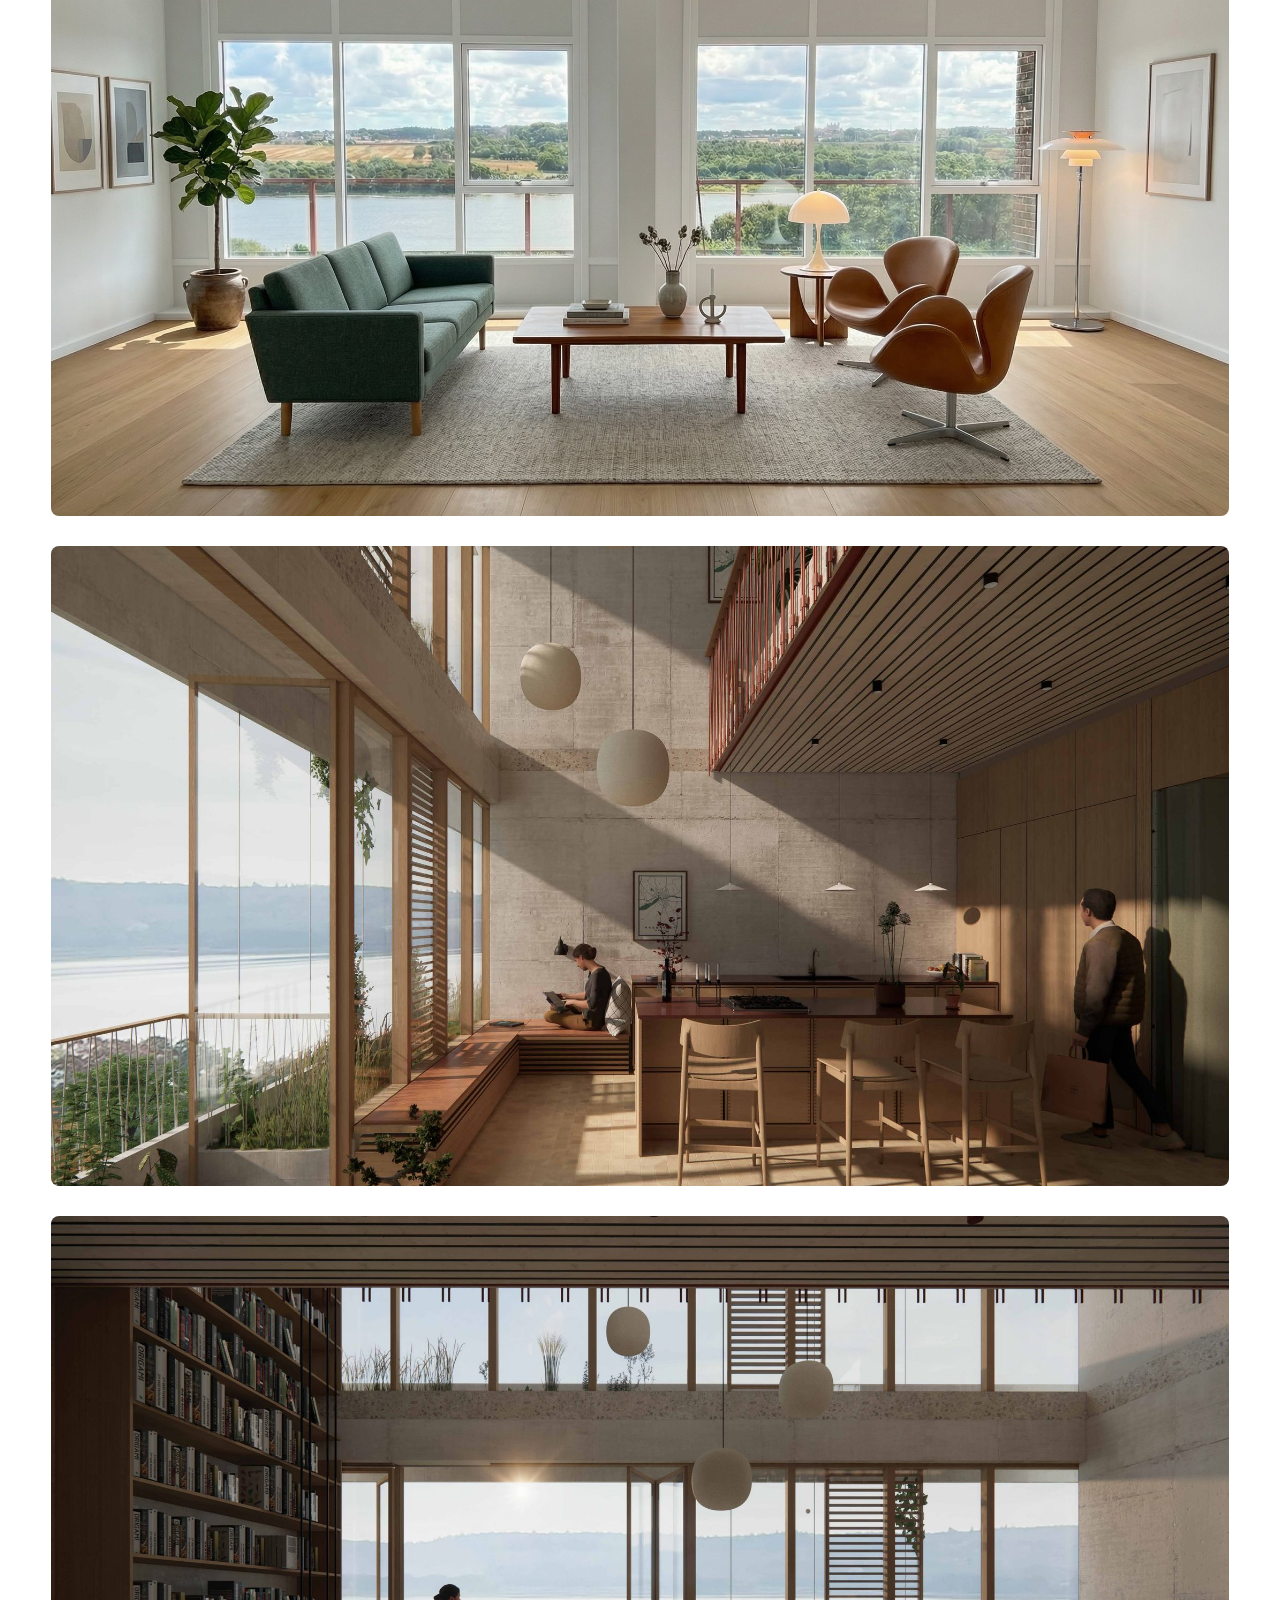
==== commit 8e68fdb5: "feat: revise Arkitekturens Dag section into post-event recap Replace the pre-event banner and signup" ====
--- a/index.html
+++ b/index.html
@@ -9,12 +9,6 @@
 <link rel="stylesheet" href="style.css">
 </head>
 <body>
-
-<!-- EVENT BANNER: Arkitekturens Dag — midlertidig, fjern efter 2026-10-05 (se docs/DECISIONS.md) -->
-<a href="#event" class="event-banner" id="eventBanner">
-  <span class="event-banner-text">🏛 Åbent Hus — Arkitekturens Dag · Mandag d. 5. oktober, kl. 16.30–18.00</span>
-  <span class="event-banner-cta">Læs mere ↓</span>
-</a>
 
 <!-- NAV -->
 <header class="site-header" id="header">
@@ -68,17 +62,30 @@
   <p class="hero-signup-disclaimer">Din e-mail bruges kun til at kontakte dig om Udsigten Haderslev.</p>
 </section>
 
-<!-- EVENT: ÅBENT HUS — ARKITEKTURENS DAG — midlertidig, fjern efter 2026-10-05 (se docs/DECISIONS.md) -->
+<!-- ARKITEKTURENS DAG — opsummering efter afholdt arrangement (se docs/DECISIONS.md) -->
 <section class="section event-section" id="event">
   <div class="container">
-    <div class="section-block event-full">
-      <h2>ÅBENT HUS<br>ARKITEKTURENS DAG</h2>
-      <p class="event-date">Mandag den 5. oktober 2026 · kl. 16.30–18.00</p>
-      <p>Vær med når vi åbner dørene til Sengetårnet i det tidligere sygehus i Haderslev og viser projektet frem.</p>
-      <p class="event-highlight">Tilmeldingen er nu <span class="event-underline">lukket</span>.<br>Vi er meget glade for, at<br>mere end <span class="event-count">500</span><br>har tilmeldt sig arrangementet.</p>
-      <p>Herover på siden kan du skrive dig op til vores nyhedsbrev og få mere information om arrangementet.</p>
-      <p>Der kommer et nyhedsbrev med mere information om både arrangementet og Udsigten.<br>Hvis du ønsker at se mere og modtage fremtidig information om Udsigten, er du meget velkommen til at skrive til os på<br><a href="mailto:info@udsigten.dk">info@udsigten.dk</a>.</p>
-    </div>
+    <div class="section-block">
+      <h2>ARKITEKTURENS DAG PÅ UDSIGTEN BLEV ET KÆMPE TILLØBSTYKKE</h2>
+      <p>Mere end 500 interesserede deltog i Arkitekturens Dag på Udsigten.</p>
+      <p>Tak for den store opbakning og den gode stemning.</p>
+      <p>Dagen forløb i god ro og orden, på trods af den store interesse.</p>
+      <p>Vi sender fremover nyhedsbreve til alle, der har tilmeldt sig. Så kan du følge med i den fortsatte omdannelse af Udsigten.</p>
+    </div>
+    <img src="images/arkitekturens-dag-cover.jpg" alt="Fremmødte til Arkitekturens Dag, Udsigten Haderslev" class="event-cover-img" loading="lazy">
+
+    <details class="event-foldout">
+      <summary>Se flere billeder</summary>
+      <div class="event-foldout-content">
+        <div class="event-gallery">
+          <img src="images/arkitekturens-dag-01.jpg" alt="Rundvisning på Arkitekturens Dag, Udsigten Haderslev" loading="lazy">
+          <img src="images/arkitekturens-dag-02.jpg" alt="Besøgende til Arkitekturens Dag, Udsigten Haderslev" loading="lazy">
+          <img src="images/arkitekturens-dag-03.jpg" alt="Besøgende til Arkitekturens Dag, Udsigten Haderslev" loading="lazy">
+          <img src="images/arkitekturens-dag-04.jpg" alt="Besøgende til Arkitekturens Dag, Udsigten Haderslev" loading="lazy">
+        </div>
+        <button type="button" class="event-foldout-close">Se mindre</button>
+      </div>
+    </details>
   </div>
 </section>
 
@@ -390,13 +397,14 @@
 }, {threshold: 0.08});
 document.querySelectorAll('.reveal').forEach(el => observer.observe(el));
 
-// Event-banner: viser/skjuler Åbent Hus-boksen (midlertidig)
-const eventBanner = document.getElementById('eventBanner');
-const eventBox = document.querySelector('.event-full');
-eventBanner.addEventListener('click', e => {
-  e.preventDefault();
-  const isOpen = eventBox.classList.toggle('is-open');
-  if (isOpen) eventBox.scrollIntoView({behavior: 'smooth', block: 'center'});
+// Arkitekturens Dag: luk-knap i hvert fold-ud ("Se flere billeder" / "Læs mere")
+document.querySelectorAll('.event-foldout').forEach(foldout => {
+  const closeBtn = foldout.querySelector('.event-foldout-close');
+  if (!closeBtn) return;
+  closeBtn.addEventListener('click', () => {
+    foldout.open = false;
+    foldout.scrollIntoView({behavior: 'smooth', block: 'start'});
+  });
 });
 
 // Hero tilmeldingsfelt: dynamisk placeholder + send-ikon ved gyldig e-mail
--- a/style.css
+++ b/style.css
@@ -29,7 +29,6 @@
   --content-width: 1300px;
   --gutter:    clamp(24px, 4vw, 60px);
   --section-pad: clamp(16px, 2.5vw, 30px);
-  --banner-height: 44px; /* Event-banner (Arkitekturens Dag), fjern var sammen med .event-banner efter 2026-10-05 */
 }
 
 /* ========== BASE ========== */
@@ -154,38 +153,10 @@
   border-color: #fff;
 }
 
-/* ========== EVENT BANNER (Arkitekturens Dag) — midlertidig, fjern hele blokken + HTML efter 2026-10-05 ========== */
-.event-banner {
-  position: fixed;
-  top: 0;
-  left: 0;
-  width: 100%;
-  z-index: 1000;
-  display: flex;
-  align-items: center;
-  justify-content: center;
-  flex-wrap: wrap;
-  gap: 4px 12px;
-  background: var(--accent);
-  color: #fff;
-  text-align: center;
-  padding: 10px var(--gutter);
-  font-family: 'Inter', sans-serif;
-  font-size: 0.85rem;
-  line-height: 1.3;
-}
-
-.event-banner-cta {
-  font-weight: 700;
-  text-decoration: underline;
-  text-underline-offset: 2px;
-  white-space: nowrap;
-}
-
 /* ========== NAV ========== */
 .site-header {
   position: fixed;
-  top: var(--banner-height);
+  top: 0;
   left: 0;
   width: 100%;
   z-index: 999;
@@ -283,7 +254,7 @@
 .hero {
   position: relative;
   max-width: var(--content-width);
-  margin: calc(76px + var(--banner-height)) auto 0; /* clears fixed header (12px top-padding + 48px logo + 12px bottom-padding = 72px) + 4px buffer + event-banner */
+  margin: 76px auto 0; /* clears fixed header (12px top-padding + 48px logo + 12px bottom-padding = 72px) + 4px buffer */
   padding: 0 var(--gutter);
 }
 
@@ -523,37 +494,74 @@
   margin-bottom: 8px;
 }
 
-/* ========== EVENT (Arkitekturens Dag) — midlertidig, fjern efter 2026-10-05 ========== */
-.event-full {
-  display: none;
-}
-
-.event-full.is-open { display: block; }
-
-.event-full p { margin-top: 18px; }
-
-.event-date {
+/* ========== EVENT (Arkitekturens Dag) ========== */
+.event-section .section-block p + p {
+  margin-top: 12px;
+}
+
+.event-gallery {
+  display: flex;
+  flex-direction: column;
+  gap: 16px;
+  margin-top: 24px;
+}
+
+.event-gallery img {
+  display: block;
+  width: 100%;
+  height: auto;
+  border-radius: 8px;
+}
+
+.event-cover-img {
+  display: block;
+  width: 100%;
+  height: auto;
+  border-radius: 8px;
+  margin-top: 24px;
+}
+
+.event-foldout {
+  margin-top: 32px;
+  padding-left: 24px;
+}
+
+.event-foldout summary,
+.event-foldout-close {
+  cursor: pointer;
   font-weight: 600;
-  color: var(--text);
-}
-
-.event-highlight {
-  font-size: 1.2rem;
-  line-height: 1.5;
-  text-align: center;
-}
-
-.event-underline,
-.event-count {
-  font-weight: 700;
-  text-decoration: underline;
-  text-decoration-thickness: 2px;
-  text-underline-offset: 4px;
-}
-
-.event-count {
-  font-size: 1.6rem;
   color: var(--accent);
+  font-size: 0.95rem;
+}
+
+.event-foldout summary {
+  list-style: none;
+}
+
+.event-foldout-close {
+  display: block;
+  margin-top: 24px;
+  background: none;
+  border: none;
+  padding: 0;
+  font-family: inherit;
+}
+
+.event-foldout summary::-webkit-details-marker { display: none; }
+
+.event-foldout summary::after {
+  content: '↓';
+  display: inline-block;
+  margin-left: 6px;
+  transition: transform 0.2s ease;
+}
+
+.event-foldout[open] summary::after {
+  transform: rotate(180deg);
+}
+
+.event-foldout-content {
+  margin-top: 18px;
 }
 
 /* ========== VISION ========== */
@@ -1010,10 +1018,6 @@
 }
 
 @media (max-width: 768px) {
-  :root {
-    --banner-height: 68px; /* event-banner-tekst ombrydes til 2 linjer på mobil */
-  }
-
   .header-inner .logo-img {
     height: 28px;
   }
@@ -1023,7 +1027,7 @@
   }
 
   .hero {
-    margin: calc(56px + var(--banner-height)) auto 0; /* clears fixed mobile header (12px top-padding + 28px logo + 12px bottom-padding = 52px) + 4px buffer + event-banner */
+    margin: 56px auto 0; /* clears fixed mobile header (12px top-padding + 28px logo + 12px bottom-padding = 52px) + 4px buffer */
   }
 
   .hero-content {
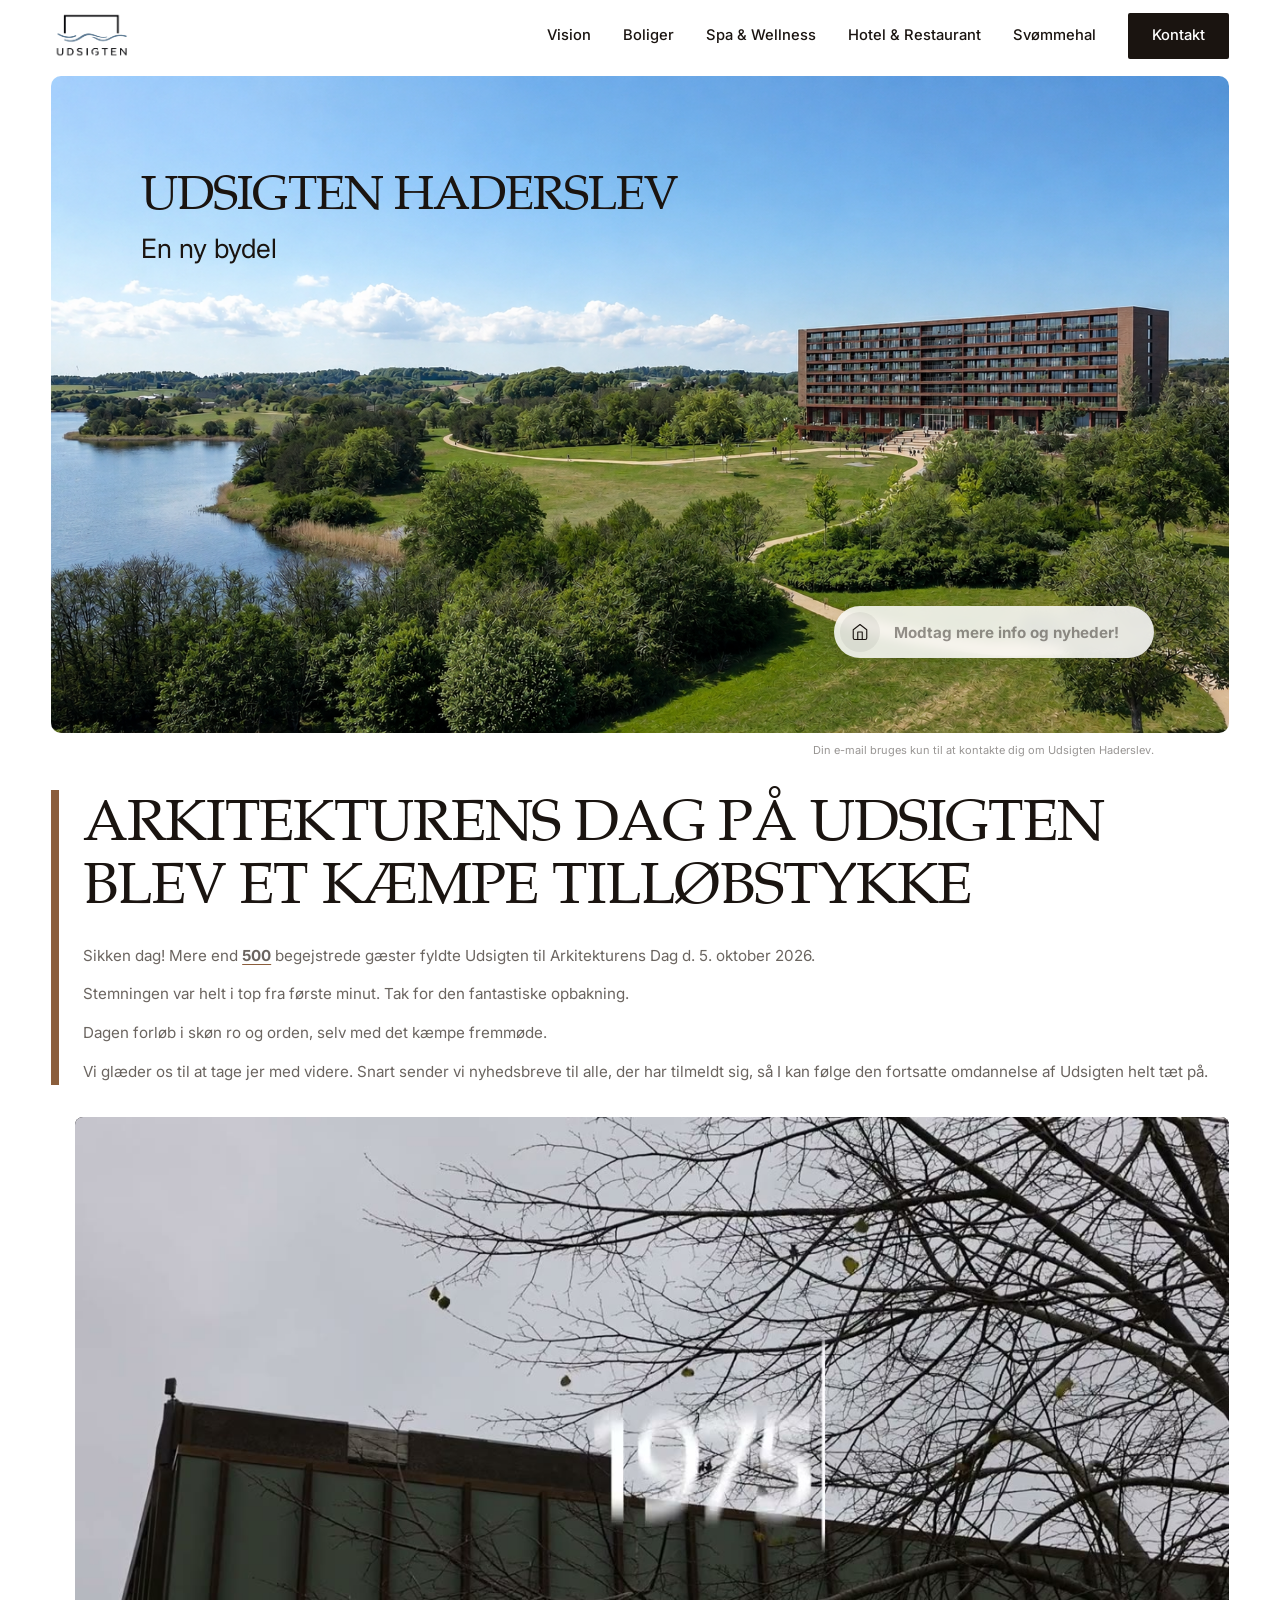
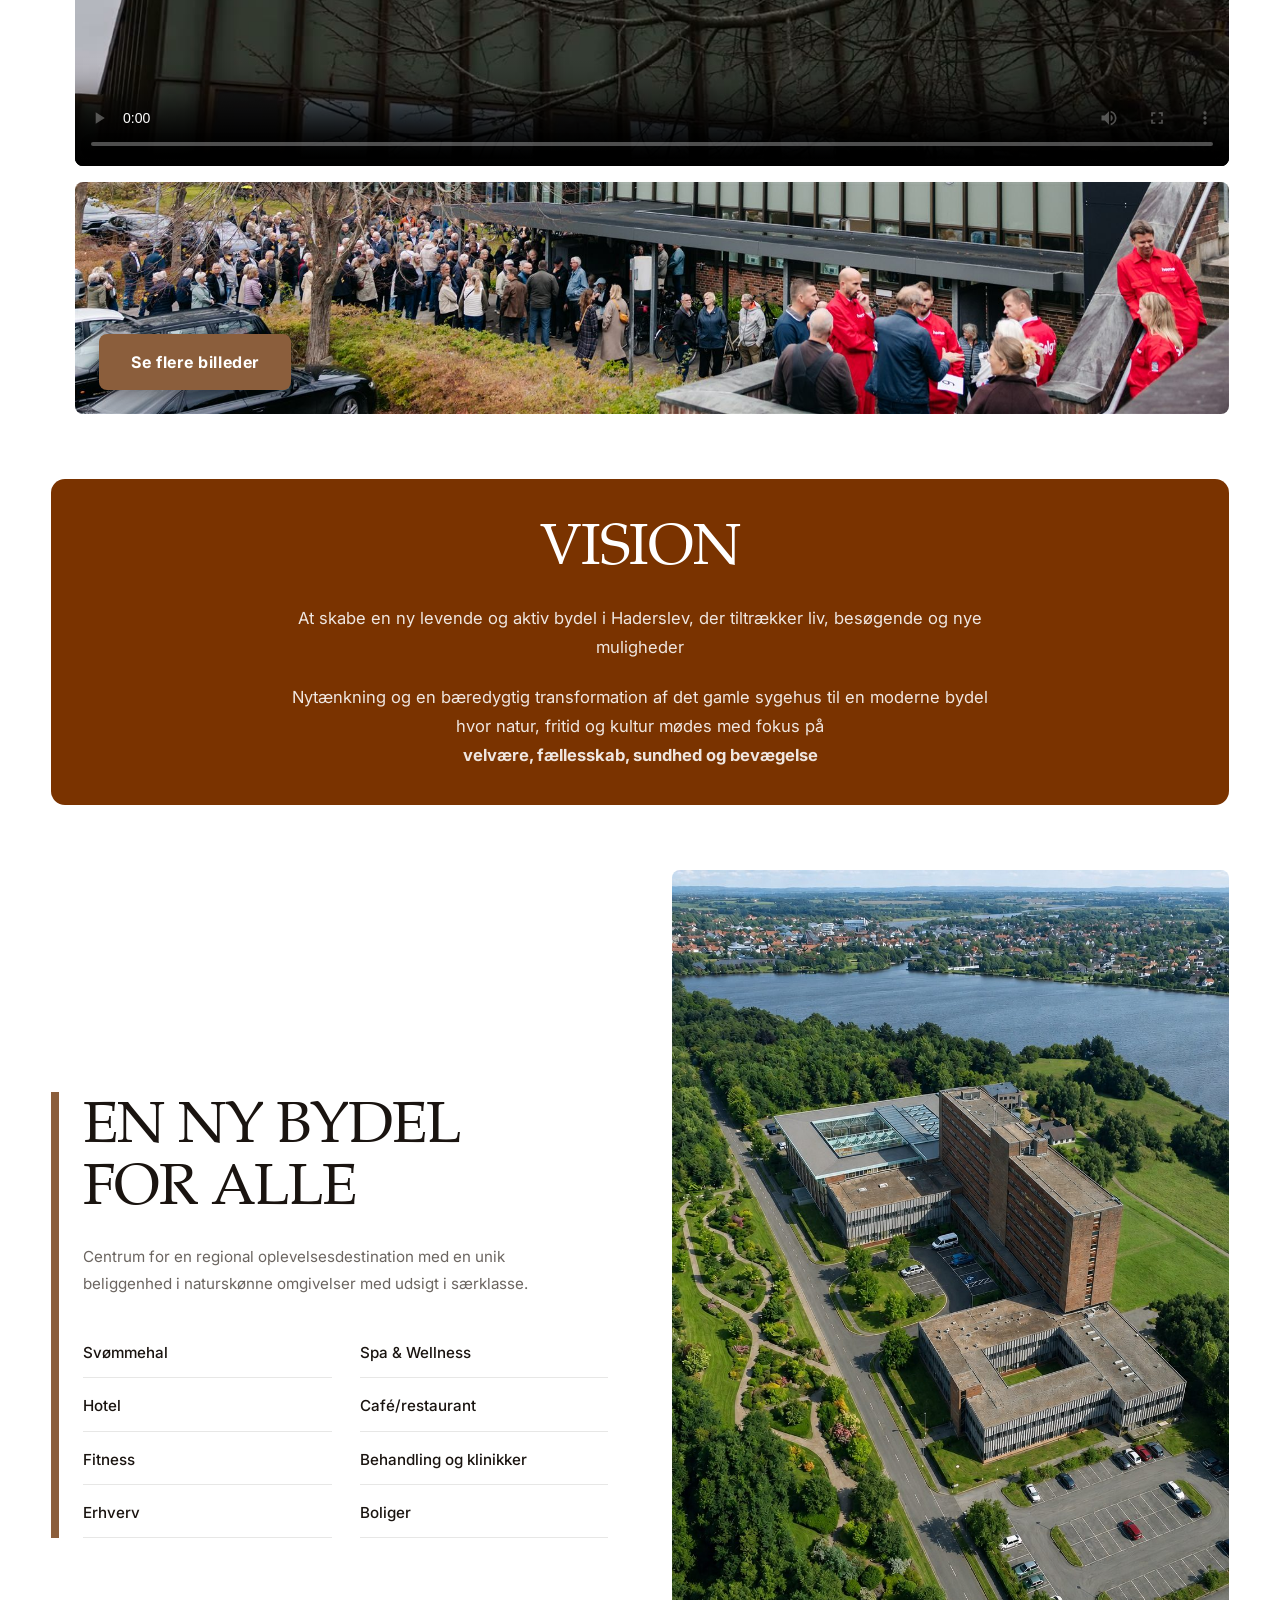
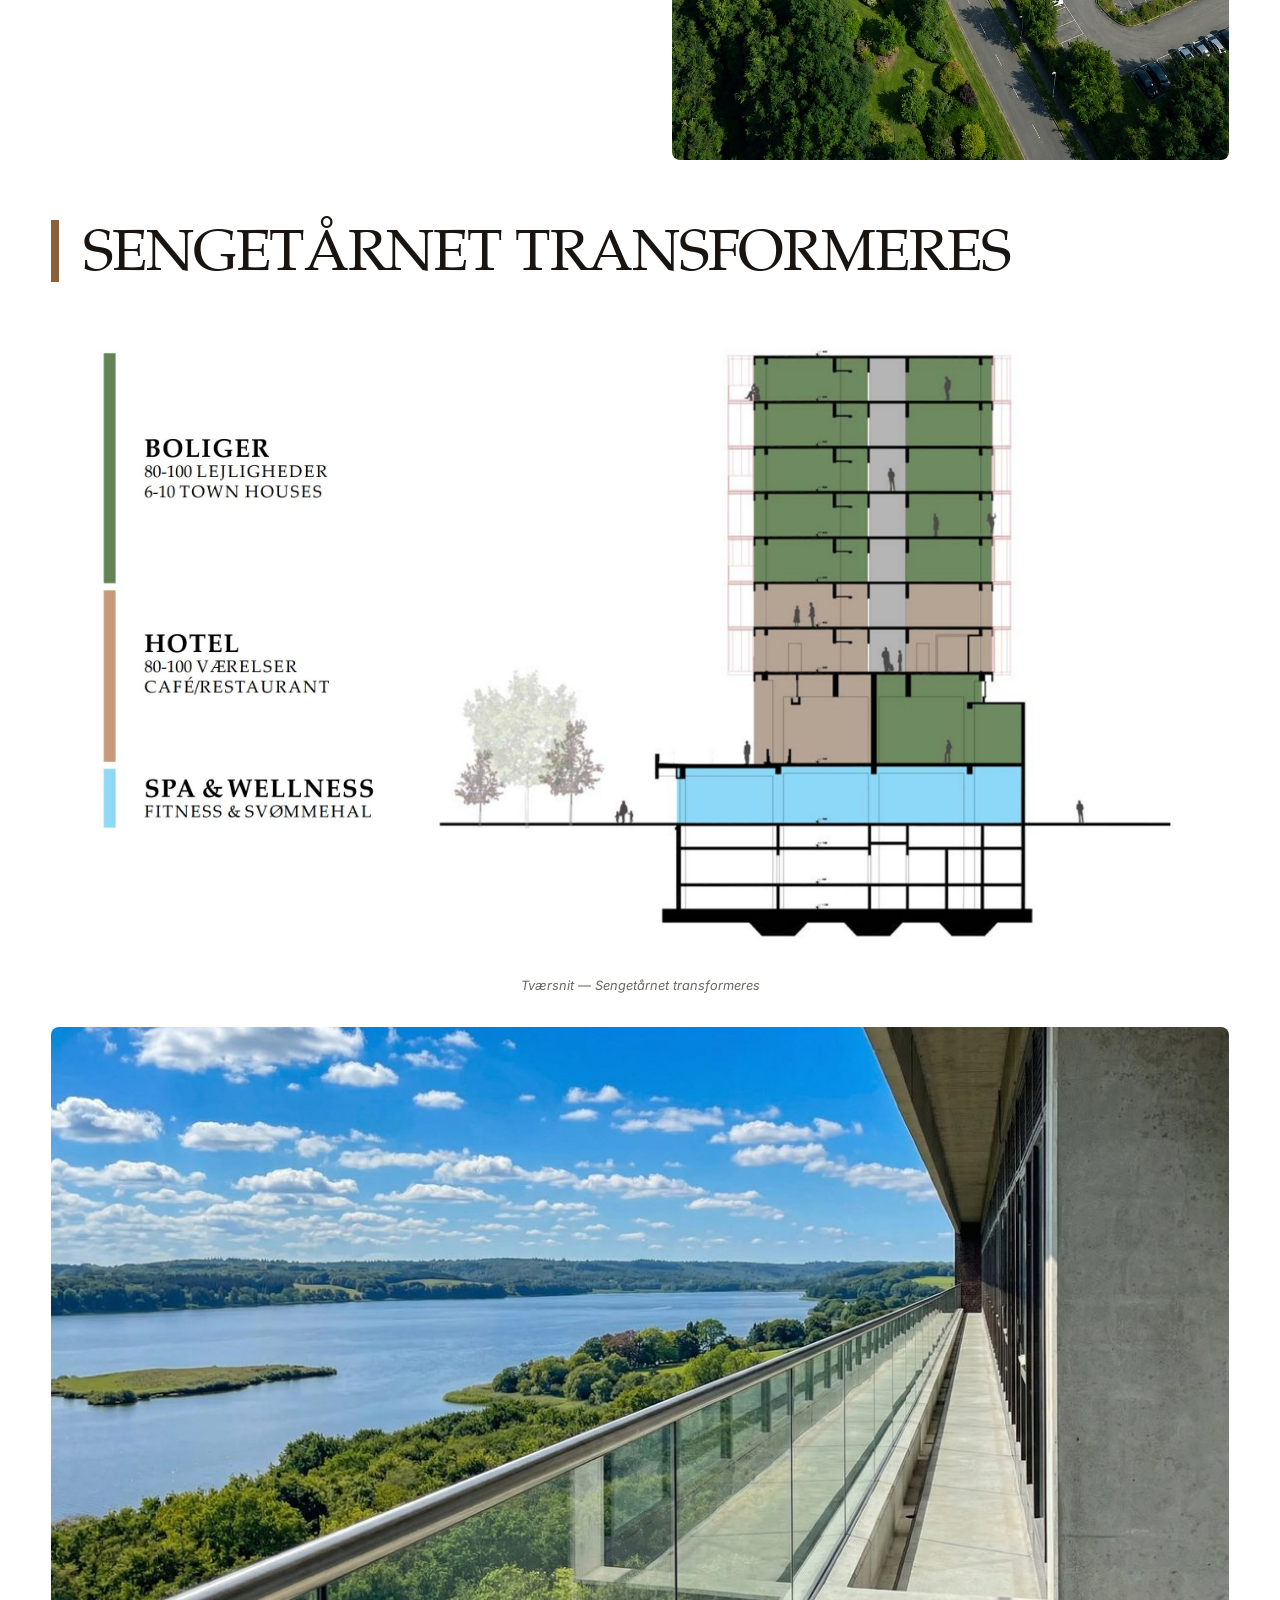
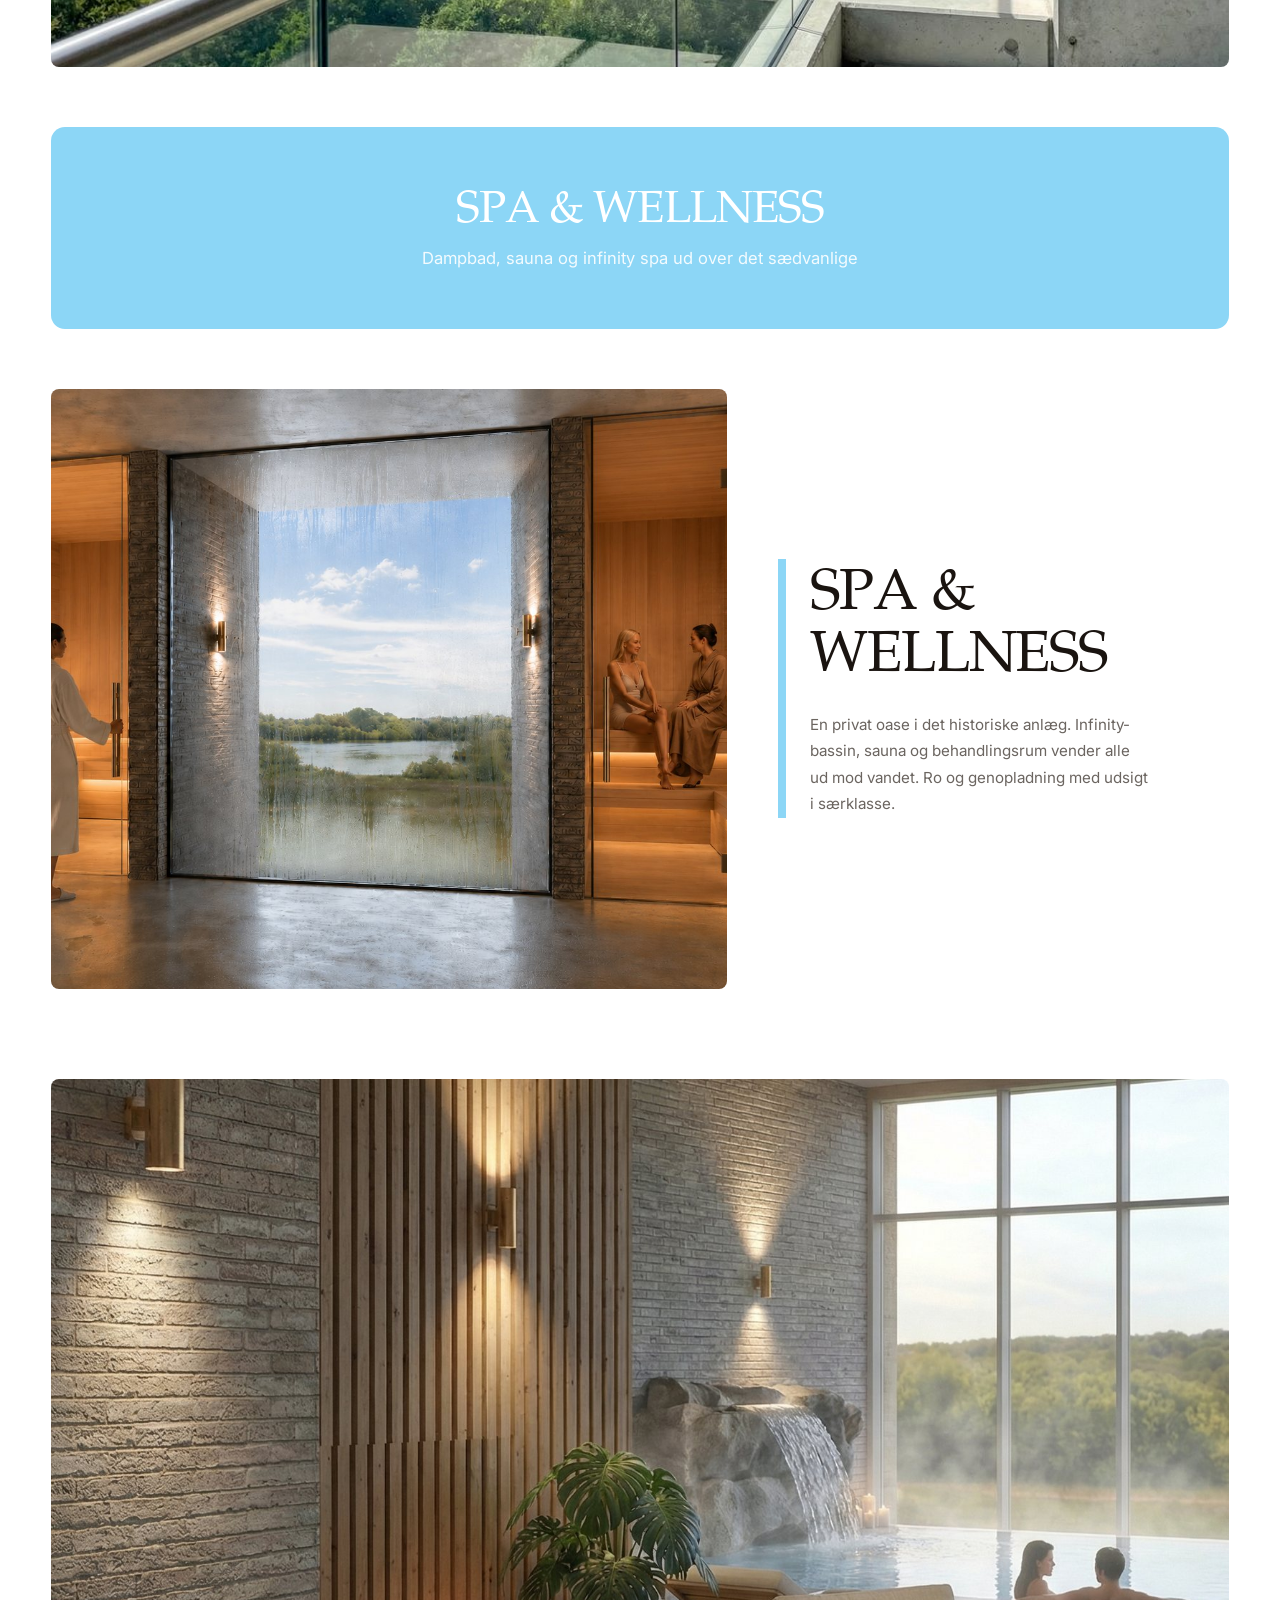
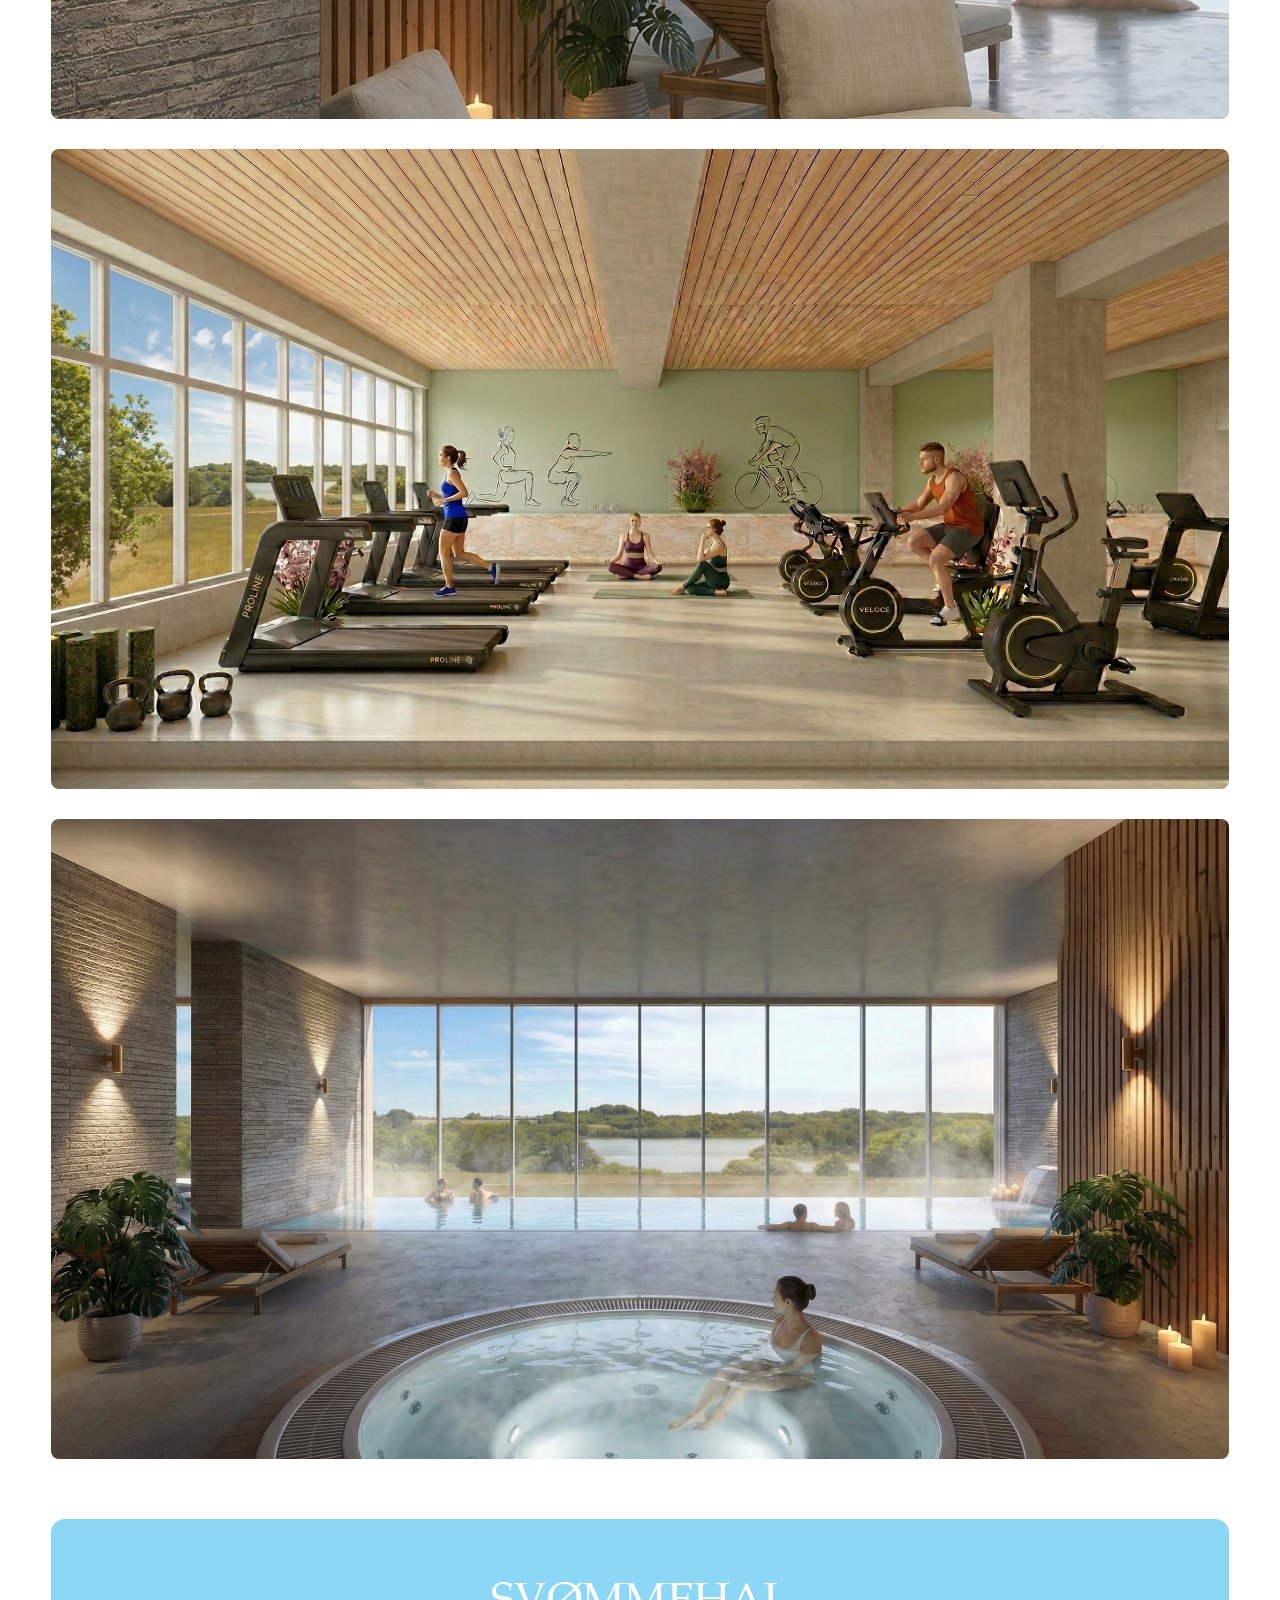
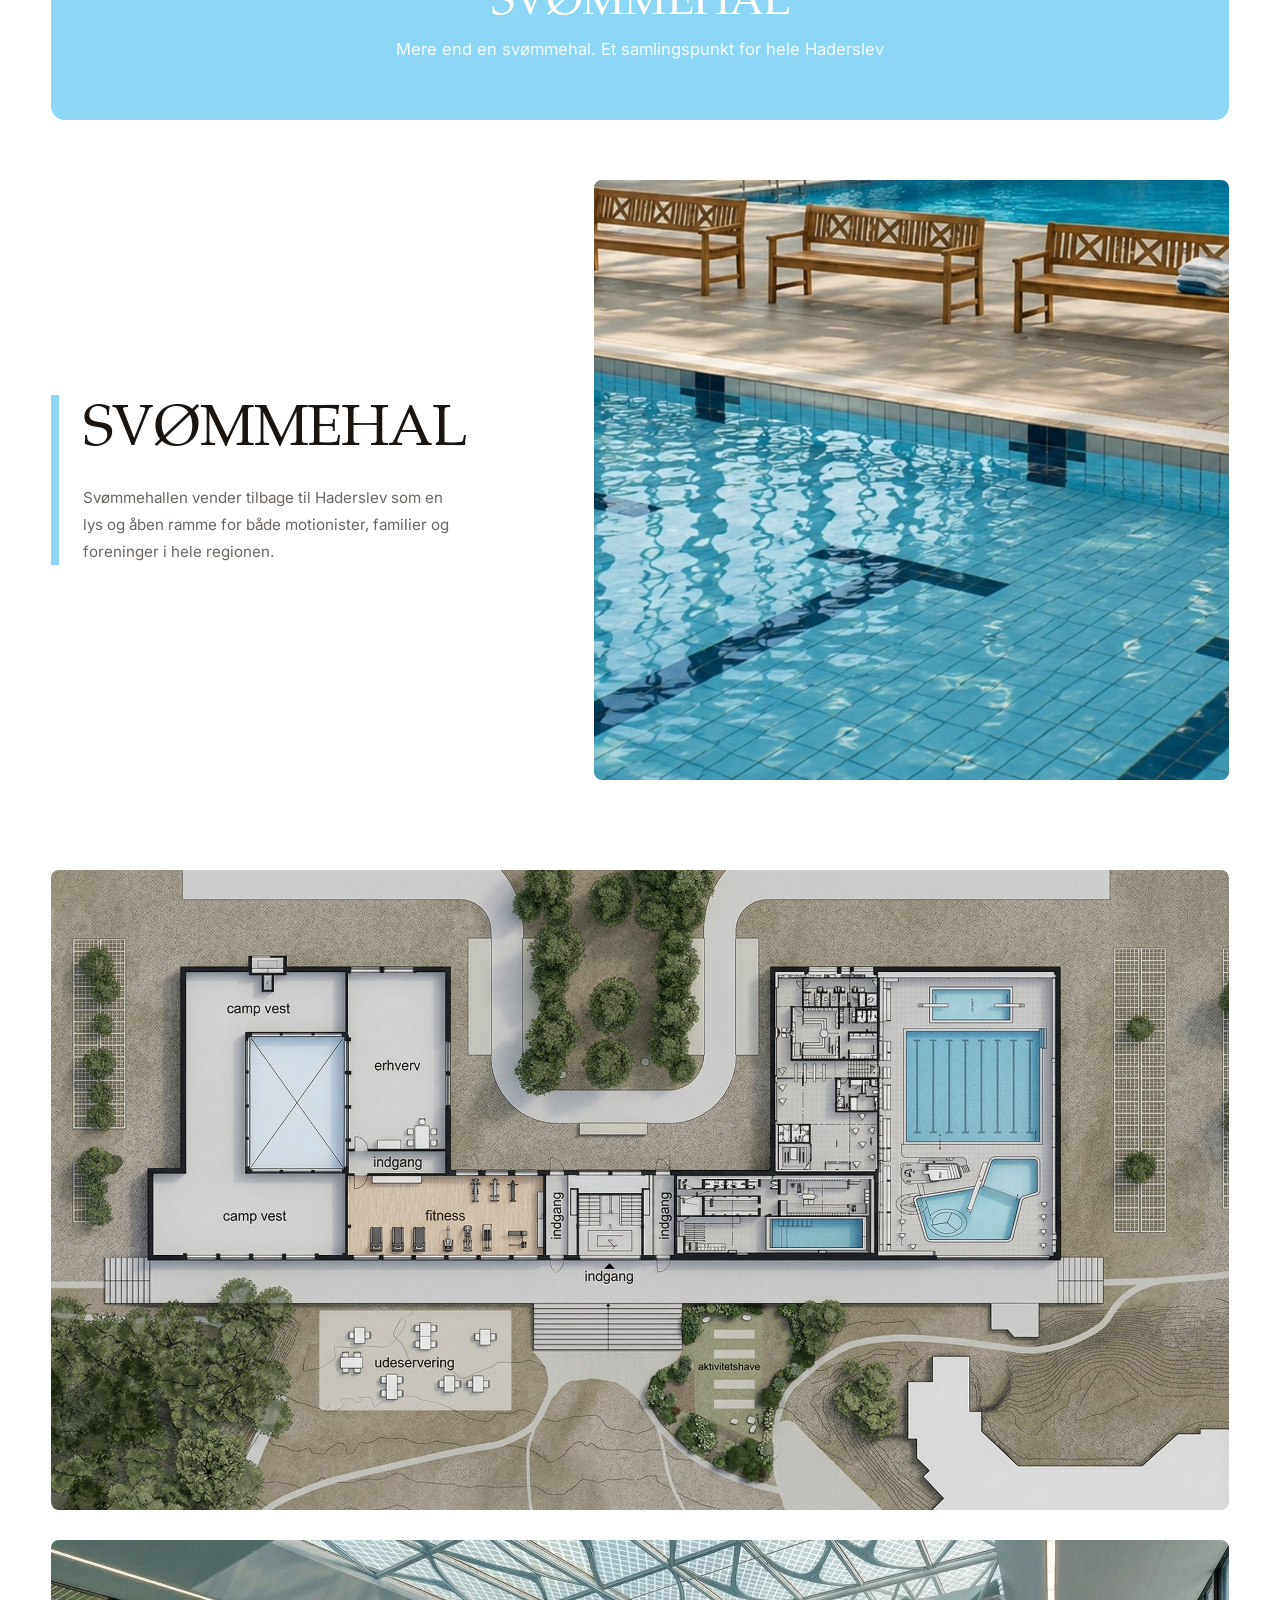
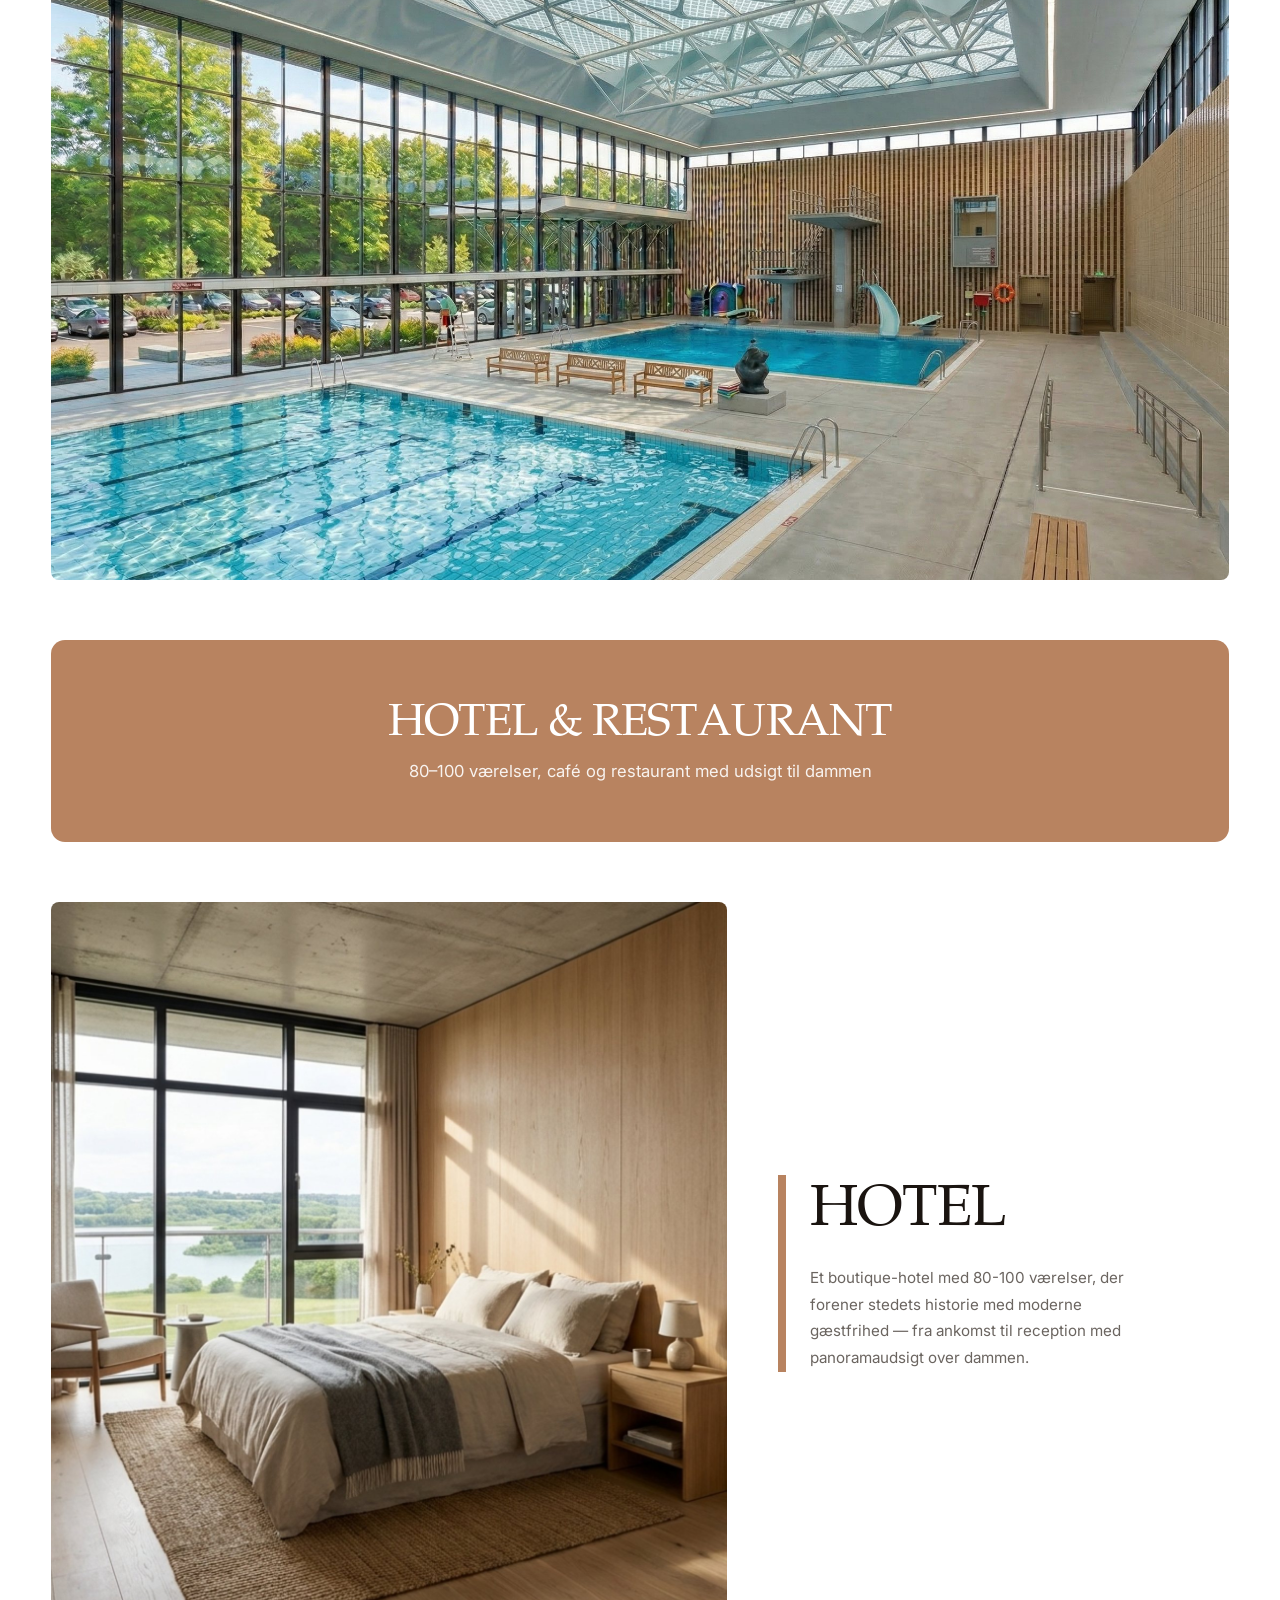
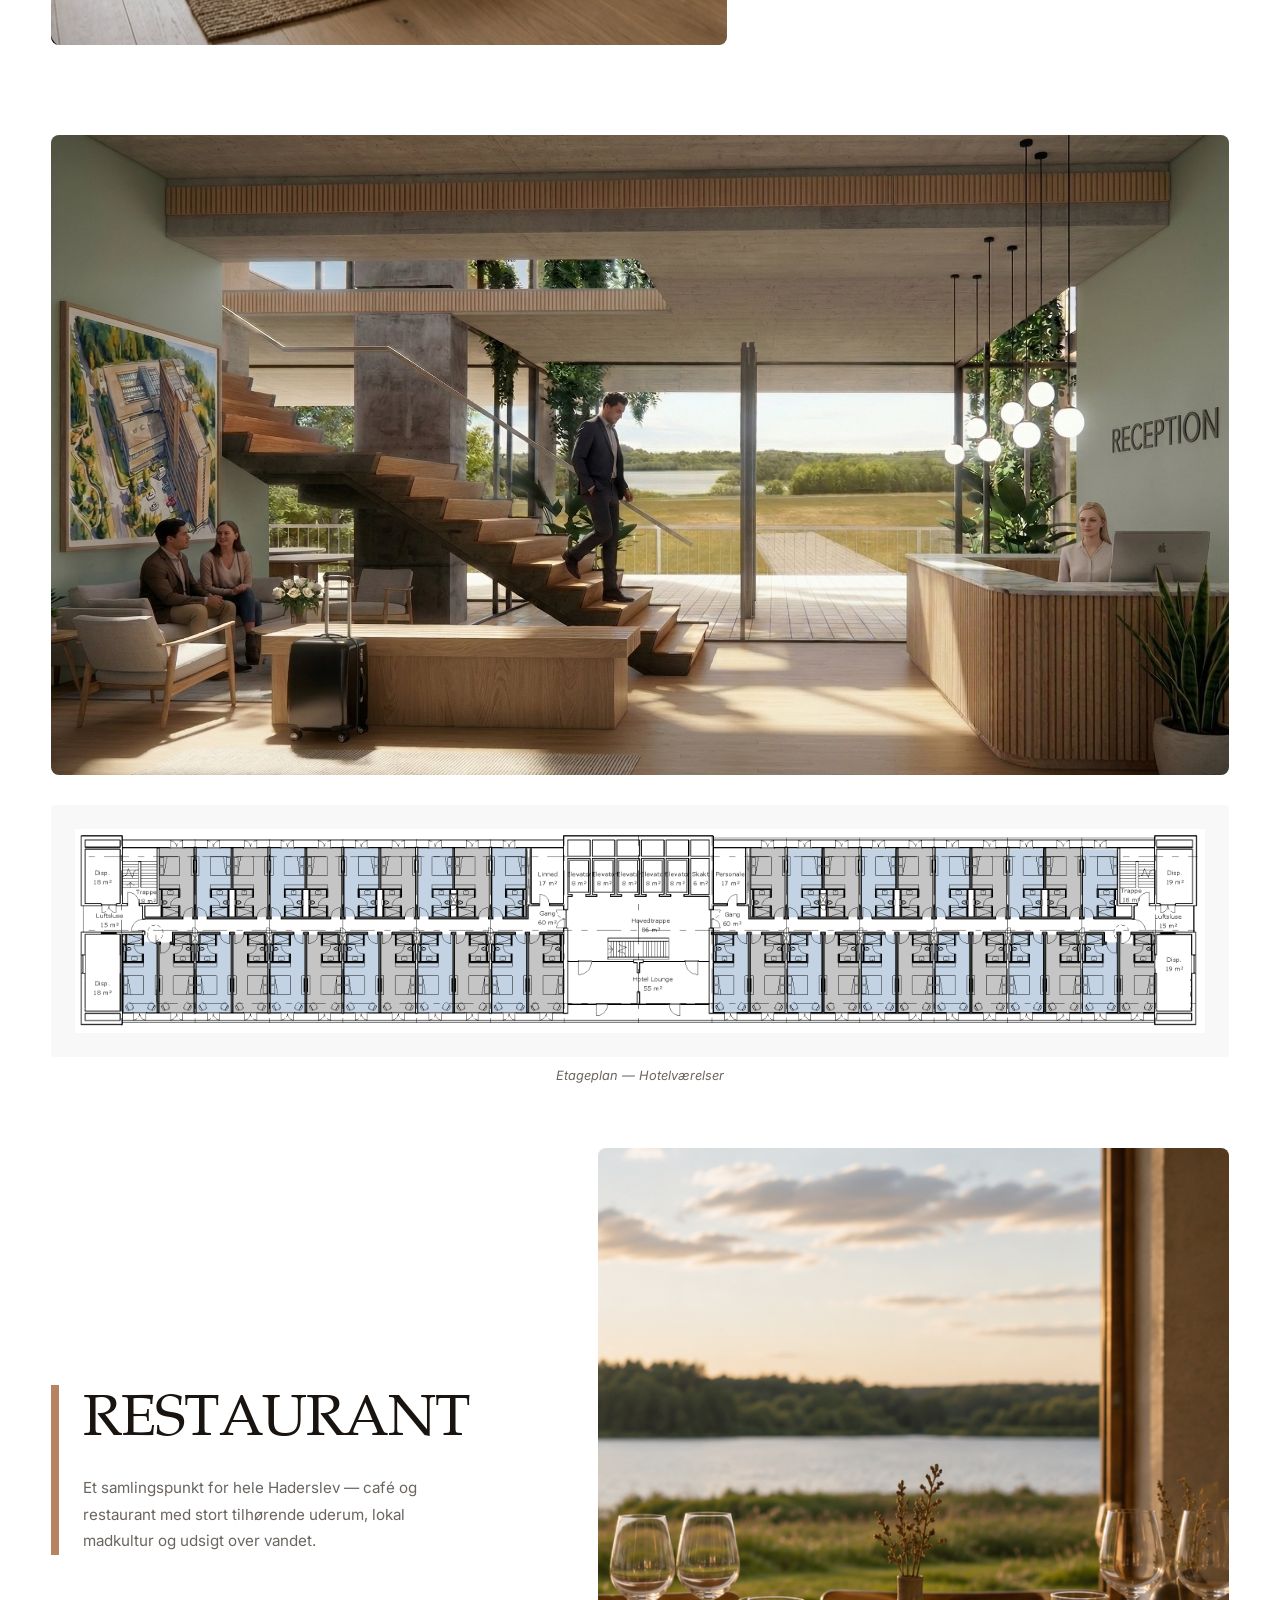
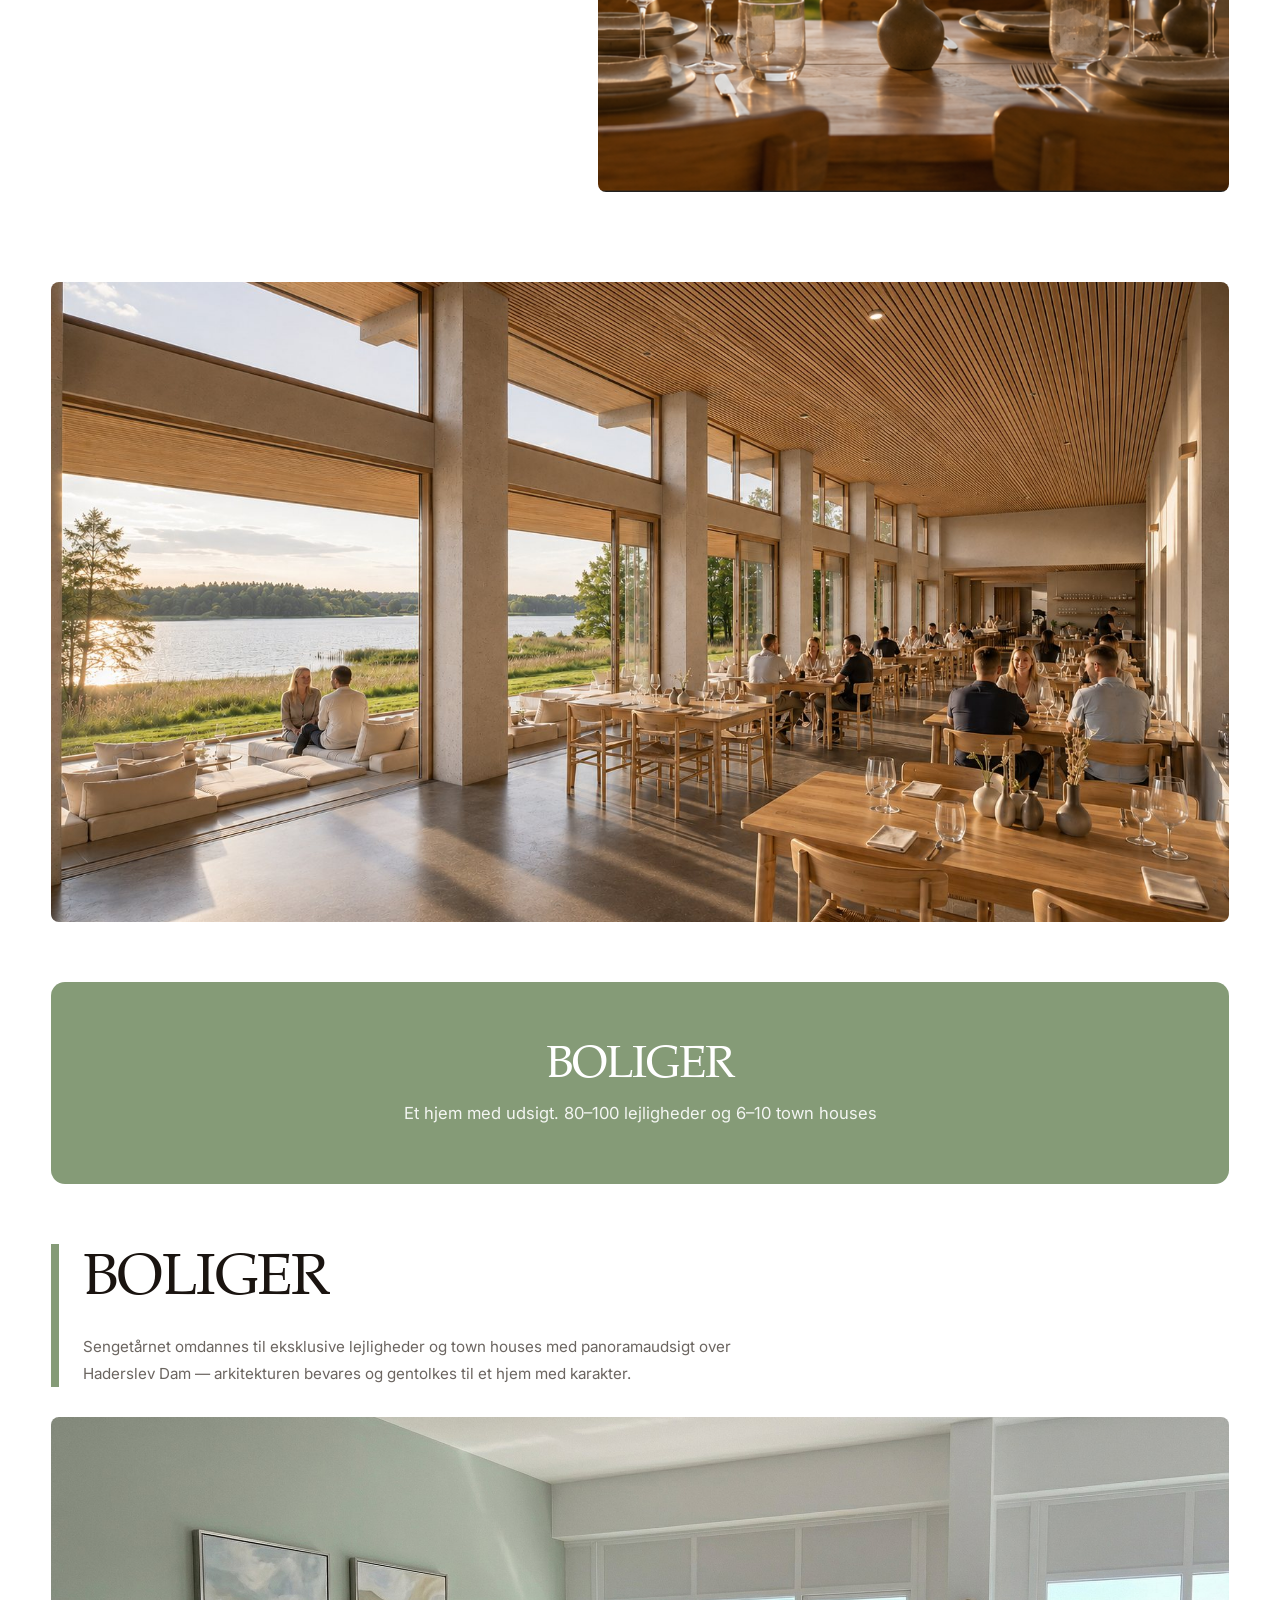
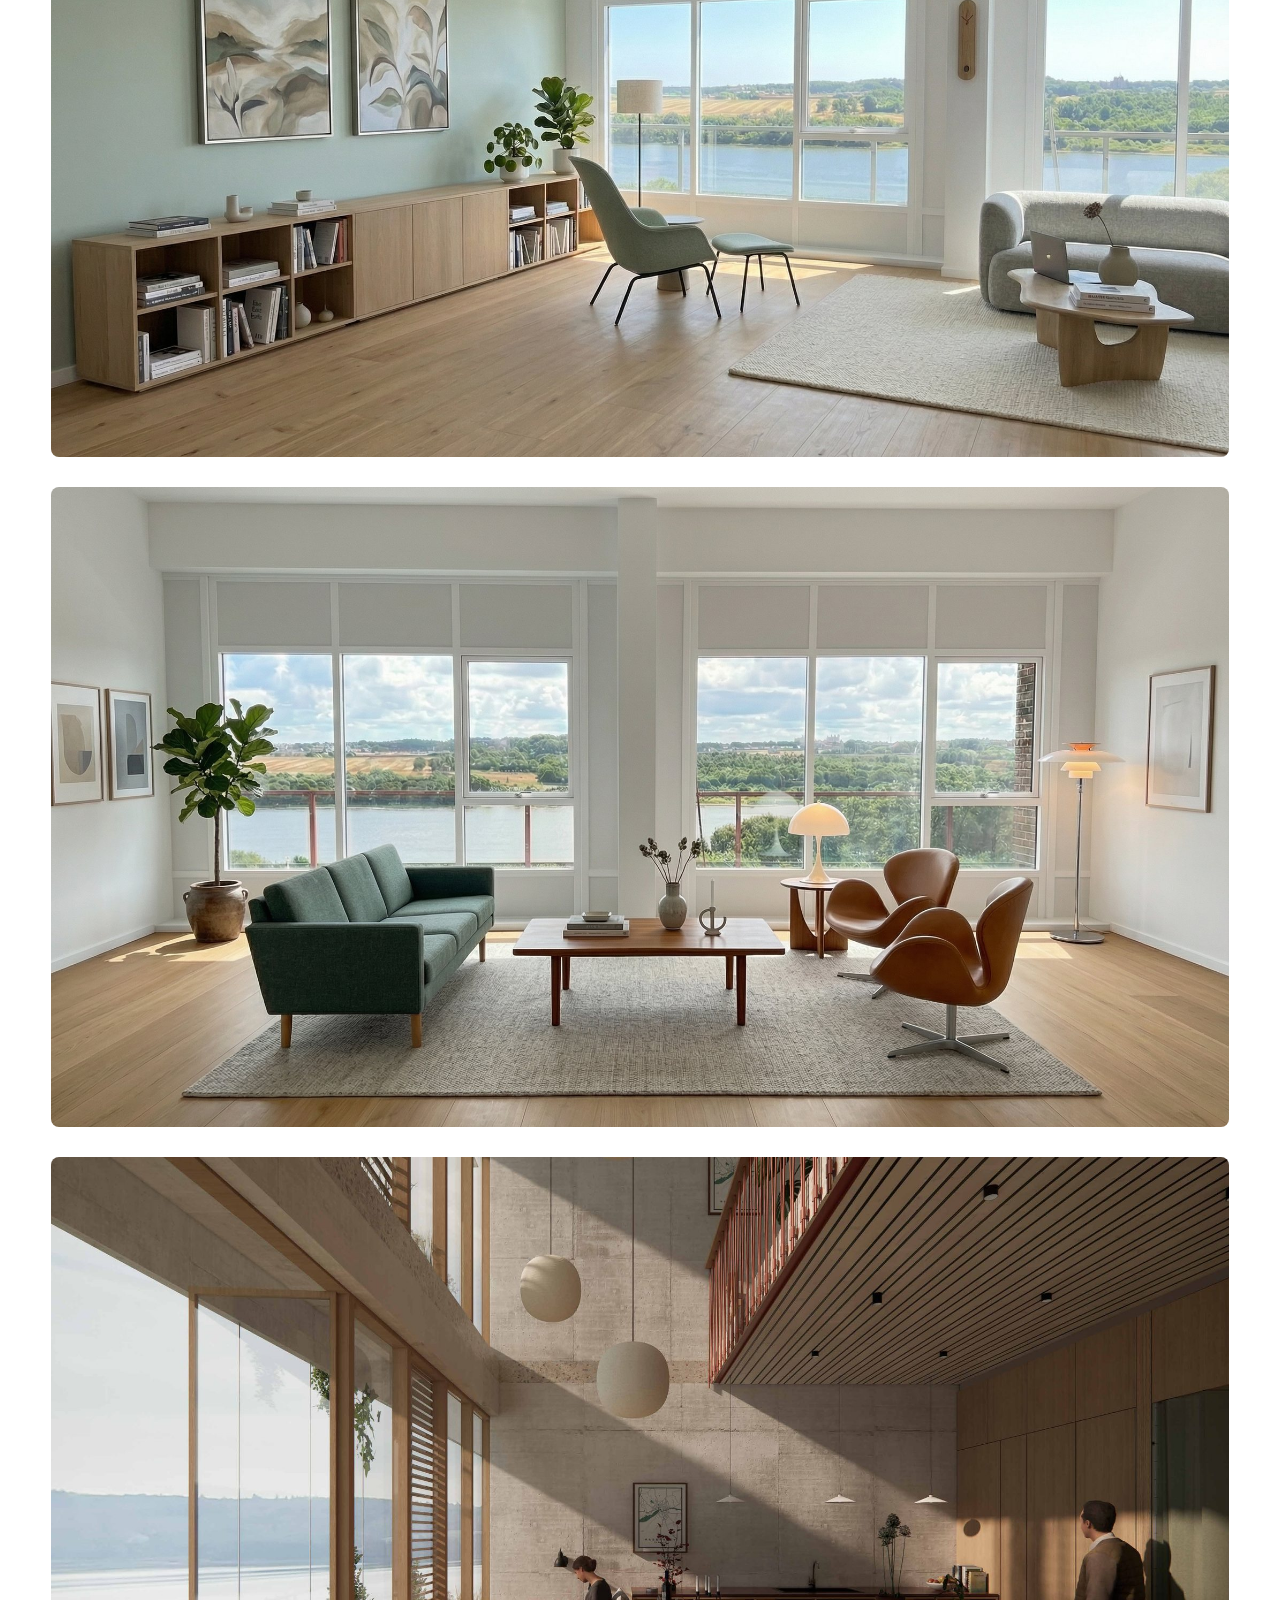
==== commit 3c65f80a: "feat: add event recap video, rework fold-out layout, rewrite intro copy - Add compressed, faststart-" ====
--- a/index.html
+++ b/index.html
@@ -67,16 +67,22 @@
   <div class="container">
     <div class="section-block">
       <h2>ARKITEKTURENS DAG PÅ UDSIGTEN BLEV ET KÆMPE TILLØBSTYKKE</h2>
-      <p>Mere end 500 interesserede deltog i Arkitekturens Dag på Udsigten.</p>
-      <p>Tak for den store opbakning og den gode stemning.</p>
-      <p>Dagen forløb i god ro og orden, på trods af den store interesse.</p>
-      <p>Vi sender fremover nyhedsbreve til alle, der har tilmeldt sig. Så kan du følge med i den fortsatte omdannelse af Udsigten.</p>
-    </div>
-    <img src="images/arkitekturens-dag-cover.jpg" alt="Fremmødte til Arkitekturens Dag, Udsigten Haderslev" class="event-cover-img" loading="lazy">
-
-    <details class="event-foldout">
-      <summary>Se flere billeder</summary>
-      <div class="event-foldout-content">
+      <p>Sikken dag! Mere end <strong class="event-highlight">500</strong> begejstrede gæster fyldte Udsigten til Arkitekturens Dag d. 5. oktober 2026.</p>
+      <p>Stemningen var helt i top fra første minut. Tak for den fantastiske opbakning.</p>
+      <p>Dagen forløb i skøn ro og orden, selv med det kæmpe fremmøde.</p>
+      <p>Vi glæder os til at tage jer med videre. Snart sender vi nyhedsbreve til alle, der har tilmeldt sig, så I kan følge den fortsatte omdannelse af Udsigten helt tæt på.</p>
+    </div>
+    <div class="event-foldout">
+      <video class="event-video" controls preload="metadata" playsinline poster="images/arkitekturens-dag-video-poster.jpg">
+        <source src="images/arkitekturens-dag-video.mp4" type="video/mp4">
+      </video>
+
+      <div class="event-cover">
+        <img src="images/arkitekturens-dag-cover.jpg" alt="Fremmødte til Arkitekturens Dag, Udsigten Haderslev" class="event-cover-img" loading="lazy">
+        <button type="button" class="event-foldout-toggle event-cover-toggle">Se flere billeder</button>
+      </div>
+
+      <div class="event-foldout-content" hidden>
         <div class="event-gallery">
           <img src="images/arkitekturens-dag-01.jpg" alt="Rundvisning på Arkitekturens Dag, Udsigten Haderslev" loading="lazy">
           <img src="images/arkitekturens-dag-02.jpg" alt="Besøgende til Arkitekturens Dag, Udsigten Haderslev" loading="lazy">
@@ -85,7 +91,7 @@
         </div>
         <button type="button" class="event-foldout-close">Se mindre</button>
       </div>
-    </details>
+    </div>
   </div>
 </section>
 
@@ -397,14 +403,37 @@
 }, {threshold: 0.08});
 document.querySelectorAll('.reveal').forEach(el => observer.observe(el));
 
-// Arkitekturens Dag: luk-knap i hvert fold-ud ("Se flere billeder" / "Læs mere")
+// Arkitekturens Dag: fold-ud-knap ("Se flere billeder")
 document.querySelectorAll('.event-foldout').forEach(foldout => {
+  const toggleBtn = foldout.querySelector('.event-foldout-toggle');
   const closeBtn = foldout.querySelector('.event-foldout-close');
-  if (!closeBtn) return;
-  closeBtn.addEventListener('click', () => {
-    foldout.open = false;
-    foldout.scrollIntoView({behavior: 'smooth', block: 'start'});
+  const content = foldout.querySelector('.event-foldout-content');
+  const video = foldout.querySelector('.event-video');
+
+  function open() {
+    foldout.classList.add('is-open');
+    content.hidden = false;
+    toggleBtn.setAttribute('aria-expanded', 'true');
+  }
+
+  function close() {
+    foldout.classList.remove('is-open');
+    content.hidden = true;
+    toggleBtn.setAttribute('aria-expanded', 'false');
+    if (video) video.pause();
+  }
+
+  toggleBtn.setAttribute('aria-expanded', 'false');
+  toggleBtn.addEventListener('click', () => {
+    foldout.classList.contains('is-open') ? close() : open();
   });
+
+  if (closeBtn) {
+    closeBtn.addEventListener('click', () => {
+      close();
+      foldout.scrollIntoView({behavior: 'smooth', block: 'start'});
+    });
+  }
 });
 
 // Hero tilmeldingsfelt: dynamisk placeholder + send-ikon ved gyldig e-mail
--- a/style.css
+++ b/style.css
@@ -499,6 +499,12 @@
   margin-top: 12px;
 }
 
+.event-highlight {
+  text-decoration: underline;
+  text-decoration-color: var(--accent);
+  text-underline-offset: 3px;
+}
+
 .event-gallery {
   display: flex;
   flex-direction: column;
@@ -513,12 +519,16 @@
   border-radius: 8px;
 }
 
+.event-cover {
+  position: relative;
+  margin-top: 16px;
+}
+
 .event-cover-img {
   display: block;
   width: 100%;
   height: auto;
   border-radius: 8px;
-  margin-top: 24px;
 }
 
 .event-foldout {
@@ -526,19 +536,37 @@
   padding-left: 24px;
 }
 
-.event-foldout summary,
+.event-foldout-toggle {
+  cursor: pointer;
+  font-family: inherit;
+  font-weight: 700;
+  font-size: 0.85rem;
+  color: #fff;
+  background: var(--accent);
+  border: none;
+  border-radius: 8px;
+  padding: 12px 20px;
+}
+
+.event-foldout-toggle:hover {
+  background: var(--text);
+}
+
+.event-cover-toggle {
+  position: absolute;
+  left: 24px;
+  bottom: 24px;
+  padding: 18px 32px;
+  font-size: 1rem;
+  letter-spacing: 0.04em;
+  box-shadow: 0 4px 18px rgba(0, 0, 0, 0.4);
+}
+
 .event-foldout-close {
   cursor: pointer;
   font-weight: 600;
   color: var(--accent);
   font-size: 0.95rem;
-}
-
-.event-foldout summary {
-  list-style: none;
-}
-
-.event-foldout-close {
   display: block;
   margin-top: 24px;
   background: none;
@@ -547,21 +575,17 @@
   font-family: inherit;
 }
 
-.event-foldout summary::-webkit-details-marker { display: none; }
-
-.event-foldout summary::after {
-  content: '↓';
-  display: inline-block;
-  margin-left: 6px;
-  transition: transform 0.2s ease;
-}
-
-.event-foldout[open] summary::after {
-  transform: rotate(180deg);
-}
-
 .event-foldout-content {
   margin-top: 18px;
+}
+
+.event-video {
+  display: block;
+  width: 100%;
+  height: auto;
+  border-radius: 8px;
+  margin-top: 24px;
+  background: #000;
 }
 
 /* ========== VISION ========== */
@@ -1000,7 +1024,10 @@
   .vision-grid,
   .split,
   .status-grid,
-  .kontakt-grid,
+  .kontakt-grid {
+    grid-template-columns: 1fr;
+  }
+
   .vision-image {
     min-height: 360px;
     order: -1;
